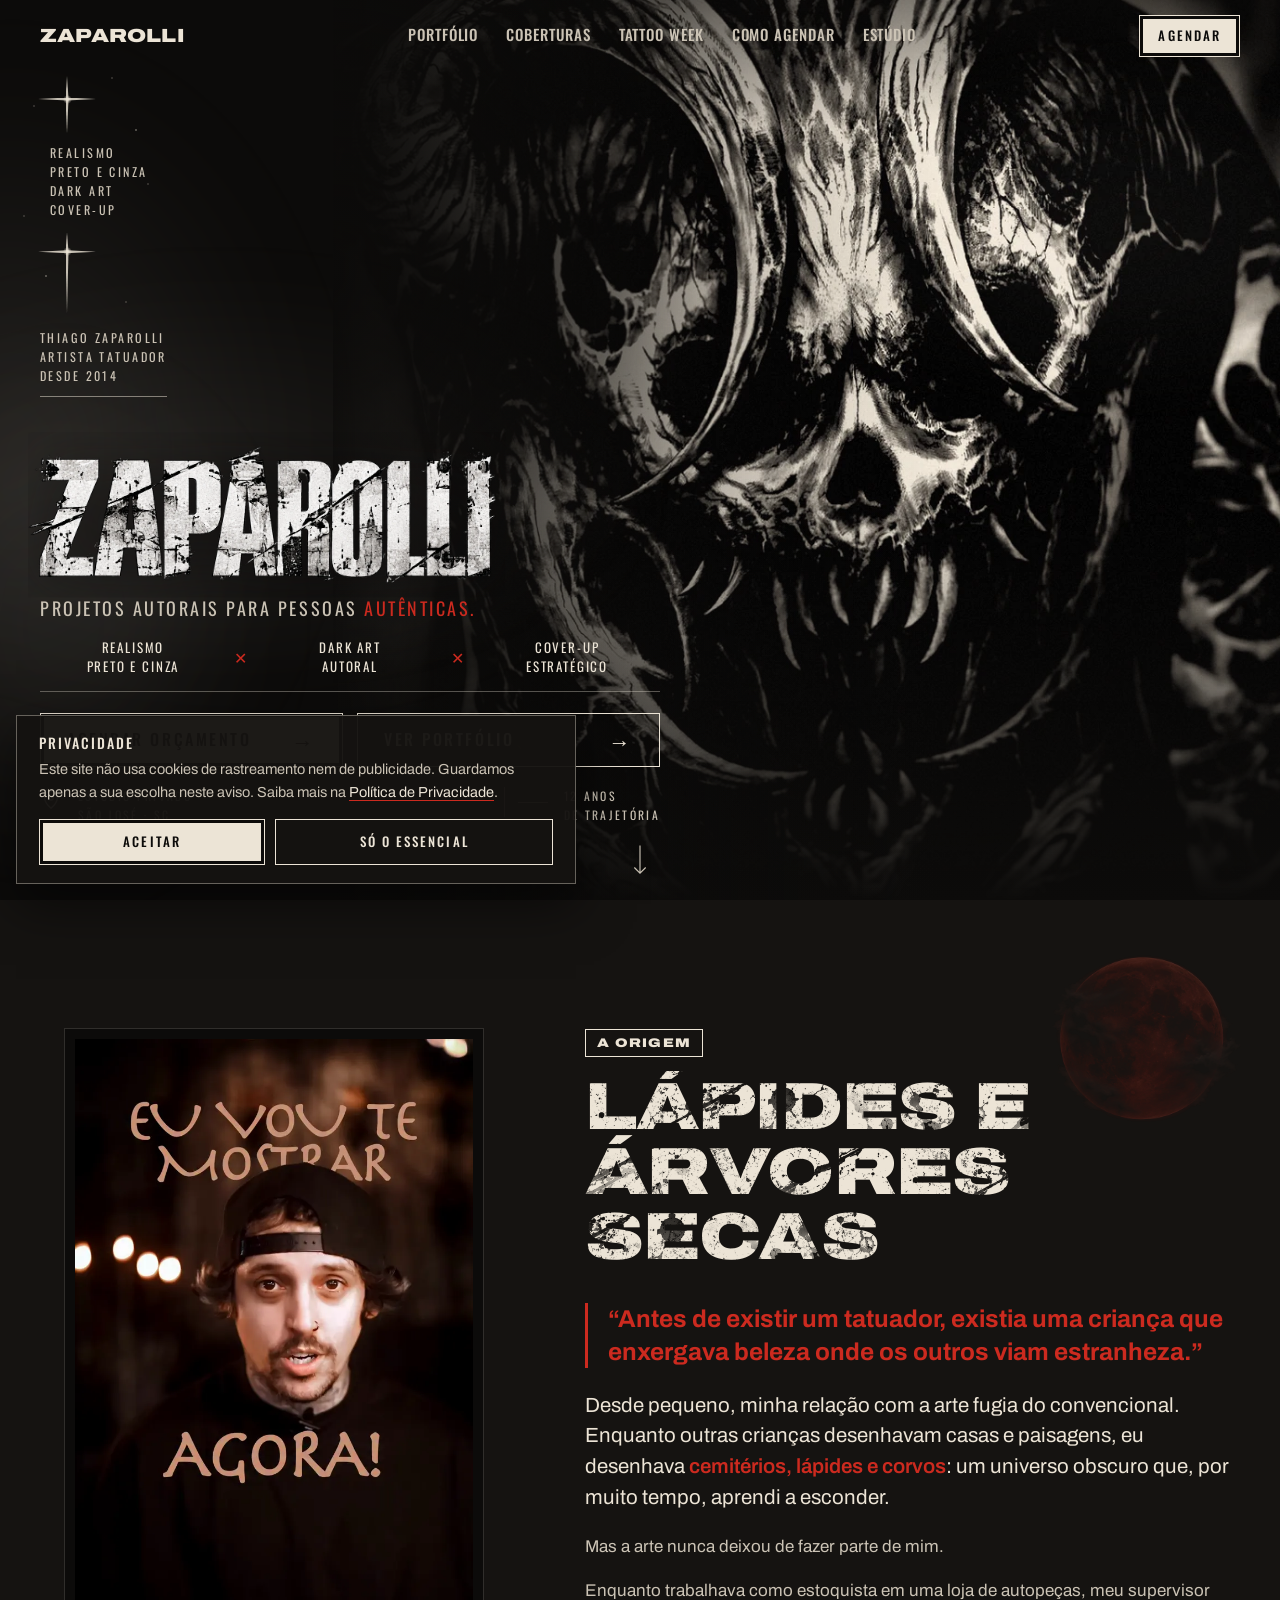
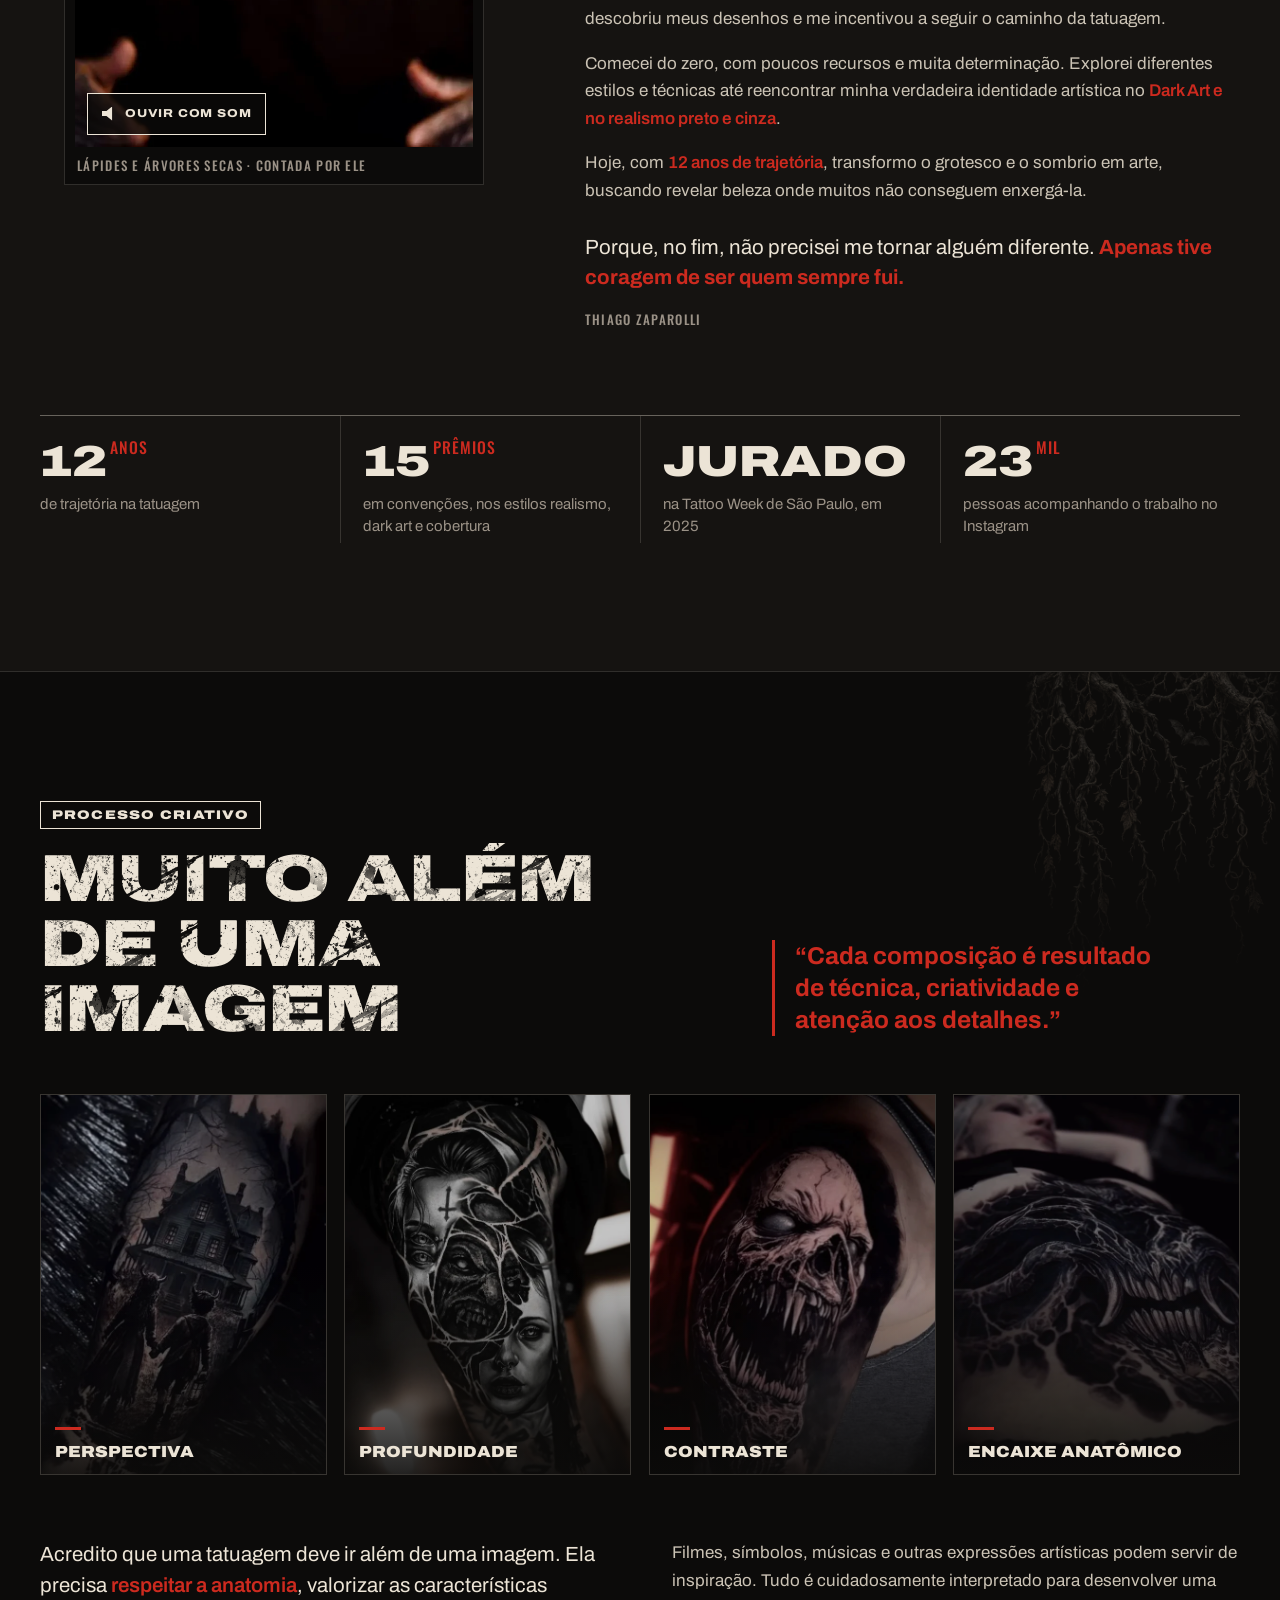
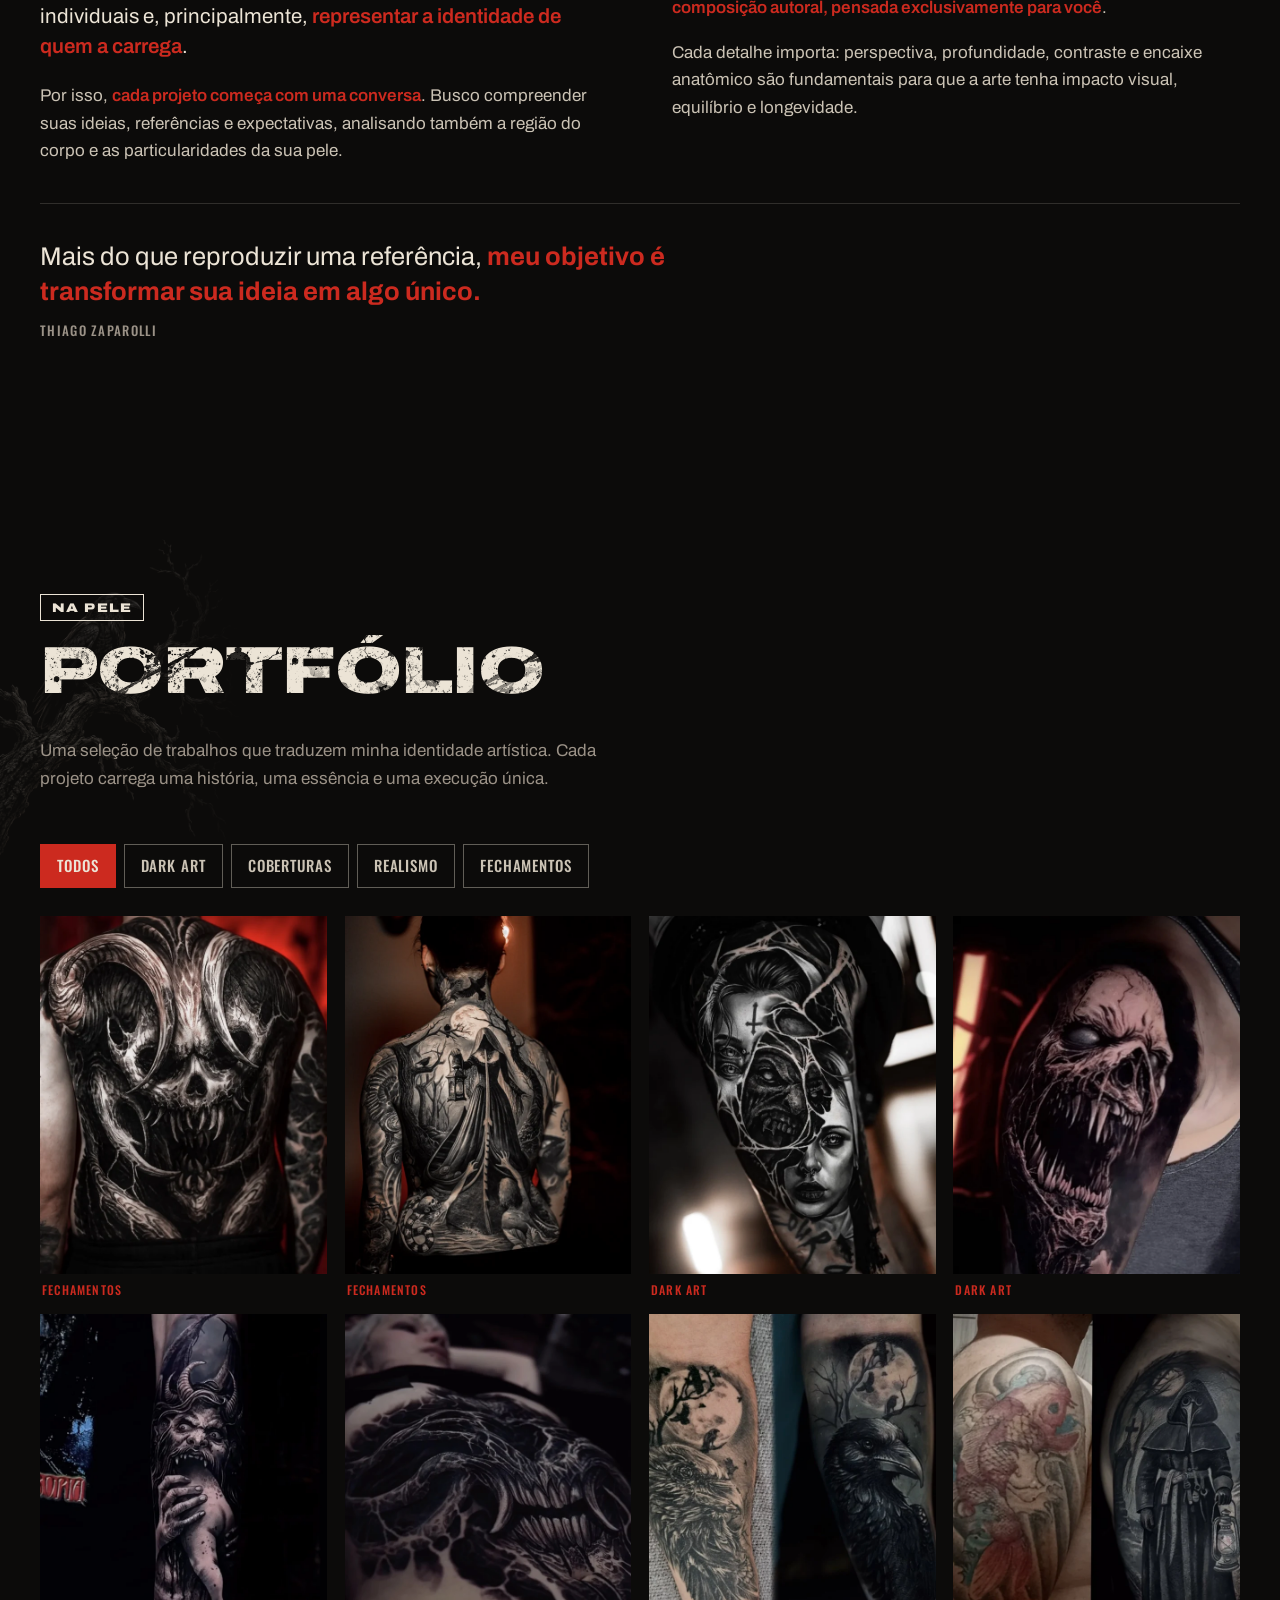
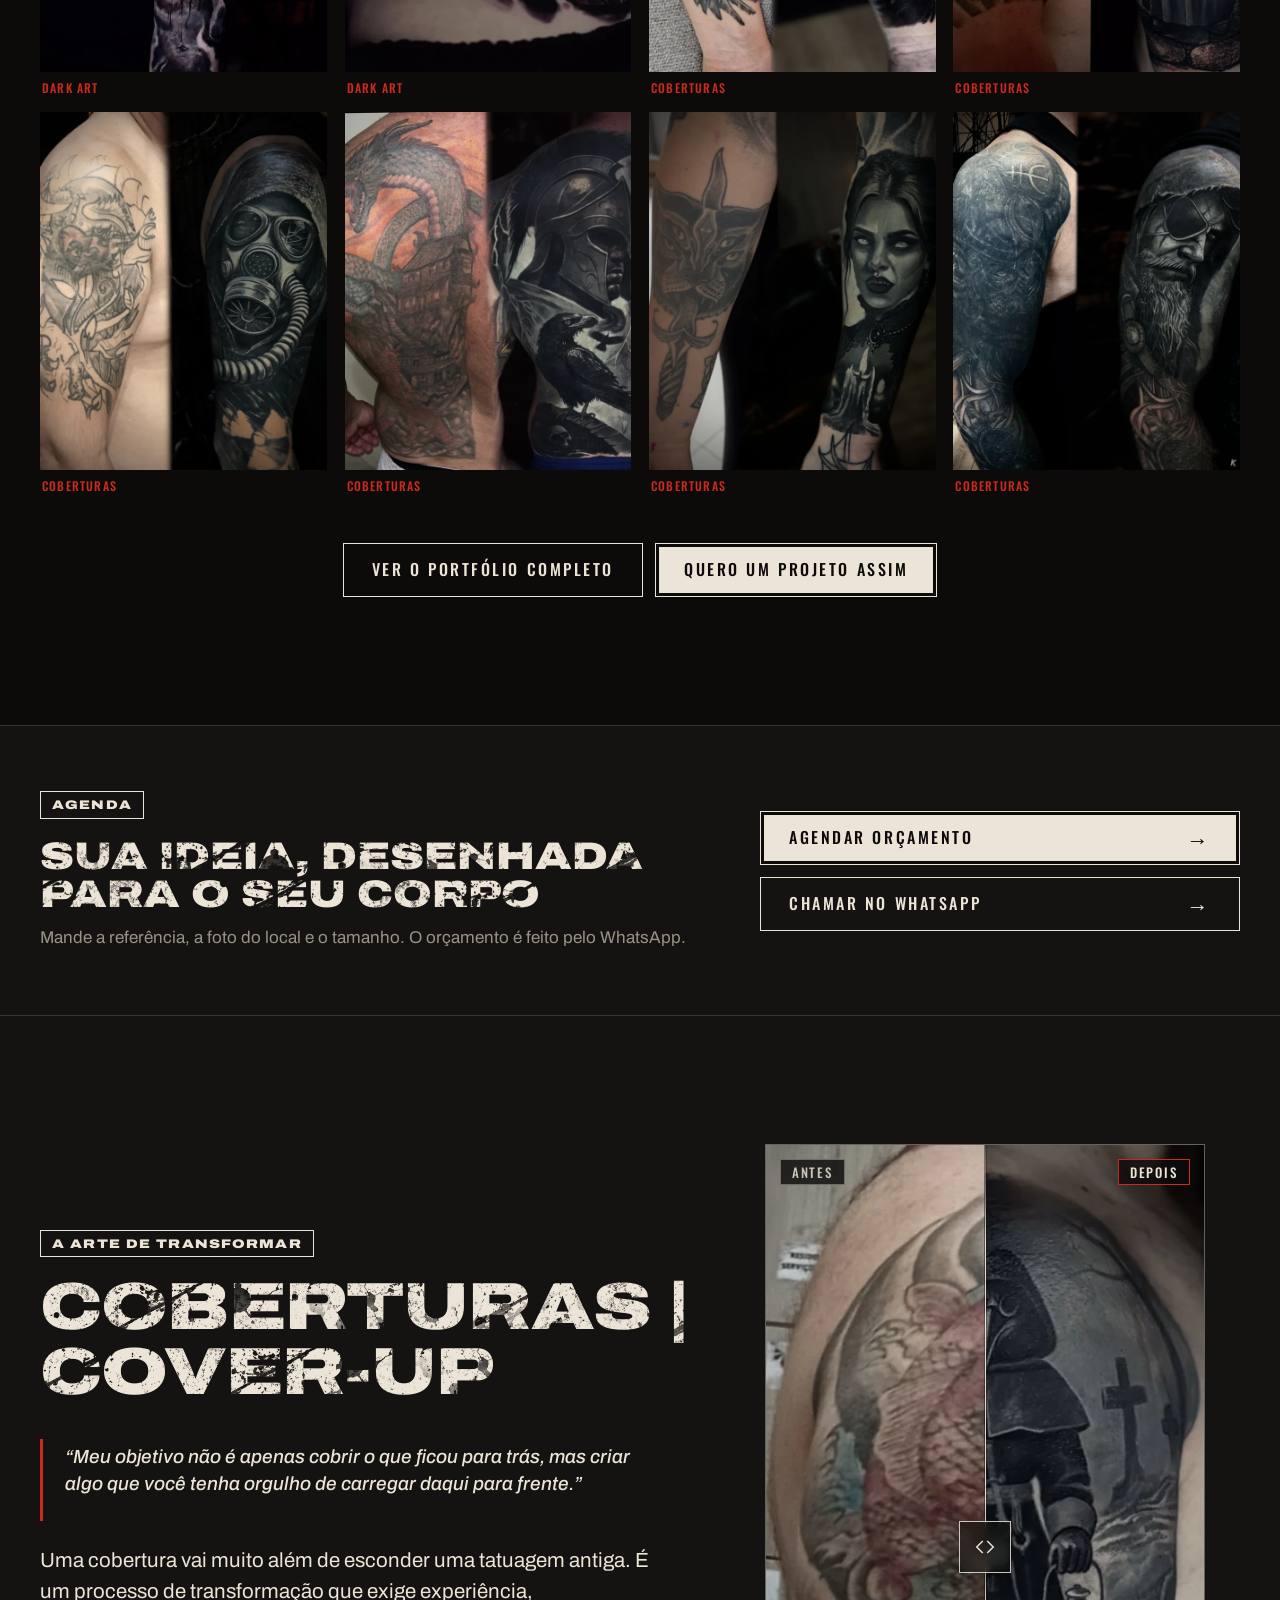
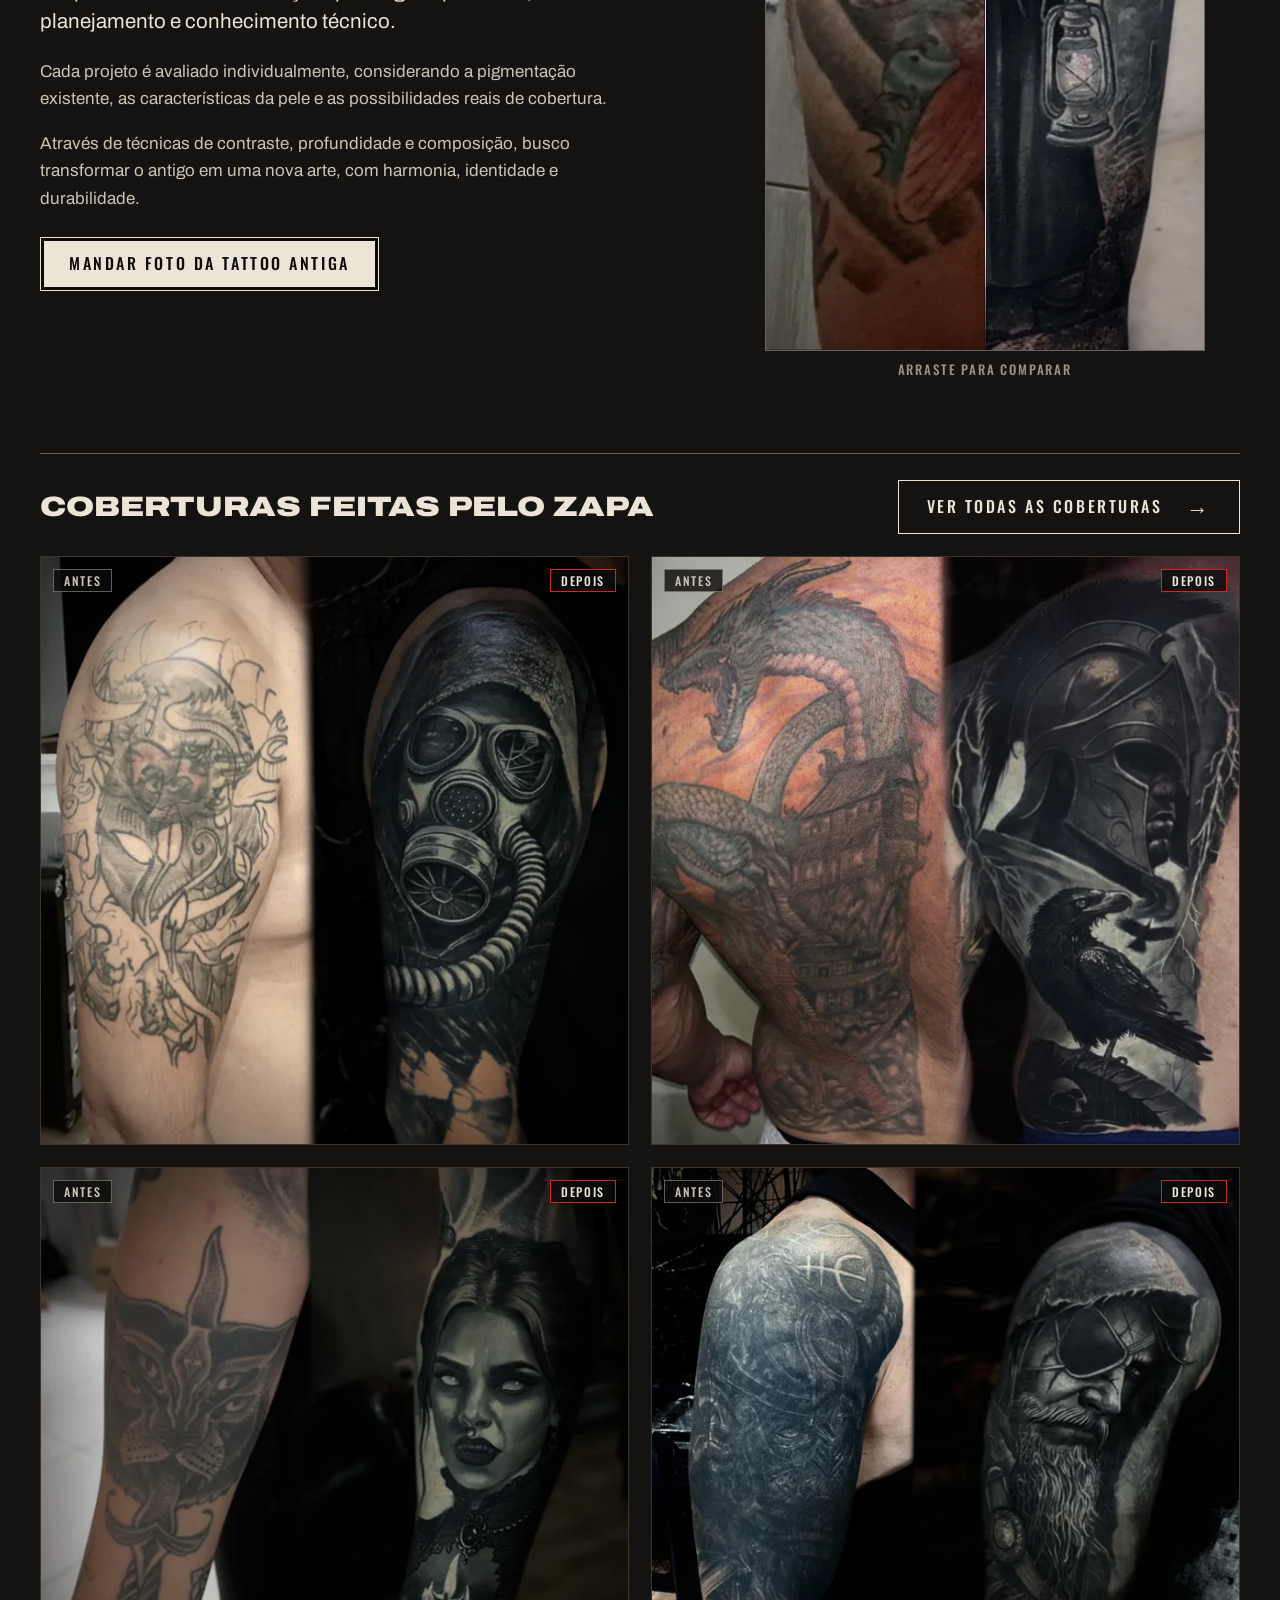
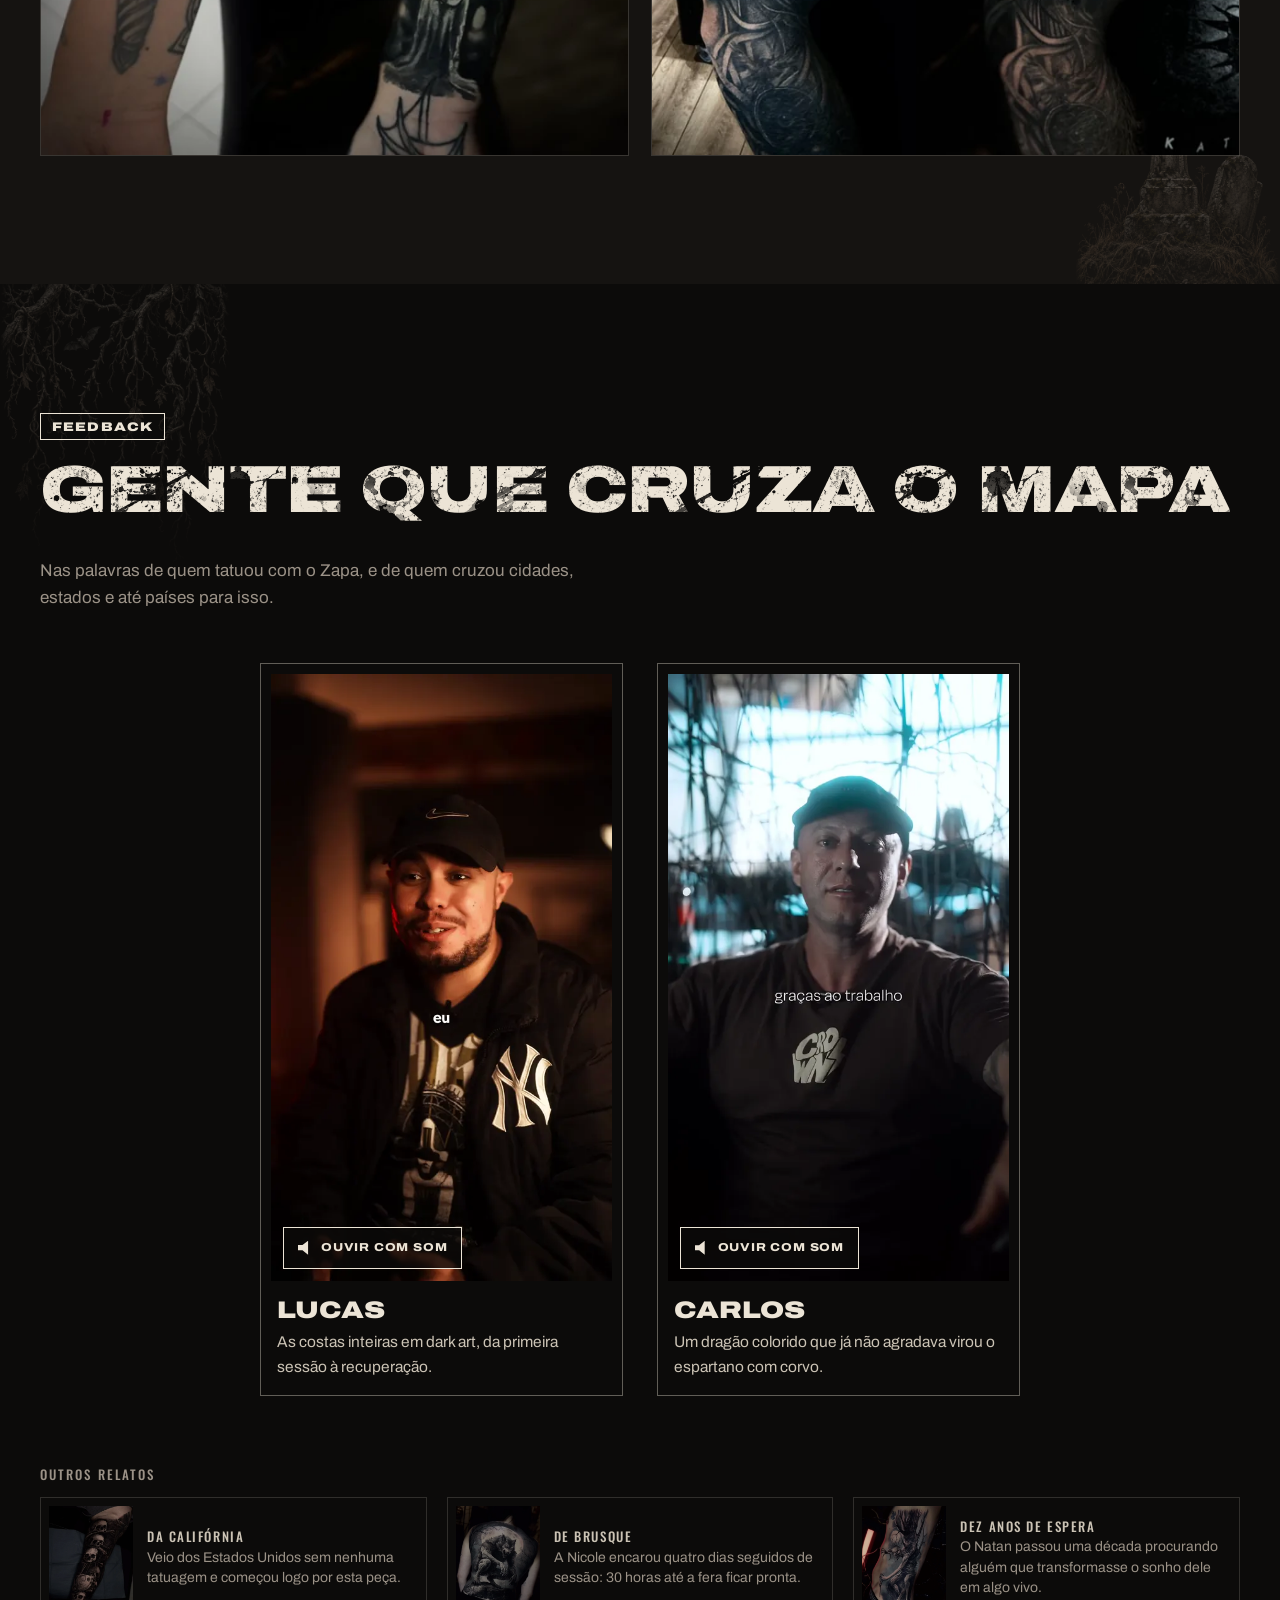
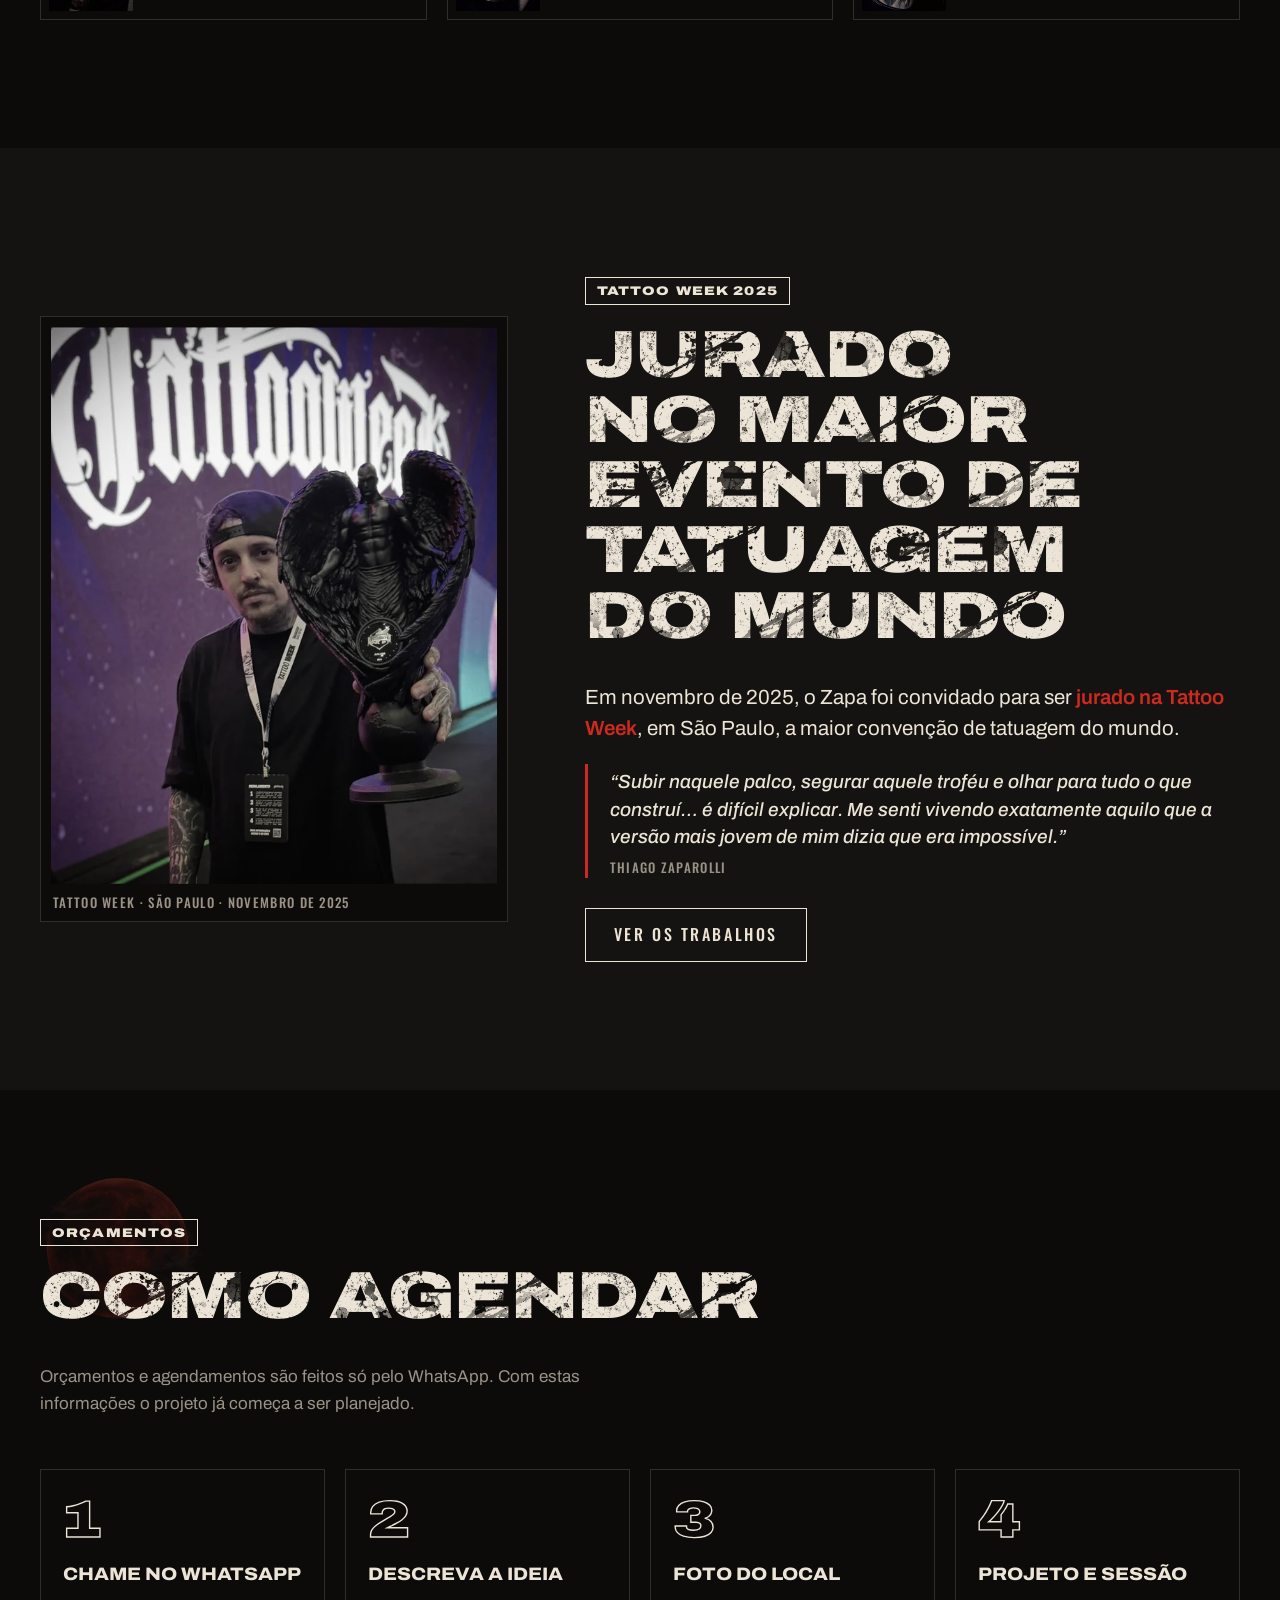
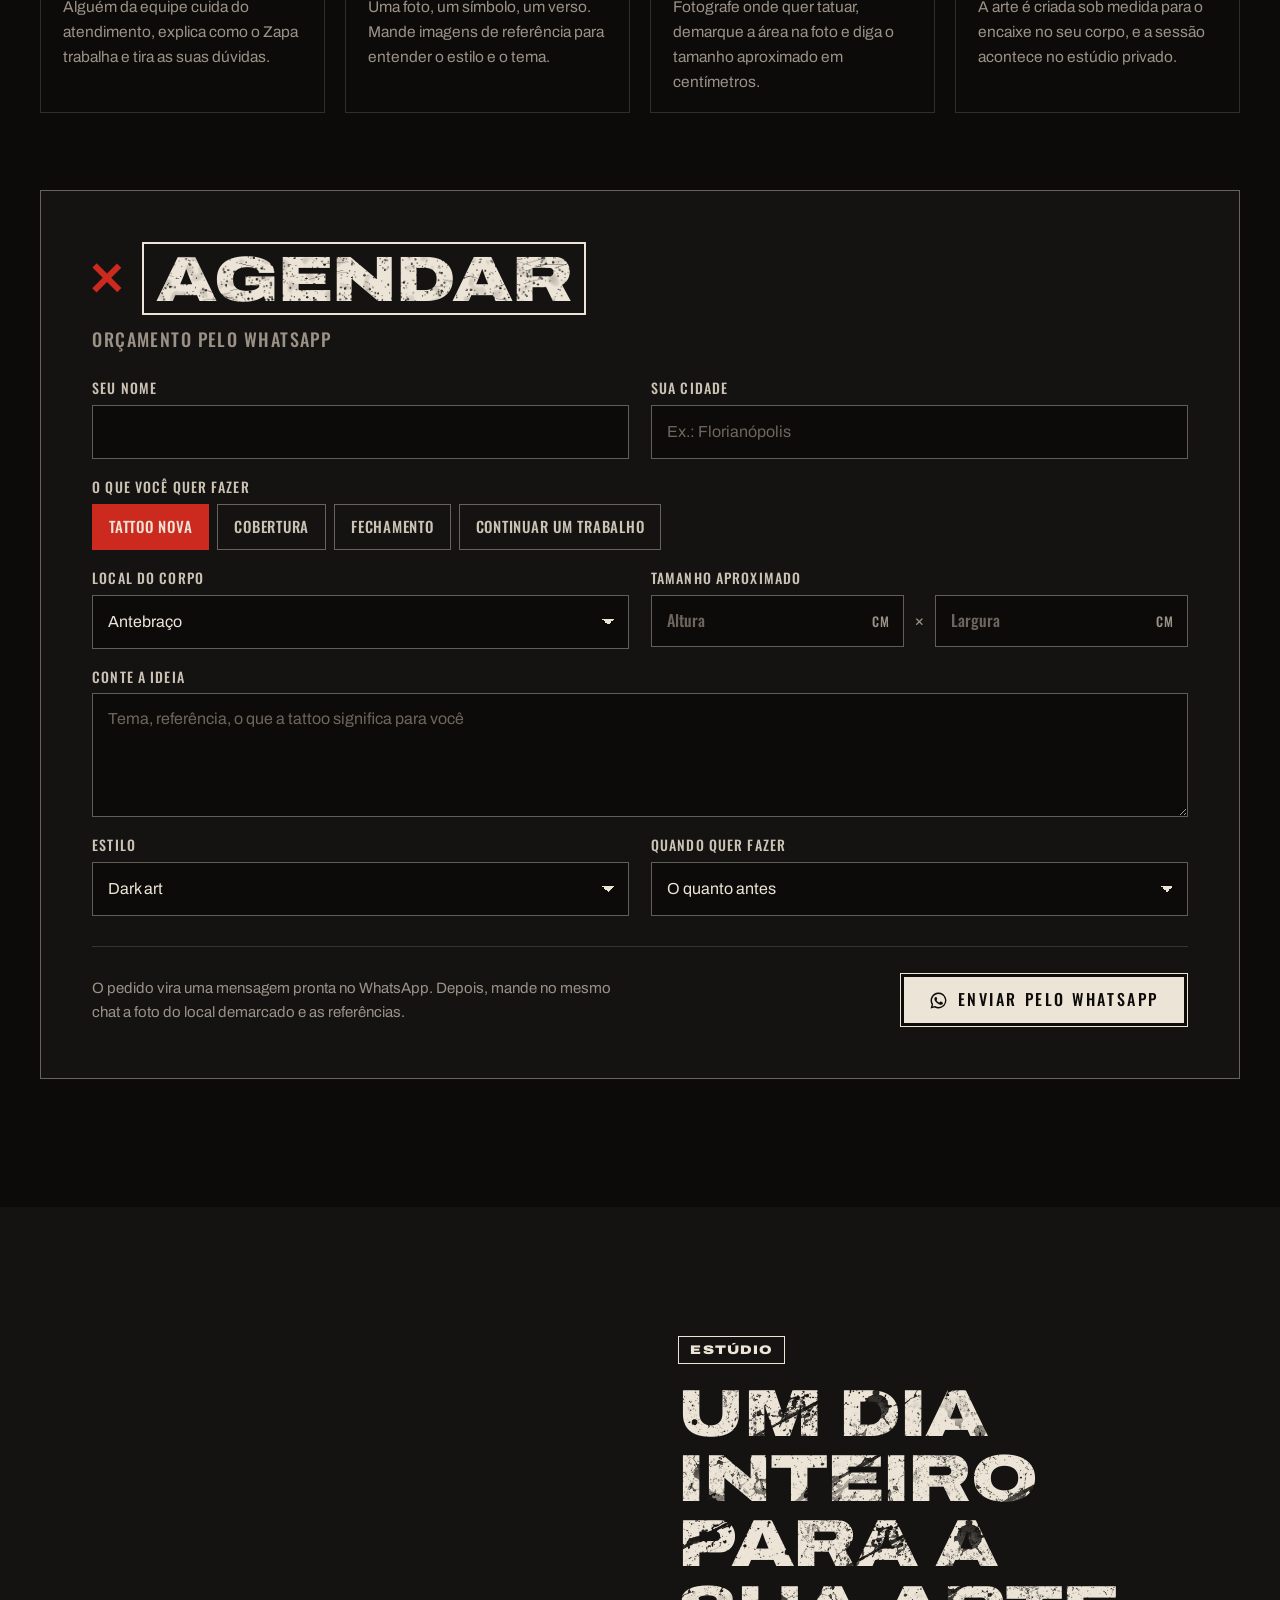
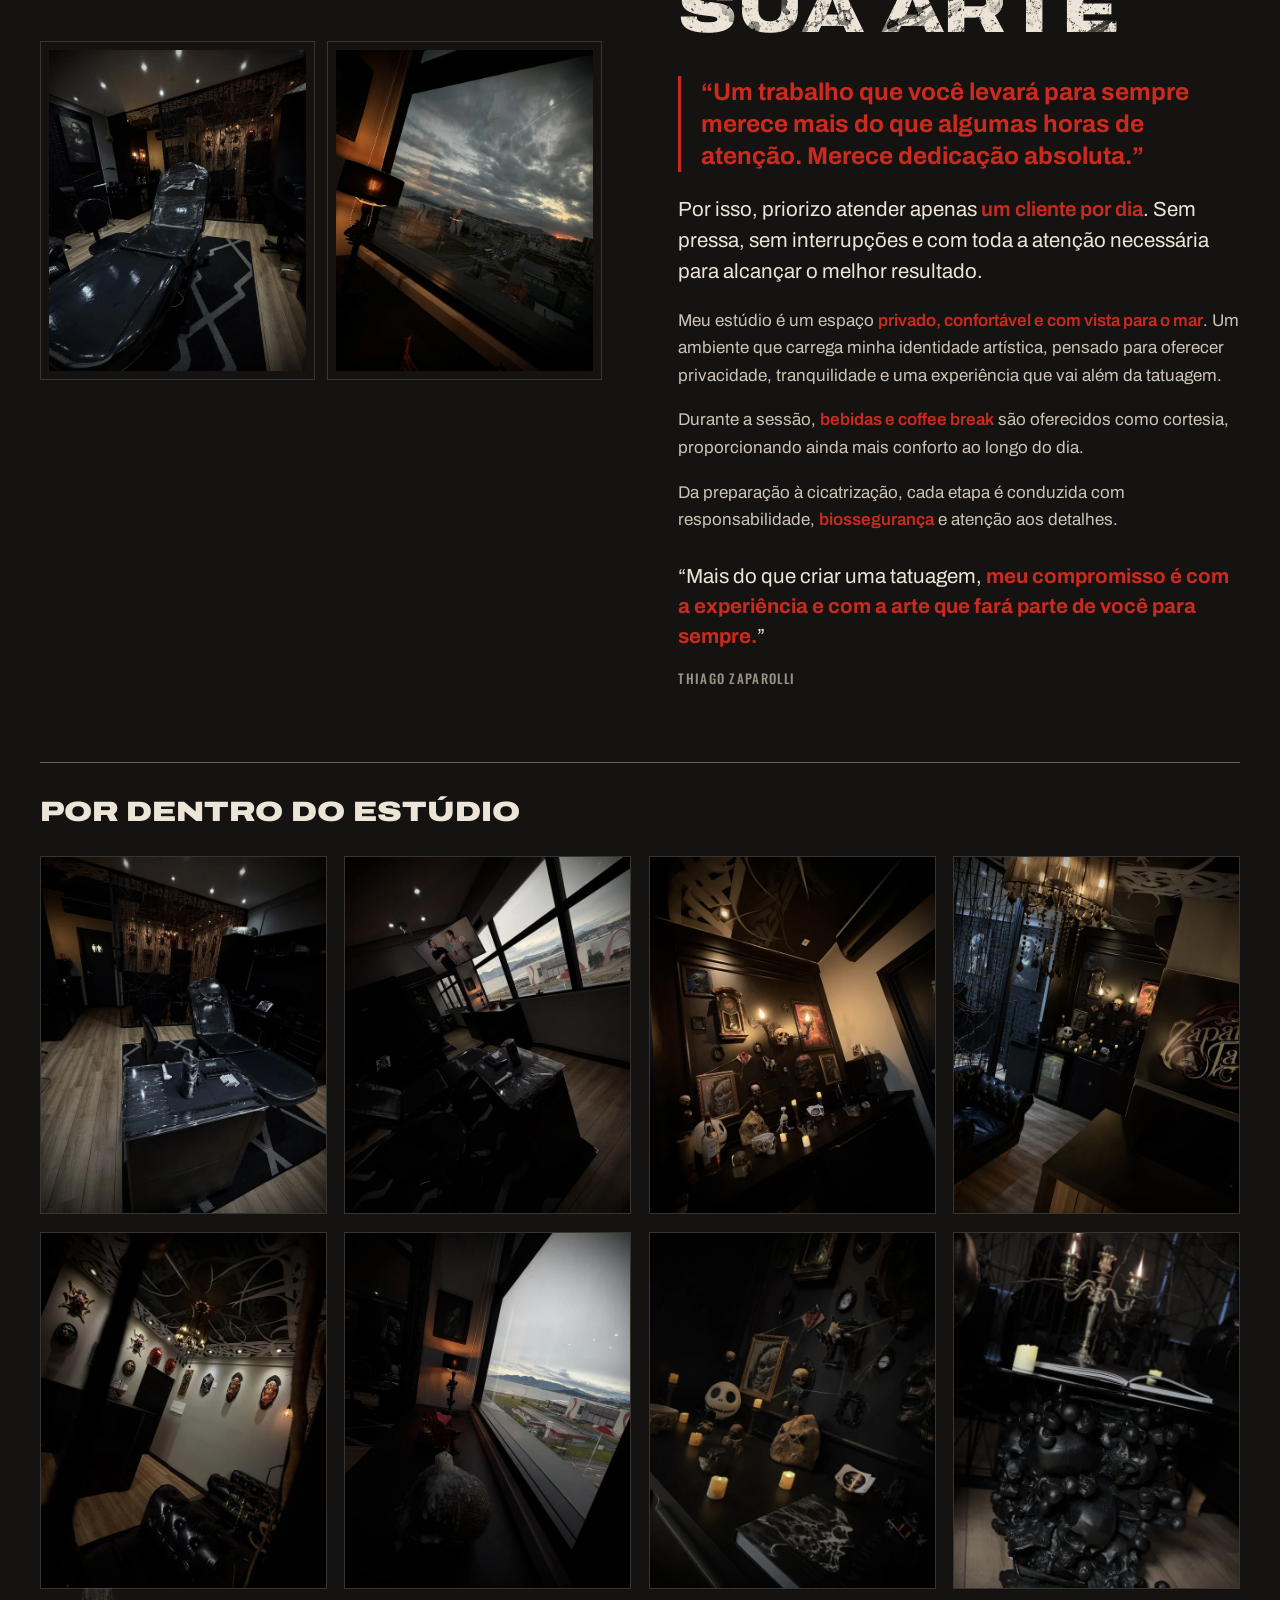
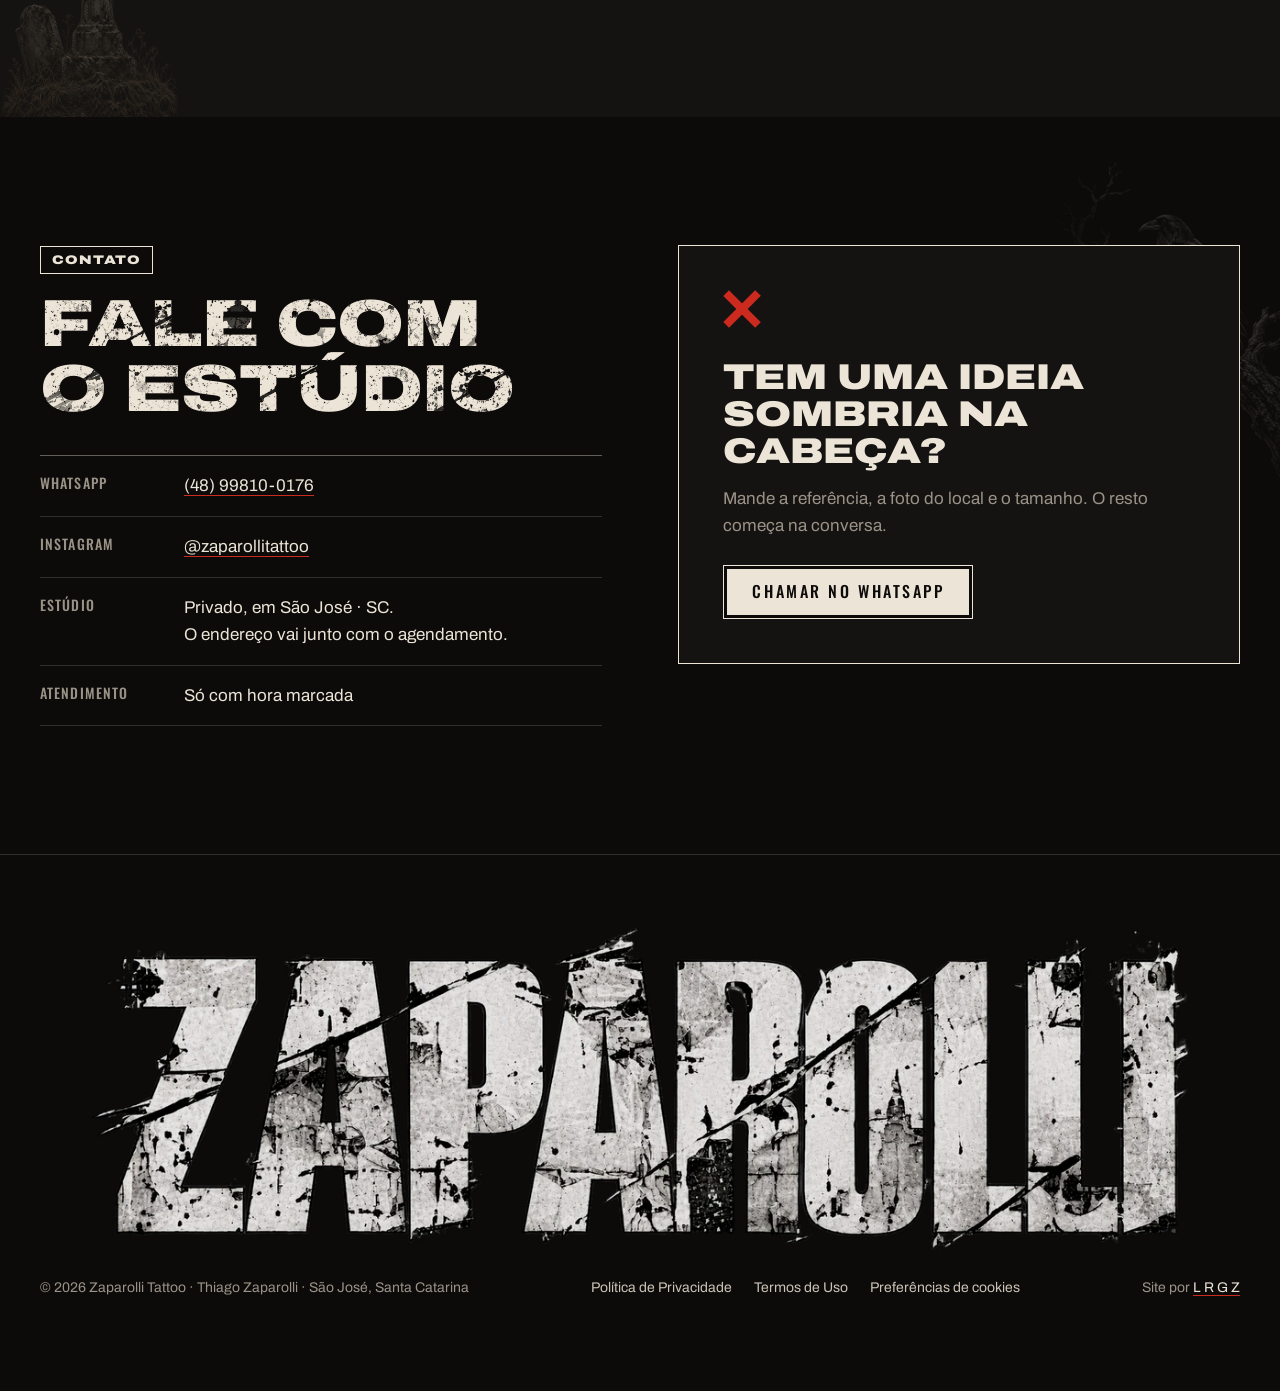
==== index.html @ 8b60780c "Pendências técnicas: 404 com base calculada (Pages e domínio próprio), descrições da home e das cobe" ====
<!doctype html>
<html lang="pt-BR">
<head>
<meta charset="utf-8">
<meta name="viewport" content="width=device-width, initial-scale=1, viewport-fit=cover">
<title>Zaparolli Tattoo · Dark art e coberturas · São José, SC</title>
<meta name="description" content="Thiago Zaparolli: dark art e realismo preto e cinza em São José, SC. Projetos autorais e coberturas em estúdio privado. Orçamento pelo WhatsApp.">
<meta name="robots" content="noindex">
<meta name="theme-color" content="#0c0b0a">
<meta property="og:type" content="website">
<meta property="og:locale" content="pt_BR">
<meta property="og:title" content="Zaparolli Tattoo · Dark art e coberturas">
<meta property="og:description" content="Jurado da Tattoo Week 2025. Dark art e realismo preto e cinza autorais, coberturas e fechamentos em estúdio privado em São José, SC. Agende pelo WhatsApp.">
<meta property="og:image" content="https://azeugral.github.io/zaparolli-tattoo/og.jpg?v=13">
<meta property="og:image:secure_url" content="https://azeugral.github.io/zaparolli-tattoo/og.jpg?v=13">
<meta property="og:image:type" content="image/jpeg">
<meta property="og:image:width" content="1200">
<meta property="og:image:height" content="630">
<meta property="og:image:alt" content="Zaparolli Tattoo: dark art, realismo preto e cinza e coberturas em São José, SC">
<meta property="og:site_name" content="Zaparolli Tattoo">
<meta property="og:url" content="https://azeugral.github.io/zaparolli-tattoo/">
<meta name="twitter:card" content="summary_large_image">
<meta name="twitter:image" content="https://azeugral.github.io/zaparolli-tattoo/og.jpg?v=13">
<link rel="icon" href="favicon.ico" sizes="any">
<link rel="icon" href="favicon-32.png" type="image/png">
<link rel="apple-touch-icon" href="apple-touch-icon.png">
<link rel="preload" href="assets/fontes/archivo-normal-latin.woff2" as="font" type="font/woff2" crossorigin>
<link rel="stylesheet" href="assets/css/fontes.css">
<link rel="stylesheet" href="assets/css/zaparolli.css">
<script type="application/ld+json">
{
 "@context": "https://schema.org",
 "@type": "TattooParlor",
 "name": "Zaparolli Tattoo",
 "alternateName": "Thiago Zaparolli",
 "description": "Tatuador de dark art e realismo preto e cinza, especialista em coberturas (cover-up), com estúdio privado em São José, SC. Jurado da Tattoo Week 2025.",
 "url": "https://azeugral.github.io/zaparolli-tattoo/",
 "image": "https://azeugral.github.io/zaparolli-tattoo/og.jpg",
 "logo": "https://azeugral.github.io/zaparolli-tattoo/assets/img/logo-zaparolli-1200.webp",
 "telephone": "+55 48 99810-0176",
 "priceRange": "$$",
 "address": {
  "@type": "PostalAddress",
  "addressLocality": "São José",
  "addressRegion": "SC",
  "addressCountry": "BR"
 },
 "areaServed": [
  "São José",
  "Florianópolis",
  "Grande Florianópolis",
  "Santa Catarina"
 ],
 "founder": {
  "@type": "Person",
  "name": "Thiago Zaparolli",
  "jobTitle": "Tatuador",
  "sameAs": [
   "https://www.instagram.com/zaparollitattoo/"
  ]
 },
 "knowsAbout": [
  "Dark art",
  "Realismo preto e cinza",
  "Cobertura de tatuagem",
  "Cover-up",
  "Fechamento"
 ],
 "sameAs": [
  "https://www.instagram.com/zaparollitattoo/"
 ]
}
</script>
</head>
<body>

<a class="pular" href="#portfolio">Pular para o portfólio</a>

<header class="topo" id="topo">
  <div class="wrap">
    <a class="marca" href="#inicio" aria-label="Zaparolli Tattoo, início">Zaparolli</a>
    <nav aria-label="Principal">
      <ul>
        <li><a href="#portfolio">Portfólio</a></li>
        <li><a href="#coberturas">Coberturas</a></li>
        <li><a href="#tattoo-week">Tattoo Week</a></li>
        <li><a href="#como-agendar">Como agendar</a></li>
        <li><a href="#estudio">Estúdio</a></li>
      </ul>
    </nav>
    <div class="acoes">
      <a class="btn claro pequeno" href="#agendar">Agendar</a>
      <button class="menu-btn" type="button" aria-expanded="false" aria-controls="gaveta"><span class="tracos" aria-hidden="true"></span><span class="txt">Menu</span></button>
    </div>
  </div>
</header>

<div class="gaveta" id="gaveta" aria-hidden="true" hidden>
  <div class="gaveta-topo">
    <span class="marca">Zaparolli</span>
    <button class="fechar" type="button">Fechar</button>
  </div>
  <ol>
    <li><a href="#historia">A origem</a></li>
    <li><a href="#processo">Processo criativo</a></li>
    <li><a href="#portfolio">Portfólio</a></li>
    <li><a href="coberturas.html">Coberturas</a></li>
    <li><a href="portfolio.html">Portfólio completo</a></li>
    <li><a href="#tattoo-week">Tattoo Week</a></li>
    <li><a href="#como-agendar">Como agendar</a></li>
    <li><a href="#estudio">Estúdio</a></li>
    <li><a href="#contato">Contato</a></li>
  </ol>
  <a class="btn claro cheio" href="#agendar">Agendar orçamento</a>
</div>

<main>

<!-- HERO -->
<section class="hero" id="inicio">
  <div class="hero-arte" aria-hidden="true">
    <picture>
      <source media="(max-width: 760px)" srcset="assets/img/hero-arte-m-720.webp 720w, assets/img/hero-arte-m-860.webp 860w" sizes="100vw">
      <img src="assets/img/hero-arte-1020.webp" srcset="assets/img/hero-arte-720.webp 720w, assets/img/hero-arte-1020.webp 1020w" sizes="70vw" alt="" width="1020" height="1406" fetchpriority="high" decoding="async">
    </picture>
  </div>
  <div class="hero-fumaca" aria-hidden="true"><i></i><i></i><i></i><i></i></div>

  <div class="hero-corpo wrap">
    <div class="hero-lado">
      <div class="bloco">
        <span class="cruz cruz-a" aria-hidden="true"><i></i></span>
        <ul class="hero-estilos" aria-label="Estilos">
          <li>Realismo</li><li>Preto e cinza</li><li>Dark art</li><li>Cover-up</li>
        </ul>
        <span class="cruz cruz-b" aria-hidden="true"><i></i></span>
      </div>
      <p class="assinatura">Thiago Zaparolli<br>Artista tatuador<br>Desde 2014</p>
    </div>

    <div class="hero-base">
      <h1 class="nome" id="nome"><img src="assets/img/logo-zaparolli-1200.webp" srcset="assets/img/logo-zaparolli-1200.webp 1200w, assets/img/logo-zaparolli.webp 2054w" sizes="(max-width: 760px) 92vw, 52vw" alt="Zaparolli" width="2054" height="605" fetchpriority="high"></h1>
      <p class="lema">Projetos autorais para pessoas <em class="verm">autênticas.</em></p>

      <ul class="etiquetas" aria-label="Especialidades">
        <li>Realismo<br>preto e cinza</li>
        <li class="x" aria-hidden="true">✕</li>
        <li>Dark art<br>autoral</li>
        <li class="x" aria-hidden="true">✕</li>
        <li>Cover-up<br>estratégico</li>
      </ul>

      <div class="hero-acoes">
        <a class="btn claro" href="#agendar">Agendar orçamento<span class="seta" aria-hidden="true">→</span></a>
        <a class="btn" href="#portfolio">Ver portfólio<span class="seta" aria-hidden="true">→</span></a>
      </div>

      <div class="hero-info">
        <p class="local"><svg viewBox="0 0 24 24" fill="none" stroke="currentColor" stroke-width="1.5" aria-hidden="true"><path d="M12 21s-7-6.2-7-11.5A7 7 0 0 1 19 9.5C19 14.8 12 21 12 21z"/><circle cx="12" cy="9.5" r="2.5"/></svg><span>Estúdio privado<br>São José · SC</span></p>
        <p class="anos"><span class="tracos" aria-hidden="true"></span><span>12 anos<br>de trajetória</span></p>
      </div>
      <a class="descer" href="#historia" aria-label="Ir para A origem"><svg viewBox="0 0 24 40" fill="none" stroke="currentColor" stroke-width="1.4" aria-hidden="true"><path d="M12 2v34M5 29l7 7 7-7"/></svg></a>
    </div>
  </div>
</section>

<!-- HISTÓRIA -->
<section class="secao pontos" id="historia">
  <img class="orn orn--lua-dir" src="assets/img/orn/lua.webp" width="520" height="453" alt="" aria-hidden="true" loading="lazy" decoding="async" draggable="false">
  <div class="wrap">
    <div class="historia">
      <figure class="foto-moldura video-historia surge">
        <div class="tela-video">
          <video id="video-historia" src="assets/video/historia.mp4" poster="assets/img/historia-poster.webp" muted loop playsinline webkit-playsinline preload="none" disablepictureinpicture aria-label="Thiago Zaparolli conta a própria história em vídeo, com legendas"></video>
          <button class="som" type="button" aria-pressed="false"><span class="ic" aria-hidden="true"></span><span class="txt">Ouvir com som</span></button>
        </div>
        <figcaption>Lápides e árvores secas · contada por ele</figcaption>
      </figure>
      <div class="texto surge">
        <p class="chapeu">A origem</p>
        <h2 class="titulo"><span class="desgaste">Lápides e árvores secas</span></h2>
        <p class="frase">“Antes de existir um tatuador, existia uma criança que enxergava beleza onde os outros viam estranheza.”</p>
        <p class="abre">Desde pequeno, minha relação com a arte fugia do convencional. Enquanto outras crianças desenhavam casas e paisagens, eu desenhava <em class="verm">cemitérios, lápides e corvos</em>: um universo obscuro que, por muito tempo, aprendi a esconder.</p>
        <p>Mas a arte nunca deixou de fazer parte de mim.</p>
        <p>Enquanto trabalhava como estoquista em uma loja de autopeças, meu supervisor descobriu meus desenhos e me incentivou a seguir o caminho da tatuagem.</p>
        <p>Comecei do zero, com poucos recursos e muita determinação. Explorei diferentes estilos e técnicas até reencontrar minha verdadeira identidade artística no <em class="verm">Dark Art e no realismo preto e cinza</em>.</p>
        <p>Hoje, com <em class="verm">12 anos de trajetória</em>, transformo o grotesco e o sombrio em arte, buscando revelar beleza onde muitos não conseguem enxergá-la.</p>
        <p class="fecho">Porque, no fim, não precisei me tornar alguém diferente. <em class="verm">Apenas tive coragem de ser quem sempre fui.</em></p>
        <p class="assina">Thiago Zaparolli</p>
      </div>
    </div>

    <dl class="numeros">
      <div class="surge"><dt>12<sup>anos</sup></dt><dd>de trajetória na tatuagem</dd></div>
      <div class="surge"><dt>15<sup>prêmios</sup></dt><dd>em convenções, nos estilos realismo, dark art e cobertura</dd></div>
      <div class="surge"><dt>Jurado</dt><dd>na Tattoo Week de São Paulo, em 2025</dd></div>
      <div class="surge"><dt>23<sup>mil</sup></dt><dd>pessoas acompanhando o trabalho no Instagram</dd></div>
    </dl>
  </div>
</section>

<!-- PROCESSO CRIATIVO -->
<section class="secao processo" id="processo">
  <img class="orn orn--topo-dir" src="assets/img/orn/galhos-pendurados.webp" width="560" height="736" alt="" aria-hidden="true" loading="lazy" decoding="async" draggable="false">
  <div class="wrap">
    <div class="processo-topo">
      <div class="surge">
        <p class="chapeu">Processo criativo</p>
        <h2 class="titulo"><span class="desgaste">Muito além de uma imagem</span></h2>
      </div>
      <p class="frase surge">“Cada composição é resultado de técnica, criatividade e atenção aos detalhes.”</p>
    </div>

    <ul class="pilares" aria-label="O que cada projeto precisa ter">
      <li class="surge"><img src="assets/obras/z019-640.webp" alt="" loading="lazy" width="640" height="800"><span>Perspectiva</span></li>
      <li class="surge"><img src="assets/obras/z011-640.webp" alt="" loading="lazy" width="640" height="800"><span>Profundidade</span></li>
      <li class="surge"><img src="assets/obras/z061-640.webp" alt="" loading="lazy" width="640" height="800"><span>Contraste</span></li>
      <li class="surge"><img src="assets/obras/z004-640.webp" alt="" loading="lazy" width="640" height="800"><span>Encaixe anatômico</span></li>
    </ul>

    <div class="processo-texto surge">
      <p class="abre">Acredito que uma tatuagem deve ir além de uma imagem. Ela precisa <em class="verm">respeitar a anatomia</em>, valorizar as características individuais e, principalmente, <em class="verm">representar a identidade de quem a carrega</em>.</p>
      <p>Por isso, <em class="verm">cada projeto começa com uma conversa</em>. Busco compreender suas ideias, referências e expectativas, analisando também a região do corpo e as particularidades da sua pele.</p>
      <p>Filmes, símbolos, músicas e outras expressões artísticas podem servir de inspiração. Tudo é cuidadosamente interpretado para desenvolver uma <em class="verm">composição autoral, pensada exclusivamente para você</em>.</p>
      <p>Cada detalhe importa: perspectiva, profundidade, contraste e encaixe anatômico são fundamentais para que a arte tenha impacto visual, equilíbrio e longevidade.</p>
    </div>
    <div class="processo-fecho surge">
      <p class="fecho">Mais do que reproduzir uma referência, <em class="verm">meu objetivo é transformar sua ideia em algo único.</em></p>
      <p class="assina">Thiago Zaparolli</p>
    </div>
  </div>
</section>

<!-- PORTFÓLIO -->
<section class="secao" id="portfolio">
  <img class="orn orn--galho-esq" src="assets/img/orn/galho-corvo.webp" width="560" height="727" alt="" aria-hidden="true" loading="lazy" decoding="async" draggable="false">
  <div class="wrap">
    <div class="cab">
      <p class="chapeu">Na pele</p>
      <h2 class="titulo"><span class="desgaste">Portfólio</span></h2>
      <p class="olho">Uma seleção de trabalhos que traduzem minha identidade artística. Cada projeto carrega uma história, uma essência e uma execução única.</p>
    </div>
    <div class="filtros" role="group" aria-label="Filtrar portfólio"></div>
    <div class="galeria" id="galeria" data-limite="12"></div>
    <div class="portfolio-pe">
      <a class="btn" href="portfolio.html">Ver o portfólio completo</a>
      <a class="btn claro" href="#agendar">Quero um projeto assim</a>
    </div>
  </div>
</section>

<!-- CHAMADA PARA AGENDAR -->
<section class="cta-faixa" aria-label="Agendar">
  <div class="wrap">
    <div class="cta-faixa__txt surge">
      <p class="chapeu">Agenda</p>
      <p class="cta-faixa__tit"><span class="desgaste">Sua ideia, desenhada para o seu corpo</span></p>
      <p>Mande a referência, a foto do local e o tamanho. O orçamento é feito pelo WhatsApp.</p>
    </div>
    <div class="cta-faixa__acoes surge">
      <a class="btn claro" href="#agendar">Agendar orçamento<span class="seta" aria-hidden="true">→</span></a>
      <a class="btn" href="https://wa.me/5548998100176?text=Ol%C3%A1%2C%20Zapa!%20Vim%20pelo%20site%20e%20quero%20um%20or%C3%A7amento." target="_blank" rel="noopener">Chamar no WhatsApp<span class="seta" aria-hidden="true">→</span></a>
    </div>
  </div>
</section>

<!-- COBERTURAS -->
<section class="secao pontos" id="coberturas">
  <img class="orn orn--cruz-dir" src="assets/img/orn/cruz-corvo.webp" width="520" height="773" alt="" aria-hidden="true" loading="lazy" decoding="async" draggable="false">
  <div class="wrap">
    <div class="cobertura">
      <div class="texto surge">
        <p class="chapeu">A arte de transformar</p>
        <h2 class="titulo"><span class="desgaste">Coberturas&nbsp;| Cover-up</span></h2>
        <blockquote class="citacao"><p>“Meu objetivo não é apenas cobrir o que ficou para trás, mas criar algo que você tenha orgulho de carregar daqui para frente.”</p></blockquote>
        <p class="abre">Uma cobertura vai muito além de esconder uma tatuagem antiga. É um processo de transformação que exige experiência, planejamento e conhecimento técnico.</p>
        <p>Cada projeto é avaliado individualmente, considerando a pigmentação existente, as características da pele e as possibilidades reais de cobertura.</p>
        <p>Através de técnicas de contraste, profundidade e composição, busco transformar o antigo em uma nova arte, com harmonia, identidade e durabilidade.</p>
        <a class="btn claro" href="https://wa.me/5548998100176?text=Ol%C3%A1%2C%20Zapa!%20Vim%20pelo%20site%20e%20tenho%20uma%20tattoo%20que%20quero%20cobrir.%20Vou%20mandar%20a%20foto." target="_blank" rel="noopener">Mandar foto da tattoo antiga</a>
      </div>
      <figure class="antes-depois surge" data-comparar style="--pos: 50%">
        <div class="antes-depois__palco">
          <img class="antes-depois__antes" src="assets/img/cobertura-antes-600.webp" srcset="assets/img/cobertura-antes-480.webp 480w, assets/img/cobertura-antes-600.webp 600w, assets/img/cobertura-antes-900.webp 900w" sizes="(max-width: 860px) 92vw, 440px" alt="Antes: carpa colorida antiga no ombro" width="600" height="1100" loading="lazy" decoding="async">
          <img class="antes-depois__depois" src="assets/img/cobertura-depois-600.webp" srcset="assets/img/cobertura-depois-480.webp 480w, assets/img/cobertura-depois-600.webp 600w, assets/img/cobertura-depois-900.webp 900w" sizes="(max-width: 860px) 92vw, 440px" alt="Depois: médico da peste num cemitério, em preto e cinza, cobrindo toda a carpa" width="600" height="1100" loading="lazy" decoding="async">
          <span class="antes-depois__rot antes-depois__rot--a" aria-hidden="true">Antes</span>
          <span class="antes-depois__rot antes-depois__rot--d" aria-hidden="true">Depois</span>
          <span class="antes-depois__linha" aria-hidden="true"><span class="antes-depois__alca"><svg viewBox="0 0 24 24" fill="none" stroke="currentColor" stroke-width="1.6" stroke-linecap="square"><path d="M9 6l-6 6 6 6M15 6l6 6-6 6"/></svg></span></span>
          <input class="antes-depois__controle" type="range" min="0" max="100" value="50" aria-label="Comparar antes e depois da cobertura">
        </div>
        <figcaption>Arraste para comparar</figcaption>
      </figure>
    </div>

    <div class="coberturas-feitas">
      <div class="coberturas-cab surge">
        <h3>Coberturas feitas pelo Zapa</h3>
        <a class="btn" href="coberturas.html">Ver todas as coberturas<span class="seta" aria-hidden="true">→</span></a>
      </div>
      <ul class="coberturas-grade">
        <li class="surge"><figure><img src="assets/img/cob/mascara-gas-640.webp" srcset="assets/img/cob/mascara-gas-640.webp 640w, assets/img/cob/mascara-gas-1080.webp 1080w" sizes="(max-width: 860px) 92vw, 600px" alt="Máscara de gás cobrindo um desenho antigo no ombro" loading="lazy" decoding="async" width="640" height="640"><span class="rot-a" aria-hidden="true">Antes</span><span class="rot-d" aria-hidden="true">Depois</span></figure></li>
        <li class="surge"><figure><img src="assets/img/cob/espartano-corvo-640.webp" srcset="assets/img/cob/espartano-corvo-640.webp 640w, assets/img/cob/espartano-corvo-1080.webp 1080w" sizes="(max-width: 860px) 92vw, 600px" alt="Espartano e corvo cobrindo um dragão colorido nas costas" loading="lazy" decoding="async" width="640" height="640"><span class="rot-a" aria-hidden="true">Antes</span><span class="rot-d" aria-hidden="true">Depois</span></figure></li>
        <li class="surge"><figure><img src="assets/img/cob/vampira-640.webp" srcset="assets/img/cob/vampira-640.webp 640w, assets/img/cob/vampira-1080.webp 1080w" sizes="(max-width: 860px) 92vw, 600px" alt="Vampira com vela cobrindo um gato no antebraço" loading="lazy" decoding="async" width="640" height="640"><span class="rot-a" aria-hidden="true">Antes</span><span class="rot-d" aria-hidden="true">Depois</span></figure></li>
        <li class="surge"><figure><img src="assets/img/cob/viking-640.webp" srcset="assets/img/cob/viking-640.webp 640w, assets/img/cob/viking-1080.webp 1080w" sizes="(max-width: 860px) 92vw, 600px" alt="Viking de tapa-olho cobrindo um braço fechado escuro" loading="lazy" decoding="async" width="640" height="640"><span class="rot-a" aria-hidden="true">Antes</span><span class="rot-d" aria-hidden="true">Depois</span></figure></li>
      </ul>
    </div>
  </div>
</section>

<!-- QUEM VIAJA -->
<section class="secao" id="feedback">
  <img class="orn orn--topo-esq" src="assets/img/orn/galhos-pendurados.webp" width="560" height="736" alt="" aria-hidden="true" loading="lazy" decoding="async" draggable="false">
  <div class="wrap">
    <div class="cab">
      <p class="chapeu">Feedback</p>
      <h2 class="titulo"><span class="desgaste">Gente que cruza o mapa</span></h2>
      <p class="olho">Nas palavras de quem tatuou com o Zapa, e de quem cruzou cidades, estados e até países para isso.</p>
    </div>
    <div class="reels">
      <figure class="reel surge">
        <div class="tela-video">
          <video class="video-som" src="assets/video/feedback-lucas.mp4" poster="assets/img/feedback-lucas-poster.webp" muted loop playsinline webkit-playsinline preload="none" disablepictureinpicture aria-label="O Lucas conta como foi fechar as costas com o Zapa, com legendas"></video>
          <button class="som" type="button" aria-pressed="false"><span class="ic" aria-hidden="true"></span><span class="txt">Ouvir com som</span></button>
        </div>
        <figcaption>
          <p class="de">Lucas</p>
          <p>As costas inteiras em dark art, da primeira sessão à recuperação.</p>
        </figcaption>
      </figure>
      <figure class="reel surge">
        <div class="tela-video">
          <video class="video-som" src="assets/video/feedback-carlos.mp4" poster="assets/img/feedback-carlos-poster.webp" muted loop playsinline webkit-playsinline preload="none" disablepictureinpicture aria-label="O Carlos conta a cobertura do dragão colorido que virou um espartano com corvo, com legendas"></video>
          <button class="som" type="button" aria-pressed="false"><span class="ic" aria-hidden="true"></span><span class="txt">Ouvir com som</span></button>
        </div>
        <figcaption>
          <p class="de">Carlos</p>
          <p>Um dragão colorido que já não agradava virou o espartano com corvo.</p>
        </figcaption>
      </figure>
    </div>
    <p class="relatos-chapeu">Outros relatos</p>
    <div class="relatos">
      <article class="relato surge">
        <img src="assets/obras/z100-640.webp" alt="Fechamento de braço com caveiras, a primeira tattoo do cliente" loading="lazy" width="640" height="800">
        <p class="de">Da Califórnia</p>
        <p>Veio dos Estados Unidos sem nenhuma tatuagem e começou logo por esta peça.</p>
      </article>
      <article class="relato surge">
        <img src="assets/obras/z028-640.webp" alt="Costas com uma fera em realismo dark" loading="lazy" width="640" height="800">
        <p class="de">De Brusque</p>
        <p>A Nicole encarou quatro dias seguidos de sessão: 30 horas até a fera ficar pronta.</p>
      </article>
      <article class="relato surge">
        <img src="assets/obras/z059-640.webp" alt="Criatura em dark art na costela, feita para o Natan" loading="lazy" width="640" height="800">
        <p class="de">Dez anos de espera</p>
        <p>O Natan passou uma década procurando alguém que transformasse o sonho dele em algo vivo.</p>
      </article>
    </div>
  </div>
</section>

<!-- TATTOO WEEK -->
<section class="secao pontos" id="tattoo-week">
  <div class="wrap">
    <div class="tattoo-week">
      <figure class="foto-moldura surge">
        <img src="assets/img/tattoo-week-640.webp" srcset="assets/img/tattoo-week-640.webp 640w, assets/img/tattoo-week-1080.webp 1080w" sizes="(max-width: 860px) 92vw, 480px" alt="Thiago Zaparolli com o troféu da Tattoo Week, onde foi jurado" loading="lazy" width="640" height="800">
        <figcaption>Tattoo Week · São Paulo · novembro de 2025</figcaption>
      </figure>
      <div class="texto surge">
        <p class="chapeu">Tattoo Week 2025</p>
        <h2 class="titulo"><span class="desgaste">Jurado no maior evento de tatuagem do mundo</span></h2>
        <p class="abre">Em novembro de 2025, o Zapa foi convidado para ser <em class="verm">jurado na Tattoo Week</em>, em São Paulo, a maior convenção de tatuagem do mundo.</p>
        <blockquote class="citacao">“Subir naquele palco, segurar aquele troféu e olhar para tudo o que construí… é difícil explicar. Me senti vivendo exatamente aquilo que a versão mais jovem de mim dizia que era impossível.”<cite>Thiago Zaparolli</cite></blockquote>
        <a class="btn" href="#portfolio">Ver os trabalhos</a>
      </div>
    </div>
  </div>
</section>

<!-- COMO AGENDAR -->
<section class="secao" id="como-agendar">
  <img class="orn orn--lua-esq" src="assets/img/orn/lua.webp" width="520" height="453" alt="" aria-hidden="true" loading="lazy" decoding="async" draggable="false">
  <div class="wrap">
    <div class="cab">
      <p class="chapeu">Orçamentos</p>
      <h2 class="titulo"><span class="desgaste">Como agendar</span></h2>
      <p class="olho">Orçamentos e agendamentos são feitos só pelo WhatsApp. Com estas informações o projeto já começa a ser planejado.</p>
    </div>
    <ol class="passos">
      <li class="surge"><span class="n">1</span><h3>Chame no WhatsApp</h3><p>Alguém da equipe cuida do atendimento, explica como o Zapa trabalha e tira as suas dúvidas.</p></li>
      <li class="surge"><span class="n">2</span><h3>Descreva a ideia</h3><p>Uma foto, um símbolo, um verso. Mande imagens de referência para entender o estilo e o tema.</p></li>
      <li class="surge"><span class="n">3</span><h3>Foto do local</h3><p>Fotografe onde quer tatuar, demarque a área na foto e diga o tamanho aproximado em centímetros.</p></li>
      <li class="surge"><span class="n">4</span><h3>Projeto e sessão</h3><p>A arte é criada sob medida para o encaixe no seu corpo, e a sessão acontece no estúdio privado.</p></li>
    </ol>

    <form class="ficha surge" id="agendar" novalidate>
      <div class="ficha-cab">
        <span class="xis pequeno" aria-hidden="true"></span>
        <h2 class="caixa"><span class="desgaste">Agendar</span></h2>
        <p>Orçamento pelo WhatsApp</p>
      </div>
      <div class="campos">
        <div class="campo"><label for="f-nome">Seu nome</label><input id="f-nome" name="nome" autocomplete="given-name" required></div>
        <div class="campo"><label for="f-cidade">Sua cidade</label><input id="f-cidade" name="cidade" autocomplete="address-level2" placeholder="Ex.: Florianópolis"></div>
        <fieldset class="campo largo"><legend>O que você quer fazer</legend>
          <div class="marcar">
            <label><input type="radio" name="tipo" value="Tattoo nova" checked><span>Tattoo nova</span></label>
            <label><input type="radio" name="tipo" value="Cobertura de tattoo antiga"><span>Cobertura</span></label>
            <label><input type="radio" name="tipo" value="Fechamento"><span>Fechamento</span></label>
            <label><input type="radio" name="tipo" value="Continuar um trabalho"><span>Continuar um trabalho</span></label>
          </div>
        </fieldset>
        <div class="campo"><label for="f-local">Local do corpo</label>
          <select id="f-local" name="local">
            <option>Antebraço</option><option>Braço</option><option>Braço inteiro</option><option>Perna</option><option>Panturrilha</option><option>Costas</option><option>Peito</option><option>Costela</option><option>Mão</option><option>Pescoço</option><option>Outro lugar</option>
          </select>
        </div>
        <div class="campo duplo">
          <span class="rotulo-campo" id="r-tam">Tamanho aproximado</span>
          <div class="medidas" role="group" aria-labelledby="r-tam">
            <label><input name="altura" inputmode="numeric" placeholder="Altura" aria-label="Altura em centímetros"><span>cm</span></label>
            <span class="por" aria-hidden="true">×</span>
            <label><input name="largura" inputmode="numeric" placeholder="Largura" aria-label="Largura em centímetros"><span>cm</span></label>
          </div>
        </div>
        <div class="campo largo"><label for="f-ideia">Conte a ideia</label><textarea id="f-ideia" name="ideia" rows="4" placeholder="Tema, referência, o que a tattoo significa para você" required></textarea></div>
        <div class="campo"><label for="f-estilo">Estilo</label>
          <select id="f-estilo" name="estilo">
            <option>Dark art</option><option>Realismo preto e cinza</option><option>Ainda não sei</option>
          </select>
        </div>
        <div class="campo"><label for="f-quando">Quando quer fazer</label>
          <select id="f-quando" name="quando">
            <option>O quanto antes</option><option>Nos próximos 3 meses</option><option>Ainda este ano</option><option>Sem pressa</option>
          </select>
        </div>
      </div>
      <div class="ficha-pe">
        <p>O pedido vira uma mensagem pronta no WhatsApp. Depois, mande no mesmo chat a foto do local demarcado e as referências.</p>
        <button class="btn claro" type="submit"><svg viewBox="0 0 24 24" fill="currentColor" aria-hidden="true"><path d="M12 2a10 10 0 0 0-8.6 15.1L2 22l5-1.3A10 10 0 1 0 12 2zm0 18.2a8.2 8.2 0 0 1-4.2-1.2l-.3-.2-3 .8.8-2.9-.2-.3A8.2 8.2 0 1 1 12 20.2zm4.5-6.1c-.2-.1-1.5-.7-1.7-.8s-.4-.1-.6.1-.7.8-.8 1-.3.2-.5.1a6.7 6.7 0 0 1-3.3-2.9c-.3-.4.3-.4.7-1.4.1-.2 0-.3 0-.4l-.8-1.8c-.2-.5-.4-.4-.6-.4h-.5a1 1 0 0 0-.7.3 3 3 0 0 0-.9 2.2 5.2 5.2 0 0 0 1.1 2.7 11.8 11.8 0 0 0 4.5 4c1.7.7 2.3.8 3.2.7a2.7 2.7 0 0 0 1.8-1.3 2.2 2.2 0 0 0 .2-1.3c-.1-.1-.3-.2-.5-.3z"/></svg>Enviar pelo WhatsApp</button>
      </div>
    </form>
  </div>
</section>

<!-- ESTÚDIO -->
<section class="secao pontos" id="estudio">
  <img class="orn orn--cruz-esq" src="assets/img/orn/cruz-corvo.webp" width="520" height="773" alt="" aria-hidden="true" loading="lazy" decoding="async" draggable="false">
  <div class="wrap">
    <div class="estudio">
      <div class="fotos">
        <figure class="surge"><img src="assets/img/estudio/est-6290-640.webp" srcset="assets/img/estudio/est-6290-640.webp 640w, assets/img/estudio/est-6290-1080.webp 1080w" sizes="(max-width: 860px) 46vw, 300px" alt="Maca preta do estúdio sobre o tapete, com as paredes decoradas ao fundo" loading="lazy" decoding="async" width="640" height="800"></figure>
        <figure class="surge"><img src="assets/img/estudio/est-6300-640.webp" srcset="assets/img/estudio/est-6300-640.webp 640w, assets/img/estudio/est-6300-1080.webp 1080w" sizes="(max-width: 860px) 46vw, 300px" alt="Janela do estúdio com a vista da cidade e do mar ao entardecer" loading="lazy" decoding="async" width="640" height="800"></figure>
      </div>
      <div class="texto surge">
        <p class="chapeu">Estúdio</p>
        <h2 class="titulo"><span class="desgaste">Um dia inteiro para a sua arte</span></h2>
        <p class="frase">“Um trabalho que você levará para sempre merece mais do que algumas horas de atenção. Merece dedicação absoluta.”</p>
        <p class="abre">Por isso, priorizo atender apenas <em class="verm">um cliente por dia</em>. Sem pressa, sem interrupções e com toda a atenção necessária para alcançar o melhor resultado.</p>
        <p>Meu estúdio é um espaço <em class="verm">privado, confortável e com vista para o mar</em>. Um ambiente que carrega minha identidade artística, pensado para oferecer privacidade, tranquilidade e uma experiência que vai além da tatuagem.</p>
        <p>Durante a sessão, <em class="verm">bebidas e coffee break</em> são oferecidos como cortesia, proporcionando ainda mais conforto ao longo do dia.</p>
        <p>Da preparação à cicatrização, cada etapa é conduzida com responsabilidade, <em class="verm">biossegurança</em> e atenção aos detalhes.</p>
        <p class="fecho">“Mais do que criar uma tatuagem, <em class="verm">meu compromisso é com a experiência e com a arte que fará parte de você para sempre.</em>”</p>
        <p class="assina">Thiago Zaparolli</p>
      </div>
    </div>

    <div class="estudio-galeria">
      <h3 class="surge">Por dentro do estúdio</h3>
      <ul>
        <li class="surge"><figure><img src="assets/img/estudio/est-6287-640.webp" srcset="assets/img/estudio/est-6287-640.webp 640w, assets/img/estudio/est-6287-1080.webp 1080w" sizes="(max-width: 860px) 46vw, 300px" alt="Bancada de trabalho e maca à luz baixa" loading="lazy" decoding="async" width="640" height="800"></figure></li>
        <li class="surge"><figure><img src="assets/img/estudio/est-6286-640.webp" srcset="assets/img/estudio/est-6286-640.webp 640w, assets/img/estudio/est-6286-1080.webp 1080w" sizes="(max-width: 860px) 46vw, 300px" alt="Estação de tatuagem ao lado das janelas com vista" loading="lazy" decoding="async" width="640" height="800"></figure></li>
        <li class="surge"><figure><img src="assets/img/estudio/est-6291-640.webp" srcset="assets/img/estudio/est-6291-640.webp 640w, assets/img/estudio/est-6291-1080.webp 1080w" sizes="(max-width: 860px) 46vw, 300px" alt="Parede com quadros, caveiras e velas" loading="lazy" decoding="async" width="640" height="800"></figure></li>
        <li class="surge"><figure><img src="assets/img/estudio/est-6295-640.webp" srcset="assets/img/estudio/est-6295-640.webp 640w, assets/img/estudio/est-6295-1080.webp 1080w" sizes="(max-width: 860px) 46vw, 300px" alt="Recepção com o logo Zaparolli Tattoo e o sofá de couro" loading="lazy" decoding="async" width="640" height="800"></figure></li>
        <li class="surge"><figure><img src="assets/img/estudio/est-6297-640.webp" srcset="assets/img/estudio/est-6297-640.webp 640w, assets/img/estudio/est-6297-1080.webp 1080w" sizes="(max-width: 860px) 46vw, 300px" alt="Sala de espera com máscaras na parede e lustre" loading="lazy" decoding="async" width="640" height="800"></figure></li>
        <li class="surge"><figure><img src="assets/img/estudio/est-6288-640.webp" srcset="assets/img/estudio/est-6288-640.webp 640w, assets/img/estudio/est-6288-1080.webp 1080w" sizes="(max-width: 860px) 46vw, 300px" alt="Canto da janela com vaso e luminária" loading="lazy" decoding="async" width="640" height="800"></figure></li>
        <li class="surge"><figure><img src="assets/img/estudio/est-6299-640.webp" srcset="assets/img/estudio/est-6299-640.webp 640w, assets/img/estudio/est-6299-1080.webp 1080w" sizes="(max-width: 860px) 46vw, 300px" alt="Estante com caveiras, velas e o Jack Skellington" loading="lazy" decoding="async" width="640" height="800"></figure></li>
        <li class="surge"><figure><img src="assets/img/estudio/est-6302-640.webp" srcset="assets/img/estudio/est-6302-640.webp 640w, assets/img/estudio/est-6302-1080.webp 1080w" sizes="(max-width: 860px) 46vw, 300px" alt="Mesa de caveiras com candelabro e livro aberto" loading="lazy" decoding="async" width="640" height="800"></figure></li>
      </ul>
    </div>
  </div>
</section>

<!-- CONTATO -->
<section class="secao" id="contato">
  <img class="orn orn--galho-dir" src="assets/img/orn/galho-corvo.webp" width="560" height="727" alt="" aria-hidden="true" loading="lazy" decoding="async" draggable="false">
  <div class="wrap">
    <div class="contato">
      <div class="surge">
        <p class="chapeu">Contato</p>
        <h2 class="titulo"><span class="desgaste">Fale com o estúdio</span></h2>
        <dl>
          <div><dt>WhatsApp</dt><dd><a href="https://wa.me/5548998100176" target="_blank" rel="noopener">(48) 99810-0176</a></dd></div>
          <div><dt>Instagram</dt><dd><a href="https://www.instagram.com/zaparollitattoo/" target="_blank" rel="noopener">@zaparollitattoo</a></dd></div>
          <div><dt>Estúdio</dt><dd>Privado, em São José · SC.<br>O endereço vai junto com o agendamento.</dd></div>
          <div><dt>Atendimento</dt><dd>Só com hora marcada</dd></div>
        </dl>
      </div>
      <div class="chamada surge">
        <span class="xis" aria-hidden="true"></span>
        <p class="grande">Tem uma ideia sombria na cabeça?</p>
        <p>Mande a referência, a foto do local e o tamanho. O resto começa na conversa.</p>
        <a class="btn claro" href="https://wa.me/5548998100176?text=Ol%C3%A1%2C%20Zapa!%20Vim%20pelo%20site%20e%20quero%20um%20or%C3%A7amento." target="_blank" rel="noopener">Chamar no WhatsApp</a>
      </div>
    </div>
  </div>
</section>

</main>

<footer class="rodape">
  <p class="gigante" aria-hidden="true"><img src="assets/img/logo-zaparolli-1200.webp" srcset="assets/img/logo-zaparolli-1200.webp 1200w, assets/img/logo-zaparolli.webp 2054w" sizes="(max-width: 760px) 92vw, 1100px" alt="" width="2054" height="605" loading="lazy"></p>
  <div class="wrap">
    <p>© <span id="ano">2026</span> Zaparolli Tattoo · Thiago Zaparolli · São José, Santa Catarina</p>
    <nav class="rodape-legal" aria-label="Informações legais"><a href="privacidade.html">Política de Privacidade</a><a href="termos.html">Termos de Uso</a><a href="#" data-preferencias>Preferências de cookies</a></nav>
    <p>Site por <a href="https://lrgz.com.br">L R G Z</a></p>
  </div>
</footer>

<a class="zap" href="https://wa.me/5548998100176?text=Ol%C3%A1%2C%20Zapa!%20Vim%20pelo%20site%20e%20quero%20um%20or%C3%A7amento." target="_blank" rel="noopener" aria-label="Orçamento pelo WhatsApp"><svg viewBox="0 0 24 24" fill="currentColor" aria-hidden="true"><path d="M12 2a10 10 0 0 0-8.6 15.1L2 22l5-1.3A10 10 0 1 0 12 2zm0 18.2a8.2 8.2 0 0 1-4.2-1.2l-.3-.2-3 .8.8-2.9-.2-.3A8.2 8.2 0 1 1 12 20.2zm4.5-6.1c-.2-.1-1.5-.7-1.7-.8s-.4-.1-.6.1-.7.8-.8 1-.3.2-.5.1a6.7 6.7 0 0 1-3.3-2.9c-.3-.4.3-.4.7-1.4.1-.2 0-.3 0-.4l-.8-1.8c-.2-.5-.4-.4-.6-.4h-.5a1 1 0 0 0-.7.3 3 3 0 0 0-.9 2.2 5.2 5.2 0 0 0 1.1 2.7 11.8 11.8 0 0 0 4.5 4c1.7.7 2.3.8 3.2.7a2.7 2.7 0 0 0 1.8-1.3 2.2 2.2 0 0 0 .2-1.3c-.1-.1-.3-.2-.5-.3z"/></svg><span>Orçamento</span></a>

<div class="luz" id="luz" role="dialog" aria-modal="true" aria-label="Foto em tela cheia" aria-hidden="true" hidden>
  <div class="luz-topo"><span class="luz-marca">Zaparolli</span><button type="button" class="fechar-luz">Fechar</button></div>
  <div class="luz-palco">
    <button type="button" class="nav ant" aria-label="Foto anterior"><svg viewBox="0 0 16 16" fill="none" stroke="currentColor" stroke-width="1.6"><path d="M10 3L5 8l5 5"/></svg></button>
    <img id="luz-img" alt="">
    <button type="button" class="nav prox" aria-label="Próxima foto"><svg viewBox="0 0 16 16" fill="none" stroke="currentColor" stroke-width="1.6"><path d="M6 3l5 5-5 5"/></svg></button>
  </div>
  <div class="luz-pe"><p id="luz-leg"></p><a class="btn claro pequeno" id="luz-zap" href="#agendar">Quero algo assim</a></div>
</div>

<script src="assets/js/obras.js"></script>
<script src="assets/js/zaparolli.js"></script>
</body>
</html>
---- assets/css/fontes.css ----
/* fontes hospedadas no próprio site (sem Google Fonts: nenhum dado do visitante vai a terceiros). Archivo e Oswald, OFL. */
/* latin-ext */
@font-face {
  font-family: 'Archivo';
  font-style: italic;
  font-weight: 100 900;
  font-stretch: 62% 125%;
  font-display: swap;
  src: url(../fontes/archivo-italic-latin-ext.woff2) format('woff2');
  unicode-range: U+0100-02BA, U+02BD-02C5, U+02C7-02CC, U+02CE-02D7, U+02DD-02FF, U+0304, U+0308, U+0329, U+1D00-1DBF, U+1E00-1E9F, U+1EF2-1EFF, U+2020, U+20A0-20AB, U+20AD-20C4, U+2113, U+2C60-2C7F, U+A720-A7FF;
}
/* latin */
@font-face {
  font-family: 'Archivo';
  font-style: italic;
  font-weight: 100 900;
  font-stretch: 62% 125%;
  font-display: swap;
  src: url(../fontes/archivo-italic-latin.woff2) format('woff2');
  unicode-range: U+0000-00FF, U+0131, U+0152-0153, U+02BB-02BC, U+02C6, U+02DA, U+02DC, U+0304, U+0308, U+0329, U+2000-206F, U+20AC, U+2122, U+2191, U+2193, U+2212, U+2215, U+FEFF, U+FFFD;
}
/* latin-ext */
@font-face {
  font-family: 'Archivo';
  font-style: normal;
  font-weight: 100 900;
  font-stretch: 62% 125%;
  font-display: swap;
  src: url(../fontes/archivo-normal-latin-ext.woff2) format('woff2');
  unicode-range: U+0100-02BA, U+02BD-02C5, U+02C7-02CC, U+02CE-02D7, U+02DD-02FF, U+0304, U+0308, U+0329, U+1D00-1DBF, U+1E00-1E9F, U+1EF2-1EFF, U+2020, U+20A0-20AB, U+20AD-20C4, U+2113, U+2C60-2C7F, U+A720-A7FF;
}
/* latin */
@font-face {
  font-family: 'Archivo';
  font-style: normal;
  font-weight: 100 900;
  font-stretch: 62% 125%;
  font-display: swap;
  src: url(../fontes/archivo-normal-latin.woff2) format('woff2');
  unicode-range: U+0000-00FF, U+0131, U+0152-0153, U+02BB-02BC, U+02C6, U+02DA, U+02DC, U+0304, U+0308, U+0329, U+2000-206F, U+20AC, U+2122, U+2191, U+2193, U+2212, U+2215, U+FEFF, U+FFFD;
}
/* latin-ext */
@font-face {
  font-family: 'Oswald';
  font-style: normal;
  font-weight: 300 600;
  font-display: swap;
  src: url(../fontes/oswald-normal-latin-ext.woff2) format('woff2');
  unicode-range: U+0100-02BA, U+02BD-02C5, U+02C7-02CC, U+02CE-02D7, U+02DD-02FF, U+0304, U+0308, U+0329, U+1D00-1DBF, U+1E00-1E9F, U+1EF2-1EFF, U+2020, U+20A0-20AB, U+20AD-20C4, U+2113, U+2C60-2C7F, U+A720-A7FF;
}
/* latin */
@font-face {
  font-family: 'Oswald';
  font-style: normal;
  font-weight: 300 600;
  font-display: swap;
  src: url(../fontes/oswald-normal-latin.woff2) format('woff2');
  unicode-range: U+0000-00FF, U+0131, U+0152-0153, U+02BB-02BC, U+02C6, U+02DA, U+02DC, U+0304, U+0308, U+0329, U+2000-206F, U+20AC, U+2122, U+2191, U+2193, U+2212, U+2215, U+FEFF, U+FFFD;
}
---- assets/css/zaparolli.css ----
/* Zaparolli Tattoo · dark art, preto e cinza
   Paleta da referência do cliente (23/10): preto, cinza quente, creme e vermelho.
   Identidade tirada do Instagram dele: meio-tom dos posts fixados, letra larga e
   pesada (Archivo expandida), rótulos condensados com "BR" (Oswald),
   X e caixas de contorno. */

:root {
  --carvao: #0c0b0a;
  --fuligem: #151311;
  --sepia: #24201c;
  --osso: #ece4d6;
  --osso-2: #cbc3b5;
  --cinza: #9b9287;
  --cinza-2: #6e665d;
  --linha: rgba(236, 228, 214, .16);
  --linha-forte: rgba(236, 228, 214, .38);
  --sangue: #cc2a1f;
  --ease: cubic-bezier(.16, .84, .32, 1);
  --gutter: clamp(16px, 4vw, 40px);
  --larga: 'Archivo', 'Arial Black', sans-serif;
  --cond: 'Oswald', 'Arial Narrow', sans-serif;
  --nome: 'Anton', 'Oswald', 'Arial Narrow', sans-serif;
}

*, *::before, *::after { box-sizing: border-box; }
[hidden] { display: none !important; }
html { -webkit-text-size-adjust: 100%; scroll-behavior: smooth; scroll-padding-top: 76px; }
body {
  margin: 0;
  background: var(--carvao);
  color: var(--osso-2);
  font: 400 17px/1.62 var(--larga);
  font-stretch: 100%;
  -webkit-font-smoothing: antialiased;
  overflow-x: clip;
}
img, video, canvas { display: block; max-width: 100%; }
img { height: auto; -webkit-user-drag: none; -webkit-touch-callout: none; }
a { color: inherit; }
button, input, select, textarea { font: inherit; color: inherit; }
p { margin: 0 0 1em; }
::selection { background: var(--sangue); color: var(--osso); }

.wrap { width: 100%; max-width: 1280px; margin: 0 auto; padding: 0 var(--gutter); position: relative; z-index: 1; }

.pular { position: absolute; left: 12px; top: -60px; z-index: 100; background: var(--osso); color: var(--carvao); padding: 10px 14px; font-weight: 700; }
.pular:focus { top: 12px; }

:focus-visible { outline: 2px solid var(--sangue); outline-offset: 3px; }

/* ---------- peças da identidade ---------- */

/* desgaste dos títulos principais (falhas e riscos), pedido de volta em 24/10 */
.desgaste {
  -webkit-mask-image: url(../img/desgaste.png);
  mask-image: url(../img/desgaste.png);
  -webkit-mask-size: 520px auto;
  mask-size: 520px auto;
  -webkit-mask-repeat: repeat;
  mask-repeat: repeat;
}

.titulo {
  margin: 0 0 .5em;
  font-family: var(--larga);
  font-stretch: 125%;
  font-weight: 900;
  font-size: clamp(30px, 5.2vw, 70px);
  line-height: .98;
  letter-spacing: -.012em;
  text-transform: uppercase;
  color: var(--osso);
  text-wrap: balance;
}
.titulo .desgaste { display: inline; -webkit-mask-image: url(../img/titulo-desgaste.webp); mask-image: url(../img/titulo-desgaste.webp); -webkit-mask-size: 760px auto; mask-size: 760px auto; -webkit-mask-repeat: repeat; mask-repeat: repeat; }
.titulo sup.contagem {
  font: 500 clamp(15px, 1.6vw, 20px)/1 var(--cond);
  letter-spacing: .04em;
  color: var(--sangue);
  vertical-align: top;
  margin-left: .3em;
  position: relative;
  top: .3em;
}

.chapeu {
  display: inline-block;
  margin: 0 0 18px;
  padding: 7px 11px 6px;
  border: 1.5px solid var(--osso);
  font-family: var(--larga);
  font-stretch: 125%;
  font-weight: 900;
  font-size: 12.5px;
  line-height: 1;
  letter-spacing: .09em;
  text-transform: uppercase;
  color: var(--osso);
}
.verm { font-style: normal; font-weight: 600; color: var(--sangue); }

.olho { max-width: 560px; color: var(--cinza); font-size: 17px; }
.abre { font-size: clamp(18px, 1.6vw, 21px); line-height: 1.5; color: var(--osso); }

.xis { --t: 56px; position: relative; display: inline-block; width: var(--t); height: var(--t); flex: none; }
.xis::before, .xis::after {
  content: ''; position: absolute; left: 50%; top: 50%;
  width: 118%; height: 21%;
  background: var(--osso);
  transform: translate(-50%, -50%) rotate(45deg);
}
.xis::after { transform: translate(-50%, -50%) rotate(-45deg); }
.xis.pequeno { --t: 30px; }

.caixa {
  position: relative;
  display: inline-block;
  margin: 0;
  padding: .1em .22em .04em;
  font-family: var(--larga);
  font-stretch: 125%;
  font-weight: 900;
  line-height: 1;
  text-transform: uppercase;
  color: var(--osso);
  letter-spacing: -.01em;
}
.caixa::before {
  content: ''; position: absolute; inset: 0;
  border: 2px solid var(--osso);
  pointer-events: none;
}

/* botões retos; o preenchimento corre da esquerda */
.btn {
  position: relative;
  isolation: isolate;
  display: inline-flex; align-items: center; justify-content: center; gap: 10px;
  min-height: 54px;
  padding: 0 28px;
  border: 1.5px solid var(--osso);
  background: transparent;
  color: var(--osso);
  font-family: var(--cond);
  font-weight: 500;
  font-size: 16px;
  letter-spacing: .16em;
  text-transform: uppercase;
  text-decoration: none;
  cursor: pointer;
  overflow: hidden;
  transition: color .35s var(--ease), border-color .35s var(--ease), transform .3s var(--ease);
  -webkit-tap-highlight-color: transparent;
}
.btn::before {
  content: ''; position: absolute; inset: 0; z-index: -1;
  background: var(--osso);
  transform: scaleX(0); transform-origin: right;
  transition: transform .45s var(--ease);
}
.btn svg { width: 19px; height: 19px; flex: none; }
.btn:hover { color: var(--carvao); }
.btn:hover::before { transform: scaleX(1); transform-origin: left; }
.btn:active { transform: translateY(1px) scale(.985); }
.btn.claro { background: var(--osso); border-color: var(--osso); color: var(--carvao); box-shadow: inset 0 0 0 3px var(--carvao); }
.btn.claro::before { background: var(--sangue); }
.btn.claro:hover { color: var(--osso); border-color: var(--sangue); }
.btn.pequeno { min-height: 42px; padding: 0 18px; font-size: 13px; }
.btn.cheio { width: 100%; }

/* ---------- topo ---------- */

.topo {
  position: fixed; inset: 0 0 auto; z-index: 40;
  padding-top: env(safe-area-inset-top);
  transition: background-color .4s var(--ease), border-color .4s var(--ease), transform .45s var(--ease);
  border-bottom: 1px solid transparent;
}
.topo .wrap { display: flex; align-items: center; justify-content: space-between; gap: 24px; height: 72px; }
.topo.solido { background: rgba(12, 11, 10, .94); border-bottom-color: var(--linha); }
.topo.escondido { transform: translateY(-100%); }
.marca {
  font-family: var(--larga); font-stretch: 125%; font-weight: 900;
  font-size: 19px; letter-spacing: .01em; text-transform: uppercase;
  color: var(--osso); text-decoration: none;
}
.topo nav ul { display: flex; gap: clamp(16px, 2.2vw, 30px); list-style: none; margin: 0; padding: 0; }
.topo nav a {
  position: relative;
  font: 500 15px/1 var(--cond); letter-spacing: .06em; text-transform: uppercase;
  color: var(--osso-2); text-decoration: none; padding: 8px 0;
  transition: color .3s var(--ease);
}
.topo nav a::after {
  content: ''; position: absolute; left: 0; right: 0; bottom: 2px; height: 1.5px;
  background: var(--sangue); transform: scaleX(0); transform-origin: right;
  transition: transform .4s var(--ease);
}
.topo nav a:hover, .topo nav a[aria-current] { color: var(--osso); }
.topo nav a:hover::after, .topo nav a[aria-current]::after { transform: scaleX(1); transform-origin: left; }
.acoes { display: flex; align-items: center; gap: 10px; }
.menu-btn {
  display: none; align-items: center; gap: 10px;
  height: 42px; padding: 0 14px;
  background: transparent; border: 1.5px solid var(--linha-forte); cursor: pointer;
  font: 500 14px/1 var(--cond); letter-spacing: .08em; text-transform: uppercase;
}
.menu-btn .tracos { width: 18px; height: 10px; border-top: 2px solid var(--osso); border-bottom: 2px solid var(--osso); }

.gaveta {
  position: fixed; inset: 0; z-index: 60;
  display: flex; flex-direction: column;
  padding: calc(env(safe-area-inset-top) + 14px) var(--gutter) calc(env(safe-area-inset-bottom) + 24px);
  background: var(--carvao);
  opacity: 0; visibility: hidden;
  transition: opacity .4s var(--ease), visibility 0s linear .4s;
  overflow-y: auto; overscroll-behavior: contain;
}
.gaveta.aberta { opacity: 1; visibility: visible; transition: opacity .4s var(--ease); }
.gaveta-topo { display: flex; justify-content: space-between; align-items: center; height: 58px; }
.gaveta .fechar { background: none; border: 1.5px solid var(--linha-forte); height: 42px; padding: 0 16px; font: 500 14px/1 var(--cond); letter-spacing: .08em; text-transform: uppercase; cursor: pointer; }
.gaveta ol { list-style: none; margin: auto 0; padding: 28px 0; }
.gaveta li { border-bottom: 1px solid var(--linha); overflow: hidden; }
.gaveta li a {
  display: block; padding: 14px 0;
  font-family: var(--larga); font-stretch: 125%; font-weight: 900;
  font-size: clamp(24px, 7.4vw, 40px); line-height: 1.05; text-transform: uppercase;
  color: var(--osso); text-decoration: none;
  transform: translateY(100%); transition: transform .6s var(--ease);
}
.gaveta.aberta li a { transform: none; }
.gaveta.aberta li:nth-child(2) a { transition-delay: .04s; }
.gaveta.aberta li:nth-child(3) a { transition-delay: .08s; }
.gaveta.aberta li:nth-child(4) a { transition-delay: .12s; }
.gaveta.aberta li:nth-child(5) a { transition-delay: .16s; }
.gaveta.aberta li:nth-child(6) a { transition-delay: .2s; }
.gaveta.aberta li:nth-child(7) a { transition-delay: .24s; }

/* ---------- hero (v7, fiel ao mockup do cliente) ---------- */

.hero {
  position: relative;
  min-height: 100vh; min-height: 100svh;
  display: flex; align-items: stretch;
  padding: calc(88px + env(safe-area-inset-top)) 0 clamp(26px, 4vh, 44px);
  overflow: hidden;
  background: var(--carvao);
}
/* a arte fica parada ao fundo; só entra com um fade */
.hero-arte { position: absolute; top: 0; bottom: 0; right: 0; width: min(74vw, 1120px); opacity: 0; transition: opacity 2.2s var(--ease); }
.hero.entrou .hero-arte { opacity: 1; }
.hero-arte img {
  width: 100%; height: 100%; object-fit: cover; object-position: 50% 38%;
  -webkit-mask-image: radial-gradient(120% 95% at 62% 42%, #000 46%, rgba(0, 0, 0, .55) 66%, transparent 86%);
  mask-image: radial-gradient(120% 95% at 62% 42%, #000 46%, rgba(0, 0, 0, .55) 66%, transparent 86%);
}
.hero-arte::after {
  content: ''; position: absolute; inset: 0; pointer-events: none;
  background:
    linear-gradient(90deg, var(--carvao) 0%, rgba(12, 11, 10, .72) 16%, rgba(12, 11, 10, .15) 46%, rgba(12, 11, 10, 0) 64%),
    linear-gradient(0deg, var(--carvao) 0%, rgba(12, 11, 10, .55) 20%, rgba(12, 11, 10, 0) 44%),
    linear-gradient(180deg, rgba(12, 11, 10, .5) 0%, rgba(12, 11, 10, 0) 14%);
}
.hero-arte::before { content: ''; position: absolute; inset: 0; z-index: 1; pointer-events: none; background: radial-gradient(42% 46% at 0% 30%, rgba(12, 11, 10, .9), rgba(12, 11, 10, .45) 55%, rgba(12, 11, 10, 0) 100%); }
/* fumaça muito sutil: duas manchas claras que passam devagar */
.hero-fumaca { position: absolute; inset: 0; z-index: 0; pointer-events: none; overflow: hidden; }
.hero-fumaca i {
  position: absolute; display: block; border-radius: 50%; filter: blur(40px); will-change: transform;
  background: radial-gradient(closest-side, rgba(236, 228, 214, .07), rgba(236, 228, 214, 0));
}
.hero-fumaca i:nth-child(1) { width: 70vmax; height: 34vmax; left: -18vmax; top: 30%; animation: fumo-a 46s ease-in-out infinite alternate; }
.hero-fumaca i:nth-child(3) {
  width: 46vmax; height: 62vmax; left: -22vmax; top: 6%; filter: blur(60px);
  background: radial-gradient(closest-side, rgba(236, 228, 214, .11), rgba(236, 228, 214, .04) 60%, rgba(236, 228, 214, 0));
  animation: fumo-c 38s ease-in-out infinite alternate;
}
.hero-fumaca i:nth-child(4) {
  width: 34vmax; height: 44vmax; left: -12vmax; top: 38%; filter: blur(50px);
  background: radial-gradient(closest-side, rgba(236, 228, 214, .06), rgba(236, 228, 214, 0));
  animation: fumo-d 52s ease-in-out infinite alternate;
}
@keyframes fumo-c { from { transform: translate3d(-3vw, 4vh, 0) rotate(-8deg) scale(1); opacity: .7; } to { transform: translate3d(6vw, -6vh, 0) rotate(6deg) scale(1.12); opacity: 1; } }
@keyframes fumo-d { from { transform: translate3d(2vw, 0, 0) rotate(4deg); opacity: .9; } to { transform: translate3d(-4vw, -8vh, 0) rotate(-6deg); opacity: .5; } }
.hero-fumaca i:nth-child(2) { width: 56vmax; height: 30vmax; right: -16vmax; top: 4%; opacity: .8; animation: fumo-b 58s ease-in-out infinite alternate; }
@keyframes fumo-a { from { transform: translate3d(-4vw, 2vh, 0) rotate(-6deg); } to { transform: translate3d(10vw, -4vh, 0) rotate(4deg); } }
@keyframes fumo-b { from { transform: translate3d(4vw, 0, 0) rotate(8deg); } to { transform: translate3d(-8vw, 5vh, 0) rotate(-3deg); } }

.hero-corpo { position: relative; z-index: 1; display: flex; flex-direction: column; justify-content: space-between; gap: 28px; }
.hero-lado { display: flex; flex-direction: column; gap: clamp(14px, 3vh, 50px); }
.hero-lado .bloco { position: relative; padding: 4px 0 0 2px; }
.cruz { position: relative; display: block; pointer-events: none; }
.cruz::before, .cruz::after { content: ''; position: absolute; background: rgba(236, 228, 214, .82); }
/* cruz estilizada: hastes afinando nas pontas (losangos bem finos), vertical mais longa e braço mais alto */
.cruz::before { left: calc(50% - 1.5px); top: 0; bottom: 0; width: 3px; clip-path: polygon(50% 0, 100% var(--y), 50% 100%, 0 var(--y)); }
.cruz::after { top: calc(var(--y) - 1.5px); left: 0; right: 0; height: 3px; clip-path: polygon(0 50%, 50% 0, 100% 50%, 50% 100%); }
.cruz i { position: absolute; left: 50%; top: var(--y); width: 9px; height: 9px; margin: -4.5px 0 0 -4.5px; border-radius: 50%; background: radial-gradient(closest-side, rgba(236, 228, 214, .9), rgba(236, 228, 214, 0)); }
.cruz-a { width: 58px; height: 74px; margin-left: -4px; --y: 40%; }
.cruz-b { width: 58px; height: clamp(96px, 15vh, 150px); margin: 18px 0 0 -4px; --y: 24%; }
/* poeira fina em volta das cruzes */
.hero-lado .bloco::before {
  content: ''; position: absolute; left: -24px; top: -10px; width: 150px; height: 100%; pointer-events: none; opacity: .55;
  background:
    radial-gradient(1px 1px at 18px 40px, #ece4d6, transparent), radial-gradient(1px 1px at 96px 12px, #ece4d6, transparent),
    radial-gradient(1.5px 1.5px at 120px 64px, #ece4d6, transparent), radial-gradient(1px 1px at 8px 150px, #ece4d6, transparent),
    radial-gradient(1px 1px at 132px 118px, #ece4d6, transparent), radial-gradient(1.5px 1.5px at 30px 210px, #ece4d6, transparent),
    radial-gradient(1px 1px at 110px 236px, #ece4d6, transparent), radial-gradient(1px 1px at 14px 268px, #ece4d6, transparent),
    radial-gradient(1.5px 1.5px at 92px 300px, #ece4d6, transparent), radial-gradient(1px 1px at 46px 330px, #ece4d6, transparent);
}
.hero-estilos { list-style: none; margin: 18px 0 0 8px; padding: 0; }
.hero-estilos li, .assinatura { font: 400 13px/1.55 var(--cond); letter-spacing: .2em; text-transform: uppercase; color: var(--osso-2); }
.assinatura { margin: 0; padding-bottom: 10px; width: max-content; border-bottom: 1px solid rgba(236, 228, 214, .5); }

.hero-base { display: flex; flex-direction: column; align-items: flex-start; }
.nome { margin: 0 0 10px -1%; line-height: 0; width: min(100%, 44vw, 700px, 56vh); }
.nome img { display: block; width: 100%; height: auto; filter: drop-shadow(0 6px 30px rgba(12, 11, 10, .65)); }
.lema { margin: 8px 0 0; font: 400 clamp(17px, 1.7vw, 22px)/1.35 var(--cond); letter-spacing: .14em; text-transform: uppercase; color: var(--osso-2); }
.lema .verm { font-weight: 400; }
.etiquetas {
  list-style: none; margin: 26px 0 0; padding: 0 0 18px; display: flex; align-items: center; gap: 0;
  border-bottom: 1px solid rgba(236, 228, 214, .35); width: min(100%, 620px);
}
.etiquetas li { flex: 1 1 0; text-align: center; font: 400 14px/1.45 var(--cond); letter-spacing: .14em; text-transform: uppercase; color: var(--osso); }
.etiquetas li.x { flex: none; padding: 0 8px; font-size: 16px; color: var(--sangue); }
.hero-acoes { display: grid; grid-template-columns: repeat(2, minmax(0, 1fr)); gap: 14px; margin-top: 30px; width: min(100%, 620px); }
.hero-acoes .btn { justify-content: space-between; min-height: 62px; padding: 0 26px; }
.btn .seta { margin-left: 14px; font-family: var(--cond); font-size: 22px; line-height: 1; transition: transform .35s var(--ease); }
.btn:hover .seta { transform: translateX(5px); }
.hero-info { display: flex; justify-content: space-between; align-items: flex-start; gap: 20px; margin-top: 30px; width: min(100%, 620px); }
.hero-info p { margin: 0; display: flex; align-items: flex-start; gap: 16px; font: 400 12.5px/1.6 var(--cond); letter-spacing: .2em; text-transform: uppercase; color: var(--osso-2); }
.hero-info svg { width: 22px; height: 22px; flex: none; color: var(--osso); margin-top: 2px; }
.hero-info .local span { padding-bottom: 8px; border-bottom: 1px solid rgba(236, 228, 214, .5); }
.hero-info .anos .tracos { position: relative; width: 44px; height: 30px; flex: none; }
.hero-info .anos .tracos::before { content: ''; position: absolute; left: 0; top: 0; bottom: 0; width: 1px; background: rgba(236, 228, 214, .6); }
.hero-info .anos .tracos::after { content: ''; position: absolute; left: 14px; right: 0; top: 50%; height: 1px; background: rgba(236, 228, 214, .6); }
.descer { align-self: center; margin-top: 22px; color: var(--osso-2); width: 24px; height: 40px; display: block; }
.descer svg { width: 24px; height: 40px; }

/* entrada do hero */
.hero .hero-lado, .hero .lema, .hero .etiquetas, .hero .hero-acoes .btn, .hero .hero-info, .hero .descer {
  opacity: 0; transform: translateY(16px);
  transition: opacity 1s var(--ease), transform 1s var(--ease);
}
.hero .nome img { clip-path: inset(-10% 100% -10% 0); transition: clip-path 1.3s var(--ease) .35s; }
.hero.entrou .hero-lado, .hero.entrou .lema, .hero.entrou .etiquetas, .hero.entrou .hero-acoes .btn, .hero.entrou .hero-info, .hero.entrou .descer { opacity: 1; transform: none; }
.hero.entrou .nome img { clip-path: inset(-10% -2% -10% 0); }
.hero.entrou .hero-lado { transition-delay: .2s; }
.hero.entrou .lema { transition-delay: .9s; }
.hero.entrou .etiquetas { transition-delay: 1.05s; }
.hero.entrou .hero-acoes .btn { transition-property: opacity, transform, color, border-color; transition-duration: 1s, 1s, .35s, .35s; }
.hero.entrou .hero-acoes .btn:nth-child(1) { transition-delay: 1.2s, 1.2s, 0s, 0s; }
.hero.entrou .hero-acoes .btn:nth-child(2) { transition-delay: 1.28s, 1.28s, 0s, 0s; }
.hero.entrou .hero-info { transition-delay: 1.4s; }
.hero.entrou .descer { transition-delay: 1.6s; }
.xis::before, .xis::after { background: var(--sangue); }

/* ---------- faixa ---------- */

.faixa { border-block: 1px solid var(--linha); overflow: hidden; background: var(--carvao); }
.faixa-trilho { display: flex; align-items: center; width: max-content; animation: faixa 46s linear infinite; padding: 18px 0; }
.faixa span {
  font-family: var(--larga); font-stretch: 125%; font-weight: 900;
  font-size: clamp(20px, 2.6vw, 32px); text-transform: uppercase; white-space: nowrap;
  color: var(--osso); padding: 0 .7em;
}
.faixa span:nth-of-type(even) { color: transparent; -webkit-text-stroke: 1.2px var(--osso-2); }
.faixa i { position: relative; width: 18px; height: 18px; flex: none; }
.faixa i::before, .faixa i::after { content: ''; position: absolute; left: 50%; top: 50%; width: 120%; height: 22%; background: var(--sangue); transform: translate(-50%, -50%) rotate(45deg); }
.faixa i::after { transform: translate(-50%, -50%) rotate(-45deg); }
@keyframes faixa { to { transform: translateX(-50%); } }

/* ---------- seções ---------- */

.secao { position: relative; padding: clamp(76px, 10vw, 140px) 0; }
.pontos { background: var(--fuligem); }

.cab { margin-bottom: clamp(32px, 4vw, 52px); }

.surge { opacity: 0; transform: translate3d(0, 34px, 0); transition: opacity 1.1s var(--ease), transform 1.3s var(--ease); }
.surge.visto { opacity: 1; transform: none; }
.surge img { transition: transform 1.6s var(--ease); }

/* história */
.historia { display: grid; grid-template-columns: minmax(0, 5fr) minmax(0, 7fr); gap: clamp(32px, 6vw, 96px); align-items: start; }
.video-historia { position: sticky; top: 96px; max-width: 420px; justify-self: center; width: 100%; }
.tela-video { position: relative; aspect-ratio: 9 / 16; background: var(--carvao) url(../img/historia-poster.webp) center / cover; overflow: hidden; }
.tela-video video { width: 100%; height: 100%; object-fit: cover; }
.som {
  position: absolute; left: 12px; bottom: 12px;
  display: inline-flex; align-items: center; gap: 9px;
  min-height: 42px; padding: 0 14px;
  background: rgba(12, 11, 10, .78); border: 1.5px solid var(--osso); color: var(--osso); cursor: pointer;
  font-family: var(--larga); font-stretch: 115%; font-weight: 800; font-size: 11.5px; letter-spacing: .07em; text-transform: uppercase;
  transition: background-color .3s var(--ease), color .3s var(--ease), border-color .3s var(--ease), transform .3s var(--ease);
}
.som:hover { background: var(--osso); color: var(--carvao); }
.som:active { transform: scale(.97); }
.som[aria-pressed="true"] { background: var(--sangue); border-color: var(--sangue); color: var(--osso); }
.som .ic { position: relative; width: 14px; height: 14px; flex: none; }
.som .ic::before { content: ''; position: absolute; inset: 0; background: currentColor; clip-path: polygon(0 32%, 32% 32%, 72% 0, 72% 100%, 32% 68%, 0 68%); }
.som .ic::after { content: ''; position: absolute; right: -4px; top: 3px; width: 5px; height: 8px; border: 2px solid currentColor; border-left: 0; border-radius: 0 8px 8px 0; opacity: 0; transition: opacity .3s var(--ease); }
.som[aria-pressed="true"] .ic::after { opacity: 1; }
.foto-moldura { margin: 0; padding: 10px; border: 1px solid var(--linha); background: var(--carvao); }
.foto-moldura img { width: 100%; aspect-ratio: 4 / 5; object-fit: cover; }
.foto-moldura figcaption { font: 500 13px/1 var(--cond); letter-spacing: .1em; text-transform: uppercase; color: var(--cinza); padding: 12px 2px 2px; }
.historia .texto p:not(.chapeu):not(.abre):not(.frase):not(.fecho):not(.assina) { color: var(--osso-2); }
.frase { margin: 4px 0 22px; padding-left: 20px; border-left: 3px solid var(--sangue); font-weight: 700; font-size: clamp(20px, 1.9vw, 25px); line-height: 1.32; color: var(--sangue); text-wrap: balance; }
.fecho { margin-top: 1.4em; font-size: clamp(18px, 1.6vw, 21px); line-height: 1.45; color: var(--osso); }
.fecho .verm { font-weight: 700; }
.assina { margin: 14px 0 0; font: 500 13px/1 var(--cond); letter-spacing: .1em; text-transform: uppercase; color: var(--cinza); }
.citacao { margin: 28px 0 0; padding: 4px 0 4px 22px; border-left: 3px solid var(--sangue); font-style: italic; font-weight: 500; font-size: 19px; line-height: 1.45; color: var(--osso); }
.citacao cite { display: block; margin-top: 10px; font: normal 500 13px/1 var(--cond); letter-spacing: .1em; text-transform: uppercase; color: var(--cinza); }

.numeros { display: grid; grid-template-columns: repeat(4, minmax(0, 1fr)); gap: 0; margin: clamp(56px, 7vw, 96px) 0 0; border-top: 1px solid var(--linha-forte); }
.numeros > div { padding: 24px 22px 6px 0; }
.numeros > div + div { padding-left: 22px; border-left: 1px solid var(--linha); }
.numeros dt { font-family: var(--larga); font-stretch: 125%; font-weight: 900; font-size: clamp(30px, 3.4vw, 46px); line-height: 1; color: var(--osso); text-transform: uppercase; }
.numeros dt sup { font: 500 .36em/1 var(--cond); letter-spacing: .06em; color: var(--sangue); vertical-align: top; margin-left: .2em; }
.numeros dd { margin: 10px 0 0; color: var(--cinza); font-size: 15px; line-height: 1.45; }

/* processo criativo */
.processo { border-top: 1px solid var(--linha); }
.processo-topo { display: grid; grid-template-columns: minmax(0, 7fr) minmax(0, 5fr); gap: 24px clamp(32px, 6vw, 88px); align-items: end; margin-bottom: clamp(32px, 4vw, 52px); }
.processo-topo .titulo { margin-bottom: 0; }
.processo-topo .frase { margin: 0 0 6px; }
.pilares { list-style: none; margin: 0 0 clamp(36px, 5vw, 64px); padding: 0; display: grid; grid-template-columns: repeat(4, minmax(0, 1fr)); gap: clamp(10px, 1.4vw, 18px); }
.pilares li { position: relative; overflow: hidden; border: 1px solid var(--linha); background: var(--fuligem); }
.pilares img { width: 100%; aspect-ratio: 3 / 4; object-fit: cover; filter: brightness(.8); transition: transform 1.2s var(--ease), filter .8s var(--ease); }
.pilares li::after {
  content: ''; position: absolute; inset: 0; pointer-events: none;
  background: linear-gradient(180deg, rgba(12, 11, 10, 0) 45%, rgba(12, 11, 10, .88));
}
.pilares li::before { content: ''; position: absolute; left: 14px; bottom: 44px; z-index: 1; width: 26px; height: 3px; background: var(--sangue); transition: width .5s var(--ease); }
.pilares span {
  position: absolute; left: 14px; right: 14px; bottom: 14px; z-index: 1;
  font-family: var(--larga); font-stretch: 112%; font-weight: 900; font-size: clamp(13px, 1.25vw, 18px); line-height: 1.08; text-transform: uppercase; color: var(--osso);
}
.pilares li:hover img { transform: scale(1.045); filter: brightness(.95); }
.pilares li:hover::before { width: 52px; }
.processo-texto { columns: 2; column-gap: clamp(32px, 5vw, 72px); color: var(--osso-2); }
.processo-texto p { break-inside: avoid; }
.processo-texto .abre { color: var(--osso); }
.processo-fecho { margin-top: clamp(24px, 3vw, 40px); padding-top: clamp(24px, 3vw, 36px); border-top: 1px solid var(--linha); }
.processo-fecho .fecho { margin: 0; max-width: 760px; font-size: clamp(20px, 2vw, 26px); line-height: 1.35; }

/* portfólio */
.filtros { display: flex; gap: 8px; margin: 0 0 26px; overflow-x: auto; overflow-y: hidden; scrollbar-width: none; padding-bottom: 2px; }
.filtros::-webkit-scrollbar { display: none; }
.filtros button {
  flex: none; display: inline-flex; align-items: center; gap: 6px;
  min-height: 44px; padding: 0 16px;
  background: transparent; border: 1.5px solid var(--linha-forte); cursor: pointer;
  font: 500 15px/1 var(--cond); letter-spacing: .06em; text-transform: uppercase; color: var(--osso-2);
  transition: background-color .35s var(--ease), color .35s var(--ease), border-color .35s var(--ease);
}
.filtros button sup { font-size: 11px; top: -.35em; color: var(--cinza); transition: color .35s var(--ease); }
.filtros button:hover { border-color: var(--osso); color: var(--osso); }
.filtros button[aria-pressed="true"] { background: var(--sangue); border-color: var(--sangue); color: var(--osso); }
.filtros button[aria-pressed="true"] sup { color: var(--osso); }

.galeria { display: grid; grid-template-columns: repeat(4, minmax(0, 1fr)); gap: clamp(10px, 1.4vw, 18px); }
.obra {
  display: block; padding: 0; margin: 0; text-align: left;
  background: none; border: 0; cursor: zoom-in;
  opacity: 0; transform: translateY(22px);
  transition: opacity .8s var(--ease), transform .8s var(--ease);
}
.obra.visto { opacity: 1; transform: none; }
.obra.oculta { display: none; }
.obra .moldura { position: relative; display: block; overflow: hidden; aspect-ratio: 4 / 5; background: var(--fuligem); }
.obra img { width: 100%; height: 100%; object-fit: cover; transition: transform 1.2s var(--ease), opacity .8s var(--ease); }
.obra img:not(.carregou) { opacity: 0; }

.obra .moldura::before {
  content: ''; position: absolute; inset: 10px; z-index: 1;
  border: 1.5px solid var(--osso);
  opacity: 0; transform: scale(1.04);
  transition: opacity .5s var(--ease), transform .6s var(--ease);
}
.obra:hover img, .obra:focus-visible img { transform: scale(1.045); }
.obra:hover .moldura::before, .obra:focus-visible .moldura::before { opacity: 1; transform: none; }
.obra .leg { display: block; padding: 11px 2px 0; }
.obra .leg small { display: block; font: 500 12px/1 var(--cond); letter-spacing: .1em; text-transform: uppercase; color: var(--sangue); margin-bottom: 5px; }
.obra .leg span { display: block; font-size: 14.5px; line-height: 1.35; color: var(--osso-2); }
.portfolio-pe { display: flex; flex-wrap: wrap; justify-content: center; gap: 12px; margin-top: clamp(36px, 4vw, 52px); }

/* coberturas */
.cobertura { display: grid; grid-template-columns: minmax(0, 6fr) minmax(0, 5fr); gap: clamp(32px, 6vw, 88px); align-items: center; }
.etapas { list-style: none; counter-reset: e; margin: 26px 0 26px; padding: 0; border-top: 1px solid var(--linha); }
.etapas li { counter-increment: e; display: grid; grid-template-columns: 44px 1fr; column-gap: 12px; padding: 15px 0; border-bottom: 1px solid var(--linha); }
.etapas li::before { content: counter(e, decimal-leading-zero); grid-row: span 2; font: 500 15px/1.5 var(--cond); color: var(--sangue); letter-spacing: .06em; }
.etapas b { font: 500 16px/1.4 var(--cond); letter-spacing: .06em; text-transform: uppercase; color: var(--osso); }
.etapas span { color: var(--cinza); font-size: 15.5px; }
.cobertura .citacao { margin: 6px 0 24px; }
.cobertura .btn { margin-top: 8px; }
/* antes e depois no esquema da WRM: duas fotos sobrepostas, o controle (range) move a divisa */
.antes-depois { position: relative; margin: 0 auto; width: 100%; max-width: 440px; justify-self: center; }
.antes-depois__palco { position: relative; overflow: hidden; aspect-ratio: 600 / 1100; border: 1px solid var(--linha-forte); background: var(--fuligem); }
.antes-depois img { position: absolute; inset: 0; display: block; width: 100%; height: 100%; object-fit: cover; pointer-events: none; user-select: none; -webkit-user-drag: none; }
.antes-depois__antes { z-index: 1; clip-path: inset(0 calc(100% - var(--pos)) 0 0); }
.antes-depois__antes { transition: clip-path .5s var(--ease); }
.antes-depois.arrastando .antes-depois__antes, .antes-depois.arrastando .antes-depois__linha { transition: none; }
.antes-depois__linha {
  position: absolute; top: 0; bottom: 0; left: var(--pos); z-index: 2; width: 1px; pointer-events: none;
  background: linear-gradient(180deg, rgba(236, 228, 214, 0), rgba(236, 228, 214, .95) 12%, rgba(236, 228, 214, .95) 88%, rgba(236, 228, 214, 0));
  box-shadow: 0 0 0 1px rgba(12, 11, 10, .25), 0 0 22px rgba(12, 11, 10, .7);
  transition: left .5s var(--ease);
}
/* alça: losango-quadrado vermelho com as duas setas em SVG, centrado de verdade na linha */
.antes-depois__alca {
  position: absolute; top: 50%; left: 50%; width: 52px; height: 52px; transform: translate(-50%, -50%);
  display: grid; place-items: center; color: var(--osso);
  background: rgba(12, 11, 10, .55); border: 1px solid rgba(236, 228, 214, .85);
  -webkit-backdrop-filter: blur(6px); backdrop-filter: blur(6px);
  box-shadow: 0 10px 30px rgba(0, 0, 0, .45), inset 0 0 0 3px rgba(204, 42, 31, .0);
  transition: transform .4s var(--ease), background-color .3s var(--ease), border-color .3s var(--ease);
  pointer-events: auto; cursor: ew-resize; touch-action: none;
}
.antes-depois__alca svg { width: 22px; height: 22px; display: block; }
.antes-depois:hover .antes-depois__alca, .antes-depois.arrastando .antes-depois__alca { background: var(--sangue); border-color: var(--sangue); transform: translate(-50%, -50%) scale(1.06); }
.antes-depois__rot {
  position: absolute; top: 14px; z-index: 3; padding: 6px 11px 5px; pointer-events: none;
  background: rgba(12, 11, 10, .8); border: 1px solid var(--linha-forte);
  font: 500 13px/1 var(--cond); letter-spacing: .14em; text-transform: uppercase; color: var(--osso-2);
}
.antes-depois__rot--a { left: 14px; }
.antes-depois__rot--d { right: 14px; color: var(--osso); border-color: var(--sangue); }
.antes-depois__controle { position: absolute; left: 0; bottom: 0; z-index: 0; width: 100%; height: 1px; margin: 0; opacity: 0; pointer-events: none; }
.antes-depois__palco { cursor: ew-resize; touch-action: pan-y; }
.antes-depois__rot { transition: opacity .4s var(--ease); }
.antes-depois:has(.antes-depois__controle:focus-visible) .antes-depois__palco { outline: 2px solid var(--sangue); outline-offset: 4px; }
.antes-depois figcaption { margin-top: 12px; text-align: center; font: 500 13px/1 var(--cond); letter-spacing: .14em; text-transform: uppercase; color: var(--cinza); }

.coberturas-feitas { margin-top: clamp(48px, 6vw, 80px); }
.coberturas-cab { display: flex; flex-wrap: wrap; align-items: center; justify-content: space-between; gap: 14px 24px; margin-bottom: 22px; padding-top: 26px; border-top: 1px solid var(--linha-forte); }
.coberturas-cab h3 { margin: 0; font-family: var(--larga); font-stretch: 125%; font-weight: 900; font-size: clamp(20px, 2.2vw, 28px); text-transform: uppercase; color: var(--osso); }
.coberturas-grade { list-style: none; margin: 0; padding: 0; display: grid; grid-template-columns: repeat(2, minmax(0, 1fr)); gap: clamp(12px, 1.8vw, 22px); }
.coberturas-grade figure { position: relative; margin: 0; border: 1px solid var(--linha); }
.coberturas-grade img { display: block; width: 100%; aspect-ratio: 1; object-fit: cover; }
.coberturas-grade .rot-a, .coberturas-grade .rot-d {
  position: absolute; top: 12px; z-index: 1; padding: 5px 10px 4px; pointer-events: none;
  background: rgba(12, 11, 10, .8); border: 1px solid var(--linha-forte);
  font: 500 12px/1 var(--cond); letter-spacing: .14em; text-transform: uppercase; color: var(--osso-2);
}
.coberturas-grade .rot-a { left: 12px; }
.coberturas-grade .rot-d { right: 12px; color: var(--osso); border-color: var(--sangue); }

/* feedback: reels em destaque, relatos escritos em segundo plano */
.reels { display: grid; grid-template-columns: repeat(2, minmax(0, 1fr)); gap: clamp(16px, 2.6vw, 36px); max-width: 760px; margin: 0 auto; }
.reel { margin: 0; padding: 10px; border: 1px solid var(--linha-forte); background: var(--carvao); }
.reel .tela-video { background-image: none; }
.reel figcaption { padding: 16px 6px 6px; }
.reel .de { margin: 0 0 6px; font-family: var(--larga); font-stretch: 125%; font-weight: 900; font-size: clamp(20px, 2vw, 24px); text-transform: uppercase; color: var(--osso); line-height: 1.1; }
.reel figcaption p:not(.de) { margin: 0; color: var(--osso-2); font-size: 15.5px; }
.relatos-chapeu { margin: clamp(48px, 6vw, 72px) 0 16px; font: 500 13px/1 var(--cond); letter-spacing: .16em; text-transform: uppercase; color: var(--cinza); }
.relatos { display: grid; grid-template-columns: repeat(3, minmax(0, 1fr)); gap: clamp(12px, 1.6vw, 20px); }
.relato { display: grid; grid-template-columns: 84px minmax(0, 1fr); gap: 0 14px; align-items: center; padding: 8px; border: 1px solid var(--linha); }
.relato img { grid-row: span 2; width: 100%; aspect-ratio: 4 / 5; object-fit: cover; opacity: .85; }
.relato .de { align-self: end; margin: 0 0 4px; font: 500 13px/1.1 var(--cond); letter-spacing: .12em; text-transform: uppercase; color: var(--osso-2); }
.relato p:not(.de) { align-self: start; margin: 0; color: var(--cinza); font-size: 14px; line-height: 1.45; }

/* tattoo week */
.tattoo-week { display: grid; grid-template-columns: minmax(0, 5fr) minmax(0, 7fr); gap: clamp(32px, 6vw, 96px); align-items: center; }
.tattoo-week .foto-moldura { max-width: 480px; }
.tattoo-week .citacao { margin: 6px 0 24px; }
.tattoo-week .btn { margin-top: 6px; }

/* estúdio */
.estudio { display: grid; grid-template-columns: minmax(0, 6fr) minmax(0, 6fr); gap: clamp(32px, 6vw, 88px); align-items: center; }
.estudio .fotos { display: grid; grid-template-columns: 1fr 1fr; gap: 12px; }
.estudio figure { margin: 0; border: 1px solid var(--linha); padding: 8px; }
.estudio figure img { width: 100%; aspect-ratio: 4 / 5; object-fit: cover; }
.lista-x { list-style: none; margin: 22px 0 24px; padding: 0; }
.lista-x li { position: relative; padding: 12px 0 12px 30px; border-bottom: 1px solid var(--linha); color: var(--osso-2); }
.lista-x li::before, .lista-x li::after { content: ''; position: absolute; left: 3px; top: 1.32em; width: 13px; height: 2.6px; background: var(--sangue); transform: rotate(45deg); }
.lista-x li::after { transform: rotate(-45deg); }

/* como agendar */
.passos { list-style: none; margin: 0; padding: 0; display: grid; grid-template-columns: repeat(4, minmax(0, 1fr)); gap: clamp(12px, 1.6vw, 20px); }
.passos li { border: 1px solid var(--linha); padding: 24px 22px 18px; background: var(--carvao); transition: border-color .4s var(--ease), transform .5s var(--ease); }
.passos li:hover { border-color: var(--linha-forte); transform: translateY(-3px); }
.passos .n { display: block; font-family: var(--larga); font-stretch: 125%; font-weight: 900; font-size: 52px; line-height: 1; color: transparent; -webkit-text-stroke: 1.4px var(--osso); margin-bottom: 18px; }
.passos h3 { margin: 0 0 8px; font-family: var(--larga); font-stretch: 112%; font-weight: 800; font-size: 18px; text-transform: uppercase; color: var(--osso); line-height: 1.2; }
.passos p { margin: 0; color: var(--cinza); font-size: 15.5px; }

.ficha { margin-top: clamp(48px, 6vw, 80px); border: 1px solid var(--linha-forte); background: var(--fuligem); padding: clamp(22px, 4vw, 52px); scroll-margin-top: 88px; }
.ficha-cab { display: flex; flex-wrap: wrap; align-items: center; gap: 14px 20px; margin-bottom: 30px; }
.ficha-cab .caixa { font-size: clamp(32px, 6vw, 64px); }
.ficha-cab p { margin: 0; font: 500 18px/1.2 var(--cond); letter-spacing: .08em; text-transform: uppercase; color: var(--cinza); flex-basis: 100%; }
.campos { display: grid; grid-template-columns: repeat(2, minmax(0, 1fr)); gap: 20px 22px; }
.campo { display: flex; flex-direction: column; gap: 8px; margin: 0; padding: 0; border: 0; min-width: 0; }
.campo.largo { grid-column: 1 / -1; }
.campo label, .campo legend, .rotulo-campo { font: 500 14px/1.2 var(--cond); letter-spacing: .08em; text-transform: uppercase; color: var(--osso-2); padding: 0; }
.campo legend { margin-bottom: 8px; }
.campo input, .campo select, .campo textarea {
  width: 100%; min-height: 52px; padding: 13px 15px;
  background: var(--carvao); border: 1.5px solid var(--linha-forte); border-radius: 0;
  font-size: 16px; color: var(--osso);
  transition: border-color .3s var(--ease), background-color .3s var(--ease);
  -webkit-appearance: none; appearance: none;
}
.campo textarea { resize: vertical; min-height: 120px; line-height: 1.5; }
.campo select {
  background-image: linear-gradient(45deg, transparent 50%, var(--osso) 50%), linear-gradient(135deg, var(--osso) 50%, transparent 50%);
  background-position: calc(100% - 20px) 50%, calc(100% - 14px) 50%;
  background-size: 6px 6px; background-repeat: no-repeat; padding-right: 40px;
}
.campo select option { background: var(--fuligem); color: var(--osso); }
.campo input::placeholder, .campo textarea::placeholder { color: var(--cinza-2); }
.campo input:focus, .campo select:focus, .campo textarea:focus { outline: none; border-color: var(--osso); background-color: #100e0c; }
.campo.erro input, .campo.erro textarea { border-color: var(--sangue); }
.marcar { display: flex; flex-wrap: wrap; gap: 8px; }
.marcar label { position: relative; cursor: pointer; }
.marcar input { position: absolute; opacity: 0; width: 1px; height: 1px; }
.marcar span {
  display: inline-flex; align-items: center; min-height: 46px; padding: 0 16px;
  border: 1.5px solid var(--linha-forte);
  font: 500 15px/1 var(--cond); letter-spacing: .05em; text-transform: uppercase; color: var(--osso-2);
  transition: background-color .3s var(--ease), color .3s var(--ease), border-color .3s var(--ease);
}
.marcar input:checked + span { background: var(--sangue); color: var(--osso); border-color: var(--sangue); }
.marcar input:focus-visible + span { outline: 2px solid var(--sangue); outline-offset: 2px; }
.medidas { display: flex; align-items: center; gap: 10px; }
.medidas label { position: relative; flex: 1; }
.medidas label span { position: absolute; right: 14px; top: 50%; transform: translateY(-50%); font: 500 13px/1 var(--cond); color: var(--cinza); pointer-events: none; }
.medidas input { padding-right: 40px; }
.medidas .por { color: var(--cinza); }
.ficha-pe { display: flex; flex-wrap: wrap; align-items: center; justify-content: space-between; gap: 18px 28px; margin-top: 30px; padding-top: 26px; border-top: 1px solid var(--linha); }
.ficha-pe p { margin: 0; max-width: 520px; color: var(--cinza); font-size: 15px; }
.ficha.enviada .ficha-cab .xis { animation: gira .7s var(--ease); }
@keyframes gira { 50% { transform: rotate(90deg) scale(.8); } }

/* contato */
.contato { display: grid; grid-template-columns: minmax(0, 1fr) minmax(0, 1fr); gap: clamp(32px, 6vw, 88px); align-items: start; }
.contato dl { margin: 0; border-top: 1px solid var(--linha-forte); }
.contato dl > div { display: grid; grid-template-columns: 130px minmax(0, 1fr); gap: 14px; padding: 16px 0; border-bottom: 1px solid var(--linha); }
.contato dt { font: 500 14px/1.6 var(--cond); letter-spacing: .08em; text-transform: uppercase; color: var(--cinza); }
.contato dd { margin: 0; color: var(--osso); }
.contato dd a { text-decoration-color: var(--sangue); text-underline-offset: 4px; }
.chamada { position: relative; border: 1.5px solid var(--osso); padding: clamp(26px, 4vw, 44px); background: var(--fuligem); }
.chamada .xis { --t: 38px; margin-bottom: 22px; }
.chamada .grande { font-family: var(--larga); font-stretch: 125%; font-weight: 900; font-size: clamp(24px, 2.8vw, 36px); line-height: 1.04; text-transform: uppercase; color: var(--osso); margin-bottom: 14px; }
.chamada p:not(.grande) { color: var(--cinza); }
.chamada .btn { margin-top: 8px; }

/* rodapé */
.rodape { border-top: 1px solid var(--linha); padding: 0 0 calc(92px + env(safe-area-inset-bottom)); overflow: hidden; }
.rodape .gigante { margin: 0 auto; padding: clamp(36px, 6vw, 72px) var(--gutter) 0; max-width: 1180px; line-height: 0; }
.rodape .gigante img { display: block; width: 100%; height: auto; opacity: .92; }
.rodape .wrap { display: flex; flex-wrap: wrap; justify-content: space-between; gap: 8px 24px; padding-top: 26px; font-size: 14px; color: var(--cinza); }
.rodape p { margin: 0; }
.rodape a { color: var(--osso); text-decoration-color: var(--sangue); text-underline-offset: 3px; }

/* whatsapp flutuante */
.zap {
  position: fixed; z-index: 30;
  right: calc(16px + env(safe-area-inset-right)); bottom: calc(16px + env(safe-area-inset-bottom));
  display: inline-flex; align-items: center; gap: 9px;
  height: 52px; padding: 0 18px;
  background: var(--sangue); color: var(--osso); text-decoration: none;
  font-family: var(--larga); font-stretch: 115%; font-weight: 800; font-size: 13px; letter-spacing: .06em; text-transform: uppercase;
  border: 1.5px solid var(--carvao); box-shadow: 0 0 0 1.5px var(--sangue);
  opacity: 0; transform: translateY(20px); pointer-events: none;
  transition: opacity .45s var(--ease), transform .45s var(--ease), background-color .3s var(--ease), color .3s var(--ease);
}
.zap svg { width: 21px; height: 21px; }
.zap.visivel { opacity: 1; transform: none; pointer-events: auto; }
.zap:hover { background: var(--osso); color: var(--carvao); box-shadow: 0 0 0 1.5px var(--osso); }

/* tela cheia */
.luz {
  position: fixed; inset: 0; z-index: 80;
  display: grid; grid-template-rows: auto minmax(0, 1fr) auto;
  background: rgba(8, 7, 6, .97);
  padding: calc(env(safe-area-inset-top) + 10px) 0 calc(env(safe-area-inset-bottom) + 14px);
  opacity: 0; transition: opacity .35s var(--ease);
}
.luz.aberta { opacity: 1; }
.luz-topo { display: flex; justify-content: space-between; align-items: center; padding: 0 var(--gutter); height: 56px; font: 500 14px/1 var(--cond); letter-spacing: .1em; color: var(--cinza); }
.luz-marca { font-family: var(--larga); font-stretch: 125%; font-weight: 900; font-size: 16px; letter-spacing: .01em; text-transform: uppercase; color: var(--osso); }
.fechar-luz { background: none; border: 1.5px solid var(--linha-forte); height: 42px; padding: 0 16px; cursor: pointer; font: 500 14px/1 var(--cond); letter-spacing: .08em; text-transform: uppercase; color: var(--osso); }
.luz-palco { position: relative; display: flex; align-items: center; justify-content: center; min-height: 0; padding: 8px var(--gutter); }
.luz-palco img { max-height: 100%; max-width: min(100%, 860px); width: auto; object-fit: contain; transition: opacity .3s var(--ease); }
.luz .nav { position: absolute; top: 50%; transform: translateY(-50%); width: 52px; height: 52px; display: grid; place-items: center; background: rgba(12, 11, 10, .7); border: 1.5px solid var(--linha-forte); cursor: pointer; color: var(--osso); }
.luz .nav svg { width: 18px; height: 18px; }
.luz .ant { left: var(--gutter); }
.luz .prox { right: var(--gutter); }
.luz-pe { display: flex; flex-wrap: wrap; align-items: center; justify-content: center; gap: 10px 20px; padding: 10px var(--gutter) 0; text-align: center; }
.luz-pe p { margin: 0; color: var(--osso); }
.luz-pe p small { display: block; font: 500 12px/1 var(--cond); letter-spacing: .1em; text-transform: uppercase; color: var(--sangue); margin-bottom: 4px; }

/* página do portfólio */
.pagina-topo { padding: calc(130px + env(safe-area-inset-top)) 0 0; }
.pagina-topo .titulo { font-size: clamp(36px, 7vw, 92px); }

/* ---------- responsivo ---------- */

@media (max-width: 1100px) {
  .topo nav { display: none; }
  .menu-btn { display: inline-flex; }
  .galeria { grid-template-columns: repeat(3, minmax(0, 1fr)); }
  .passos { grid-template-columns: repeat(2, minmax(0, 1fr)); }
}

@media (max-width: 860px) {
  .historia, .cobertura, .tattoo-week, .estudio, .contato, .processo-topo { grid-template-columns: minmax(0, 1fr); }
  .pilares { grid-template-columns: repeat(2, minmax(0, 1fr)); }
  .coberturas-grade { grid-template-columns: repeat(2, minmax(0, 1fr)); gap: 10px; }
  .coberturas-grade .rot-a, .coberturas-grade .rot-d { top: 6px; padding: 3px 6px 2px; font-size: 9.5px; letter-spacing: .1em; }
  .coberturas-grade .rot-a { left: 6px; }
  .coberturas-grade .rot-d { right: 6px; }
  .processo-texto { columns: 1; }
  .tattoo-week .foto-moldura { max-width: 440px; }
  .historia .foto-moldura { max-width: 440px; }
  .video-historia { position: static; max-width: min(100%, 380px); }
  .estudio .fotos { order: 2; }
  .numeros { grid-template-columns: repeat(2, minmax(0, 1fr)); }
  .numeros > div:nth-child(3) { padding-left: 0; border-left: 0; }
  .numeros > div:nth-child(n+3) { border-top: 1px solid var(--linha); }
  .relatos { grid-template-columns: minmax(0, 1fr); max-width: 560px; }
}

@media (max-width: 640px) {
  body { font-size: 16px; }
  .reels { grid-template-columns: none; grid-auto-flow: column; grid-auto-columns: 80%; gap: 12px; overflow-x: auto; scroll-snap-type: x mandatory; overscroll-behavior-x: contain; scrollbar-width: none; margin: 0 calc(-1 * var(--gutter)); padding: 0 var(--gutter); scroll-padding: 0 var(--gutter); }
  .reels::-webkit-scrollbar { display: none; }
  .reel { scroll-snap-align: start; }
  .relato { grid-template-columns: 72px minmax(0, 1fr); }
  .topo .wrap { height: 62px; }
  .topo .btn.pequeno { display: none; }
  .hero { padding-top: calc(80px + env(safe-area-inset-top)); }
  .hero-arte { width: 100%; height: 76%; bottom: auto; }
  .hero-arte img { object-position: 50% 0; -webkit-mask-image: none; mask-image: none; }
  .hero-arte::before { background: radial-gradient(70% 42% at 0% 26%, rgba(12, 11, 10, .92), rgba(12, 11, 10, .55) 50%, rgba(12, 11, 10, 0) 100%); }
  .hero-arte::after { background: linear-gradient(0deg, var(--carvao) 0%, rgba(12, 11, 10, .8) 16%, rgba(12, 11, 10, .15) 40%, rgba(12, 11, 10, 0) 55%), linear-gradient(180deg, rgba(12, 11, 10, .6) 0%, rgba(12, 11, 10, 0) 13%); }
  .nome { width: 100%; }
  .hero-corpo { gap: 18px; }
  .hero-lado { gap: 22px; }
  .hero-estilos { margin-top: 14px; }
  .cruz-a { width: 50px; height: 66px; }
  .cruz-b { width: 50px; height: 100px; margin-top: 14px; }
  .hero-estilos li, .assinatura { font-size: 11.5px; letter-spacing: .18em; text-shadow: 0 1px 10px rgba(12, 11, 10, .9); }
  .nome { margin-top: auto; }
  .lema { font-size: 15px; letter-spacing: .1em; }
  .etiquetas { width: 100%; margin-top: 22px; }
  .etiquetas li { font-size: 12px; letter-spacing: .1em; }
  .etiquetas li.x { padding: 0 4px; font-size: 14px; }
  .hero-acoes { grid-template-columns: minmax(0, 1fr); width: 100%; margin-top: 24px; }
  .hero-acoes .btn { min-height: 58px; font-size: 15px; }
  .hero-info { width: 100%; margin-top: 24px; }
  .hero-info p { font-size: 11px; letter-spacing: .16em; gap: 12px; }
  .hero-info .anos .tracos { width: 34px; }
  .galeria { grid-template-columns: repeat(2, minmax(0, 1fr)); }
  .obra .leg span { font-size: 13.5px; }
  .passos { grid-template-columns: minmax(0, 1fr); }
  .passos li { display: grid; grid-template-columns: 54px minmax(0, 1fr); column-gap: 6px; padding: 20px 18px; }
  .passos .n { grid-row: span 2; font-size: 40px; margin: 0; }
  .campos { grid-template-columns: minmax(0, 1fr); }
  .ficha-pe .btn { width: 100%; }
  .portfolio-pe .btn { flex: 1 1 100%; }
  .contato dl > div { grid-template-columns: minmax(0, 1fr); gap: 4px; }
  .zap { height: 50px; padding: 0 14px; }
  .luz .nav { top: auto; bottom: -2px; transform: none; width: 46px; height: 46px; }
  .luz-palco { padding-bottom: 56px; }
}

@media (max-width: 360px) {
  .marcar span { padding: 0 12px; font-size: 14px; }
  .zap span { display: none; }
}

@media (orientation: landscape) and (max-height: 520px) {
  .hero { min-height: 640px; }
  .hero-lado { display: none; }
}

@media (prefers-reduced-motion: reduce) {
  html { scroll-behavior: auto; }
  *, *::before, *::after { animation-duration: .01ms !important; animation-iteration-count: 1 !important; transition-duration: .01ms !important; transition-delay: 0s !important; }
  .surge, .obra { opacity: 1; transform: none; filter: none; }
}

/* topo cabe sempre numa tela: no desktop tudo que é vertical escala pela altura (23/10) */
@media (min-width: 861px) {
  .hero { height: 100vh; height: 100svh; min-height: 640px; padding-top: calc(76px + env(safe-area-inset-top)); padding-bottom: 2.6vh; }
  .hero-corpo { gap: 1.6vh; }
  .hero-lado { gap: 1.8vh; }
  .hero-lado .bloco { padding-top: 0; }
  .cruz-a { height: 6.4vh; }
  .cruz-b { height: 9vh; margin-top: 1.4vh; }
  .hero-estilos { margin-top: 1.2vh; }
  .hero-estilos li, .assinatura { font-size: clamp(11px, 1.35vh, 13.5px); }
  .nome { width: min(44vw, 700px, 52vh); margin-bottom: .8vh; }
  .lema { font-size: clamp(15px, 2vh, 22px); margin-top: .6vh; }
  .etiquetas { margin-top: 2vh; padding-bottom: 1.6vh; }
  .etiquetas li { font-size: clamp(12px, 1.45vh, 14px); }
  .hero-acoes { margin-top: 2.4vh; }
  .hero-acoes .btn { min-height: clamp(46px, 6vh, 62px); }
  .hero-info { margin-top: 2.2vh; }
  .hero-info p { font-size: clamp(11px, 1.3vh, 12.5px); }
  .descer { margin-top: 1.2vh; height: 3.6vh; }
  .descer svg { height: 100%; }
}
@media (max-width: 860px) {
  .hero { height: 100vh; height: 100svh; min-height: 600px; padding-top: calc(70px + env(safe-area-inset-top)); padding-bottom: 2vh; }
  .hero-corpo { gap: 1.2vh; }
  .hero-lado { gap: 1.2vh; }
  .hero-lado .bloco { padding-top: 0; }
  .cruz-a { height: 5.6vh; width: 46px; }
  .cruz-b { height: 7.4vh; width: 46px; margin-top: 1vh; }
  .hero-estilos { margin-top: .8vh; }
  .hero-estilos li, .assinatura { font-size: clamp(10.5px, 1.45vh, 12px); line-height: 1.5; }
  .nome { margin-top: auto; margin-bottom: .6vh; }
  .lema { font-size: clamp(13px, 1.85vh, 16px); margin-top: .4vh; }
  .etiquetas { margin-top: 1.6vh; padding-bottom: 1.4vh; }
  .etiquetas li { font-size: clamp(10.5px, 1.45vh, 12.5px); }
  .hero-acoes { margin-top: 1.8vh; gap: 1.2vh; }
  .hero-acoes .btn { min-height: clamp(44px, 6.4vh, 58px); }
  .hero-info { margin-top: 1.8vh; }
  .hero-info p { font-size: clamp(10px, 1.35vh, 11.5px); }
  .descer { margin-top: .6vh; height: 3vh; }
  .descer svg { height: 100%; }
}

/* toda imagem do site abre em tela cheia (24/10): lupa, leve zoom e zoom de entrada na tela cheia */
.amplia { cursor: zoom-in; overflow: hidden; }
.amplia img { transition: transform 1.1s var(--ease), filter .6s var(--ease); }
.amplia:hover img, .amplia:focus-visible img { transform: scale(1.045); }
.amplia:active img { transform: scale(1.02); transition-duration: .25s; }
.luz-palco img { transform: scale(.94); transition: opacity .35s var(--ease), transform .55s var(--ease); }
.luz.aberta .luz-palco img { transform: none; }
.luz.unica .nav { display: none; }
.luz.sem-zap #luz-zap { display: none; }

/* galeria do estúdio (fotos do cliente, 24/10) */
.estudio-galeria { margin-top: clamp(48px, 6vw, 80px); padding-top: 26px; border-top: 1px solid var(--linha-forte); }
.estudio-galeria h3 { margin: 0 0 22px; font-family: var(--larga); font-stretch: 125%; font-weight: 900; font-size: clamp(20px, 2.2vw, 28px); text-transform: uppercase; color: var(--osso); }
.estudio-galeria ul { list-style: none; margin: 0; padding: 0; display: grid; grid-template-columns: repeat(4, minmax(0, 1fr)); gap: clamp(10px, 1.4vw, 18px); }
.estudio-galeria figure { margin: 0; border: 1px solid var(--linha); }
.estudio-galeria img { display: block; width: 100%; aspect-ratio: 4 / 5; object-fit: cover; }
@media (max-width: 860px) { .estudio-galeria ul { grid-template-columns: repeat(2, minmax(0, 1fr)); gap: 10px; } }

/* celulares baixos (Safari com barras, Androids menores, navegador dentro de apps): o topo
   nunca corta; primeiro compacta, depois recolhe a seta e os detalhes da coluna lateral.
   Em altura mínima absurda ele cresce em vez de cortar. (24/10) */
@media (max-width: 860px) {
  .hero { height: auto; min-height: 100vh; min-height: 100svh; }
}
@media (max-width: 860px) and (max-height: 740px) {
  .hero { padding-top: calc(64px + env(safe-area-inset-top)); padding-bottom: 1.6vh; }
  .descer { display: none; }
  .cruz-a { height: 4.6vh; }
  .cruz-b { height: 5.4vh; margin-top: .6vh; }
  .hero-acoes .btn { min-height: clamp(42px, 6.2vh, 52px); }
}
@media (max-width: 860px) and (max-height: 660px) {
  .cruz-b, .hero-estilos { display: none; }
  .hero-lado { gap: .8vh; }
  .etiquetas { margin-top: 1.2vh; padding-bottom: 1vh; }
  .hero-acoes { margin-top: 1.4vh; gap: 1vh; }
  .hero-info { margin-top: 1.4vh; }
}
@media (max-width: 860px) and (max-height: 580px) {
  .hero-lado { display: none; }
}
@media (min-width: 861px) and (max-height: 700px) {
  .hero { height: auto; min-height: 100vh; }
  .descer { display: none; }
  .cruz-b { display: none; }
}
.hero-base { margin-top: auto; }

/* portfólio simétrico (24/10): fotos alinhadas pelo topo (o botão centralizava o conteúdo),
   legenda sempre com a mesma altura (2 linhas) e a última linha centralizada quando sobra peça */
.galeria { --cols: 4; --gap: clamp(10px, 1.4vw, 18px); display: flex; flex-wrap: wrap; justify-content: center; gap: var(--gap); }
.obra { display: flex; flex-direction: column; justify-content: flex-start; align-items: stretch; align-self: flex-start; width: calc((100% - (var(--cols) - 1) * var(--gap)) / var(--cols)); }
.obra .moldura { flex: none; width: 100%; }
.obra .leg { width: 100%; }
.obra .leg { padding-top: 10px; }
.obra .leg small { margin-bottom: 0; }
@media (max-width: 1100px) { .galeria { --cols: 3; } }
@media (max-width: 640px) { .galeria { --cols: 2; --gap: 10px; } }

/* rodapé: links legais */
.rodape-legal { display: flex; flex-wrap: wrap; gap: 6px 22px; }
.rodape-legal a { color: var(--osso-2); text-decoration: none; transition: color .3s var(--ease); }
.rodape-legal a:hover { color: var(--osso); text-decoration: underline; text-decoration-color: var(--sangue); text-underline-offset: 3px; }

/* páginas legais */
.legal .titulo { font-size: clamp(32px, 6vw, 72px); }
.legal-corpo { max-width: 760px; color: var(--osso-2); font-size: 16.5px; line-height: 1.7; }
.legal-corpo .vigencia { font: 500 13px/1 var(--cond); letter-spacing: .12em; text-transform: uppercase; color: var(--cinza); margin: 6px 0 28px; }
.legal-corpo h2 { margin: 42px 0 12px; padding-top: 22px; border-top: 1px solid var(--linha); font-family: var(--larga); font-stretch: 112%; font-weight: 800; font-size: clamp(17px, 1.8vw, 21px); text-transform: uppercase; color: var(--osso); }
.legal-corpo ul { margin: 0 0 1em; padding-left: 0; list-style: none; }
.legal-corpo li { position: relative; padding: 6px 0 6px 24px; }
.legal-corpo li::before, .legal-corpo li::after { content: ''; position: absolute; left: 2px; top: 1.05em; width: 11px; height: 2px; background: var(--sangue); transform: rotate(45deg); }
.legal-corpo li::after { transform: rotate(-45deg); }
.legal-corpo strong { color: var(--osso); font-weight: 600; }
.legal-corpo a { color: var(--osso); text-decoration-color: var(--sangue); text-underline-offset: 3px; }

/* aviso de cookies (LGPD): fica no rodapé da tela, não bloqueia o site */
.cookies {
  position: fixed; z-index: 70; left: 16px; right: 16px; bottom: calc(16px + env(safe-area-inset-bottom));
  max-width: 560px; margin: 0 auto 0 0; padding: 20px 22px 18px;
  background: rgba(21, 19, 17, .97); border: 1px solid var(--linha-forte); box-shadow: 0 20px 50px rgba(0, 0, 0, .55);
  opacity: 0; transform: translateY(16px); transition: opacity .45s var(--ease), transform .45s var(--ease);
}
.cookies.aberto { opacity: 1; transform: none; }
.cookies h2 { margin: 0 0 8px; font: 500 14px/1 var(--cond); letter-spacing: .14em; text-transform: uppercase; color: var(--osso); }
.cookies p { margin: 0 0 16px; font-size: 14.5px; line-height: 1.55; color: var(--osso-2); }
.cookies p a { color: var(--osso); text-decoration-color: var(--sangue); text-underline-offset: 3px; }
.cookies-acoes { display: flex; flex-wrap: wrap; gap: 10px; }
.cookies-acoes .btn { min-height: 46px; padding: 0 18px; font-size: 13px; flex: 1 1 auto; }
@media (max-width: 640px) { .cookies { left: 10px; right: 10px; padding: 16px 16px 14px; } .cookies-acoes .btn { flex: 1 1 100%; } }
body.com-cookies .zap { opacity: 0; pointer-events: none; }

/* faixa de autoridade (24/10): Tattoo Week e números logo abaixo do topo */
.autoridade { border-bottom: 1px solid var(--linha); background: var(--carvao); }
.autoridade .wrap { display: flex; flex-wrap: wrap; align-items: center; justify-content: space-between; gap: 18px 40px; padding-top: 26px; padding-bottom: 26px; }
.selo-tw { display: flex; align-items: center; gap: 16px; text-decoration: none; color: var(--osso); }
.selo-tw__ic { display: grid; place-items: center; width: 46px; height: 46px; flex: none; border: 1.5px solid var(--sangue); color: var(--sangue); font-size: 18px; transition: background-color .35s var(--ease), color .35s var(--ease); }
.selo-tw:hover .selo-tw__ic { background: var(--sangue); color: var(--osso); }
.selo-tw b { display: block; font-family: var(--larga); font-stretch: 115%; font-weight: 800; font-size: clamp(14px, 1.4vw, 17px); text-transform: uppercase; letter-spacing: .02em; }
.selo-tw span:last-child { font: 400 13px/1.4 var(--cond); letter-spacing: .12em; text-transform: uppercase; color: var(--cinza); }
.autoridade-num { list-style: none; margin: 0; padding: 0; display: flex; gap: 0; }
.autoridade-num li { padding: 0 clamp(16px, 2.4vw, 32px); border-left: 1px solid var(--linha); font: 400 12.5px/1.3 var(--cond); letter-spacing: .12em; text-transform: uppercase; color: var(--cinza); }
.autoridade-num li:first-child { border-left: 0; padding-left: 0; }
.autoridade-num b { display: block; font-family: var(--larga); font-stretch: 125%; font-weight: 900; font-size: clamp(22px, 2.4vw, 30px); line-height: 1.05; color: var(--osso); letter-spacing: 0; }
@media (max-width: 860px) {
  .autoridade .wrap { flex-direction: column; align-items: stretch; }
  .autoridade-num { justify-content: space-between; }
  .autoridade-num li { padding: 0 10px; flex: 1; text-align: center; font-size: 11px; }
  .autoridade-num li:first-child { padding-left: 0; }
}

/* faixa de agendamento depois do portfólio */
.cta-faixa { border-block: 1px solid var(--linha); background: var(--fuligem); }
.cta-faixa .wrap { display: grid; grid-template-columns: minmax(0, 1.4fr) minmax(0, 1fr); gap: 24px 48px; align-items: center; padding-top: clamp(40px, 5vw, 64px); padding-bottom: clamp(40px, 5vw, 64px); }
.cta-faixa__tit { margin: 0 0 10px; font-family: var(--larga); font-stretch: 125%; font-weight: 900; font-size: clamp(24px, 3vw, 40px); line-height: 1; text-transform: uppercase; color: var(--osso); }
.cta-faixa__tit .desgaste { -webkit-mask-image: url(../img/titulo-desgaste.webp); mask-image: url(../img/titulo-desgaste.webp); -webkit-mask-size: 900px auto; mask-size: 900px auto; }
.cta-faixa__txt p:last-child { margin: 0; color: var(--cinza); }
.cta-faixa__acoes { display: flex; flex-direction: column; gap: 12px; }
.cta-faixa__acoes .btn { justify-content: space-between; }
@media (max-width: 860px) { .cta-faixa .wrap { grid-template-columns: minmax(0, 1fr); } }

/* página de coberturas */
.coberturas-pagina { grid-template-columns: repeat(2, minmax(0, 1fr)) !important; gap: clamp(16px, 2.4vw, 30px) !important; }
.coberturas-pagina .cob-leg { margin: 12px 2px 0; font-size: 15px; color: var(--cinza); }
.coberturas-pagina .cob-leg b { color: var(--osso); font-weight: 600; }
@media (max-width: 640px) { .coberturas-pagina { grid-template-columns: minmax(0, 1fr) !important; } }
.cob-etapas .passos { margin-top: 10px; }
.pagina-topo .cobertura .titulo { font-size: clamp(30px, 4.4vw, 62px); }

/* ornamentos das seções (25/10): uma ilustração por seção, nas bordas, atrás do conteúdo.
   Totalmente estáticos: sem animação, sem fade e sem reagir a toque ou cursor. */
.secao { overflow: clip; }
.orn { position: absolute; z-index: 0; height: auto; opacity: var(--o, .5); pointer-events: none; user-select: none; -webkit-user-select: none; -webkit-user-drag: none; -webkit-touch-callout: none; transition: none; animation: none; }
.orn--galho-esq { left: 0; top: 4%; width: clamp(200px, 19vw, 380px); --o: .55; -webkit-mask-image: linear-gradient(90deg, #000 55%, transparent); mask-image: linear-gradient(90deg, #000 55%, transparent); }
.orn--galho-dir { right: 0; top: 6%; width: clamp(200px, 19vw, 360px); transform: scaleX(-1); --o: .45; -webkit-mask-image: linear-gradient(90deg, #000 55%, transparent); mask-image: linear-gradient(90deg, #000 55%, transparent); }
.orn--lua-dir { right: 3vw; top: 4%; width: clamp(150px, 15vw, 280px); --o: .38; }
.orn--lua-esq { left: 3vw; top: 5%; width: clamp(140px, 13vw, 240px); --o: .3; }
.orn--topo-dir { right: 0; top: 0; width: clamp(200px, 20vw, 380px); --o: .42; -webkit-mask-image: linear-gradient(180deg, #000 45%, transparent); mask-image: linear-gradient(180deg, #000 45%, transparent); }
.orn--topo-esq { left: 0; top: 0; width: clamp(200px, 18vw, 340px); transform: scaleX(-1); --o: .36; -webkit-mask-image: linear-gradient(180deg, #000 45%, transparent); mask-image: linear-gradient(180deg, #000 45%, transparent); }
.orn--cruz-dir { right: 0; bottom: 0; width: clamp(180px, 16vw, 320px); --o: .42; -webkit-mask-image: linear-gradient(0deg, #000 70%, transparent); mask-image: linear-gradient(0deg, #000 70%, transparent); }
.orn--cruz-esq { left: 0; bottom: 0; width: clamp(170px, 14vw, 280px); transform: scaleX(-1); --o: .34; -webkit-mask-image: linear-gradient(0deg, #000 70%, transparent); mask-image: linear-gradient(0deg, #000 70%, transparent); }
@media (max-width: 1280px) { .orn { --o: .26 !important; } }
@media (max-width: 860px) {
  .orn { width: 38vw !important; --o: .2 !important; }
  .orn--lua-dir, .orn--lua-esq { width: 30vw !important; }
  #feedback .orn, #como-agendar .orn, #estudio .orn { display: none; }
}

/* estúdio com o texto do Zapa (26/10) */
.estudio .texto p:not(.chapeu):not(.abre):not(.frase):not(.fecho):not(.assina) { color: var(--osso-2); }
.estudio .texto .frase { margin-top: 4px; }
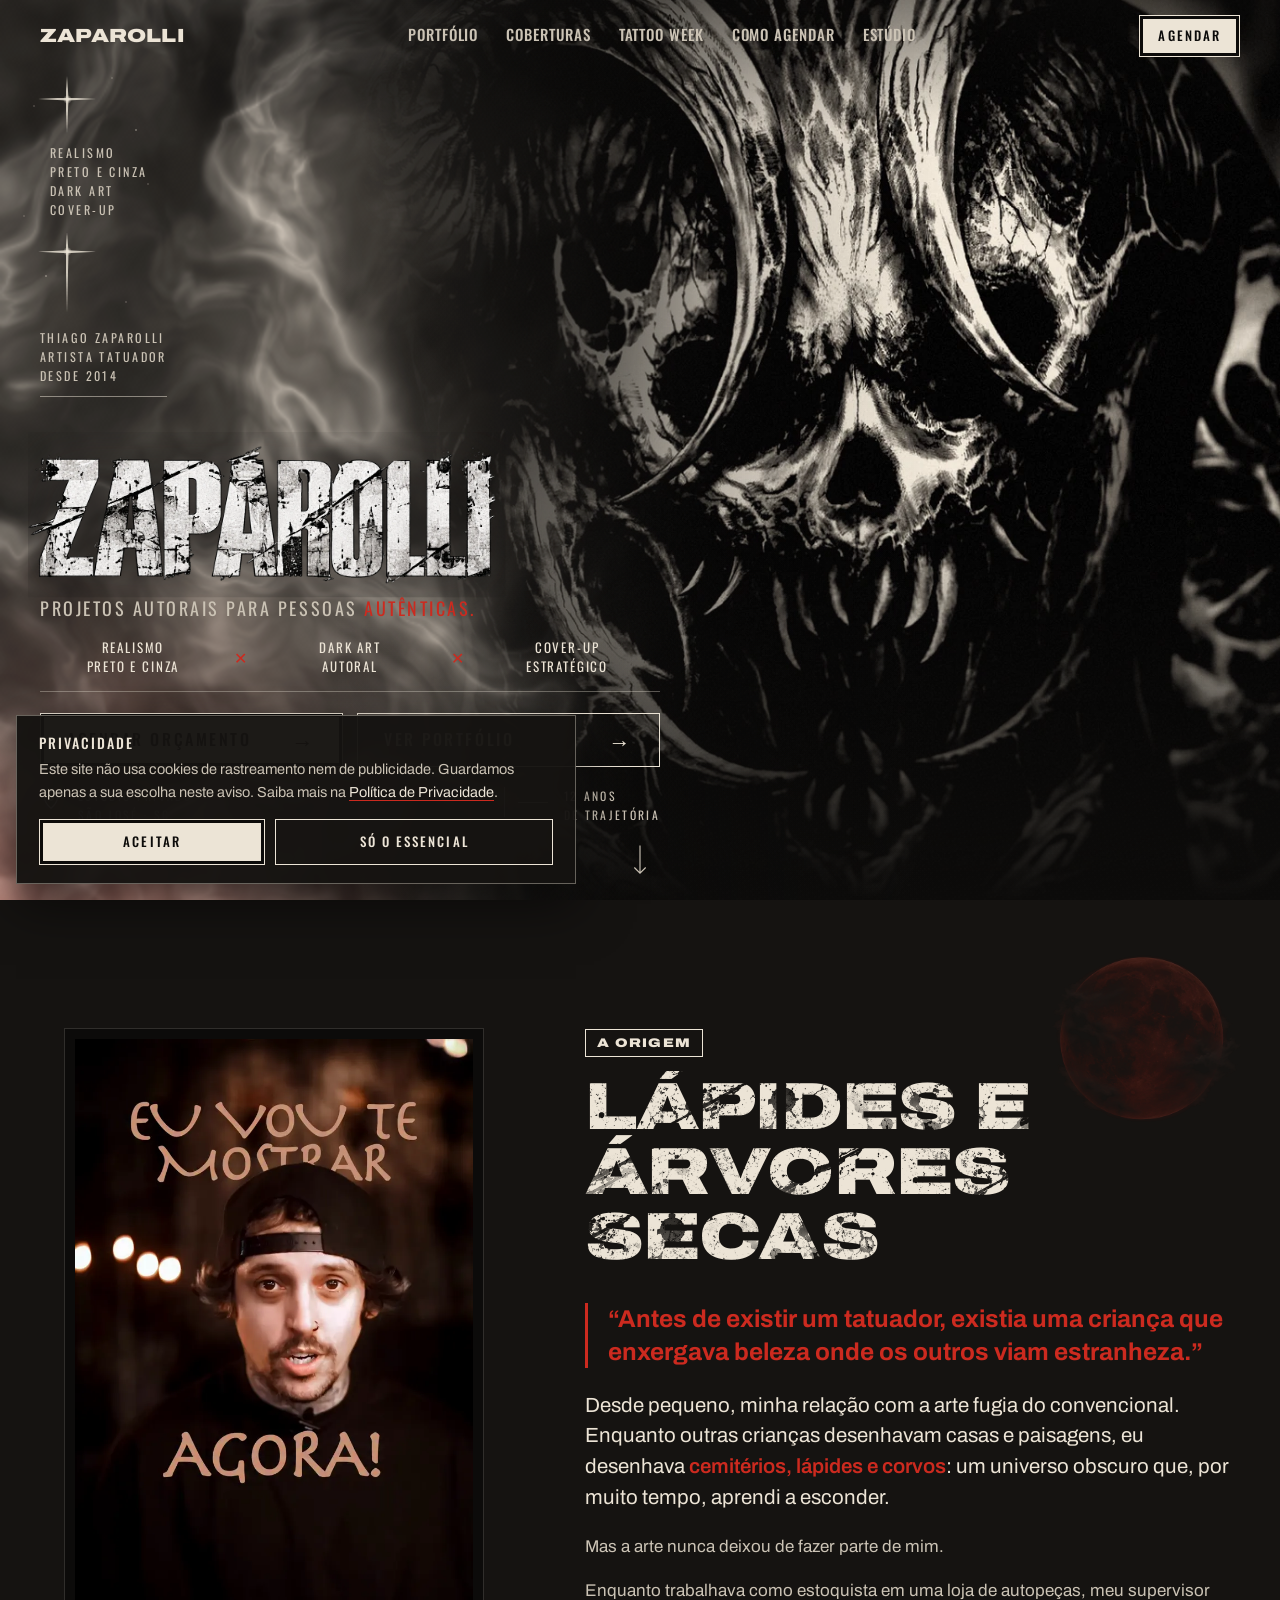
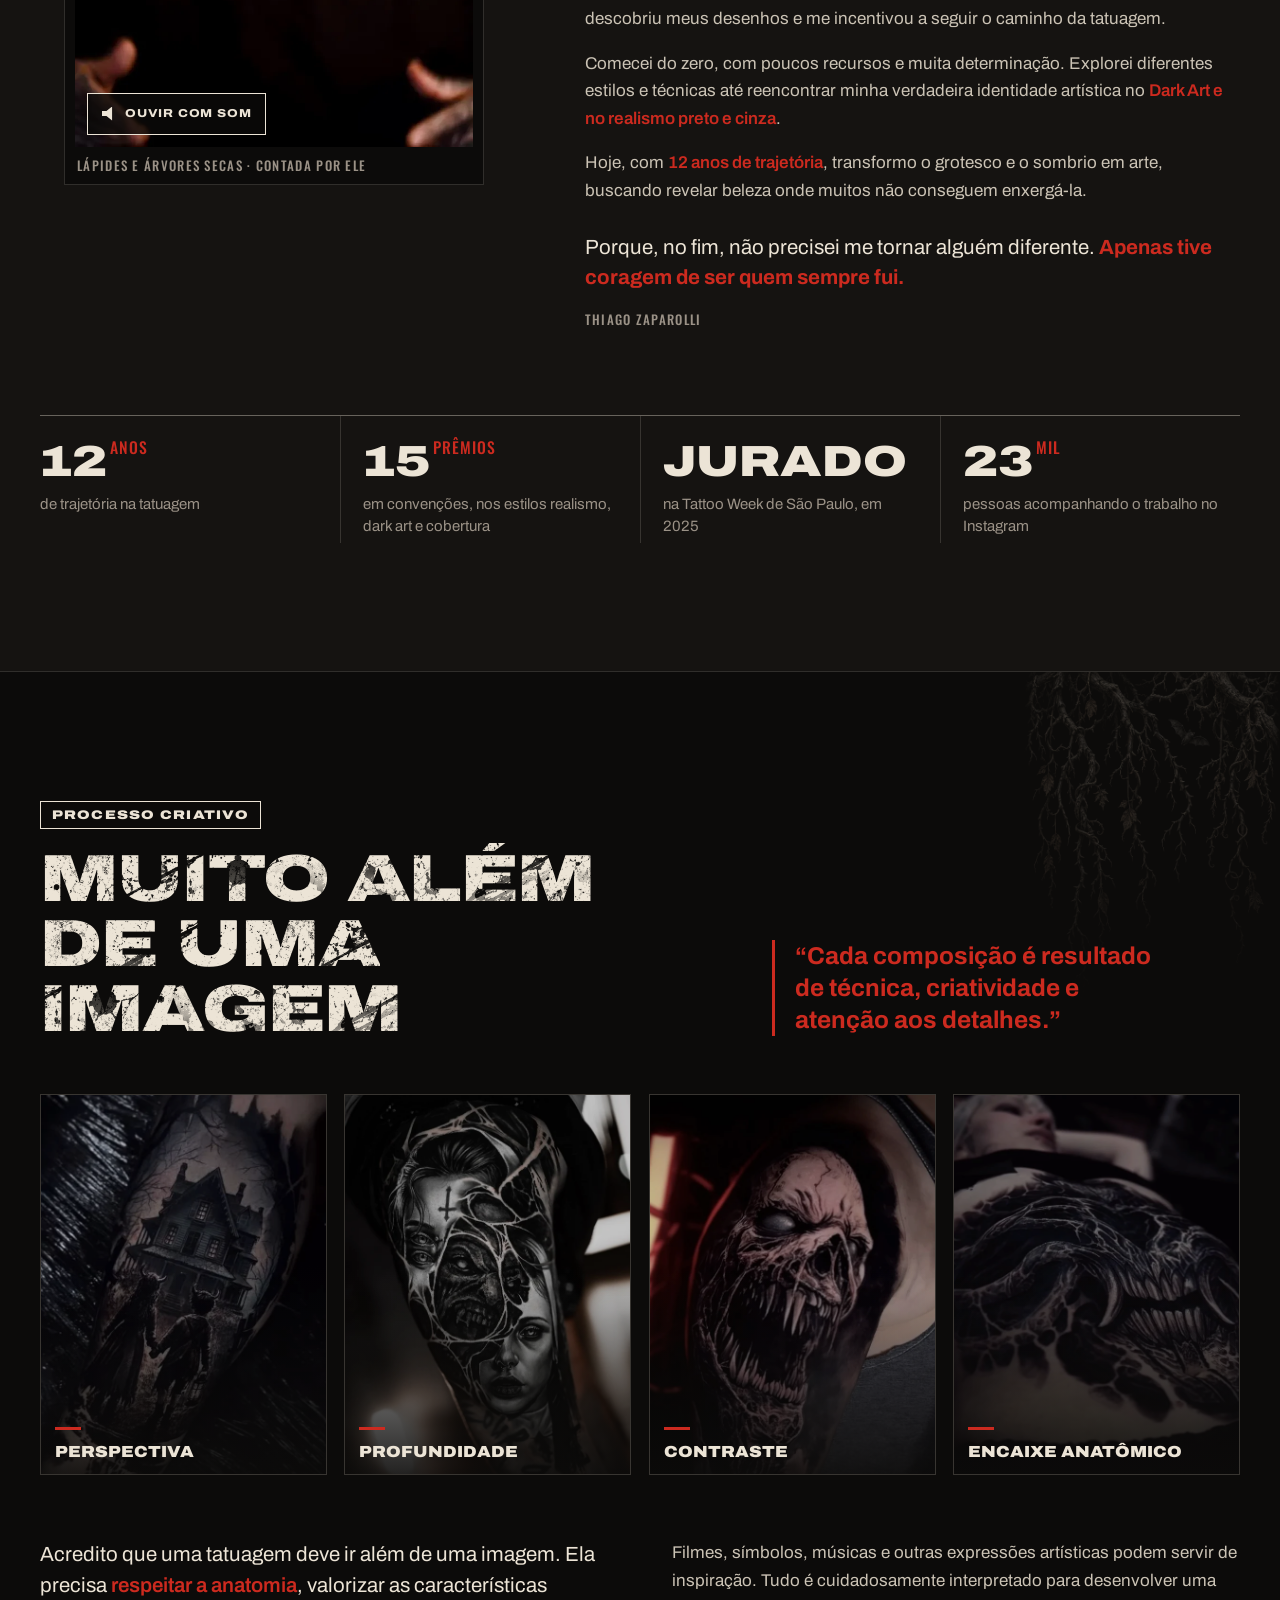
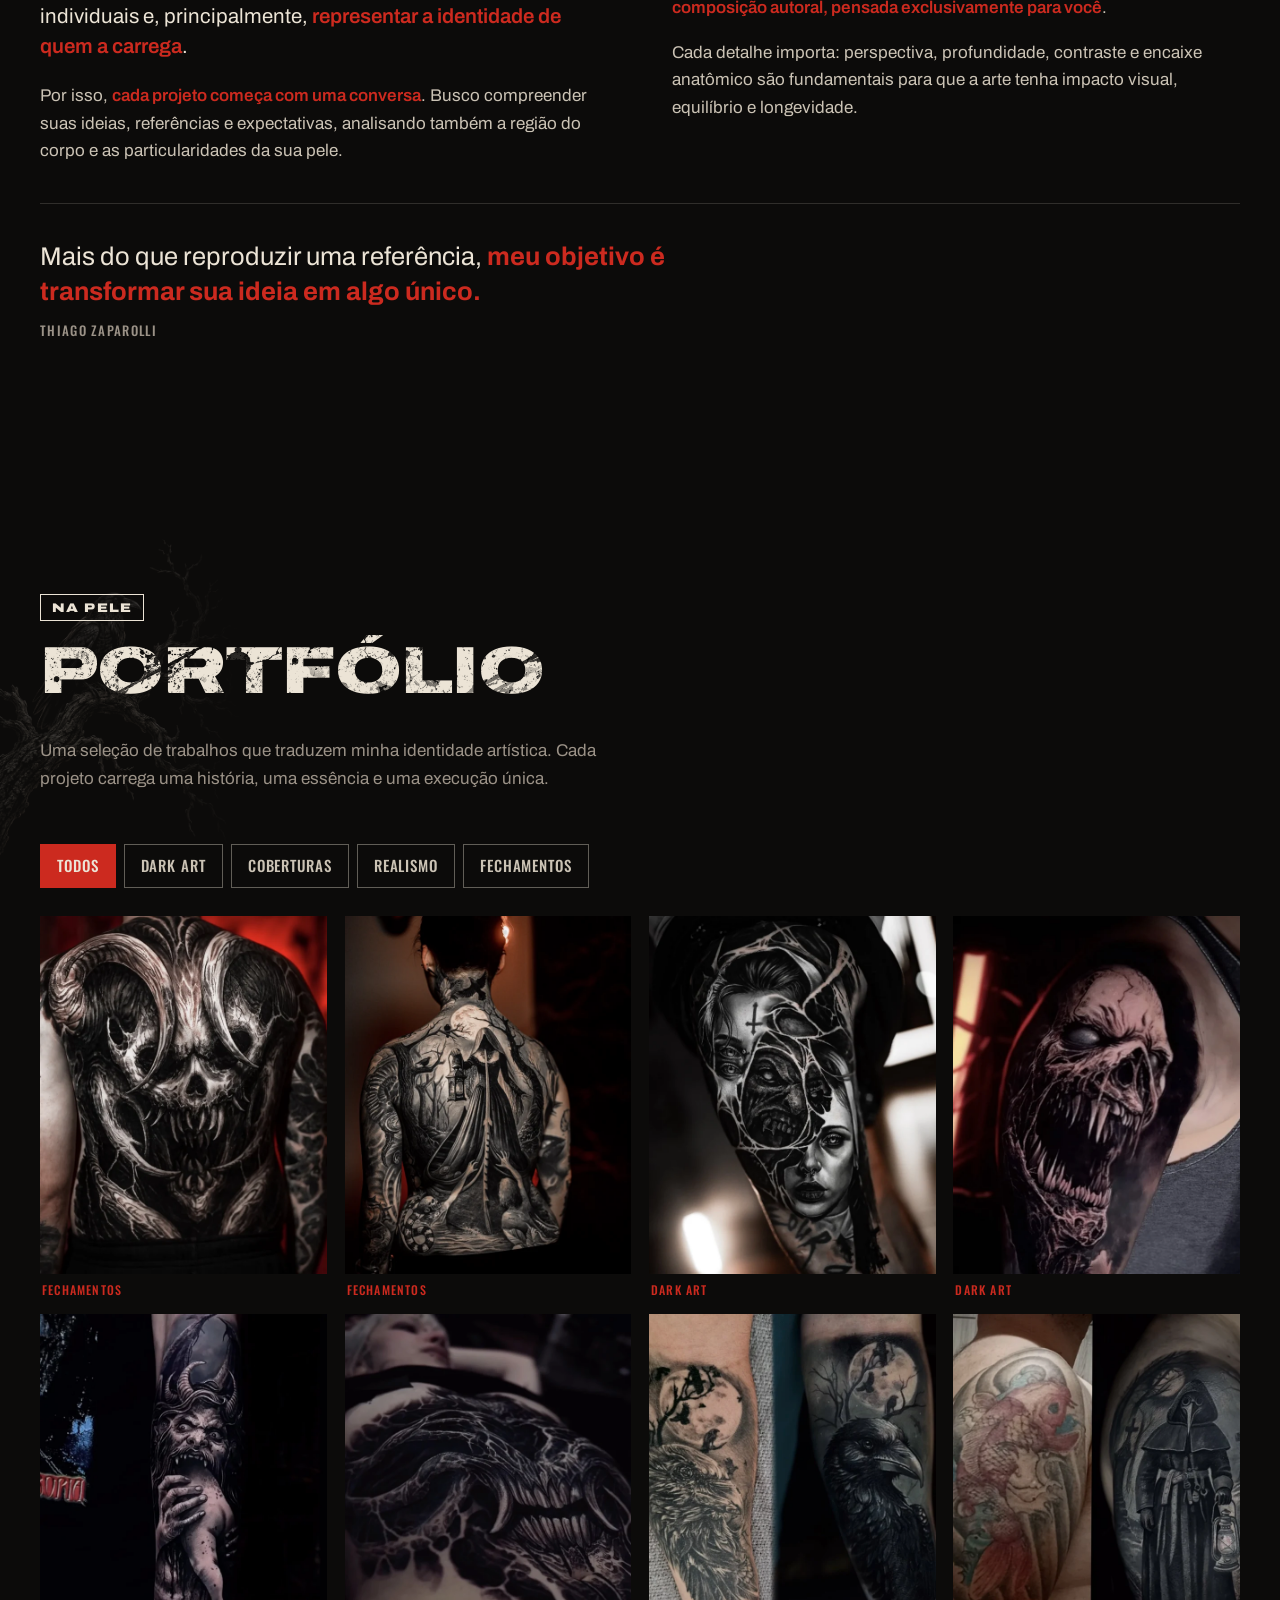
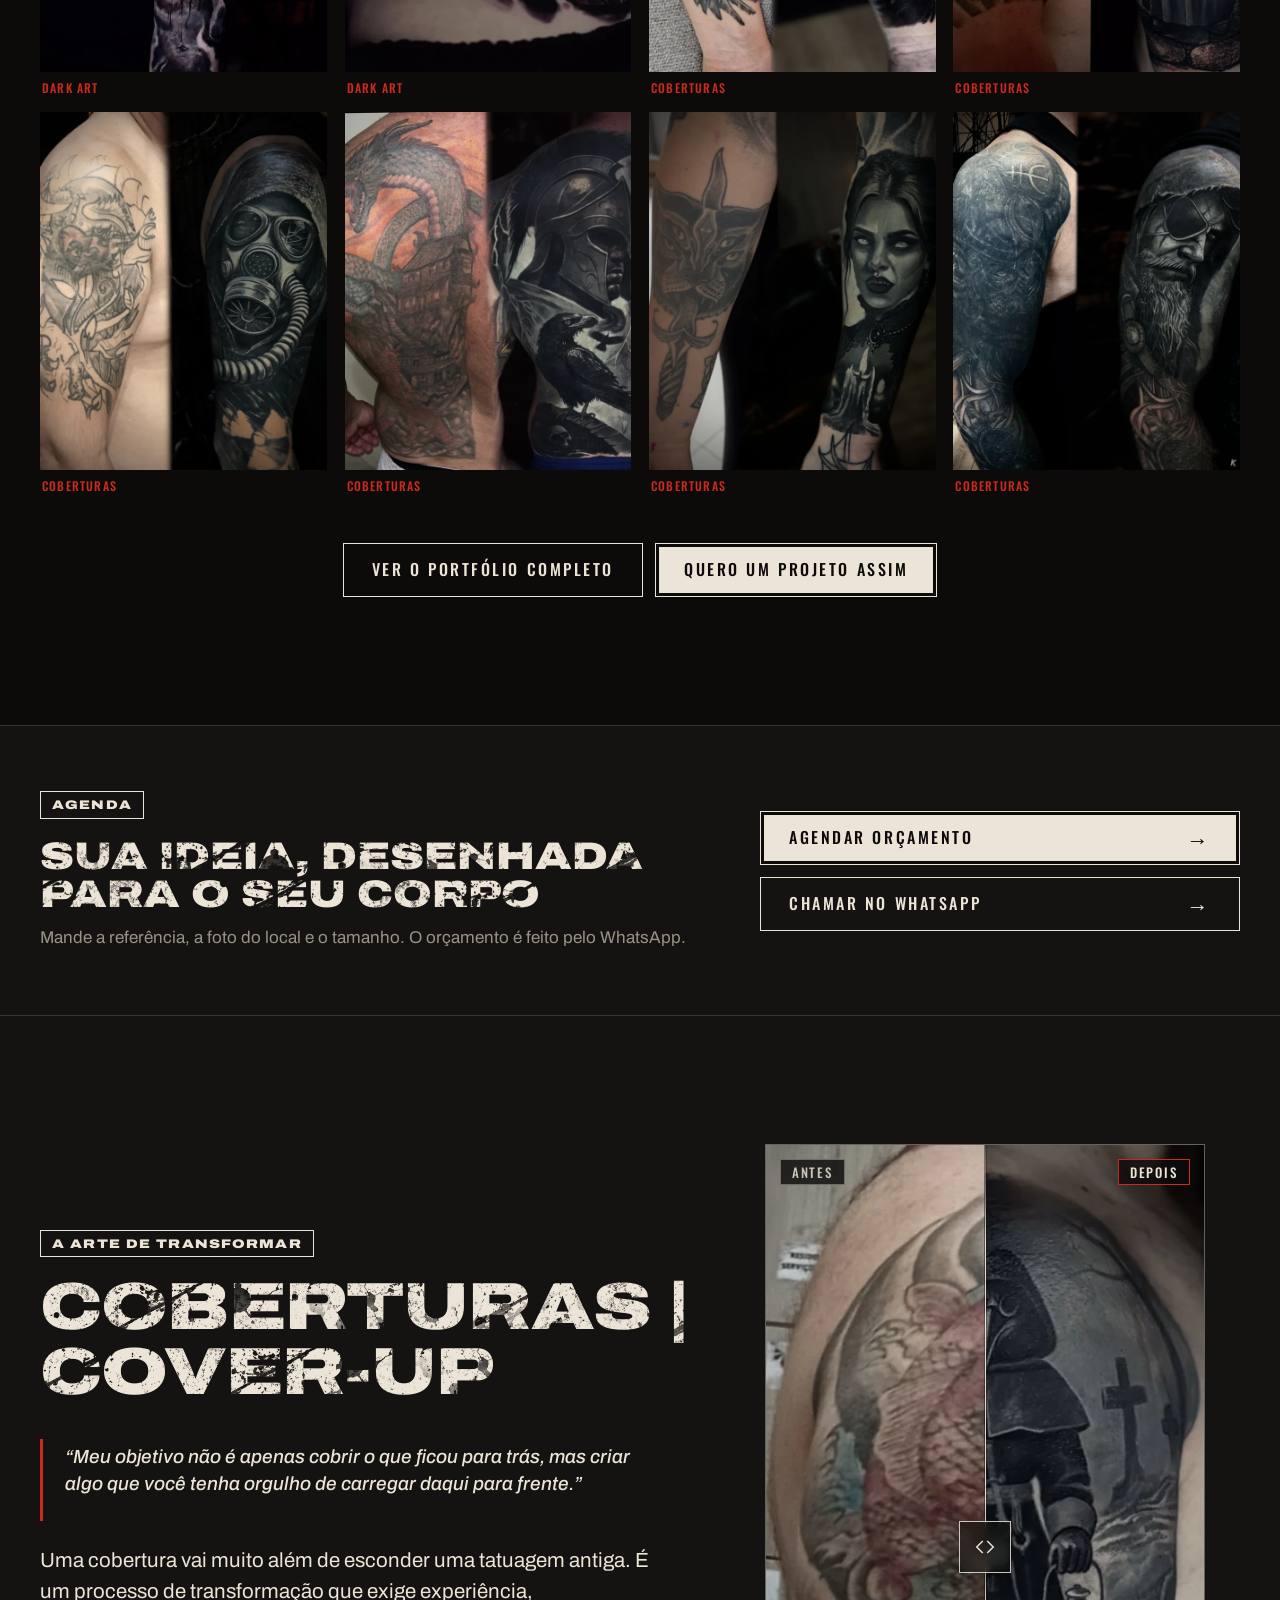
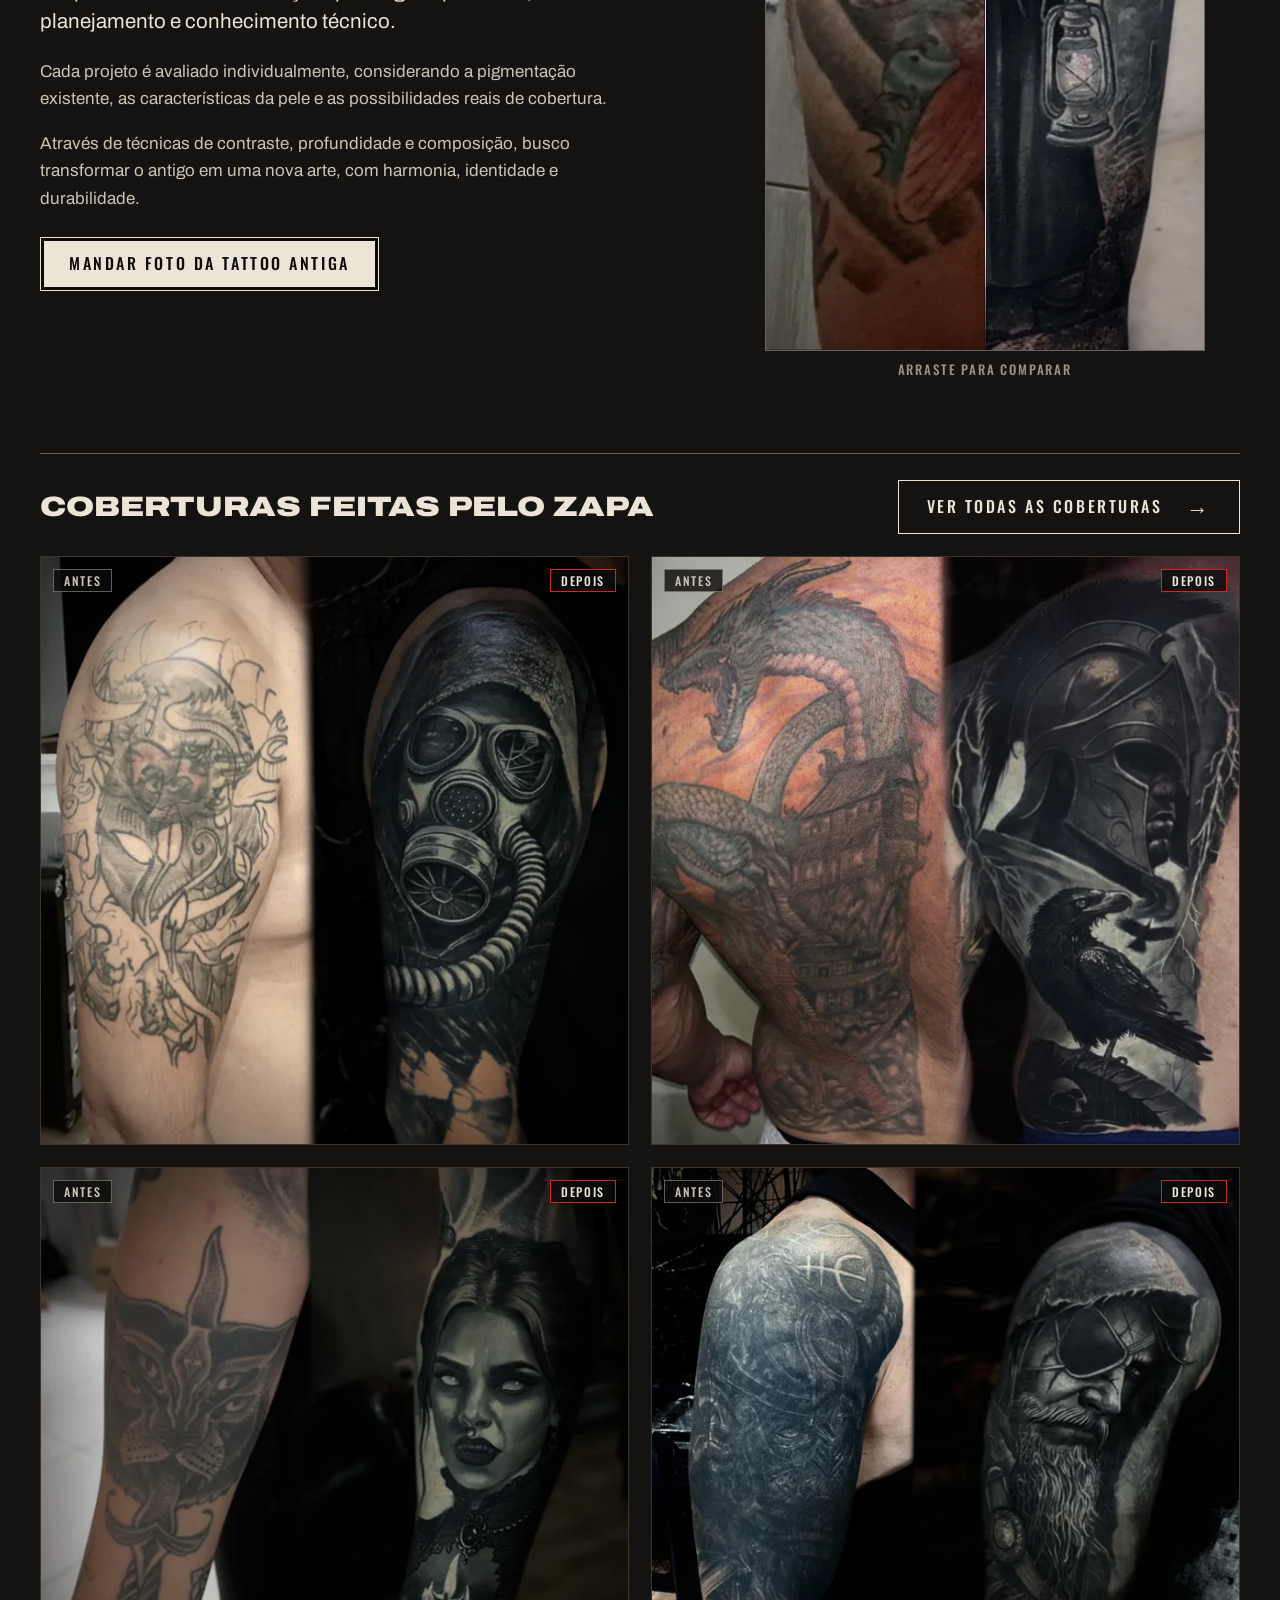
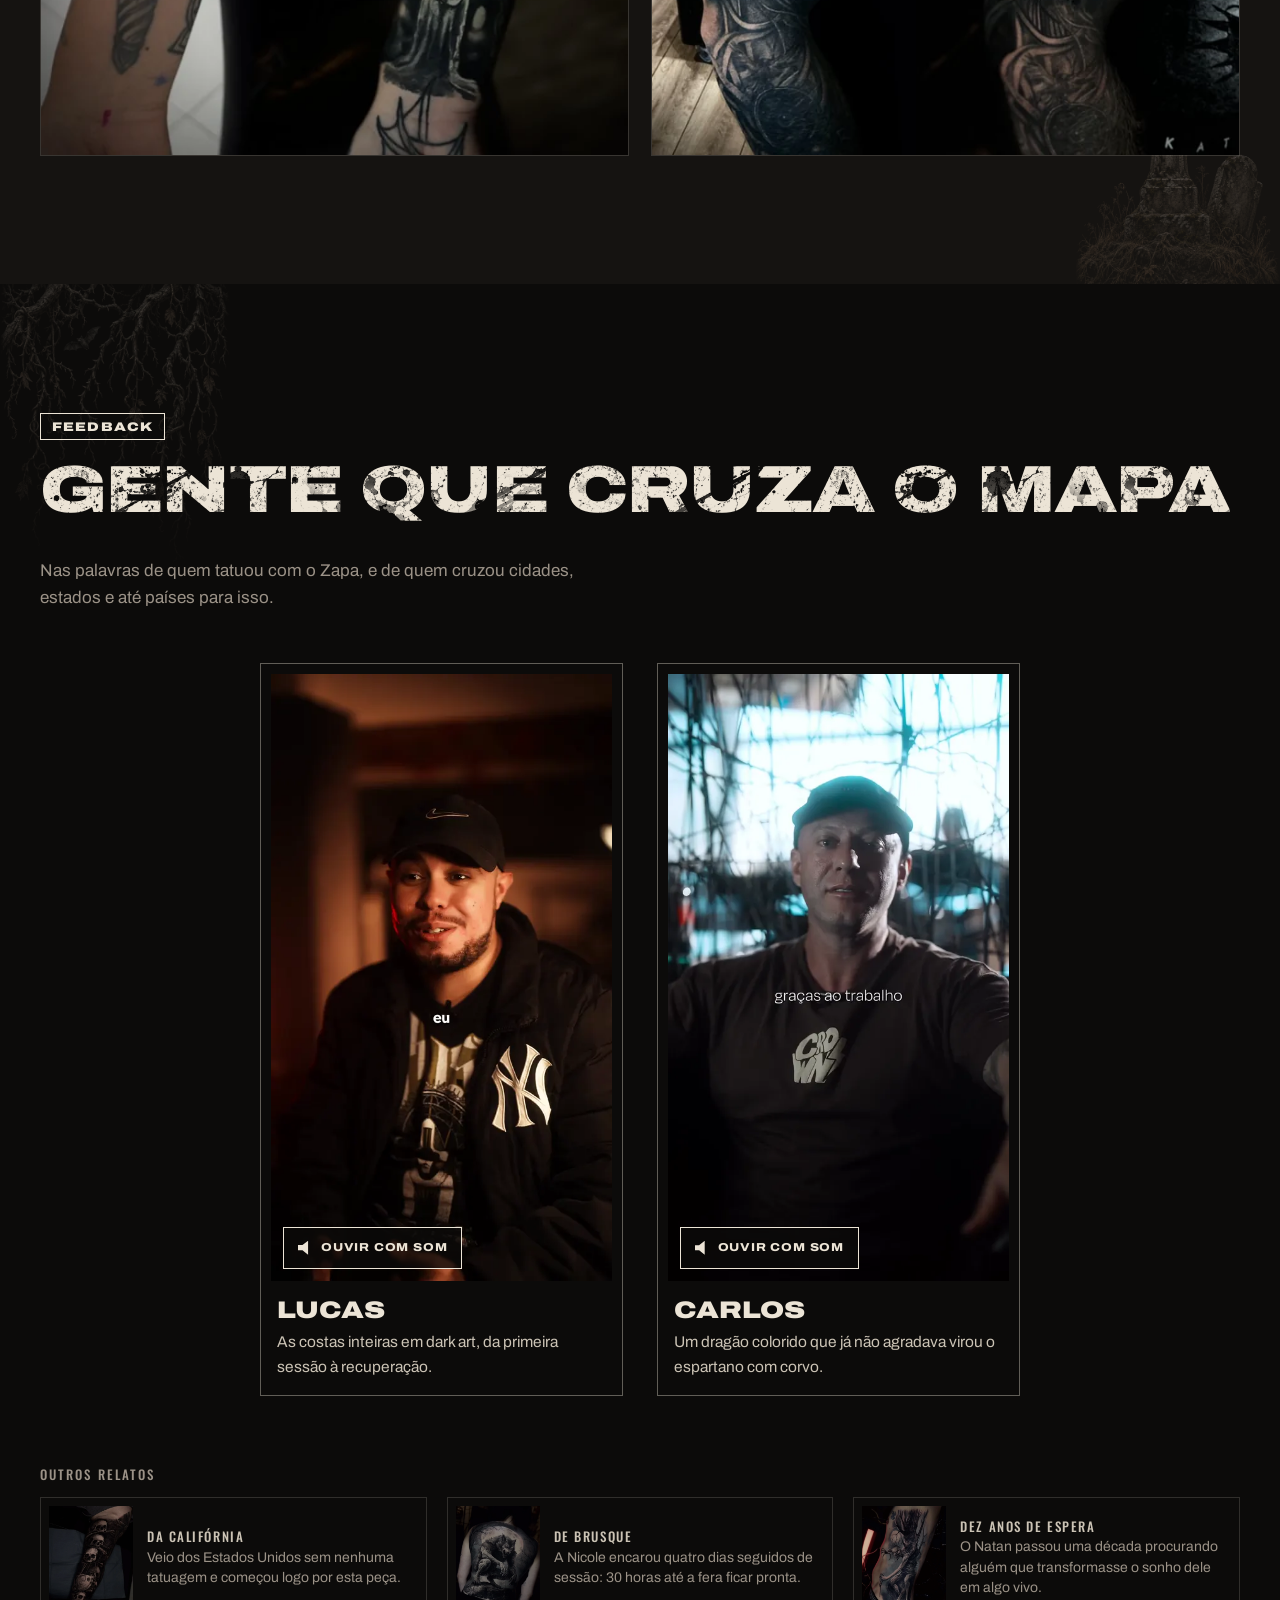
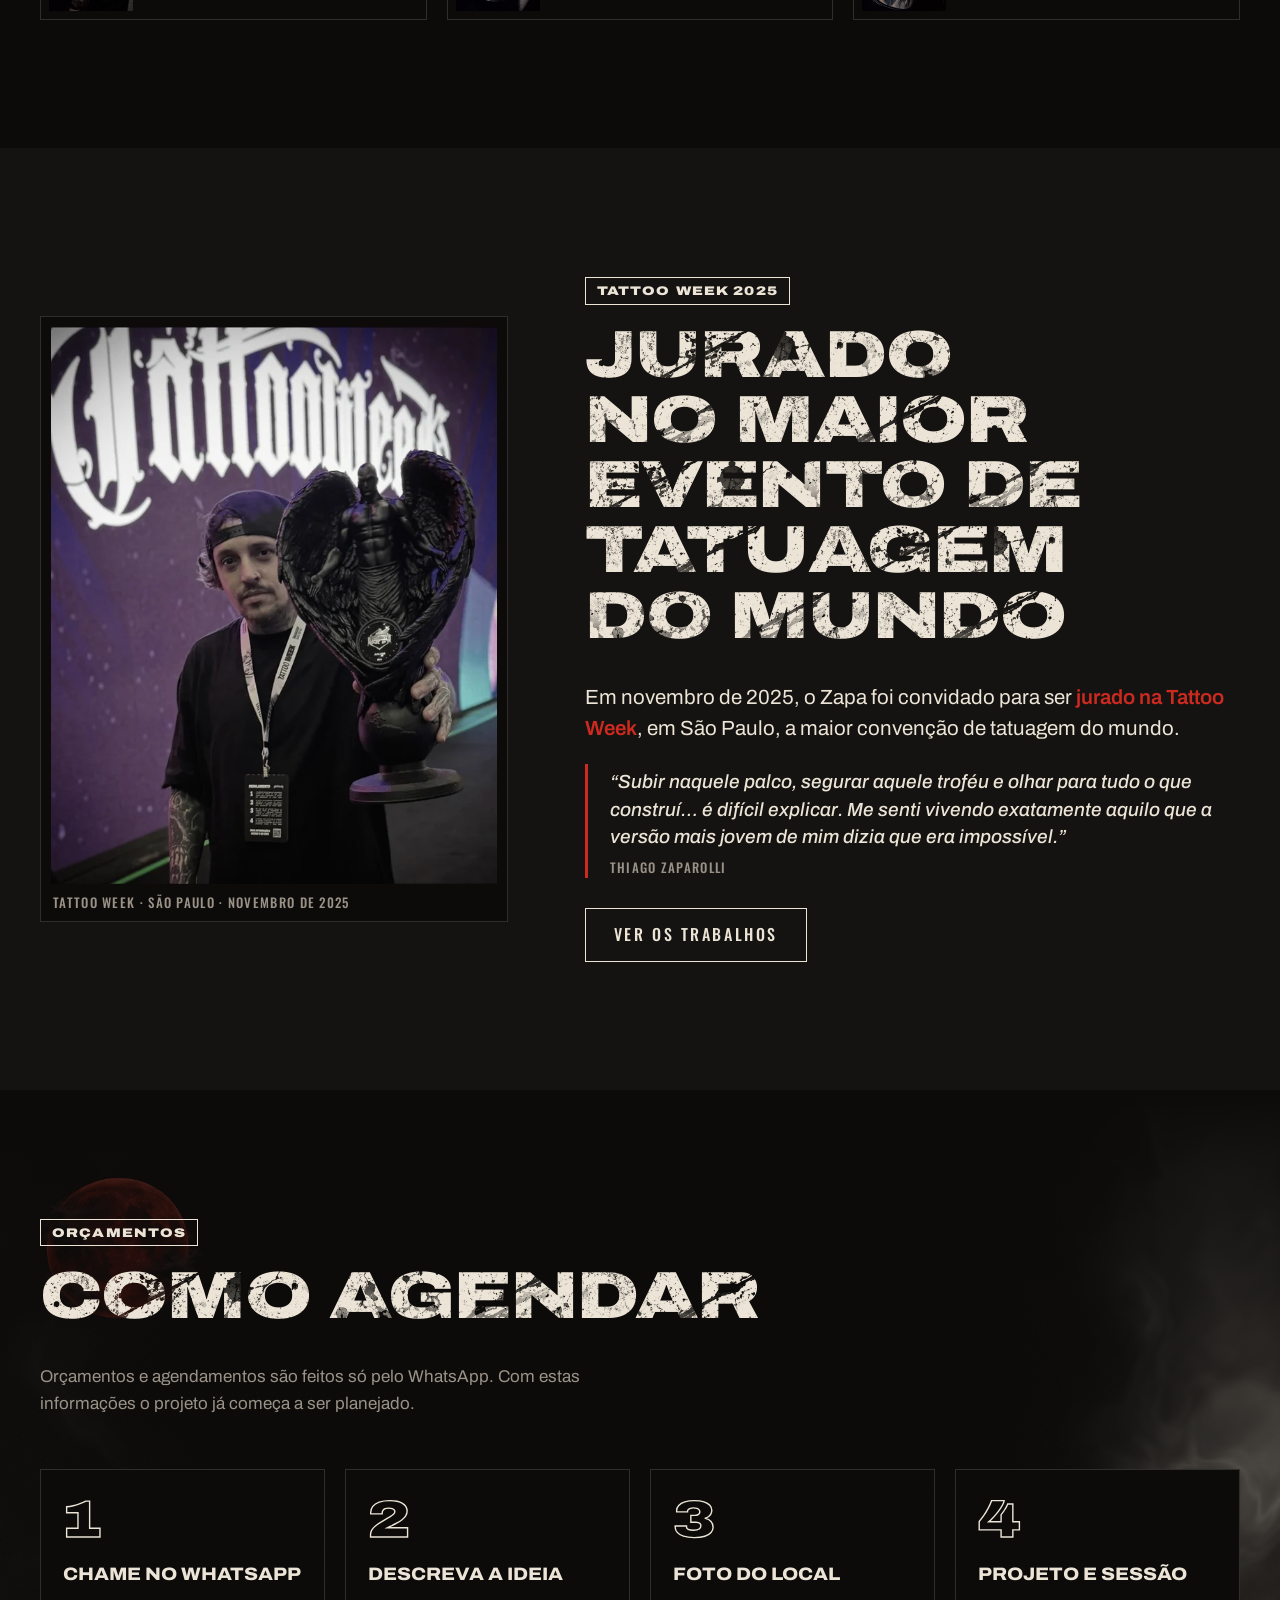
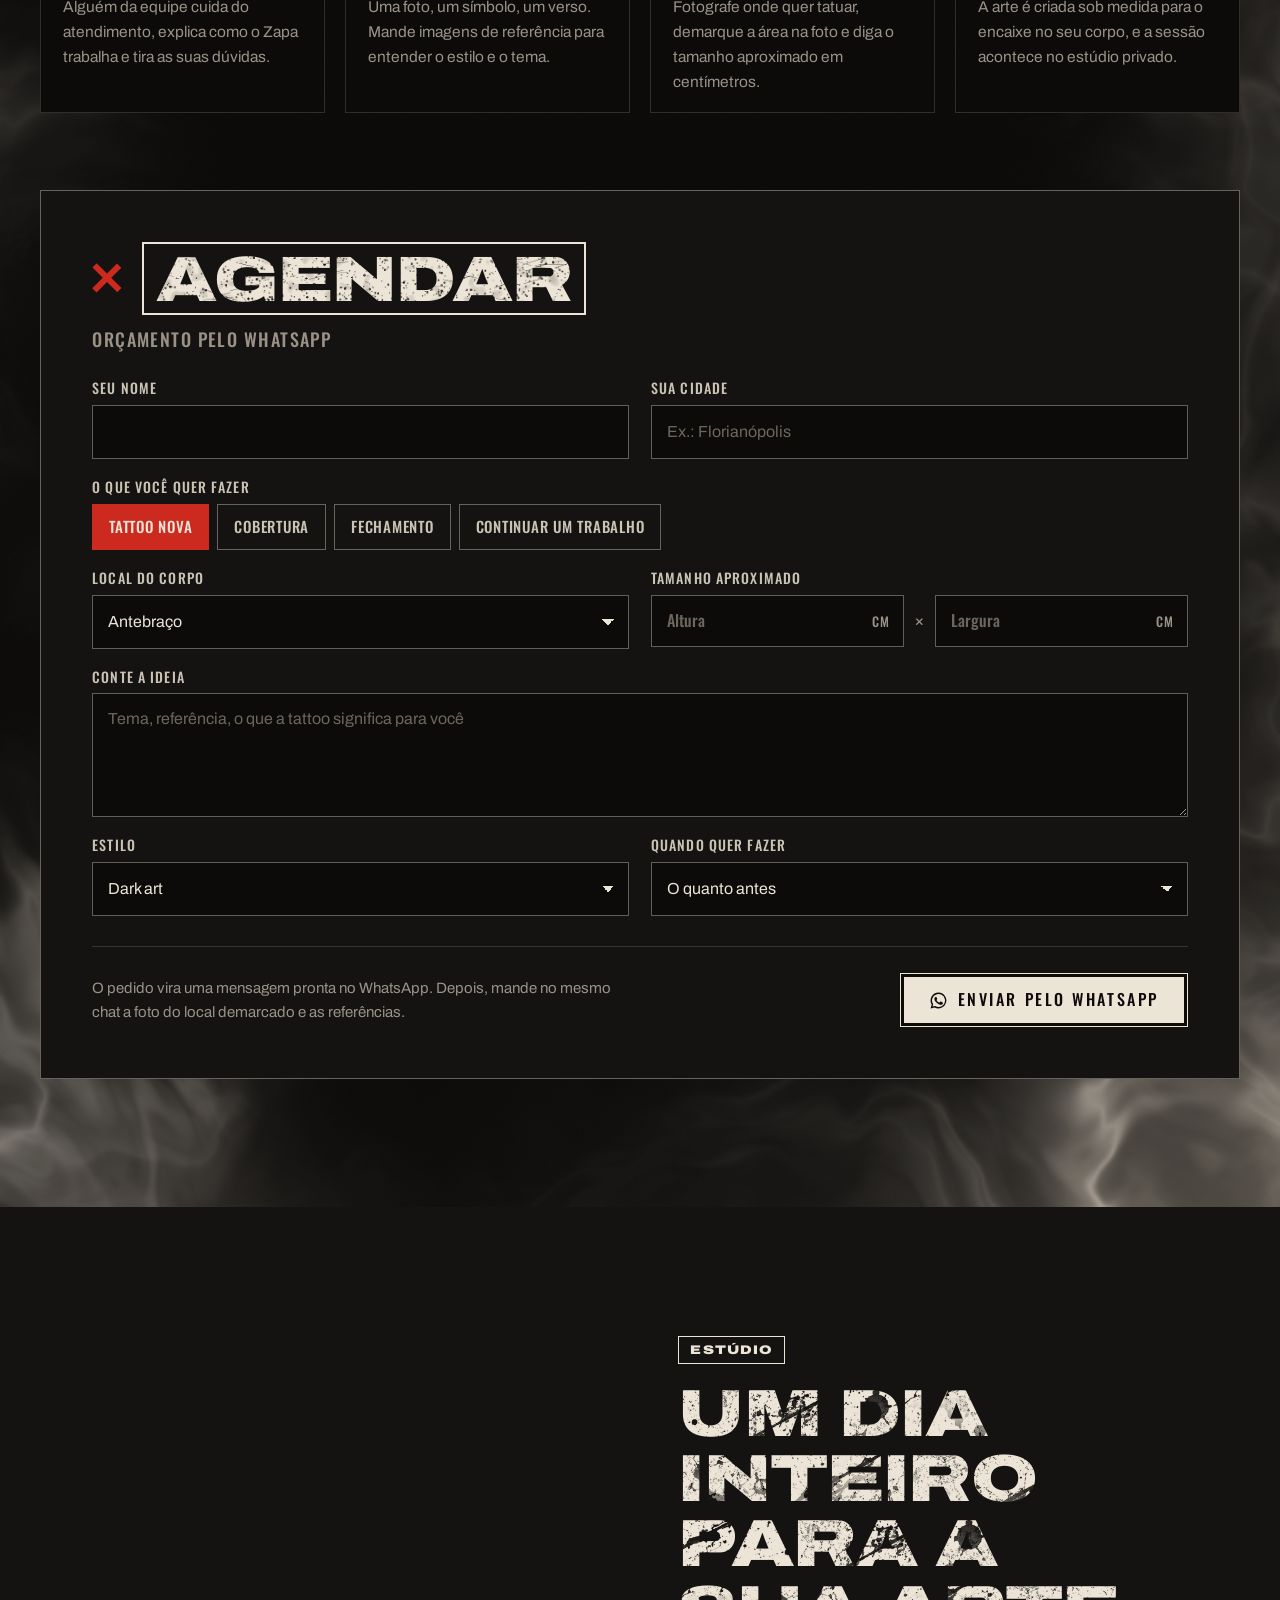
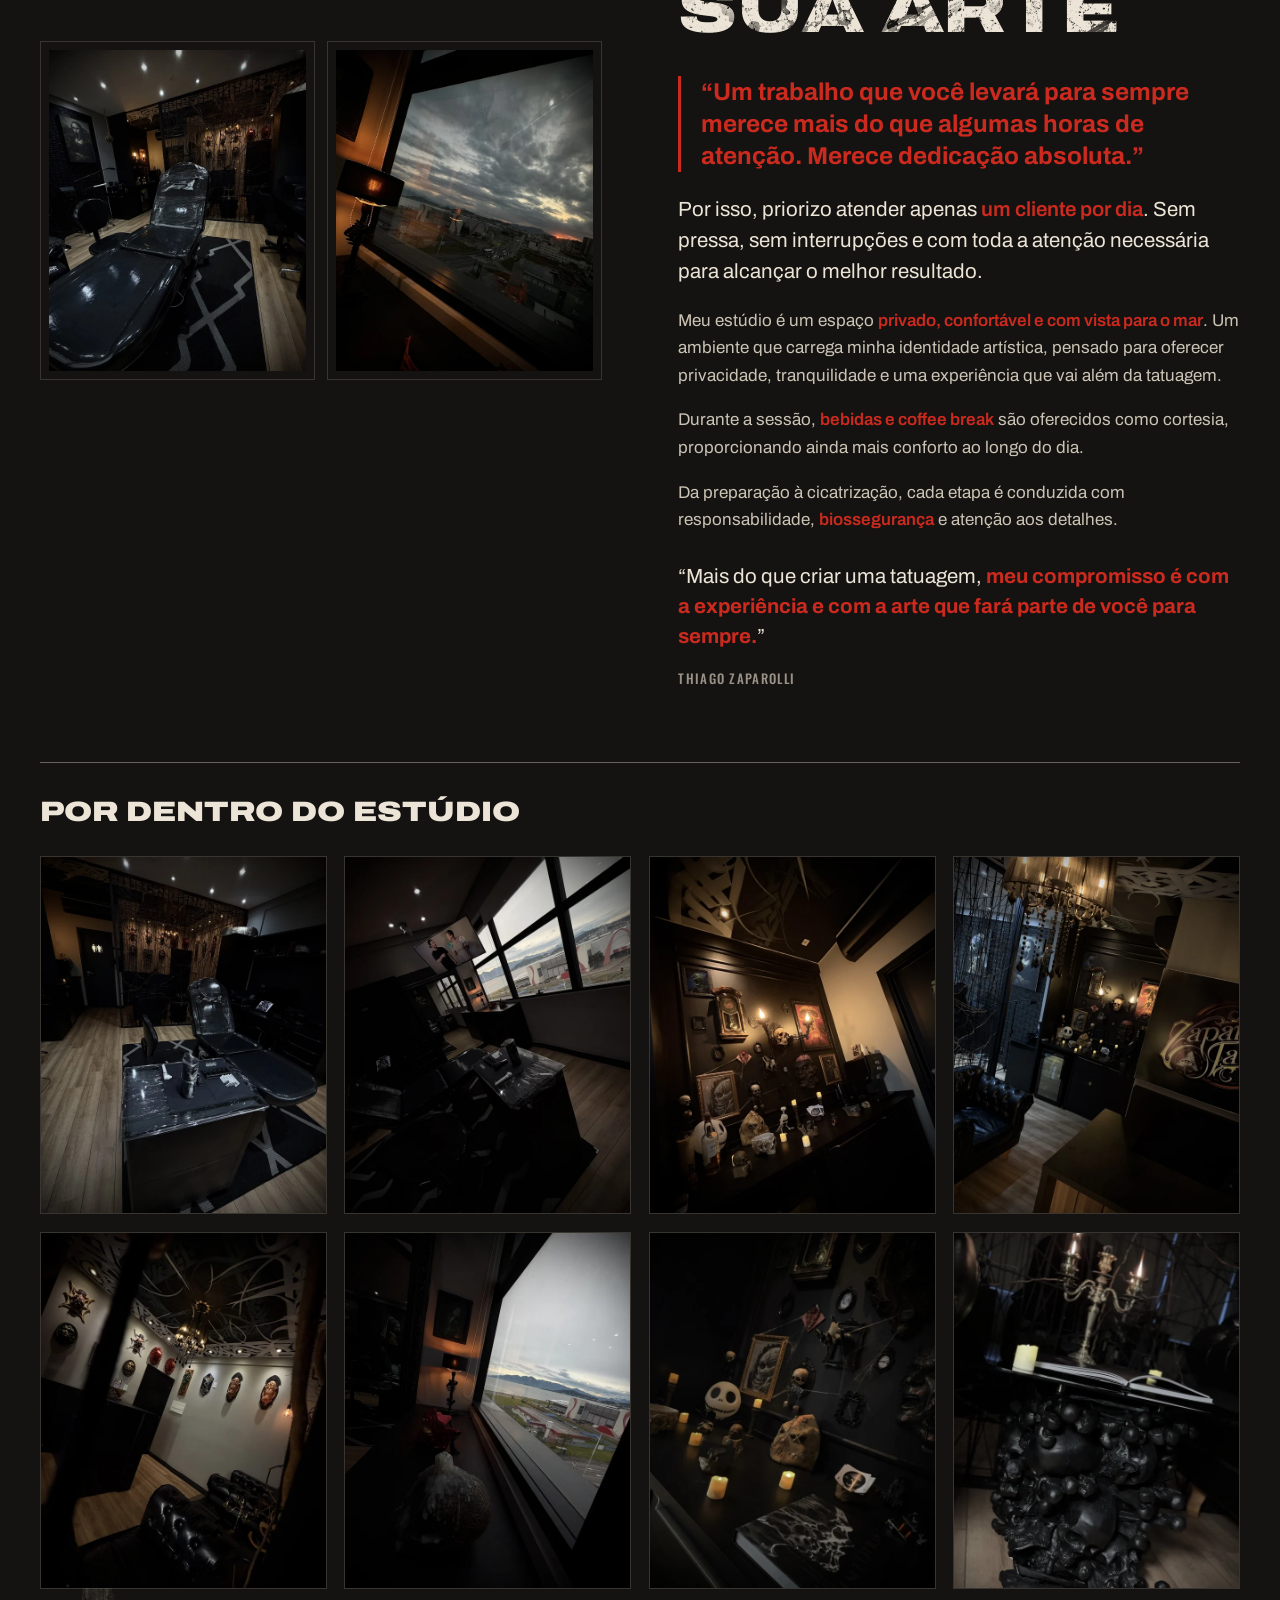
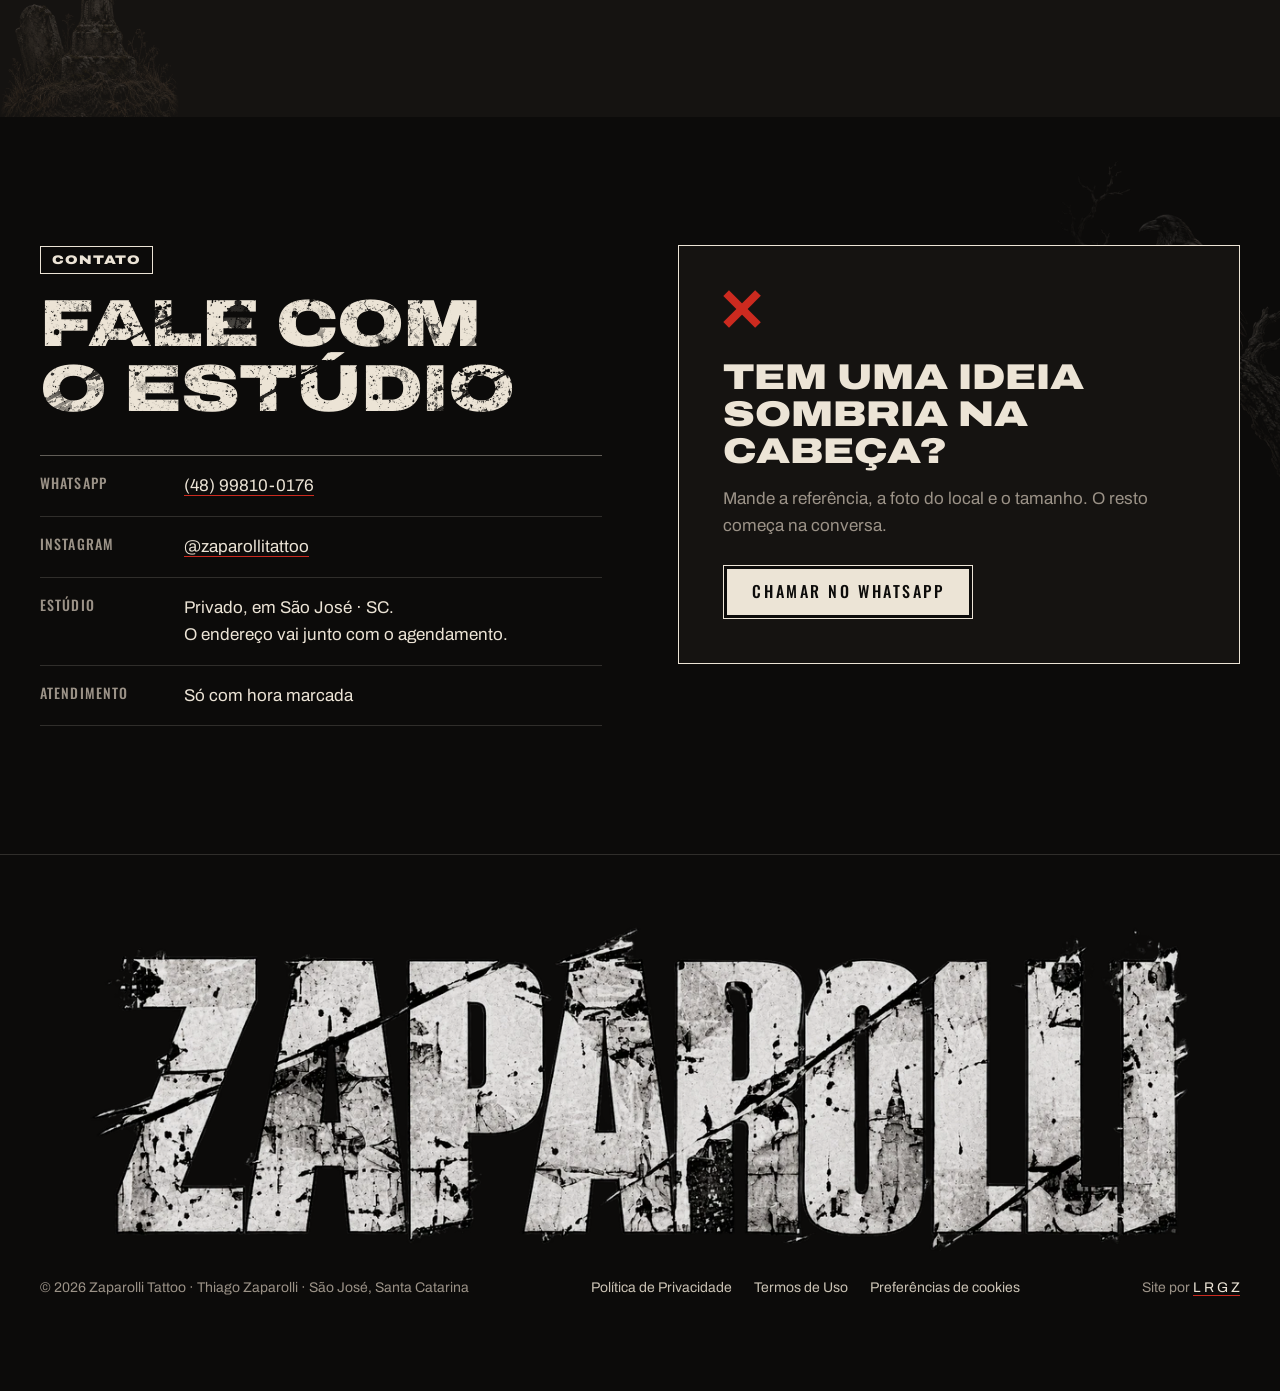
==== commit 02cae44e: "Fumaça realista e escura em shader: subindo pelo lado esquerdo do topo (véus cinza, fios cor de osso" ====
--- a/index.html
+++ b/index.html
@@ -124,7 +124,7 @@
       <img src="assets/img/hero-arte-1020.webp" srcset="assets/img/hero-arte-720.webp 720w, assets/img/hero-arte-1020.webp 1020w" sizes="70vw" alt="" width="1020" height="1406" fetchpriority="high" decoding="async">
     </picture>
   </div>
-  <div class="hero-fumaca" aria-hidden="true"><i></i><i></i><i></i><i></i></div>
+  <div class="fumaca hero-fumaca" data-fumaca="0" data-forca="1.6" data-ciclo="24" data-v-pe="assets/video/fumaca-hero-pe.mp4" data-v-deitado="assets/video/fumaca-hero-deitado.mp4" aria-hidden="true"><canvas></canvas><video muted loop playsinline webkit-playsinline preload="none" disablepictureinpicture></video></div>
 
   <div class="hero-corpo wrap">
     <div class="hero-lado">
@@ -379,6 +379,7 @@
 
 <!-- COMO AGENDAR -->
 <section class="secao" id="como-agendar">
+  <div class="fumaca fumaca--calma" data-fumaca="1" data-forca=".9" data-ciclo="40" data-v-pe="assets/video/fumaca-calma-pe.mp4" data-v-deitado="assets/video/fumaca-calma-deitado.mp4" aria-hidden="true"><canvas></canvas><video muted loop playsinline webkit-playsinline preload="none" disablepictureinpicture></video></div>
   <img class="orn orn--lua-esq" src="assets/img/orn/lua.webp" width="520" height="453" alt="" aria-hidden="true" loading="lazy" decoding="async" draggable="false">
   <div class="wrap">
     <div class="cab">
@@ -530,6 +531,7 @@
 </div>
 
 <script src="assets/js/obras.js"></script>
+<script src="assets/js/fumaca.js"></script>
 <script src="assets/js/zaparolli.js"></script>
 </body>
 </html>
--- a/assets/css/zaparolli.css
+++ b/assets/css/zaparolli.css
@@ -247,7 +247,7 @@
   background: var(--carvao);
 }
 /* a arte fica parada ao fundo; só entra com um fade */
-.hero-arte { position: absolute; top: 0; bottom: 0; right: 0; width: min(74vw, 1120px); opacity: 0; transition: opacity 2.2s var(--ease); }
+.hero-arte { position: absolute; z-index: 0; top: 0; bottom: 0; right: 0; width: min(74vw, 1120px); opacity: 0; transition: opacity 2.2s var(--ease); }
 .hero.entrou .hero-arte { opacity: 1; }
 .hero-arte img {
   width: 100%; height: 100%; object-fit: cover; object-position: 50% 38%;
@@ -262,28 +262,14 @@
     linear-gradient(180deg, rgba(12, 11, 10, .5) 0%, rgba(12, 11, 10, 0) 14%);
 }
 .hero-arte::before { content: ''; position: absolute; inset: 0; z-index: 1; pointer-events: none; background: radial-gradient(42% 46% at 0% 30%, rgba(12, 11, 10, .9), rgba(12, 11, 10, .45) 55%, rgba(12, 11, 10, 0) 100%); }
-/* fumaça muito sutil: duas manchas claras que passam devagar */
-.hero-fumaca { position: absolute; inset: 0; z-index: 0; pointer-events: none; overflow: hidden; }
-.hero-fumaca i {
-  position: absolute; display: block; border-radius: 50%; filter: blur(40px); will-change: transform;
-  background: radial-gradient(closest-side, rgba(236, 228, 214, .07), rgba(236, 228, 214, 0));
-}
-.hero-fumaca i:nth-child(1) { width: 70vmax; height: 34vmax; left: -18vmax; top: 30%; animation: fumo-a 46s ease-in-out infinite alternate; }
-.hero-fumaca i:nth-child(3) {
-  width: 46vmax; height: 62vmax; left: -22vmax; top: 6%; filter: blur(60px);
-  background: radial-gradient(closest-side, rgba(236, 228, 214, .11), rgba(236, 228, 214, .04) 60%, rgba(236, 228, 214, 0));
-  animation: fumo-c 38s ease-in-out infinite alternate;
-}
-.hero-fumaca i:nth-child(4) {
-  width: 34vmax; height: 44vmax; left: -12vmax; top: 38%; filter: blur(50px);
-  background: radial-gradient(closest-side, rgba(236, 228, 214, .06), rgba(236, 228, 214, 0));
-  animation: fumo-d 52s ease-in-out infinite alternate;
-}
-@keyframes fumo-c { from { transform: translate3d(-3vw, 4vh, 0) rotate(-8deg) scale(1); opacity: .7; } to { transform: translate3d(6vw, -6vh, 0) rotate(6deg) scale(1.12); opacity: 1; } }
-@keyframes fumo-d { from { transform: translate3d(2vw, 0, 0) rotate(4deg); opacity: .9; } to { transform: translate3d(-4vw, -8vh, 0) rotate(-6deg); opacity: .5; } }
-.hero-fumaca i:nth-child(2) { width: 56vmax; height: 30vmax; right: -16vmax; top: 4%; opacity: .8; animation: fumo-b 58s ease-in-out infinite alternate; }
-@keyframes fumo-a { from { transform: translate3d(-4vw, 2vh, 0) rotate(-6deg); } to { transform: translate3d(10vw, -4vh, 0) rotate(4deg); } }
-@keyframes fumo-b { from { transform: translate3d(4vw, 0, 0) rotate(8deg); } to { transform: translate3d(-8vw, 5vh, 0) rotate(-3deg); } }
+/* fumaça do shader (assets/js/fumaca.js): desenhada sobre preto e somada com screen, então só clareia */
+.fumaca { position: absolute; inset: 0; z-index: 0; pointer-events: none; overflow: hidden; mix-blend-mode: screen; }
+.fumaca canvas, .fumaca video { position: absolute; inset: 0; width: 100%; height: 100%; object-fit: cover; opacity: 0; transition: opacity 2.4s var(--ease); }
+.fumaca .on { opacity: 1; }
+/* a versão calma nasce sem borda: some no topo da caixa */
+.fumaca--calma { -webkit-mask-image: linear-gradient(180deg, transparent, #000 22%); mask-image: linear-gradient(180deg, transparent, #000 22%); }
+/* celular e tablet: no "Como agendar" a fumaça fica só na última tela da seção, atrás da ficha */
+@media (max-width: 860px) { .fumaca--calma { top: auto; height: 100vh; height: 100svh; -webkit-mask-image: linear-gradient(180deg, transparent, #000 38%); mask-image: linear-gradient(180deg, transparent, #000 38%); } }
 
 .hero-corpo { position: relative; z-index: 1; display: flex; flex-direction: column; justify-content: space-between; gap: 28px; }
 .hero-lado { display: flex; flex-direction: column; gap: clamp(14px, 3vh, 50px); }
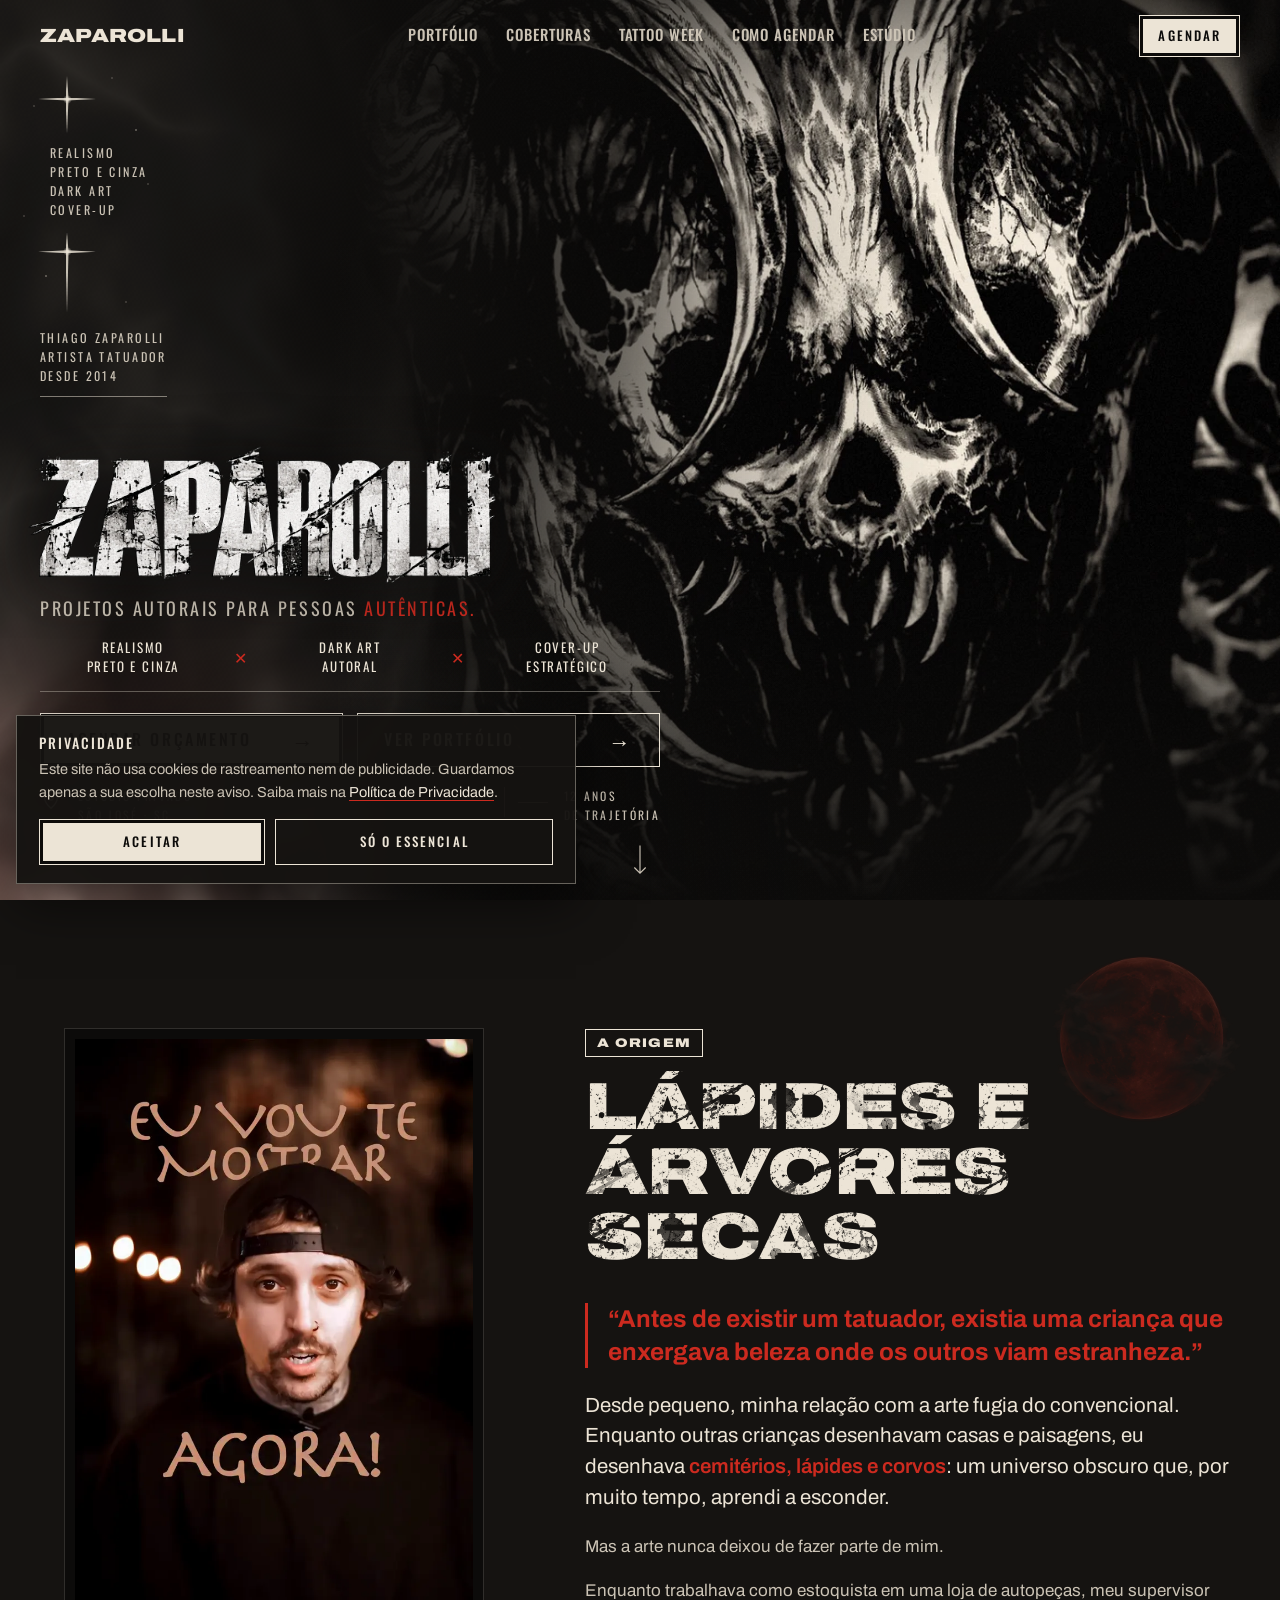
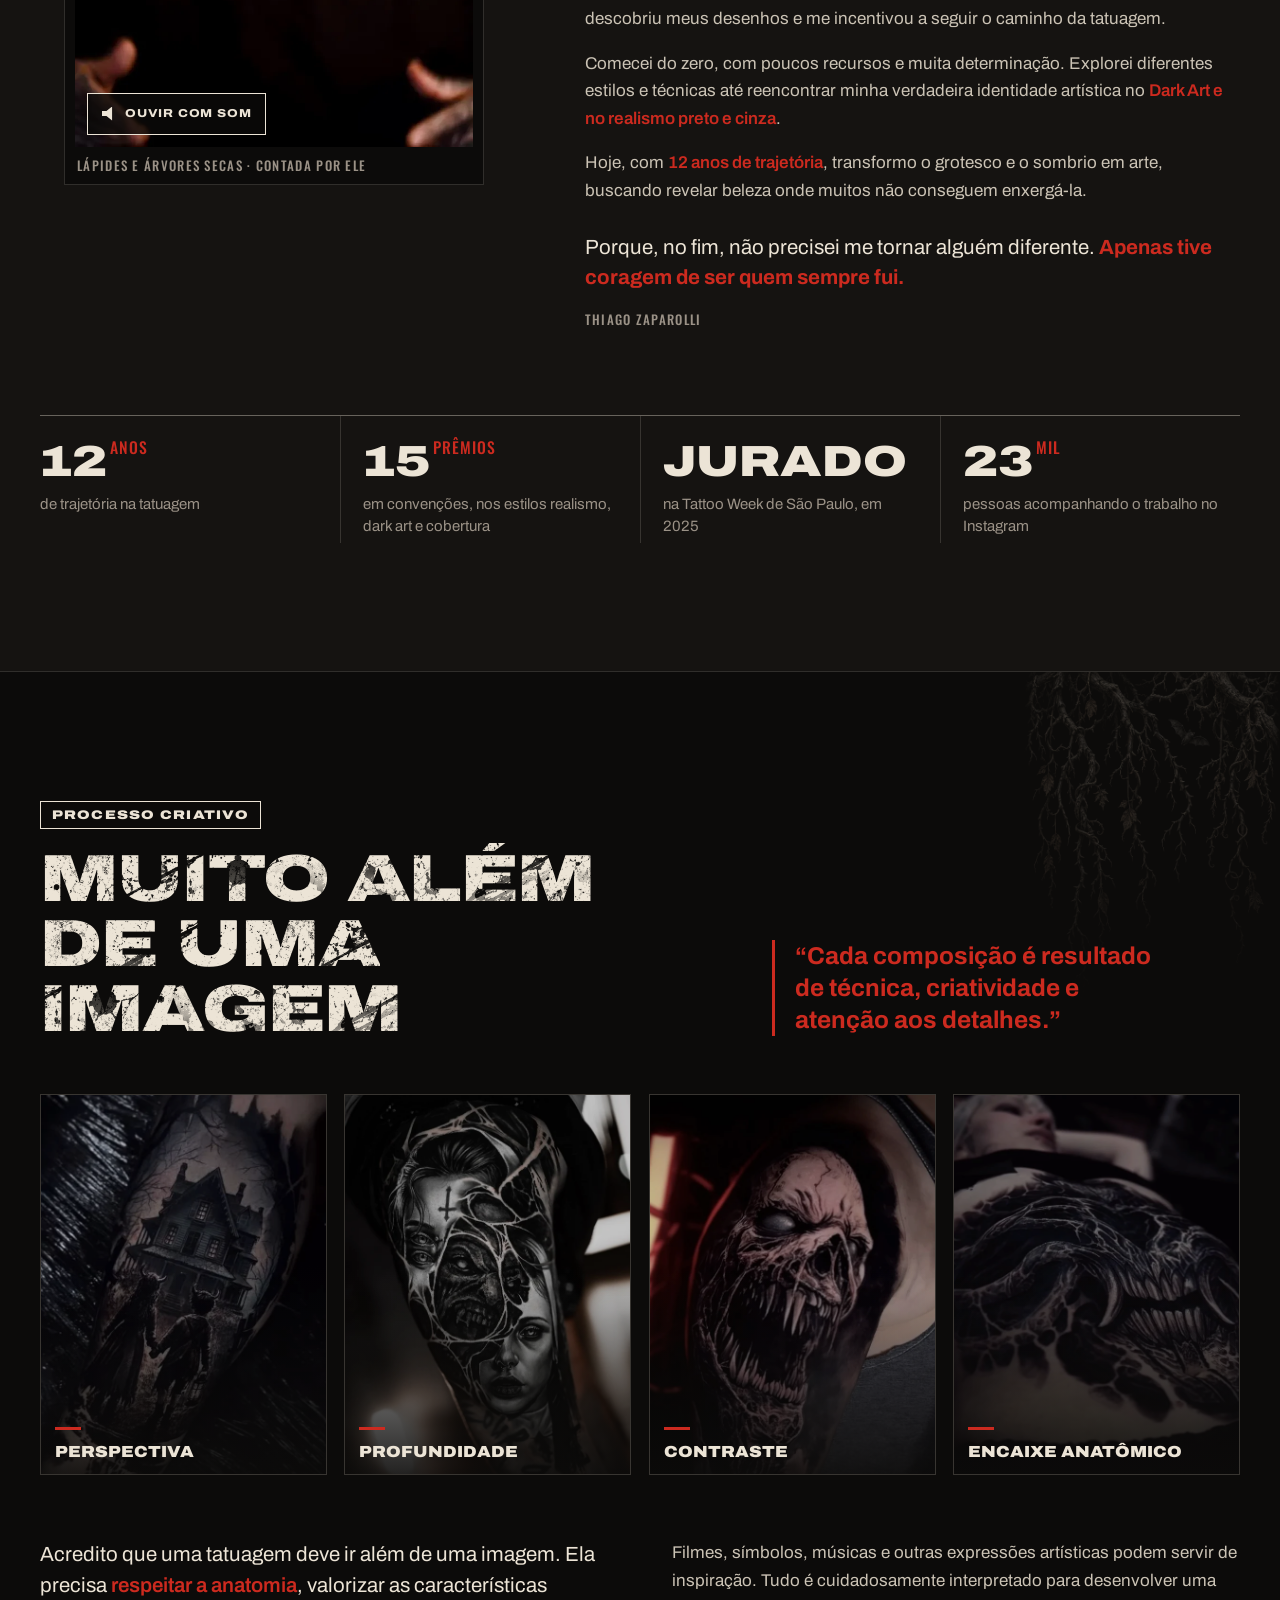
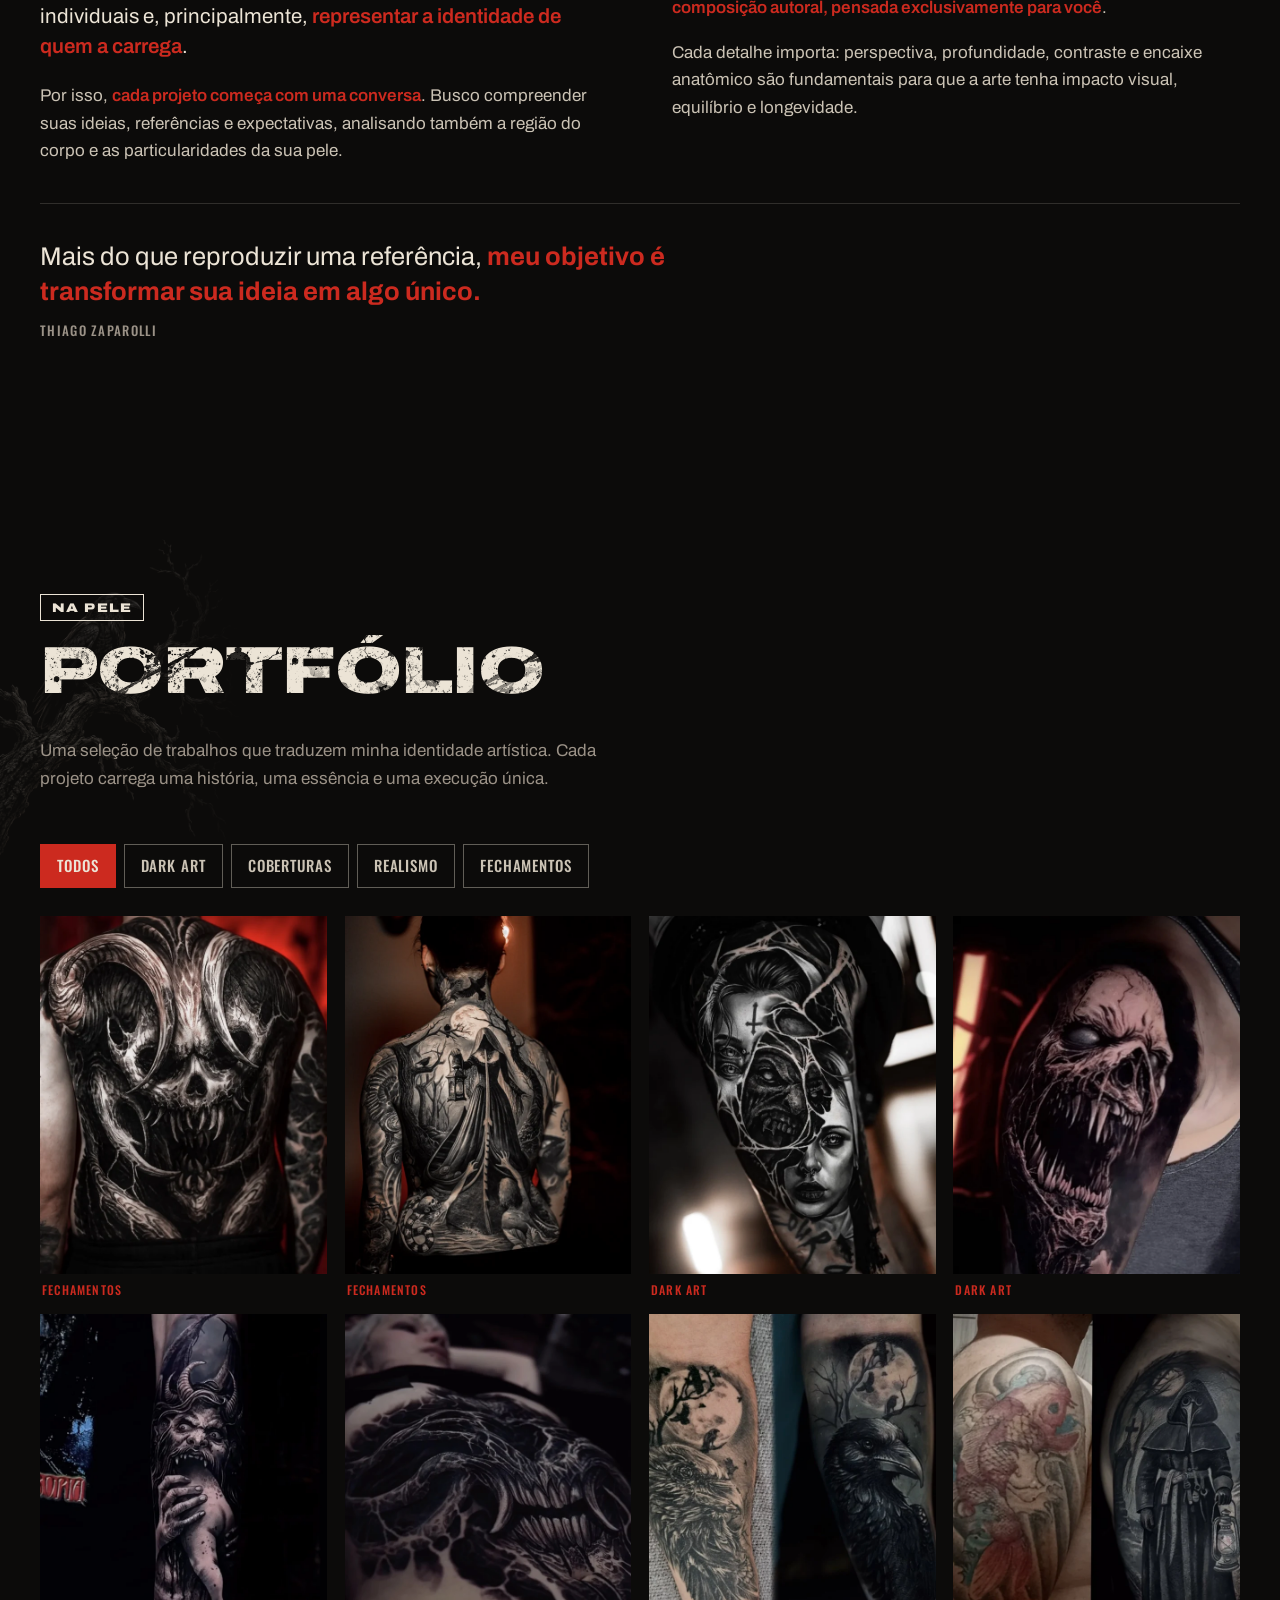
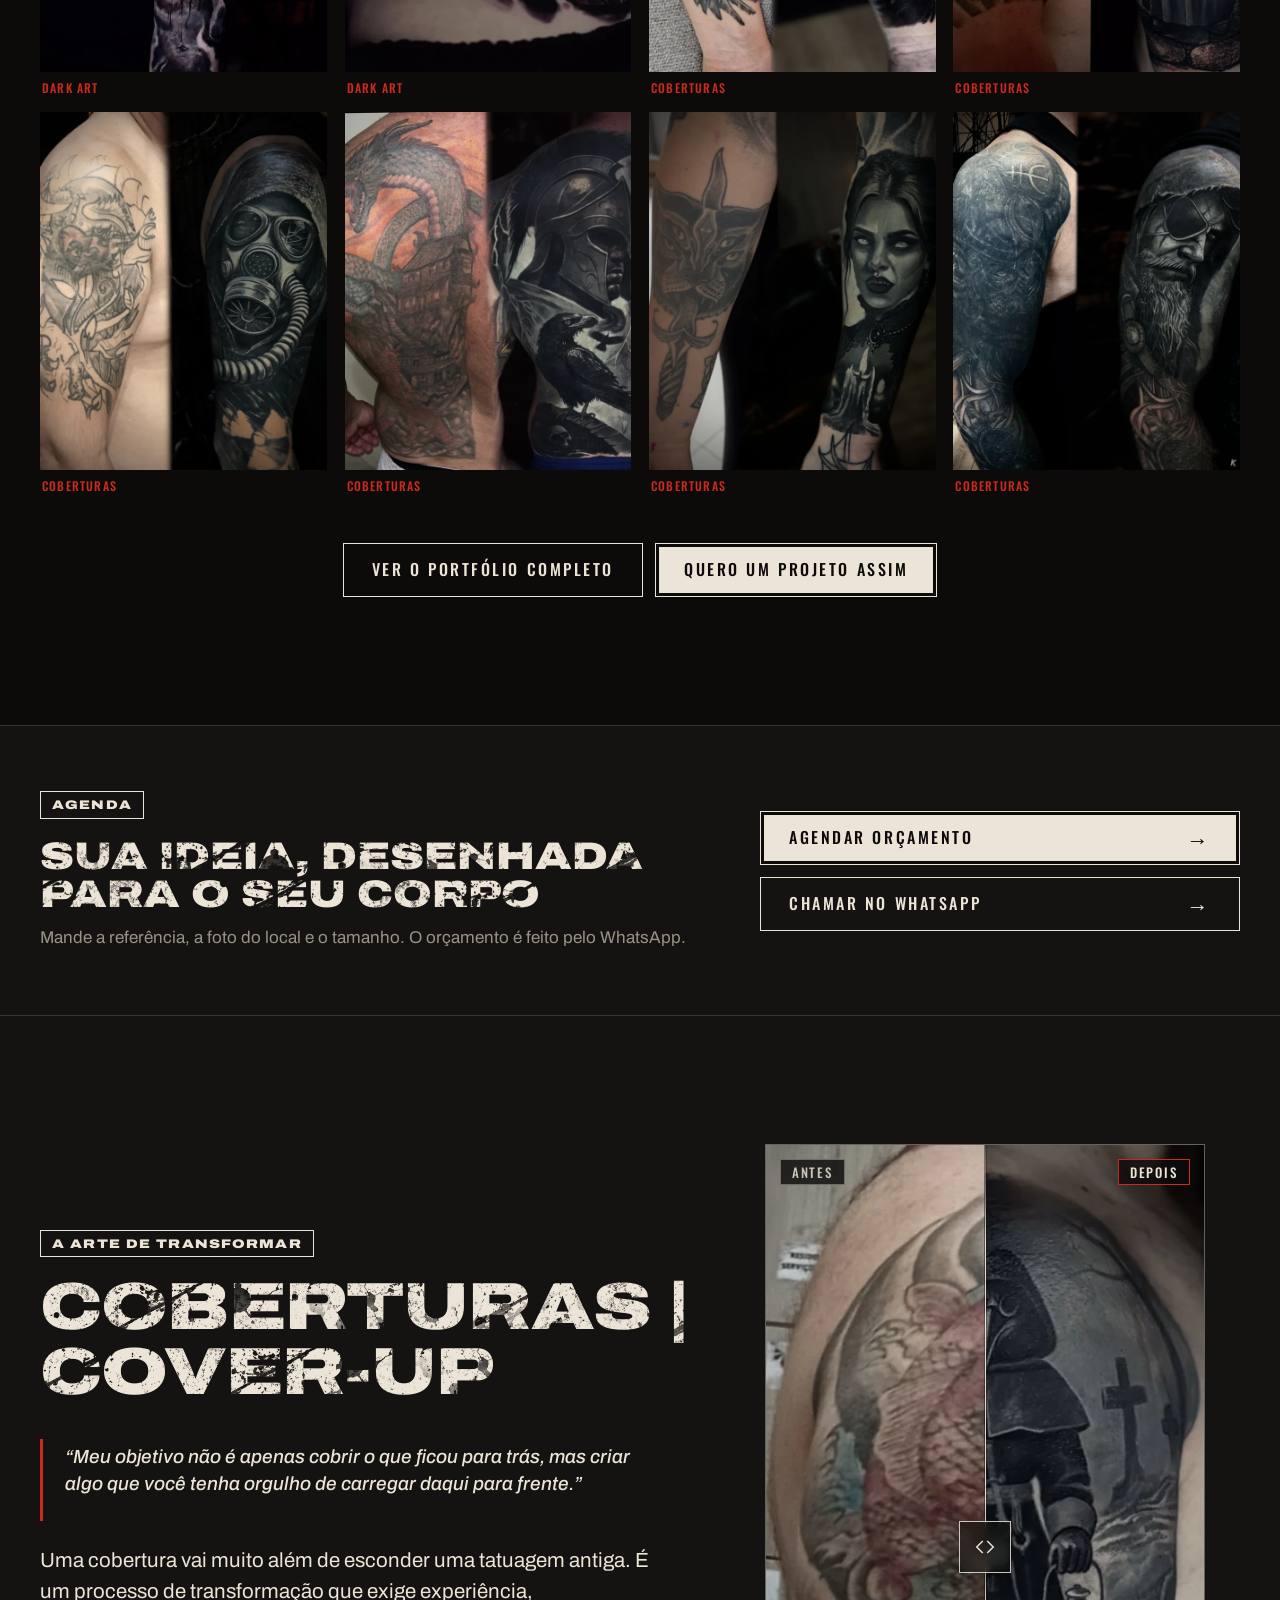
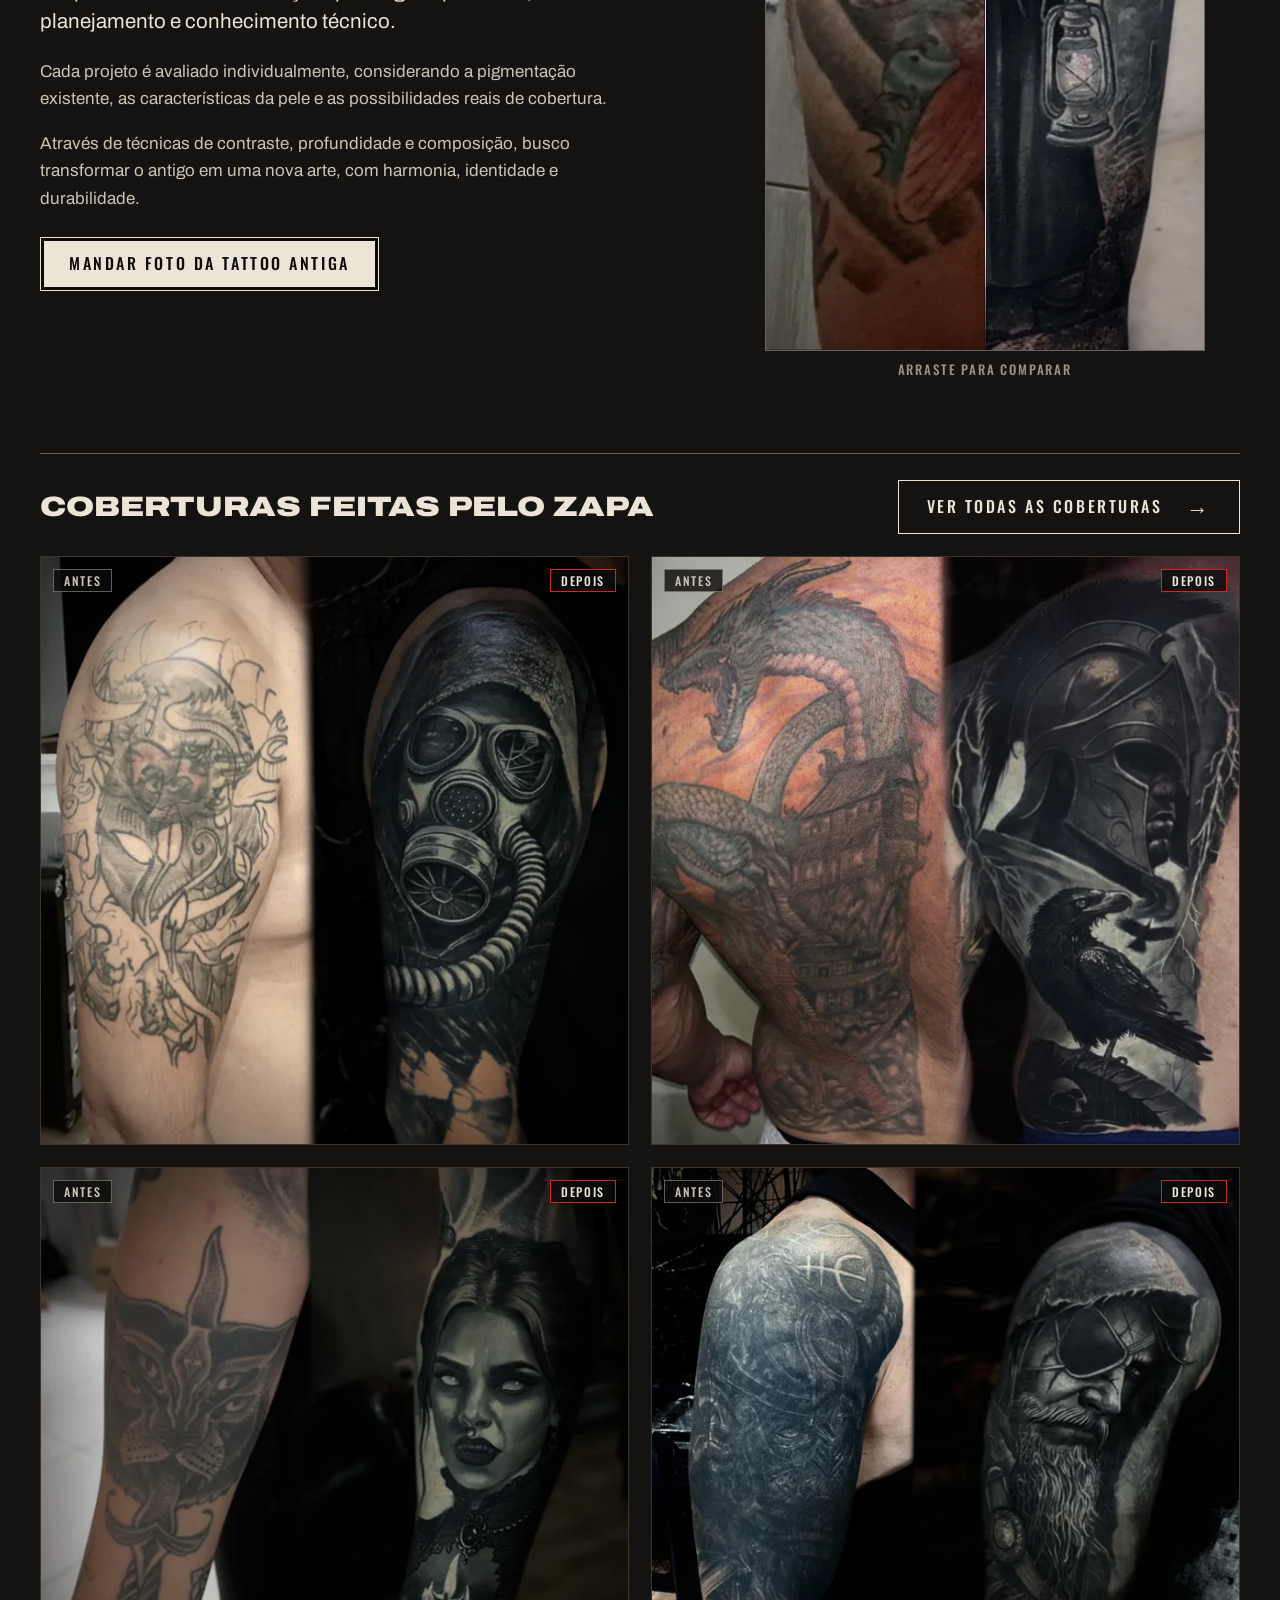
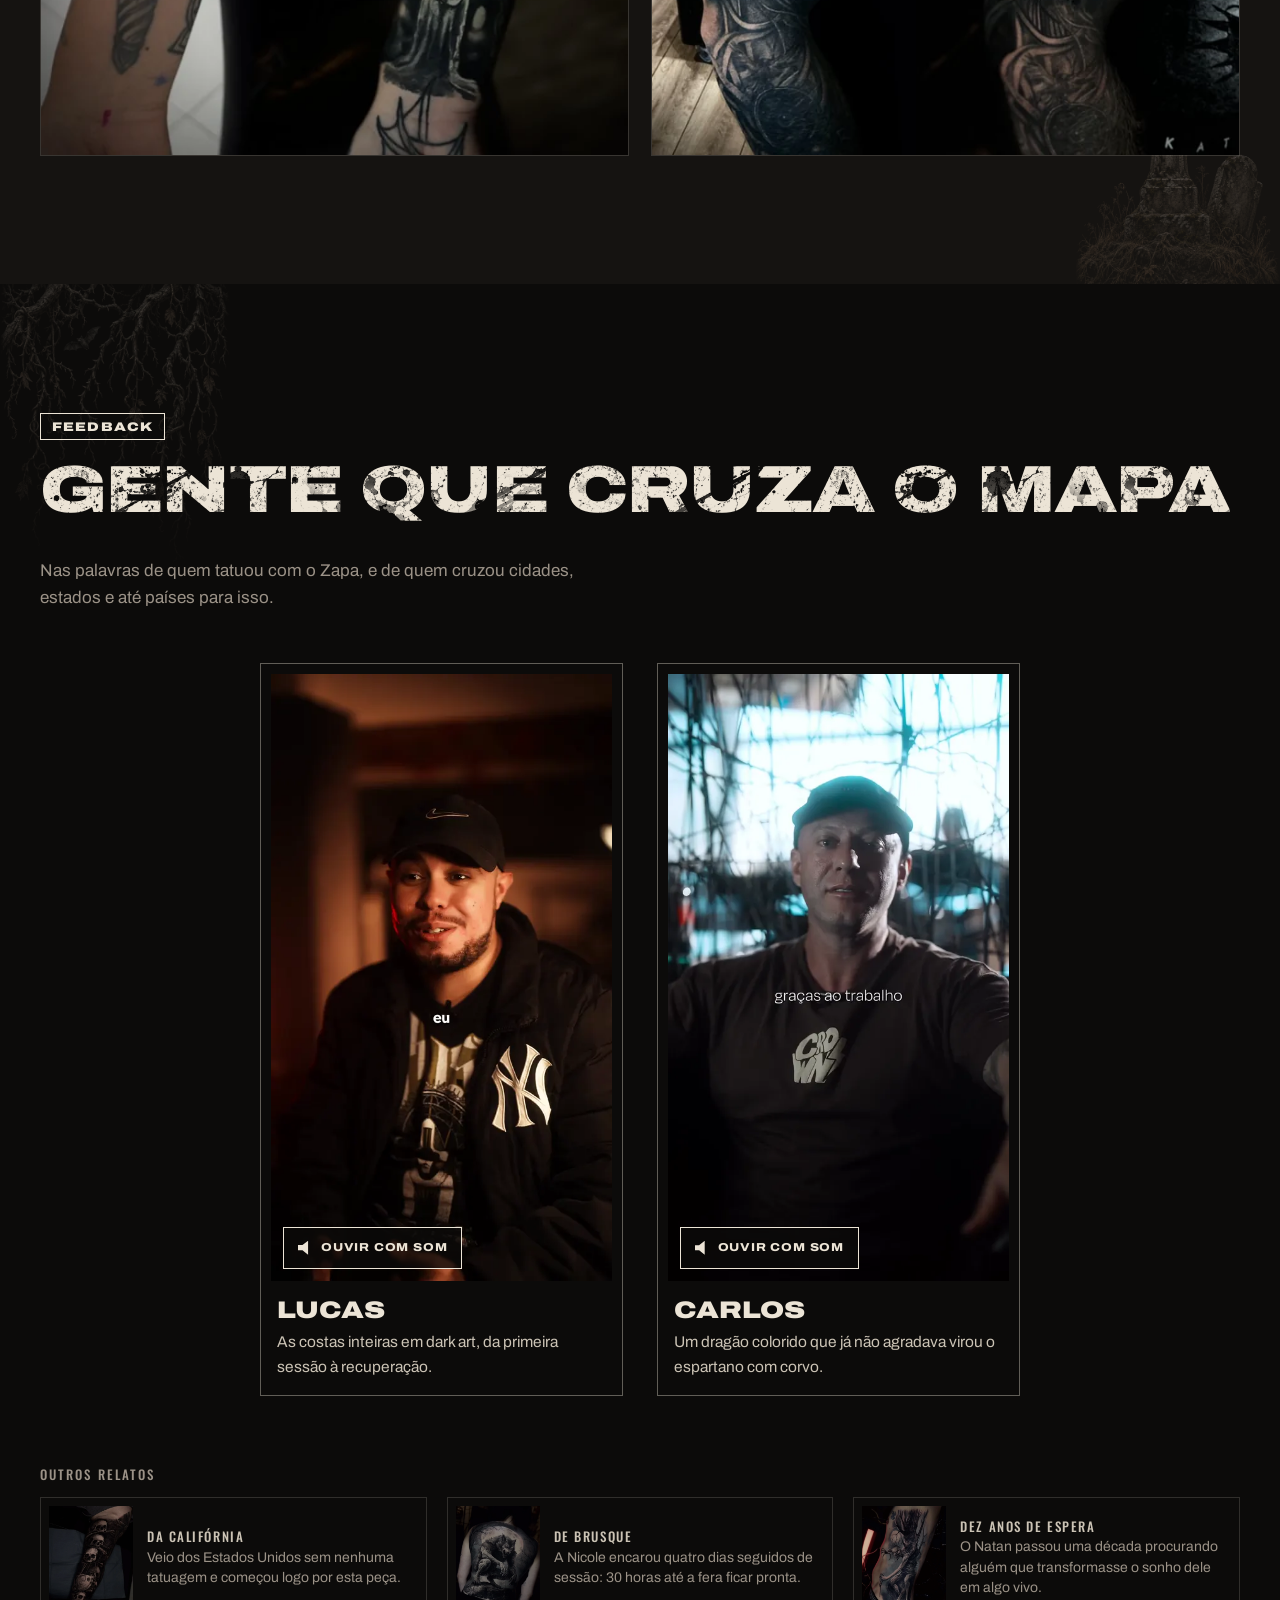
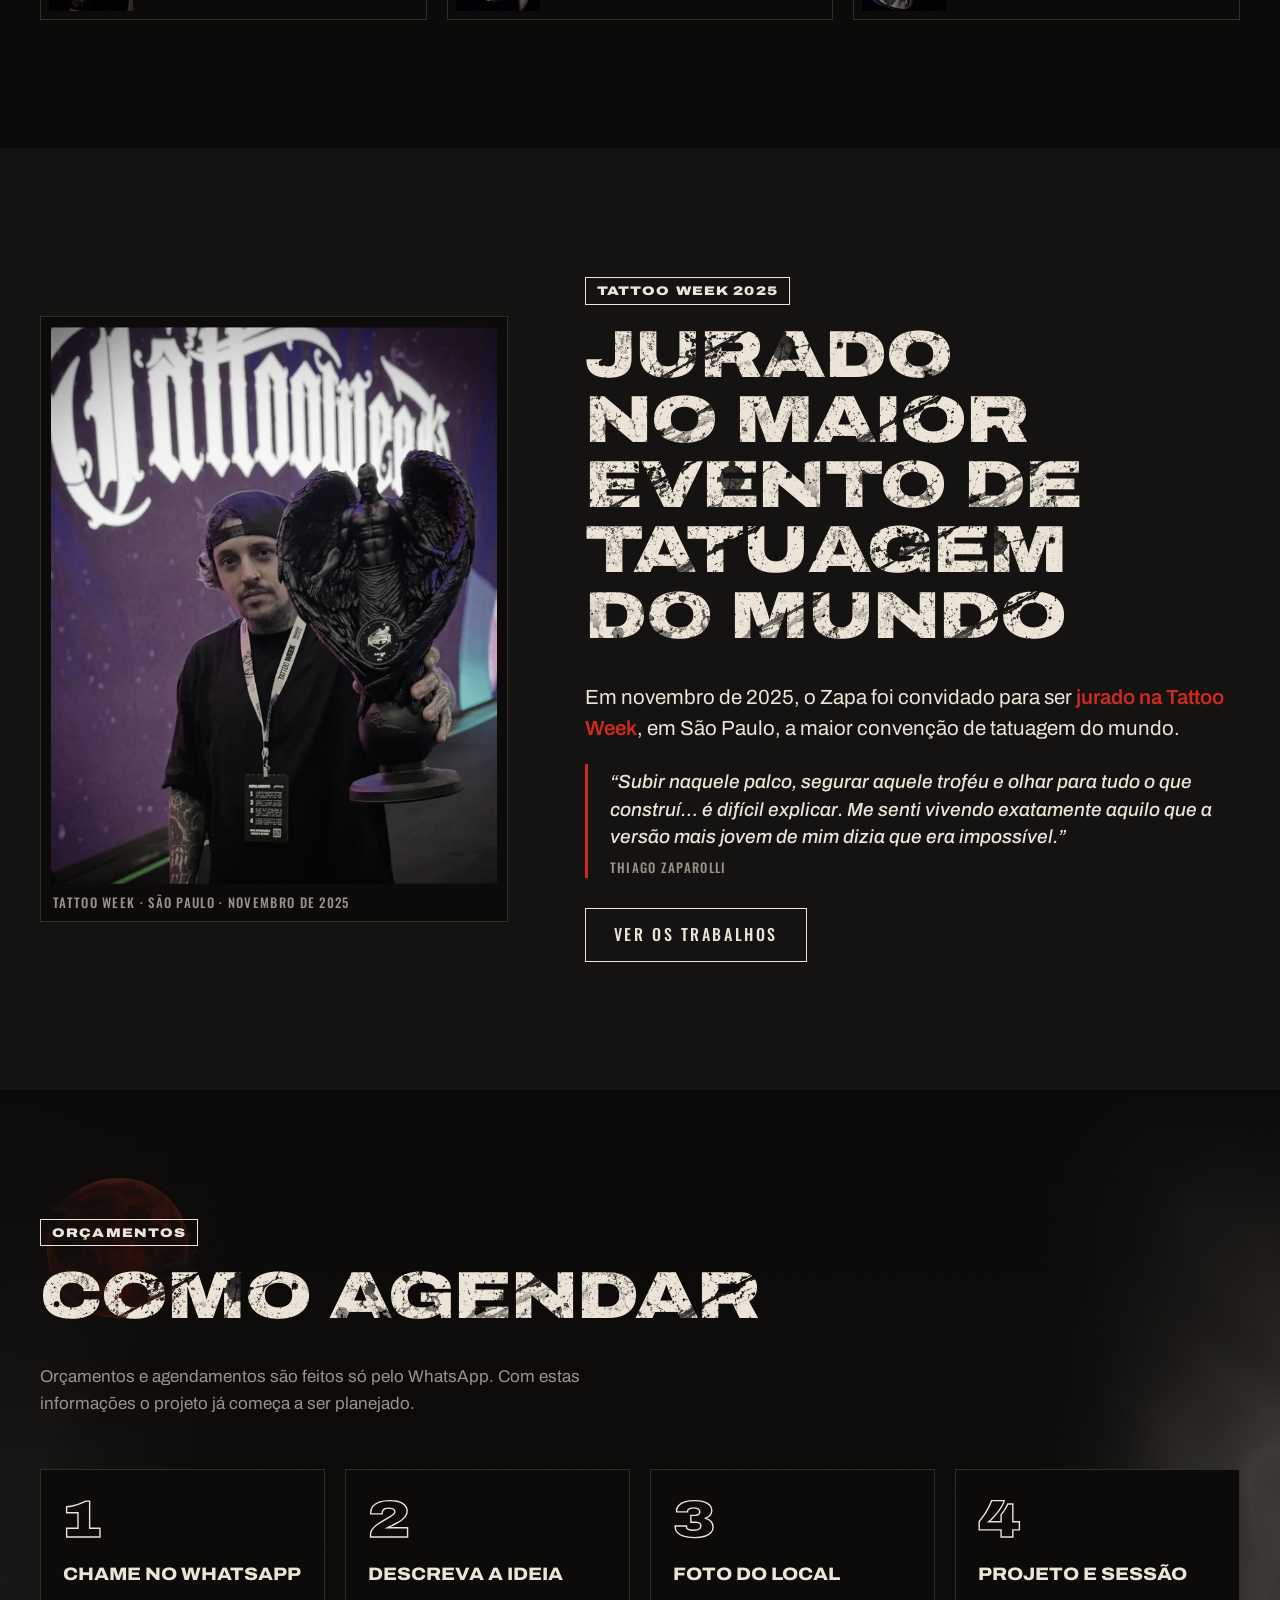
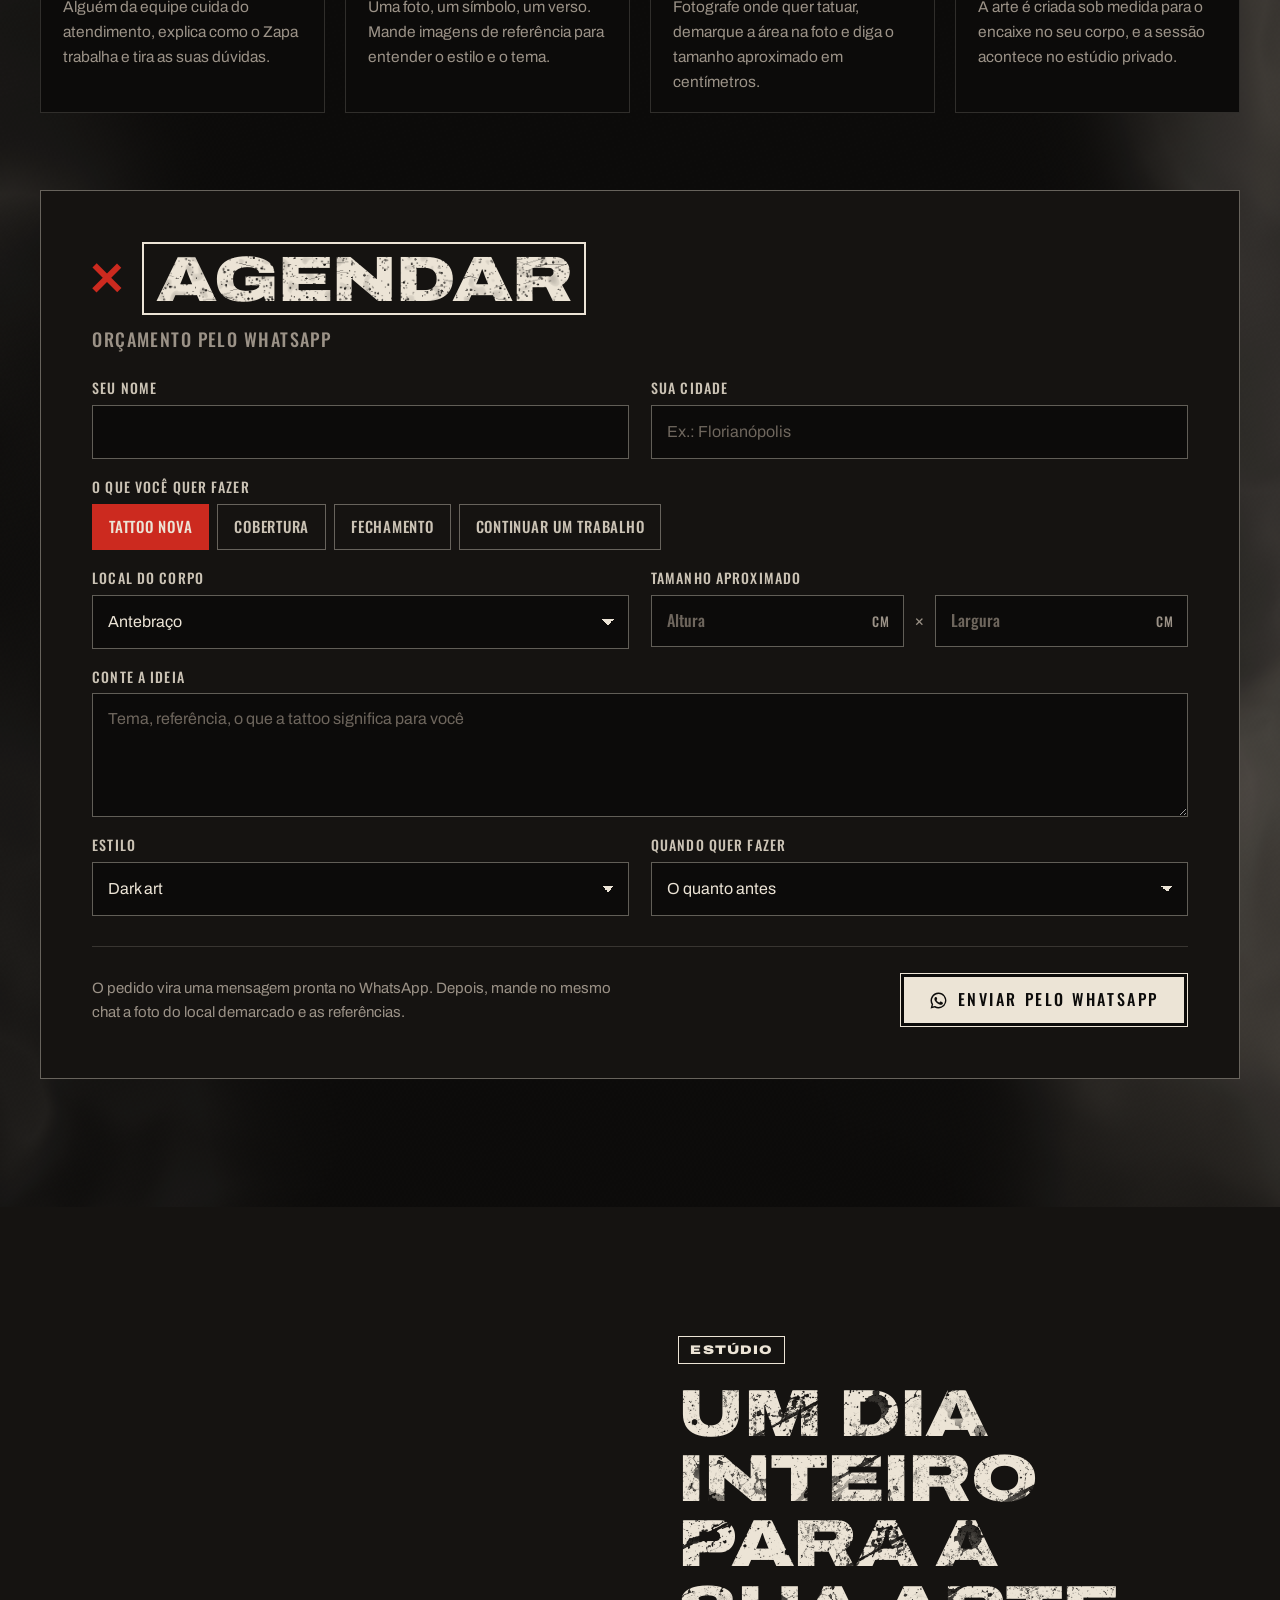
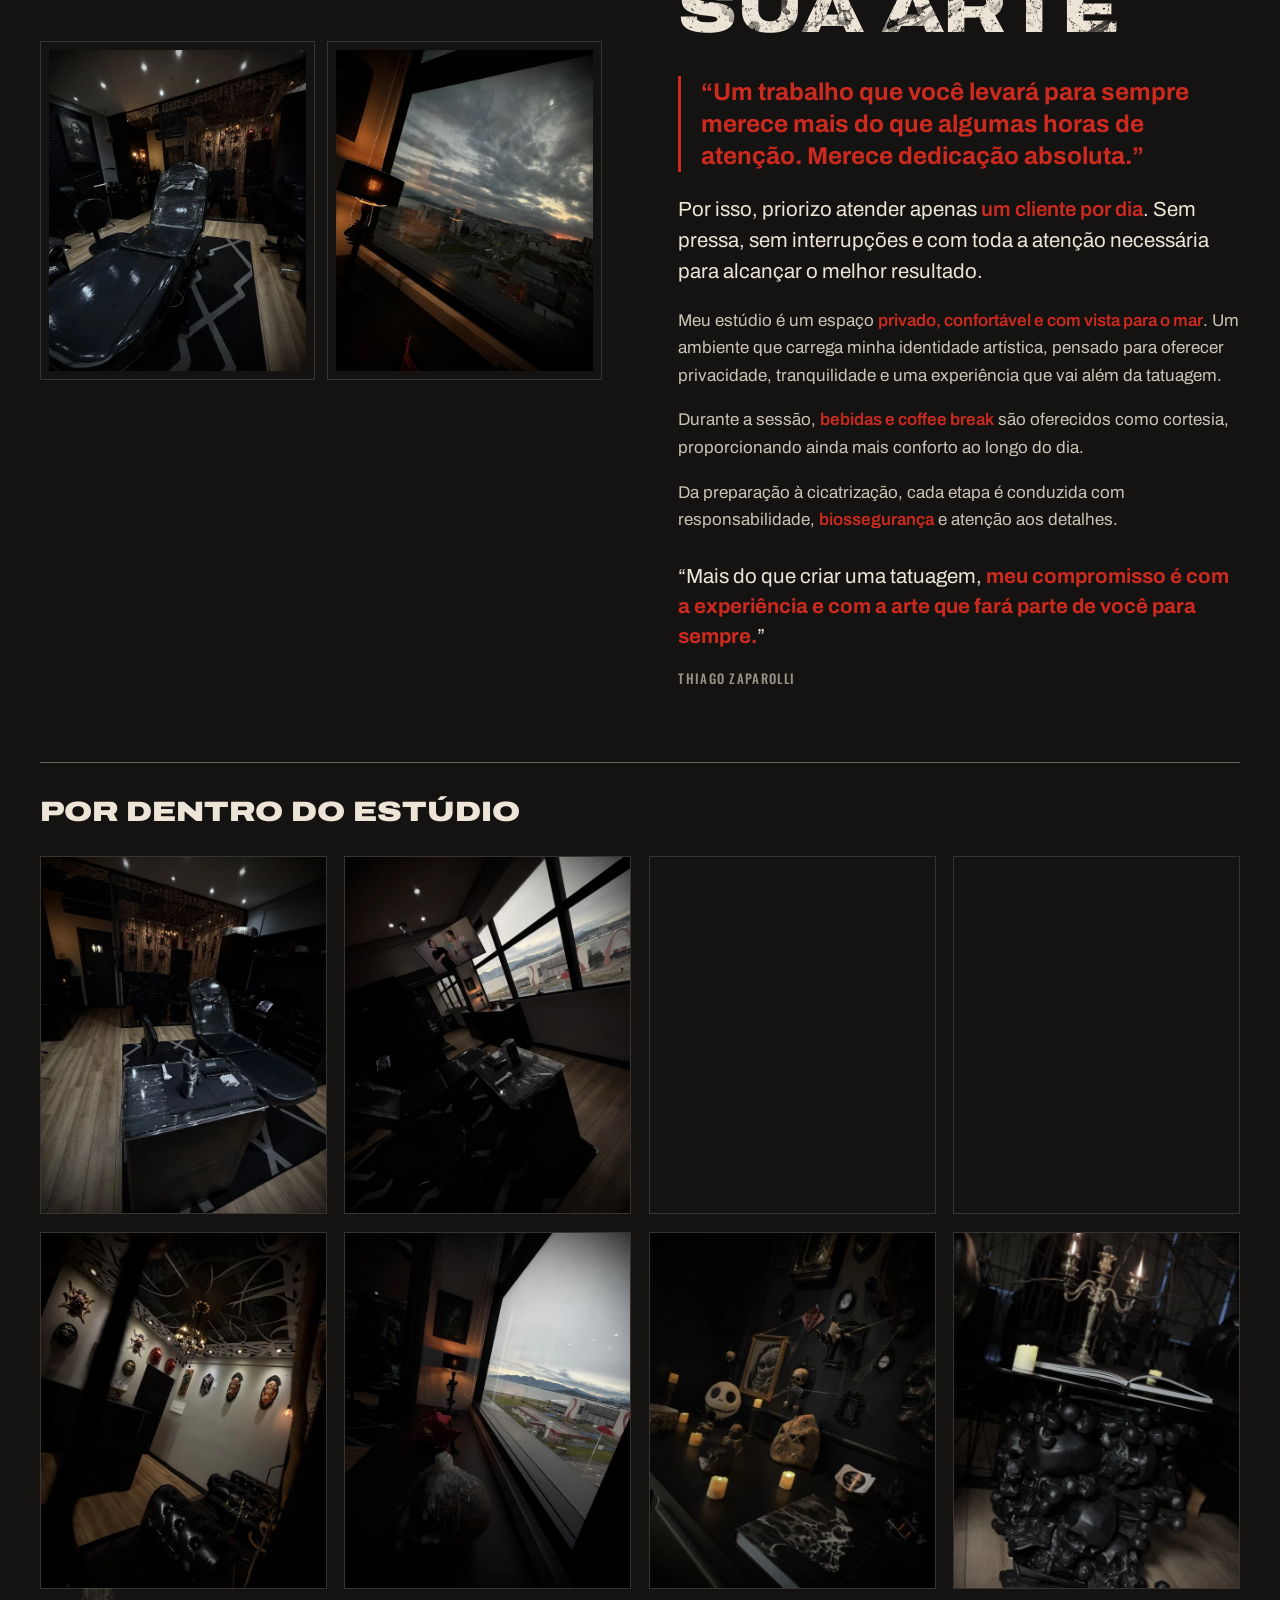
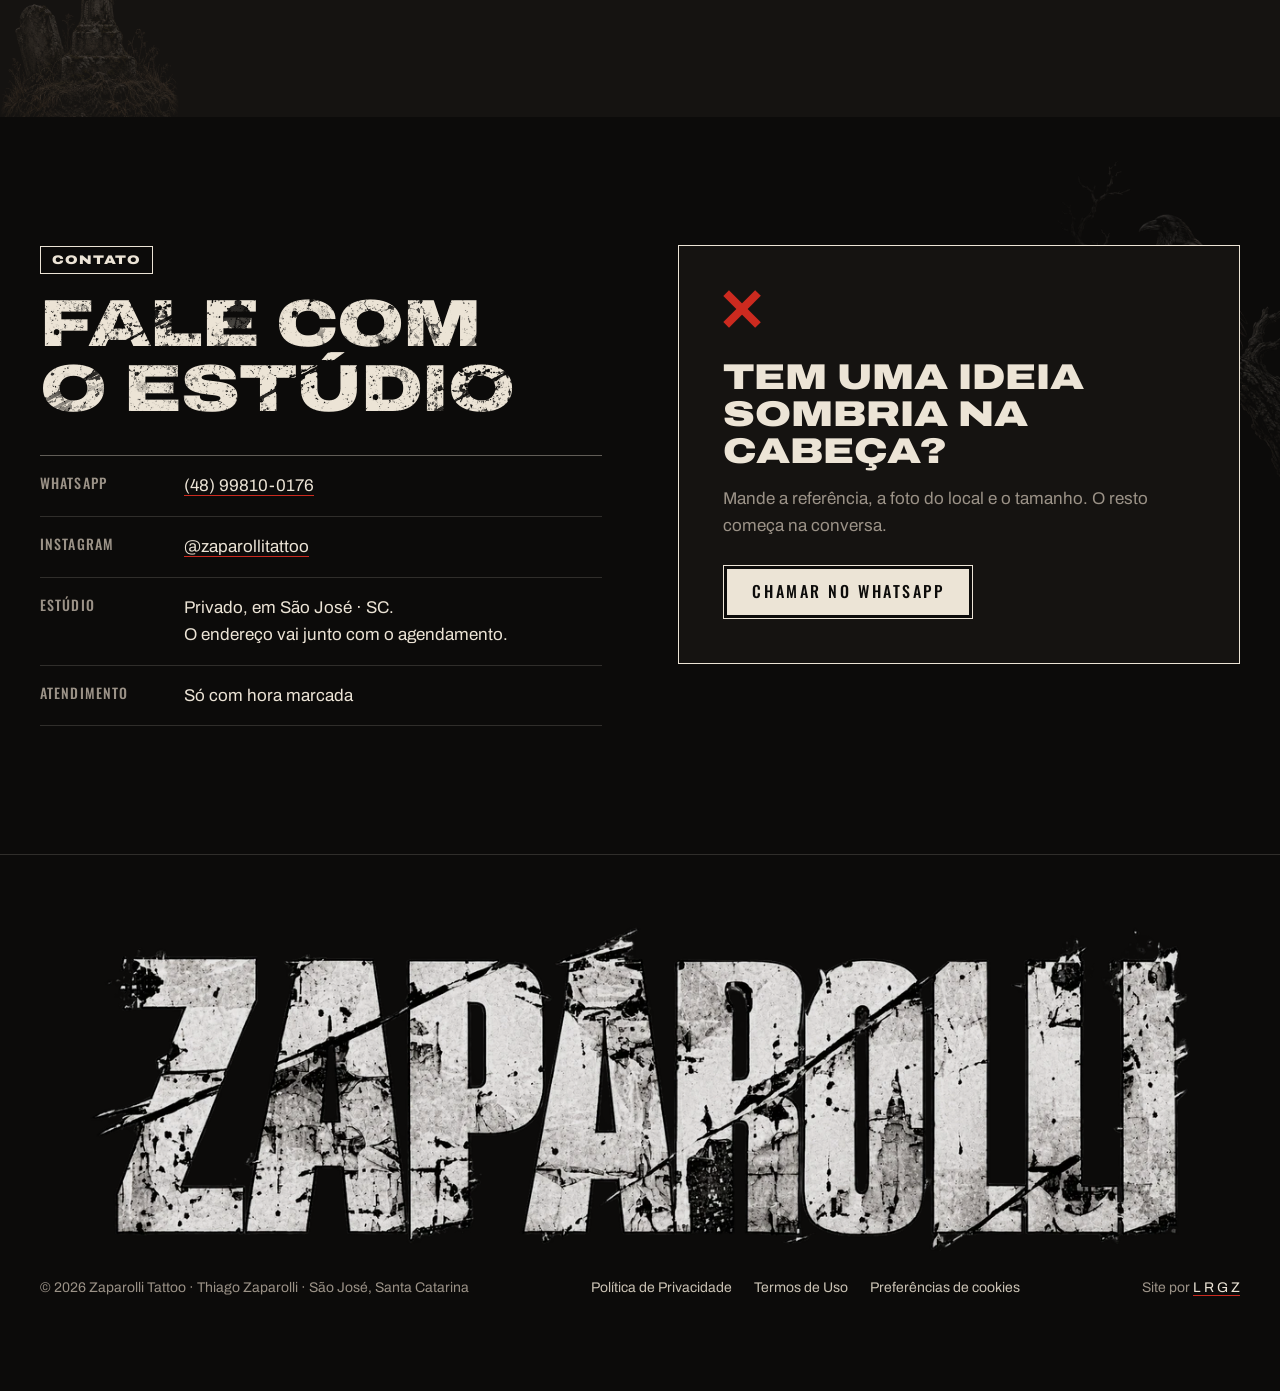
==== commit b2e8feb8: "Fumaça de volta ao modelo de ruído, agora suave e lenta (ciclos de 40 s e 64 s, pouca torção, fios a" ====
--- a/index.html
+++ b/index.html
@@ -124,7 +124,7 @@
       <img src="assets/img/hero-arte-1020.webp" srcset="assets/img/hero-arte-720.webp 720w, assets/img/hero-arte-1020.webp 1020w" sizes="70vw" alt="" width="1020" height="1406" fetchpriority="high" decoding="async">
     </picture>
   </div>
-  <div class="fumaca hero-fumaca" data-fumaca="0" data-forca="1.6" data-ciclo="24" data-v-pe="assets/video/fumaca-hero-pe.mp4" data-v-deitado="assets/video/fumaca-hero-deitado.mp4" aria-hidden="true"><canvas></canvas><video muted loop playsinline webkit-playsinline preload="none" disablepictureinpicture></video></div>
+  <div class="fumaca hero-fumaca" data-fumaca="0" data-forca="1.6" data-ciclo="40" data-v-pe="assets/video/fumaca-hero-pe.mp4" data-v-deitado="assets/video/fumaca-hero-deitado.mp4" aria-hidden="true"><canvas></canvas><video muted loop playsinline webkit-playsinline preload="none" disablepictureinpicture></video></div>
 
   <div class="hero-corpo wrap">
     <div class="hero-lado">
@@ -379,7 +379,7 @@
 
 <!-- COMO AGENDAR -->
 <section class="secao" id="como-agendar">
-  <div class="fumaca fumaca--calma" data-fumaca="1" data-forca=".9" data-ciclo="40" data-v-pe="assets/video/fumaca-calma-pe.mp4" data-v-deitado="assets/video/fumaca-calma-deitado.mp4" aria-hidden="true"><canvas></canvas><video muted loop playsinline webkit-playsinline preload="none" disablepictureinpicture></video></div>
+  <div class="fumaca fumaca--calma" data-fumaca="1" data-forca=".8" data-ciclo="64" data-v-pe="assets/video/fumaca-calma-pe.mp4" data-v-deitado="assets/video/fumaca-calma-deitado.mp4" aria-hidden="true"><canvas></canvas><video muted loop playsinline webkit-playsinline preload="none" disablepictureinpicture></video></div>
   <img class="orn orn--lua-esq" src="assets/img/orn/lua.webp" width="520" height="453" alt="" aria-hidden="true" loading="lazy" decoding="async" draggable="false">
   <div class="wrap">
     <div class="cab">
--- a/assets/css/zaparolli.css
+++ b/assets/css/zaparolli.css
@@ -73,15 +73,6 @@
   text-wrap: balance;
 }
 .titulo .desgaste { display: inline; -webkit-mask-image: url(../img/titulo-desgaste.webp); mask-image: url(../img/titulo-desgaste.webp); -webkit-mask-size: 760px auto; mask-size: 760px auto; -webkit-mask-repeat: repeat; mask-repeat: repeat; }
-.titulo sup.contagem {
-  font: 500 clamp(15px, 1.6vw, 20px)/1 var(--cond);
-  letter-spacing: .04em;
-  color: var(--sangue);
-  vertical-align: top;
-  margin-left: .3em;
-  position: relative;
-  top: .3em;
-}
 
 .chapeu {
   display: inline-block;
@@ -326,9 +317,9 @@
   opacity: 0; transform: translateY(16px);
   transition: opacity 1s var(--ease), transform 1s var(--ease);
 }
-.hero .nome img { clip-path: inset(-10% 100% -10% 0); transition: clip-path 1.3s var(--ease) .35s; }
+.hero .nome img { clip-path: inset(-40% 100% -40% -10%); transition: clip-path 1.3s var(--ease) .35s; }
 .hero.entrou .hero-lado, .hero.entrou .lema, .hero.entrou .etiquetas, .hero.entrou .hero-acoes .btn, .hero.entrou .hero-info, .hero.entrou .descer { opacity: 1; transform: none; }
-.hero.entrou .nome img { clip-path: inset(-10% -2% -10% 0); }
+.hero.entrou .nome img { clip-path: inset(-40% -20% -40% -10%); }
 .hero.entrou .hero-lado { transition-delay: .2s; }
 .hero.entrou .lema { transition-delay: .9s; }
 .hero.entrou .etiquetas { transition-delay: 1.05s; }
@@ -338,21 +329,6 @@
 .hero.entrou .hero-info { transition-delay: 1.4s; }
 .hero.entrou .descer { transition-delay: 1.6s; }
 .xis::before, .xis::after { background: var(--sangue); }
-
-/* ---------- faixa ---------- */
-
-.faixa { border-block: 1px solid var(--linha); overflow: hidden; background: var(--carvao); }
-.faixa-trilho { display: flex; align-items: center; width: max-content; animation: faixa 46s linear infinite; padding: 18px 0; }
-.faixa span {
-  font-family: var(--larga); font-stretch: 125%; font-weight: 900;
-  font-size: clamp(20px, 2.6vw, 32px); text-transform: uppercase; white-space: nowrap;
-  color: var(--osso); padding: 0 .7em;
-}
-.faixa span:nth-of-type(even) { color: transparent; -webkit-text-stroke: 1.2px var(--osso-2); }
-.faixa i { position: relative; width: 18px; height: 18px; flex: none; }
-.faixa i::before, .faixa i::after { content: ''; position: absolute; left: 50%; top: 50%; width: 120%; height: 22%; background: var(--sangue); transform: translate(-50%, -50%) rotate(45deg); }
-.faixa i::after { transform: translate(-50%, -50%) rotate(-45deg); }
-@keyframes faixa { to { transform: translateX(-50%); } }
 
 /* ---------- seções ---------- */
 
@@ -471,11 +447,7 @@
 
 /* coberturas */
 .cobertura { display: grid; grid-template-columns: minmax(0, 6fr) minmax(0, 5fr); gap: clamp(32px, 6vw, 88px); align-items: center; }
-.etapas { list-style: none; counter-reset: e; margin: 26px 0 26px; padding: 0; border-top: 1px solid var(--linha); }
-.etapas li { counter-increment: e; display: grid; grid-template-columns: 44px 1fr; column-gap: 12px; padding: 15px 0; border-bottom: 1px solid var(--linha); }
-.etapas li::before { content: counter(e, decimal-leading-zero); grid-row: span 2; font: 500 15px/1.5 var(--cond); color: var(--sangue); letter-spacing: .06em; }
-.etapas b { font: 500 16px/1.4 var(--cond); letter-spacing: .06em; text-transform: uppercase; color: var(--osso); }
-.etapas span { color: var(--cinza); font-size: 15.5px; }
+
 .cobertura .citacao { margin: 6px 0 24px; }
 .cobertura .btn { margin-top: 8px; }
 /* antes e depois no esquema da WRM: duas fotos sobrepostas, o controle (range) move a divisa */
@@ -555,10 +527,6 @@
 .estudio .fotos { display: grid; grid-template-columns: 1fr 1fr; gap: 12px; }
 .estudio figure { margin: 0; border: 1px solid var(--linha); padding: 8px; }
 .estudio figure img { width: 100%; aspect-ratio: 4 / 5; object-fit: cover; }
-.lista-x { list-style: none; margin: 22px 0 24px; padding: 0; }
-.lista-x li { position: relative; padding: 12px 0 12px 30px; border-bottom: 1px solid var(--linha); color: var(--osso-2); }
-.lista-x li::before, .lista-x li::after { content: ''; position: absolute; left: 3px; top: 1.32em; width: 13px; height: 2.6px; background: var(--sangue); transform: rotate(45deg); }
-.lista-x li::after { transform: rotate(-45deg); }
 
 /* como agendar */
 .passos { list-style: none; margin: 0; padding: 0; display: grid; grid-template-columns: repeat(4, minmax(0, 1fr)); gap: clamp(12px, 1.6vw, 20px); }
@@ -899,25 +867,6 @@
 @media (max-width: 640px) { .cookies { left: 10px; right: 10px; padding: 16px 16px 14px; } .cookies-acoes .btn { flex: 1 1 100%; } }
 body.com-cookies .zap { opacity: 0; pointer-events: none; }
 
-/* faixa de autoridade (24/10): Tattoo Week e números logo abaixo do topo */
-.autoridade { border-bottom: 1px solid var(--linha); background: var(--carvao); }
-.autoridade .wrap { display: flex; flex-wrap: wrap; align-items: center; justify-content: space-between; gap: 18px 40px; padding-top: 26px; padding-bottom: 26px; }
-.selo-tw { display: flex; align-items: center; gap: 16px; text-decoration: none; color: var(--osso); }
-.selo-tw__ic { display: grid; place-items: center; width: 46px; height: 46px; flex: none; border: 1.5px solid var(--sangue); color: var(--sangue); font-size: 18px; transition: background-color .35s var(--ease), color .35s var(--ease); }
-.selo-tw:hover .selo-tw__ic { background: var(--sangue); color: var(--osso); }
-.selo-tw b { display: block; font-family: var(--larga); font-stretch: 115%; font-weight: 800; font-size: clamp(14px, 1.4vw, 17px); text-transform: uppercase; letter-spacing: .02em; }
-.selo-tw span:last-child { font: 400 13px/1.4 var(--cond); letter-spacing: .12em; text-transform: uppercase; color: var(--cinza); }
-.autoridade-num { list-style: none; margin: 0; padding: 0; display: flex; gap: 0; }
-.autoridade-num li { padding: 0 clamp(16px, 2.4vw, 32px); border-left: 1px solid var(--linha); font: 400 12.5px/1.3 var(--cond); letter-spacing: .12em; text-transform: uppercase; color: var(--cinza); }
-.autoridade-num li:first-child { border-left: 0; padding-left: 0; }
-.autoridade-num b { display: block; font-family: var(--larga); font-stretch: 125%; font-weight: 900; font-size: clamp(22px, 2.4vw, 30px); line-height: 1.05; color: var(--osso); letter-spacing: 0; }
-@media (max-width: 860px) {
-  .autoridade .wrap { flex-direction: column; align-items: stretch; }
-  .autoridade-num { justify-content: space-between; }
-  .autoridade-num li { padding: 0 10px; flex: 1; text-align: center; font-size: 11px; }
-  .autoridade-num li:first-child { padding-left: 0; }
-}
-
 /* faixa de agendamento depois do portfólio */
 .cta-faixa { border-block: 1px solid var(--linha); background: var(--fuligem); }
 .cta-faixa .wrap { display: grid; grid-template-columns: minmax(0, 1.4fr) minmax(0, 1fr); gap: 24px 48px; align-items: center; padding-top: clamp(40px, 5vw, 64px); padding-bottom: clamp(40px, 5vw, 64px); }
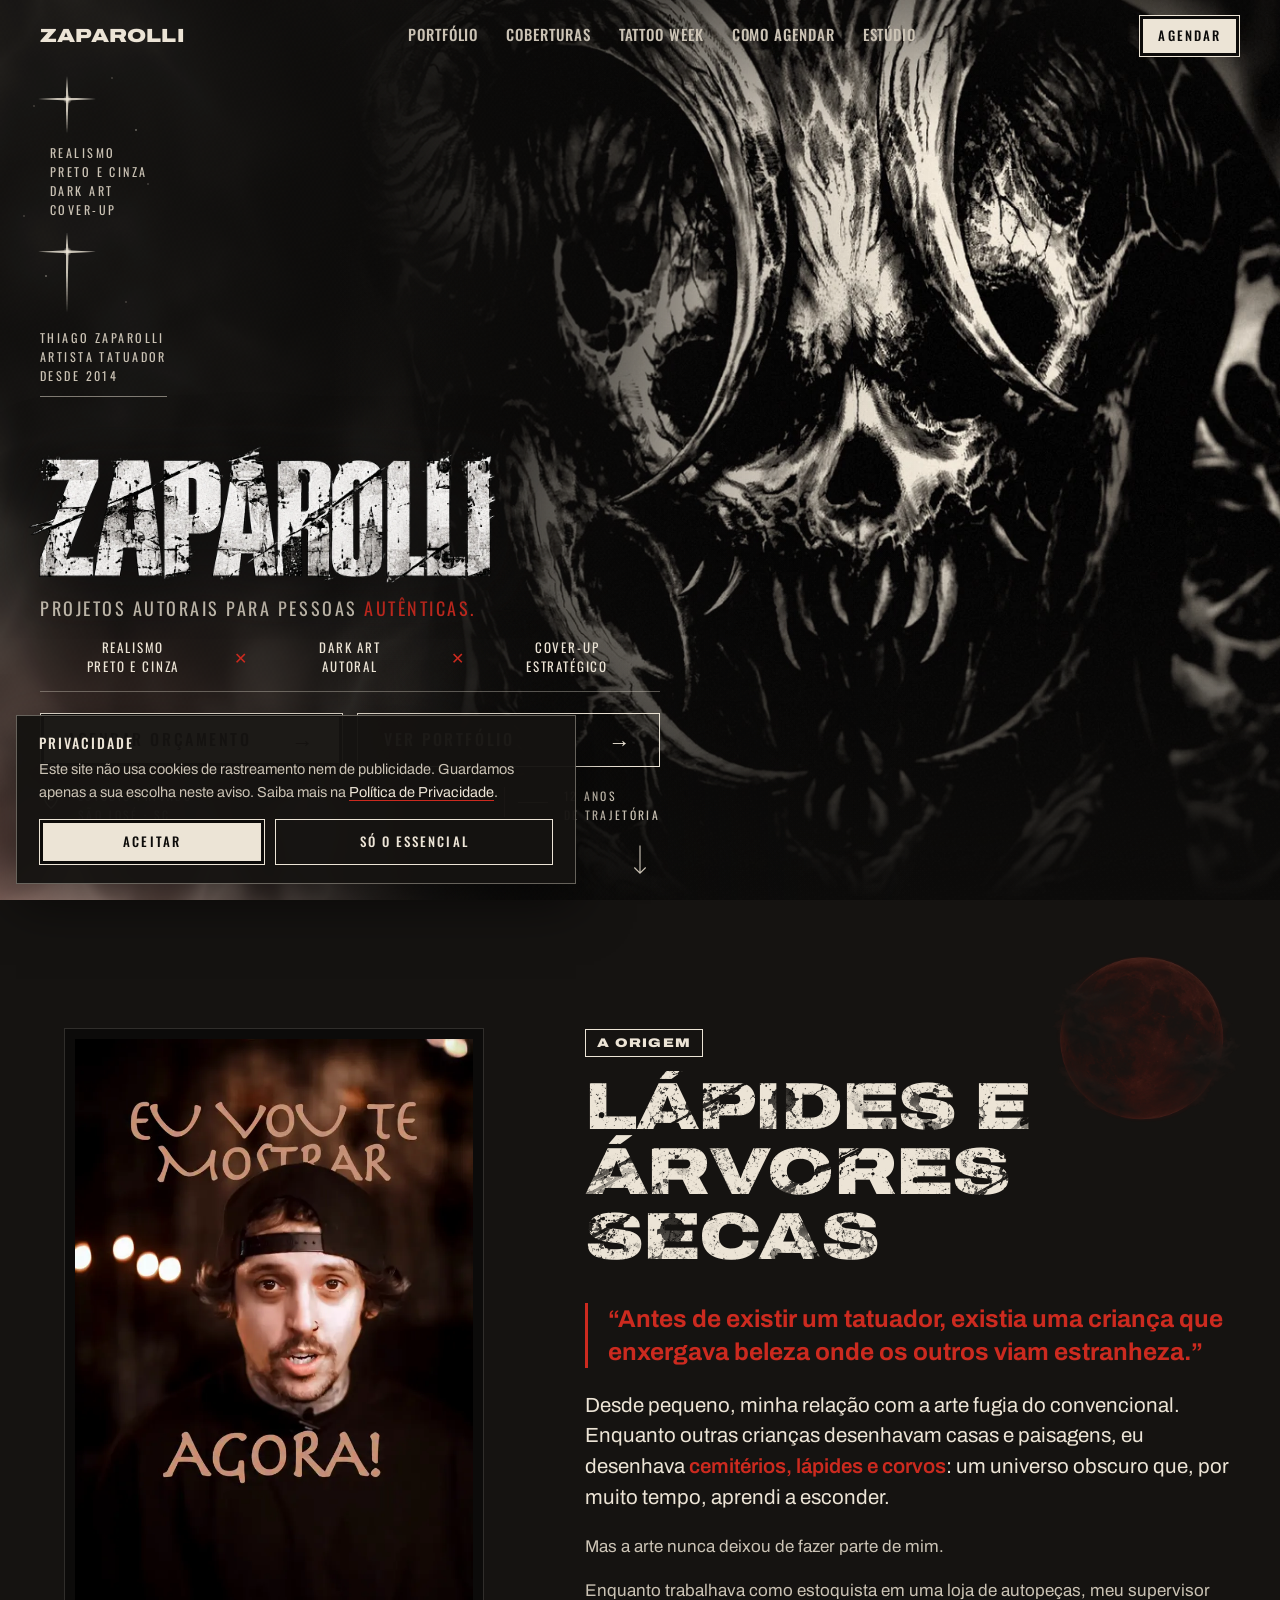
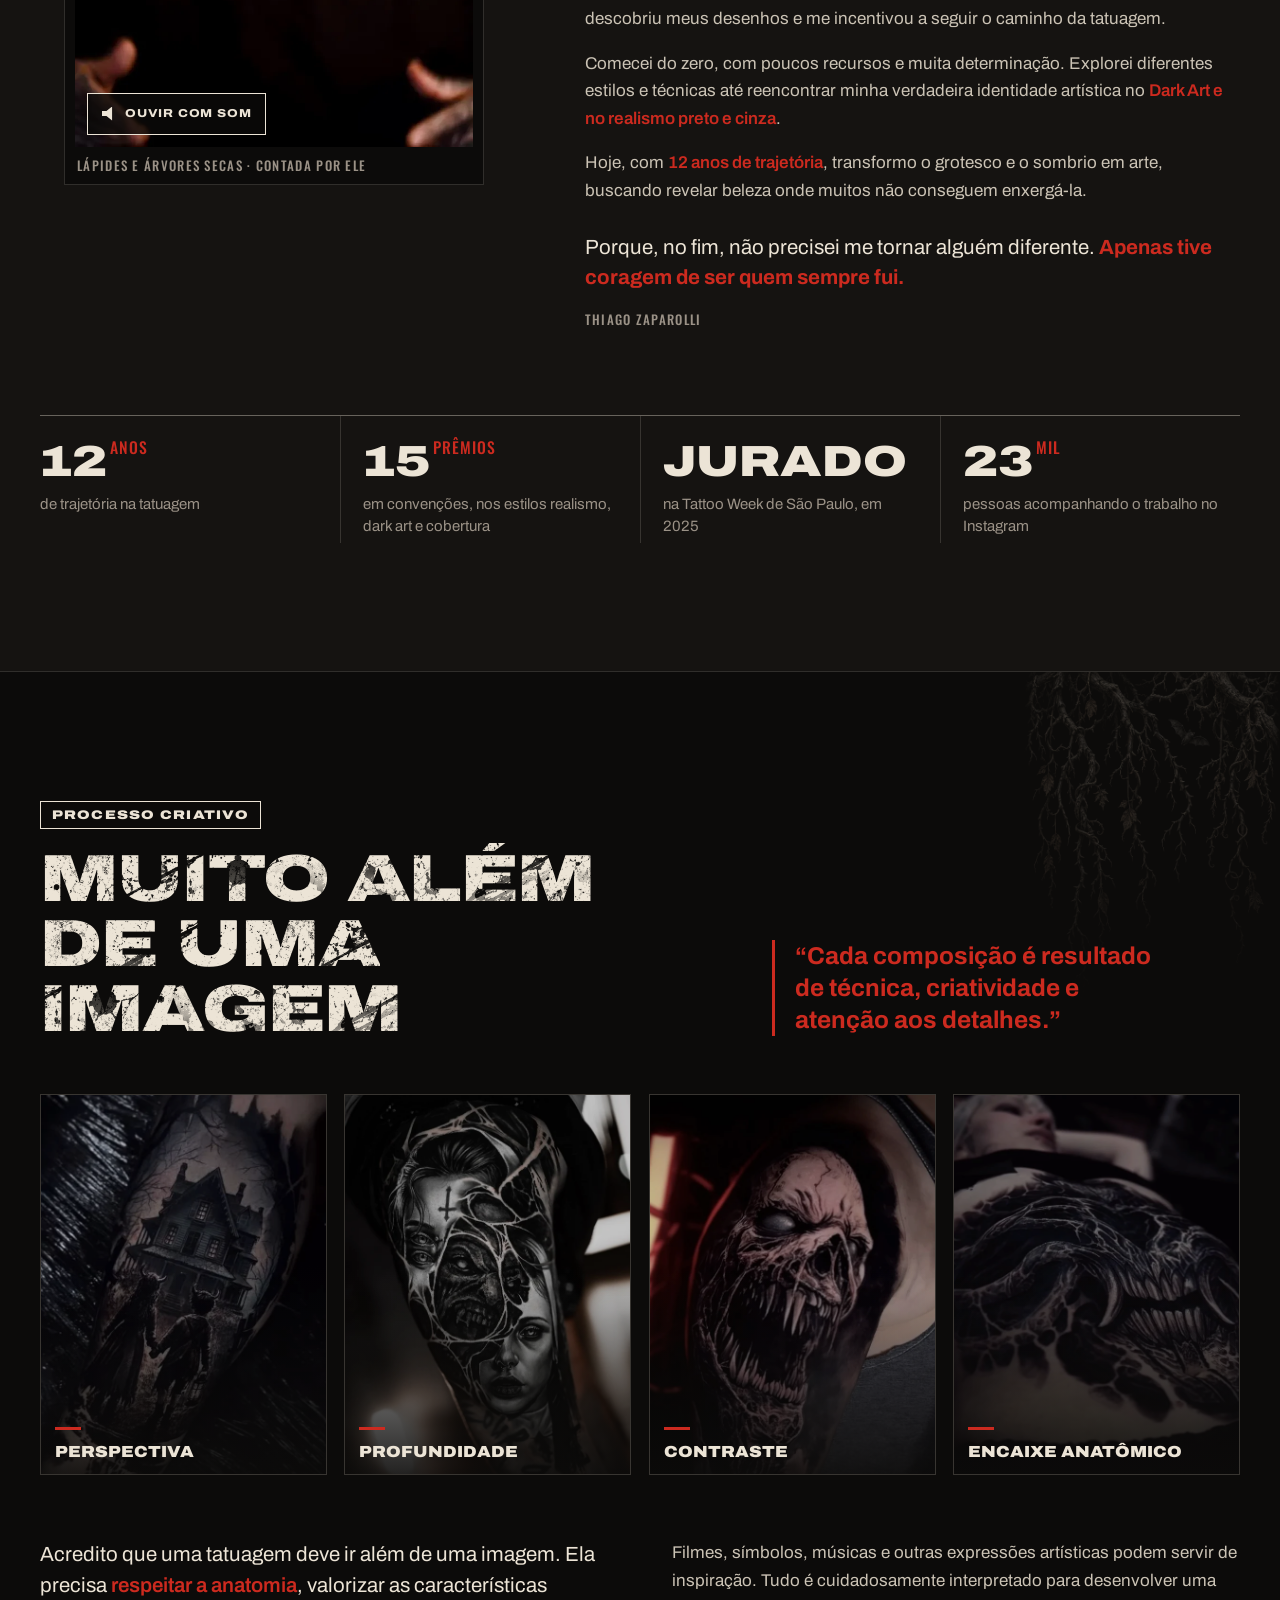
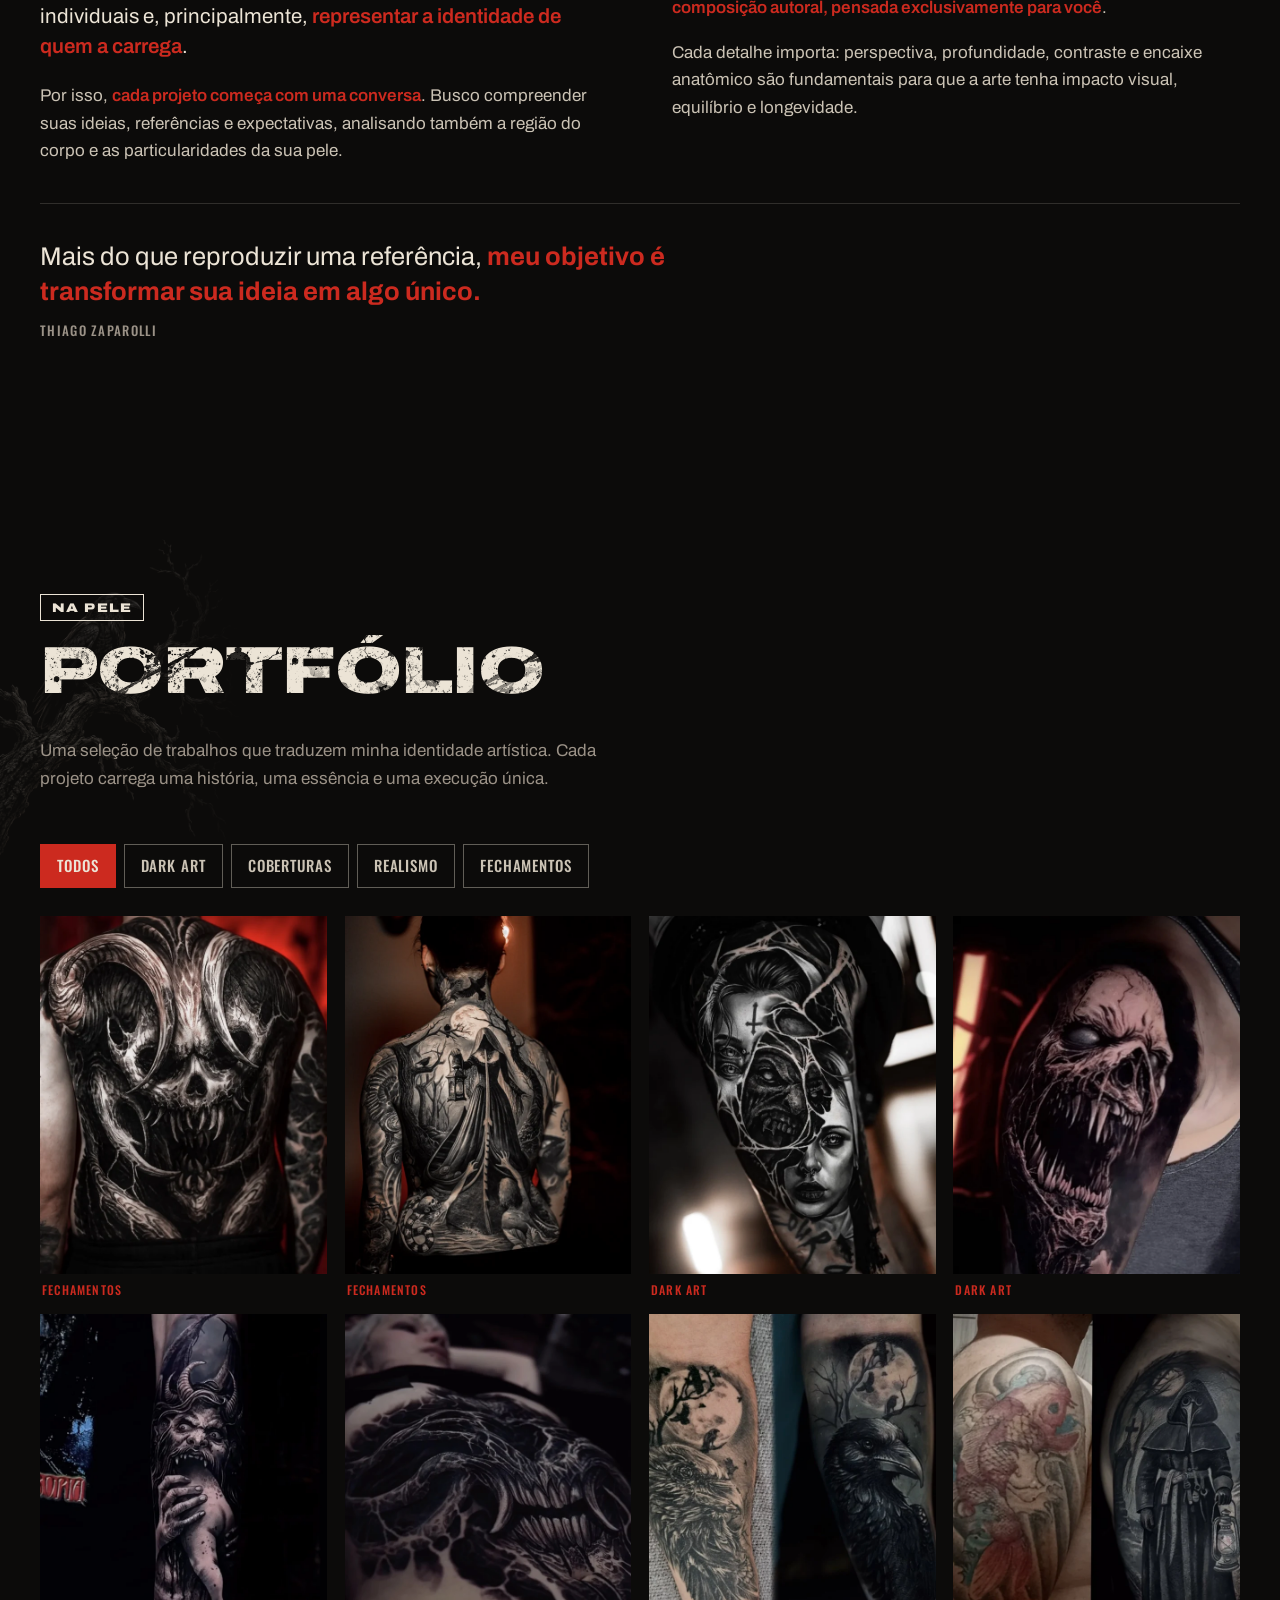
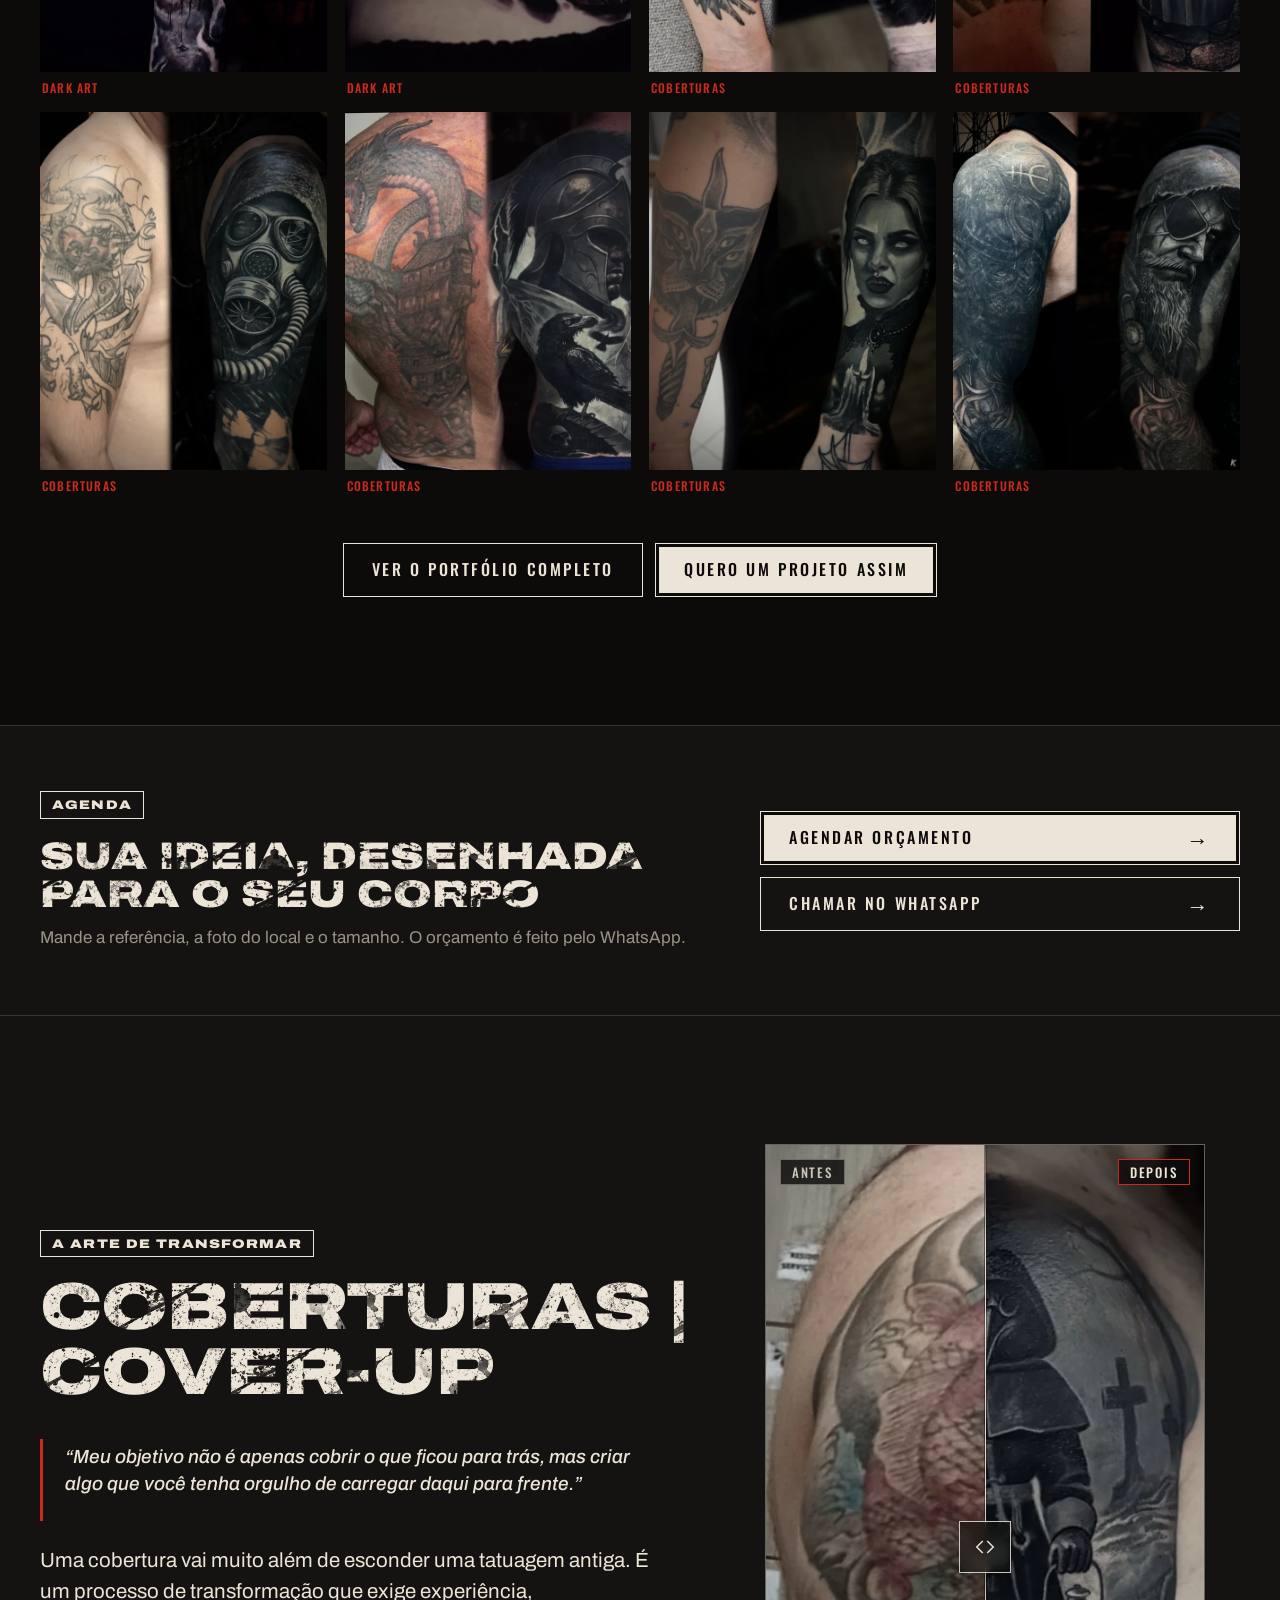
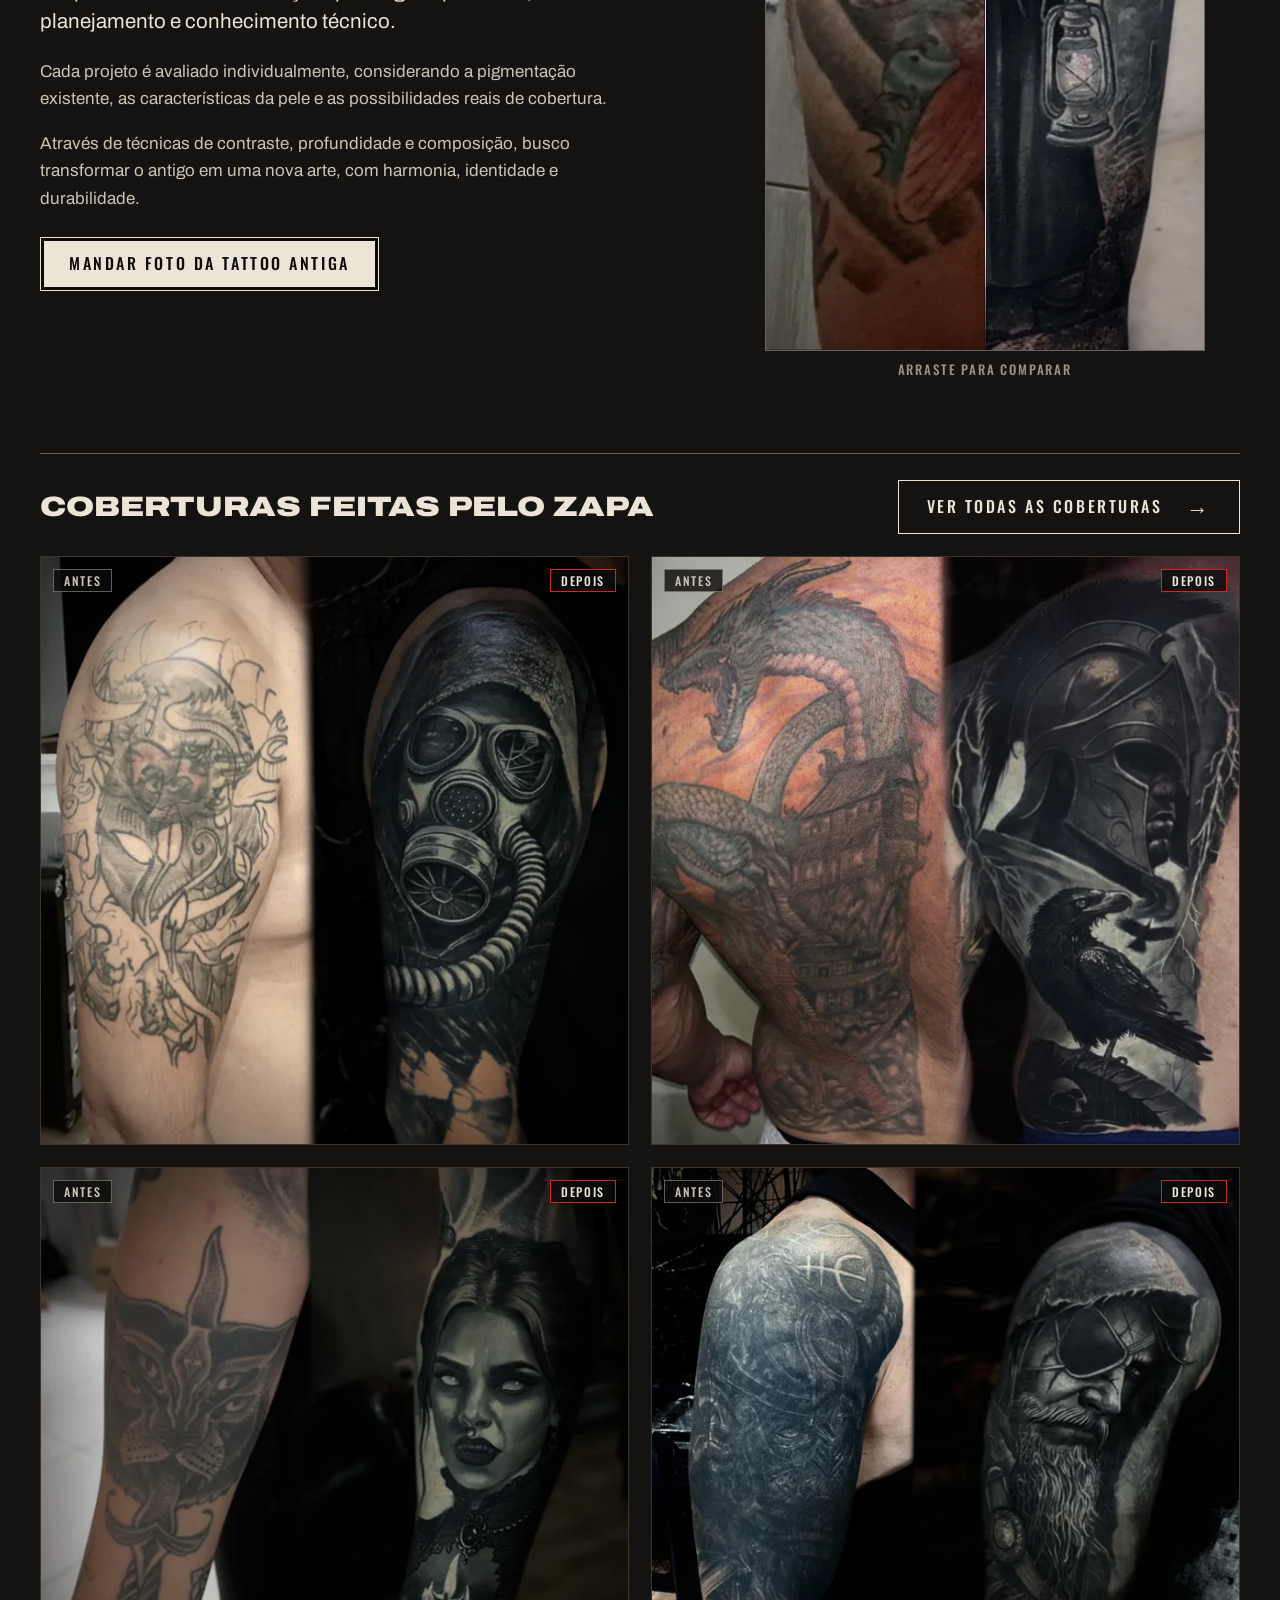
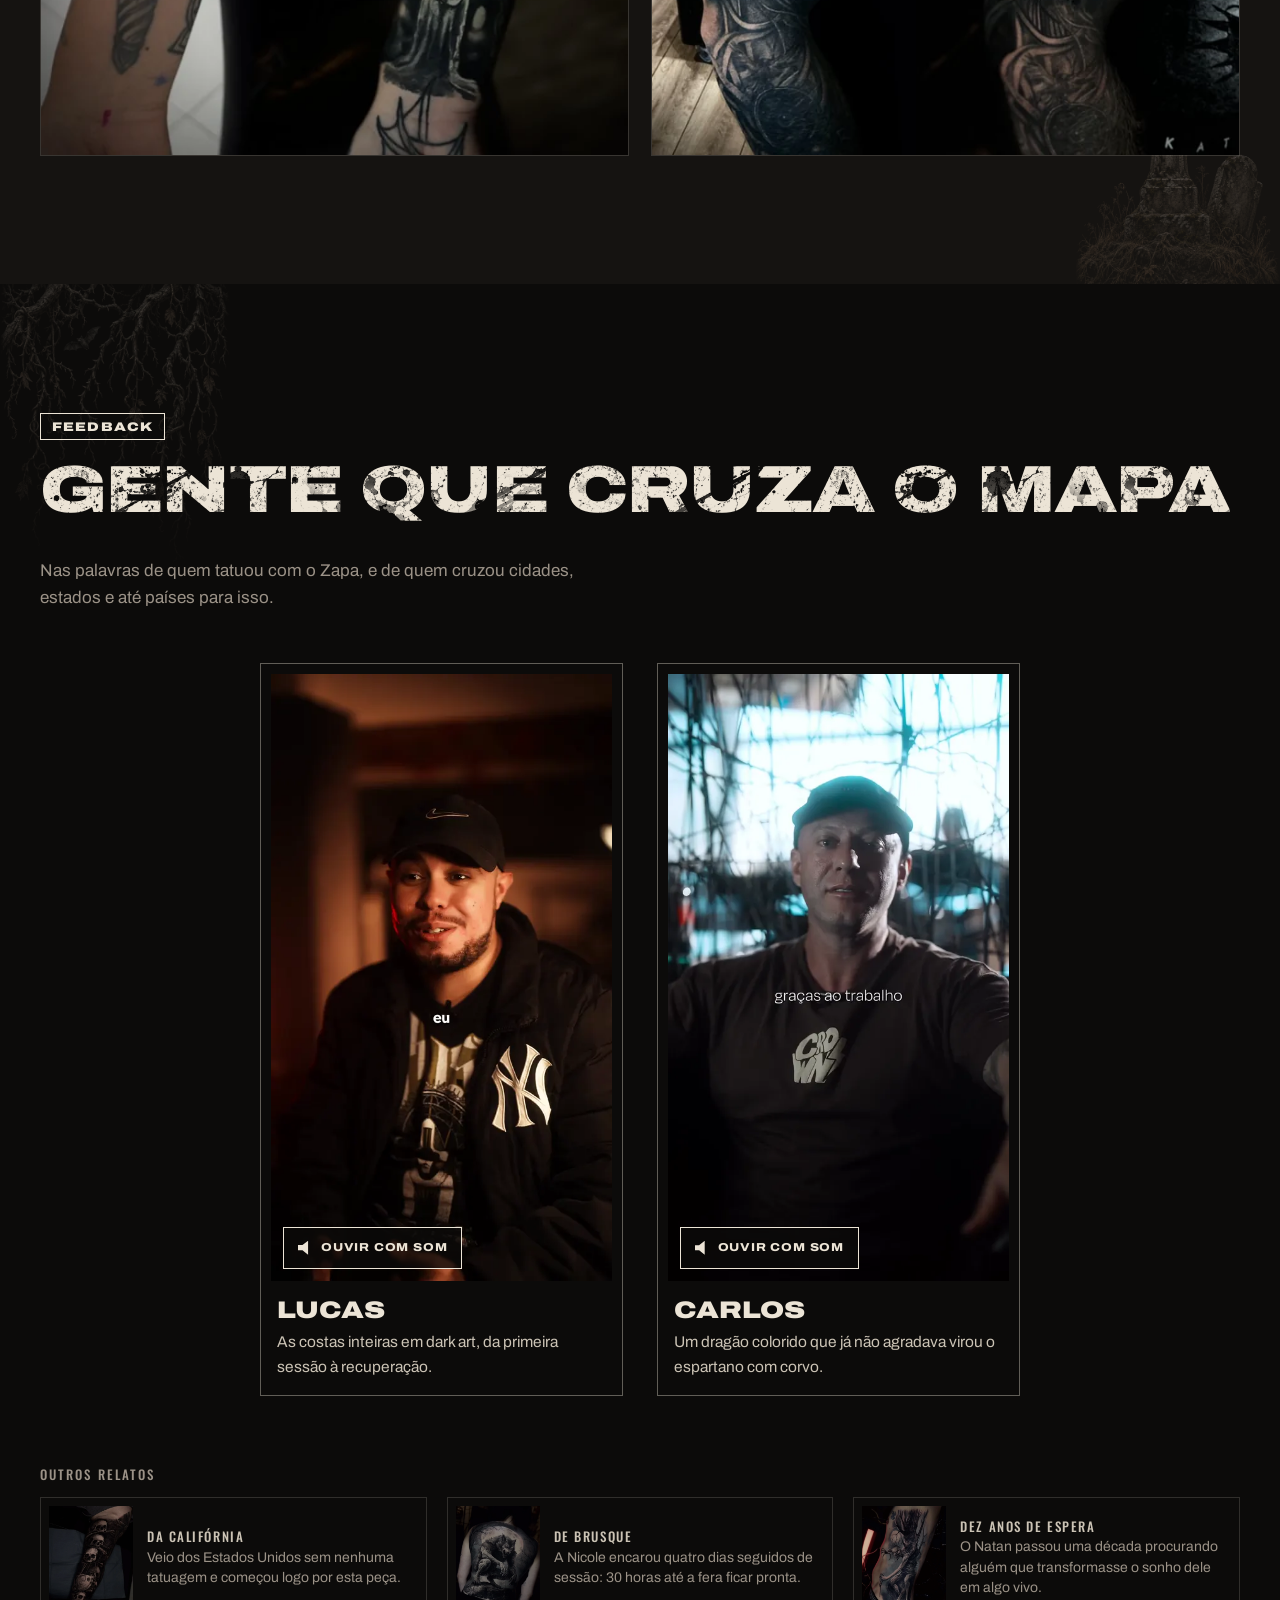
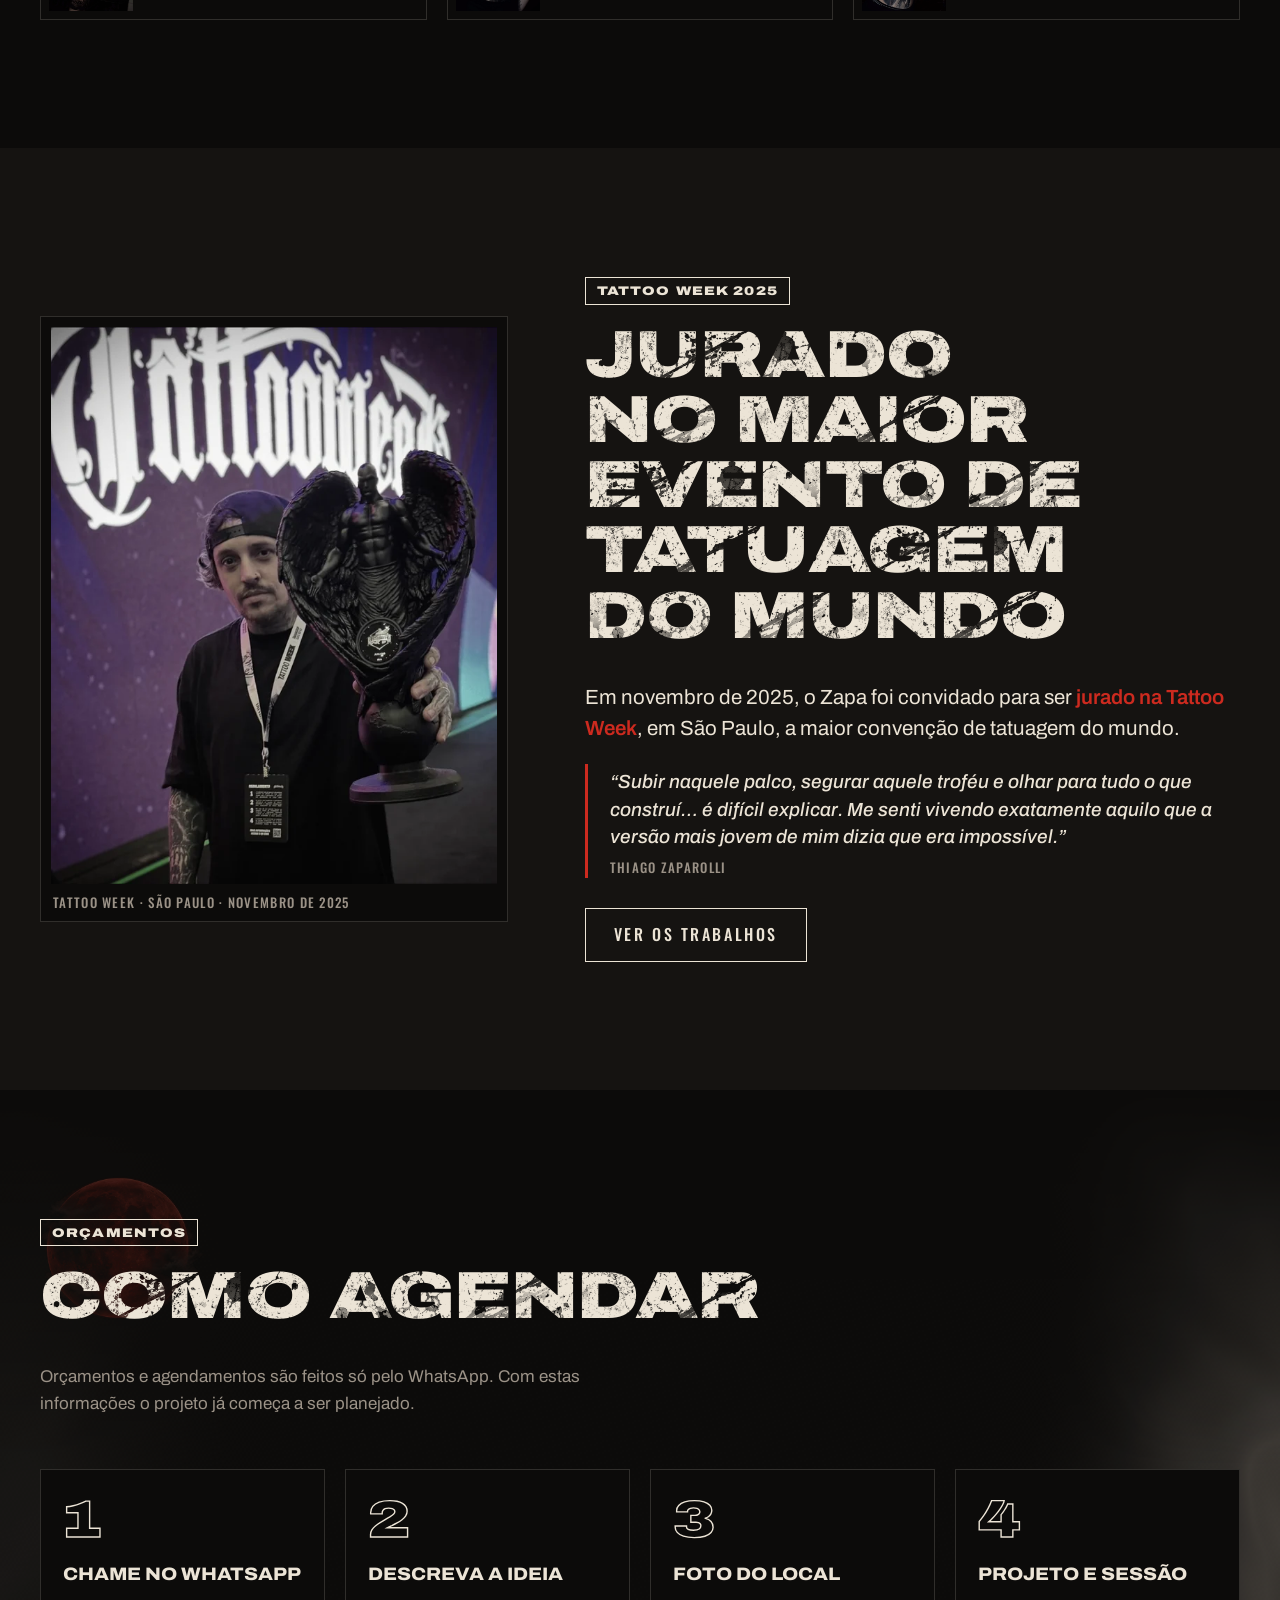
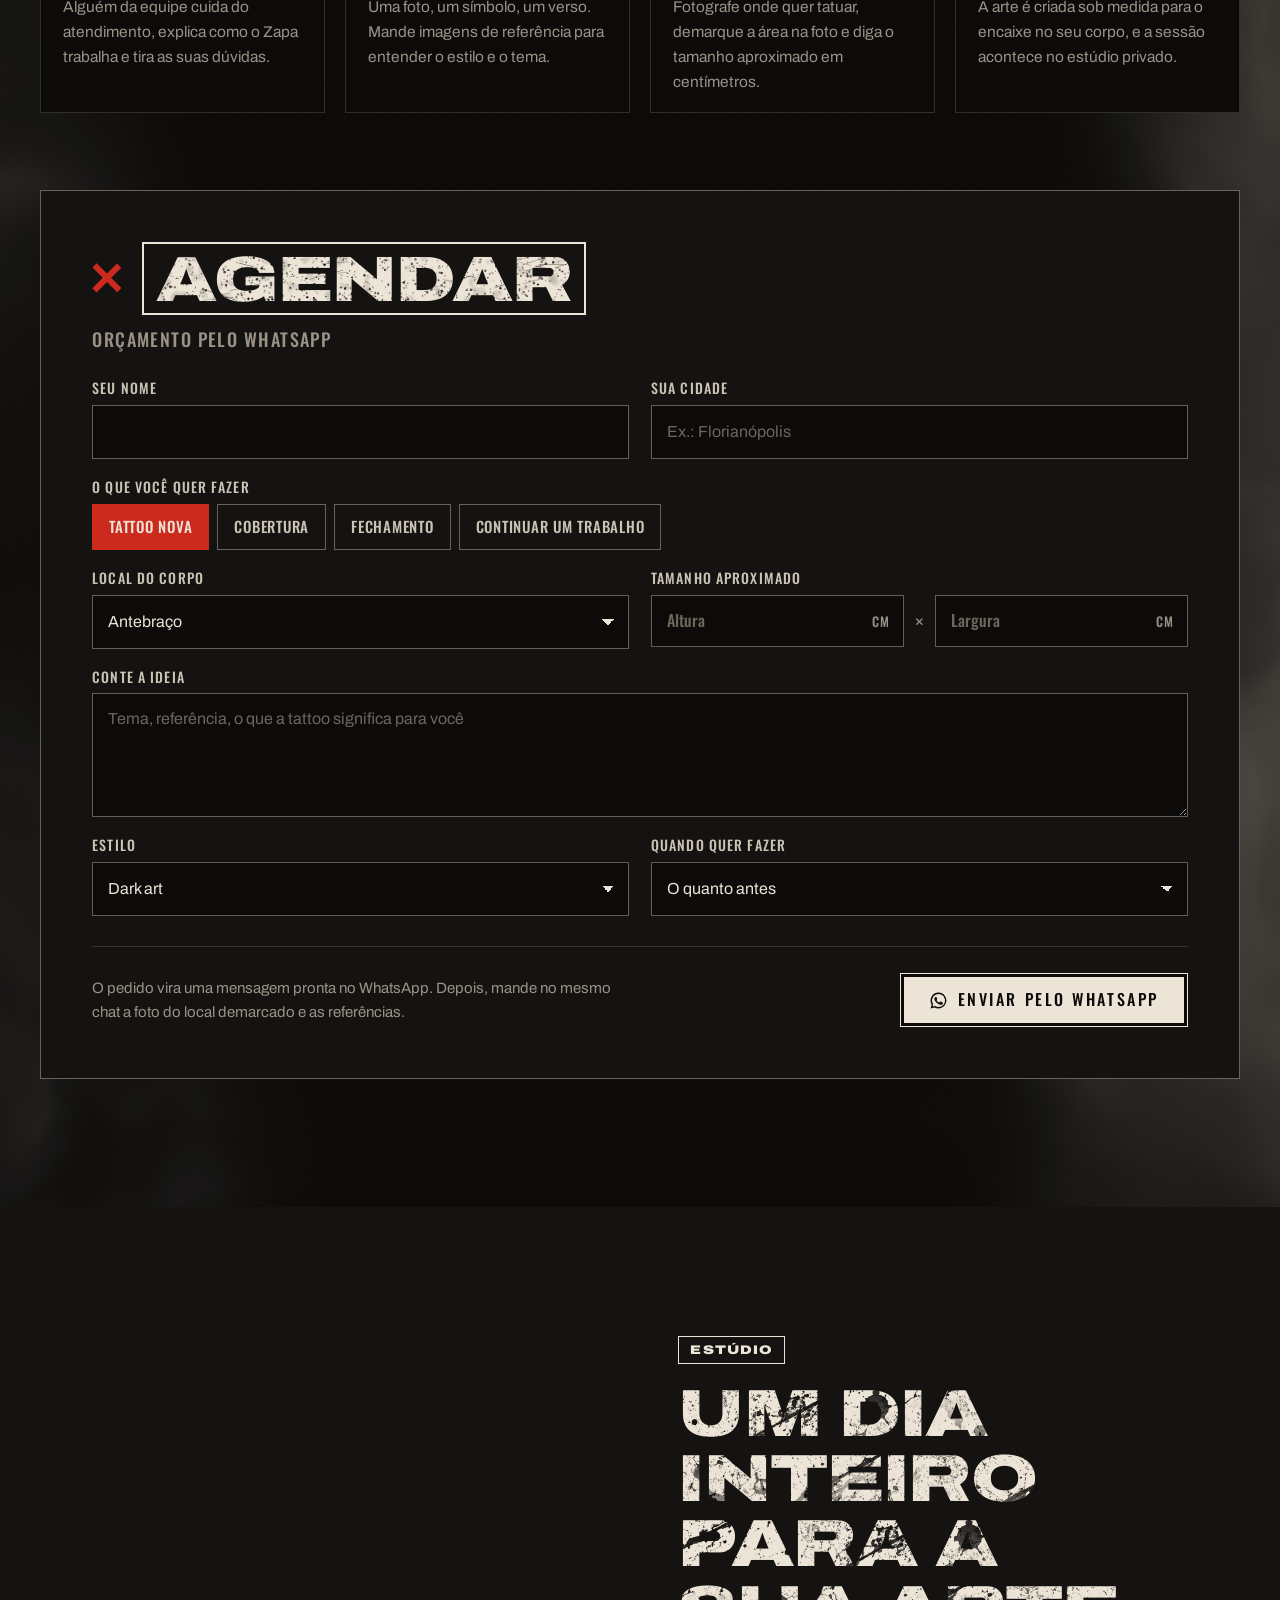
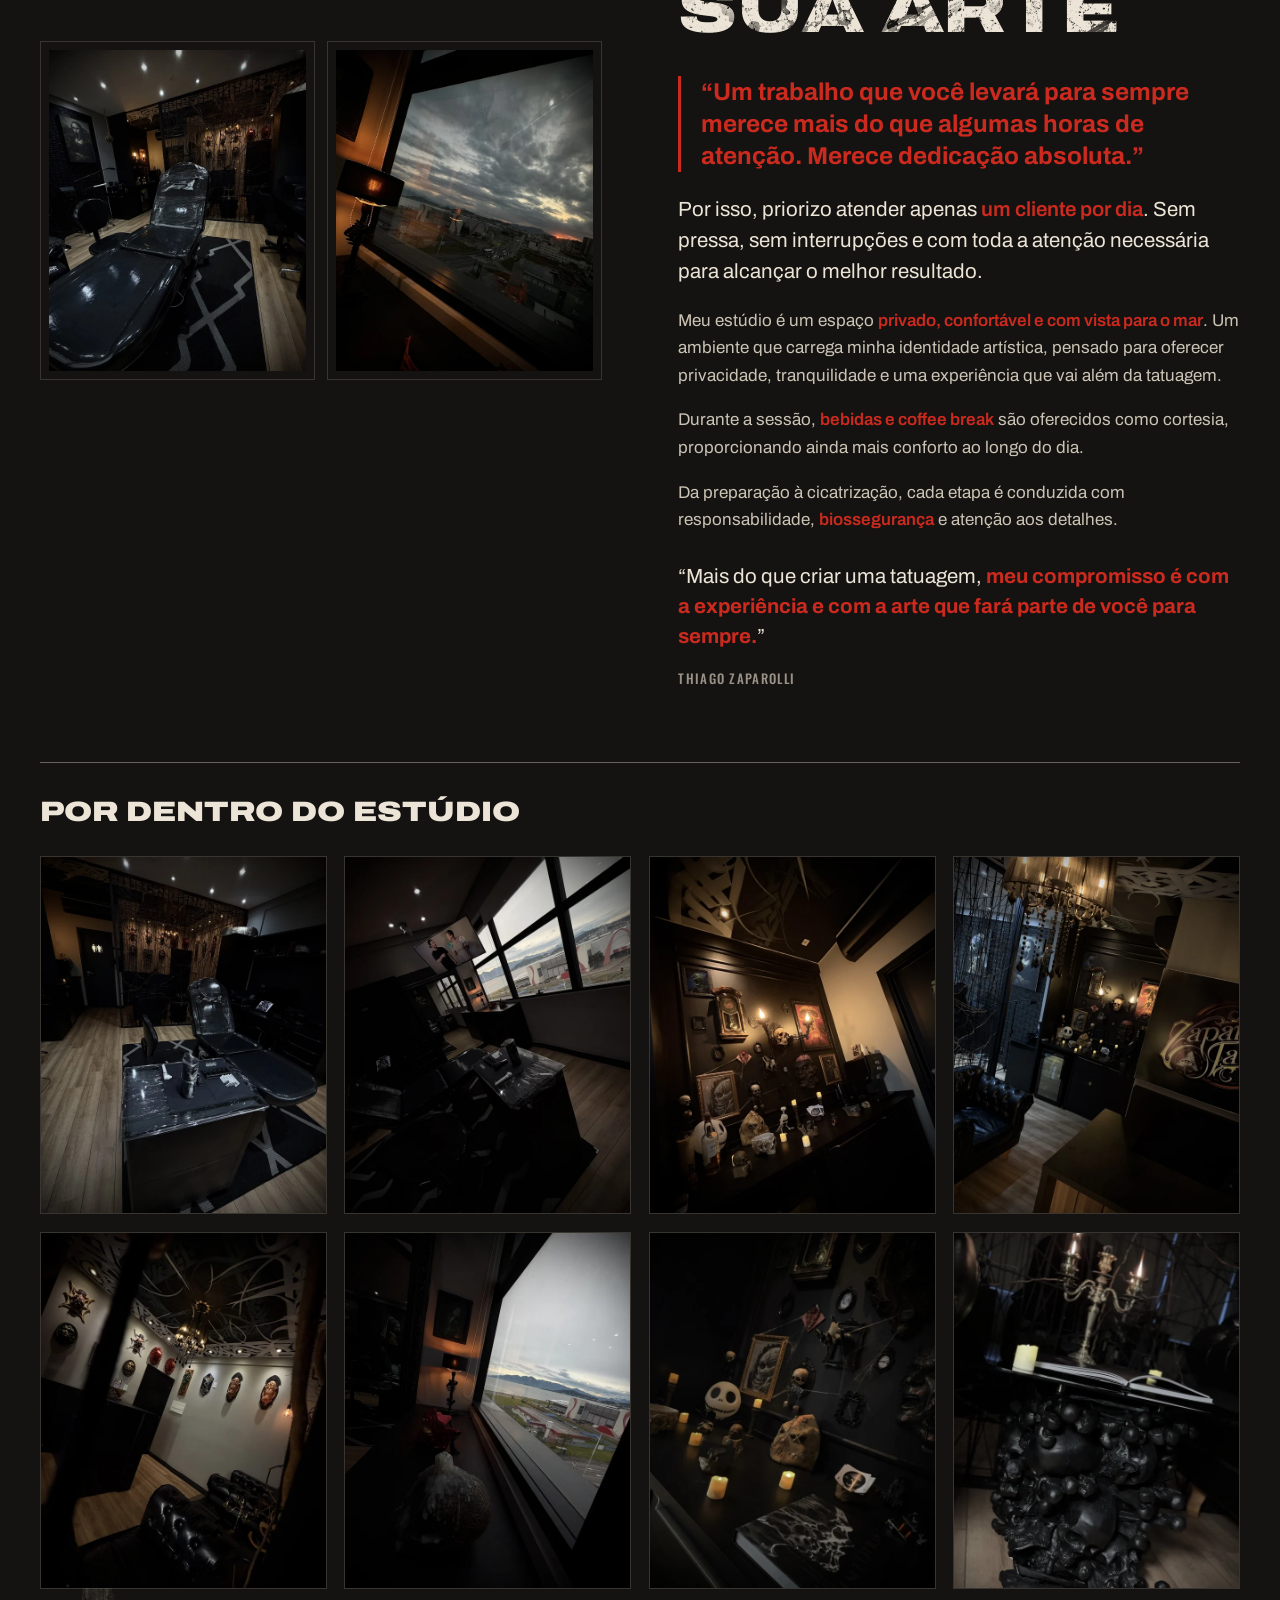
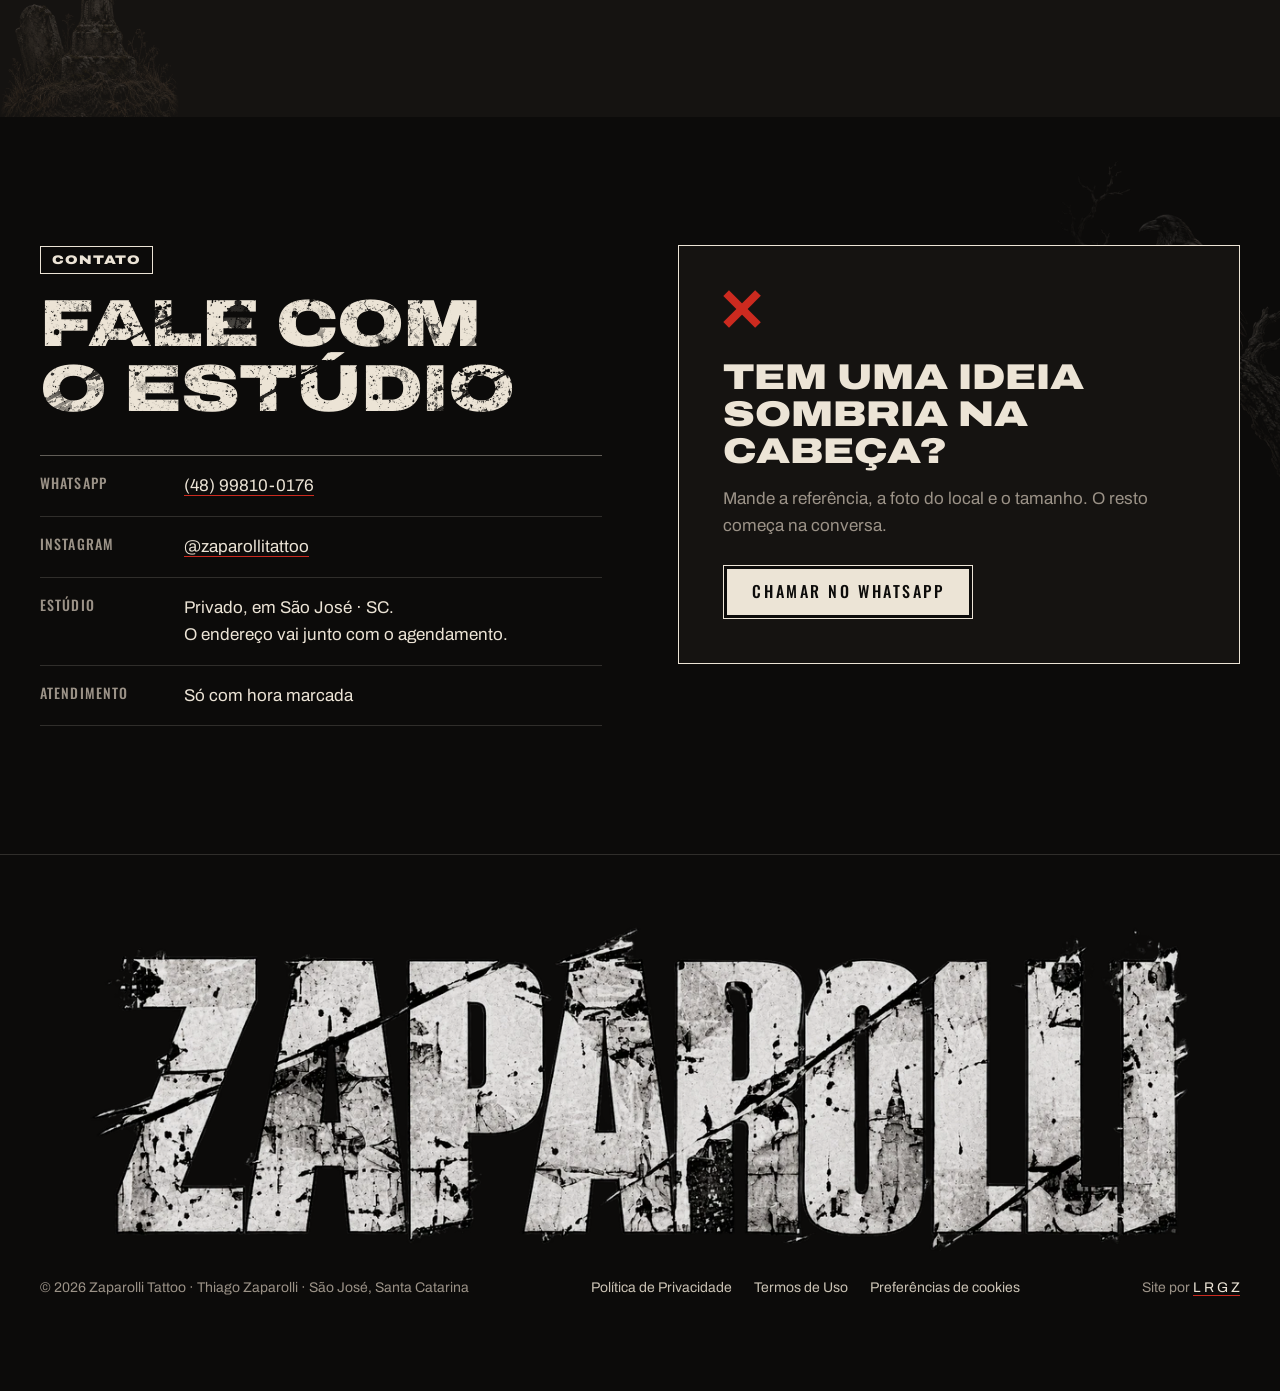
==== commit c3970c61: "Hero no celular com fumaça preta por cima da arte (vídeo invertido + multiply); PC e Como agendar se" ====
--- a/index.html
+++ b/index.html
@@ -124,7 +124,7 @@
       <img src="assets/img/hero-arte-1020.webp" srcset="assets/img/hero-arte-720.webp 720w, assets/img/hero-arte-1020.webp 1020w" sizes="70vw" alt="" width="1020" height="1406" fetchpriority="high" decoding="async">
     </picture>
   </div>
-  <div class="fumaca hero-fumaca" data-fumaca="0" data-forca="1.6" data-ciclo="40" data-v-pe="assets/video/fumaca-hero-pe.mp4" data-v-deitado="assets/video/fumaca-hero-deitado.mp4" aria-hidden="true"><canvas></canvas><video muted loop playsinline webkit-playsinline preload="none" disablepictureinpicture></video></div>
+  <div class="fumaca hero-fumaca" data-fumaca="0" data-forca="1.6" data-ciclo="40" data-v-pe="assets/video/fumaca-hero-pe.mp4" data-v-celular="assets/video/fumaca-hero-celular-preta.mp4" data-v-deitado="assets/video/fumaca-hero-deitado.mp4" aria-hidden="true"><canvas></canvas><video muted loop playsinline webkit-playsinline preload="none" disablepictureinpicture></video></div>
 
   <div class="hero-corpo wrap">
     <div class="hero-lado">
--- a/assets/css/zaparolli.css
+++ b/assets/css/zaparolli.css
@@ -257,6 +257,8 @@
 .fumaca { position: absolute; inset: 0; z-index: 0; pointer-events: none; overflow: hidden; mix-blend-mode: screen; }
 .fumaca canvas, .fumaca video { position: absolute; inset: 0; width: 100%; height: 100%; object-fit: cover; opacity: 0; transition: opacity 2.4s var(--ease); }
 .fumaca .on { opacity: 1; }
+/* celular: fumaça preta no hero (vídeo de fundo branco com fumaça escura; multiply só escurece) */
+.fumaca--preta { mix-blend-mode: multiply; }
 /* a versão calma nasce sem borda: some no topo da caixa */
 .fumaca--calma { -webkit-mask-image: linear-gradient(180deg, transparent, #000 22%); mask-image: linear-gradient(180deg, transparent, #000 22%); }
 /* celular e tablet: no "Como agendar" a fumaça fica só na última tela da seção, atrás da ficha */
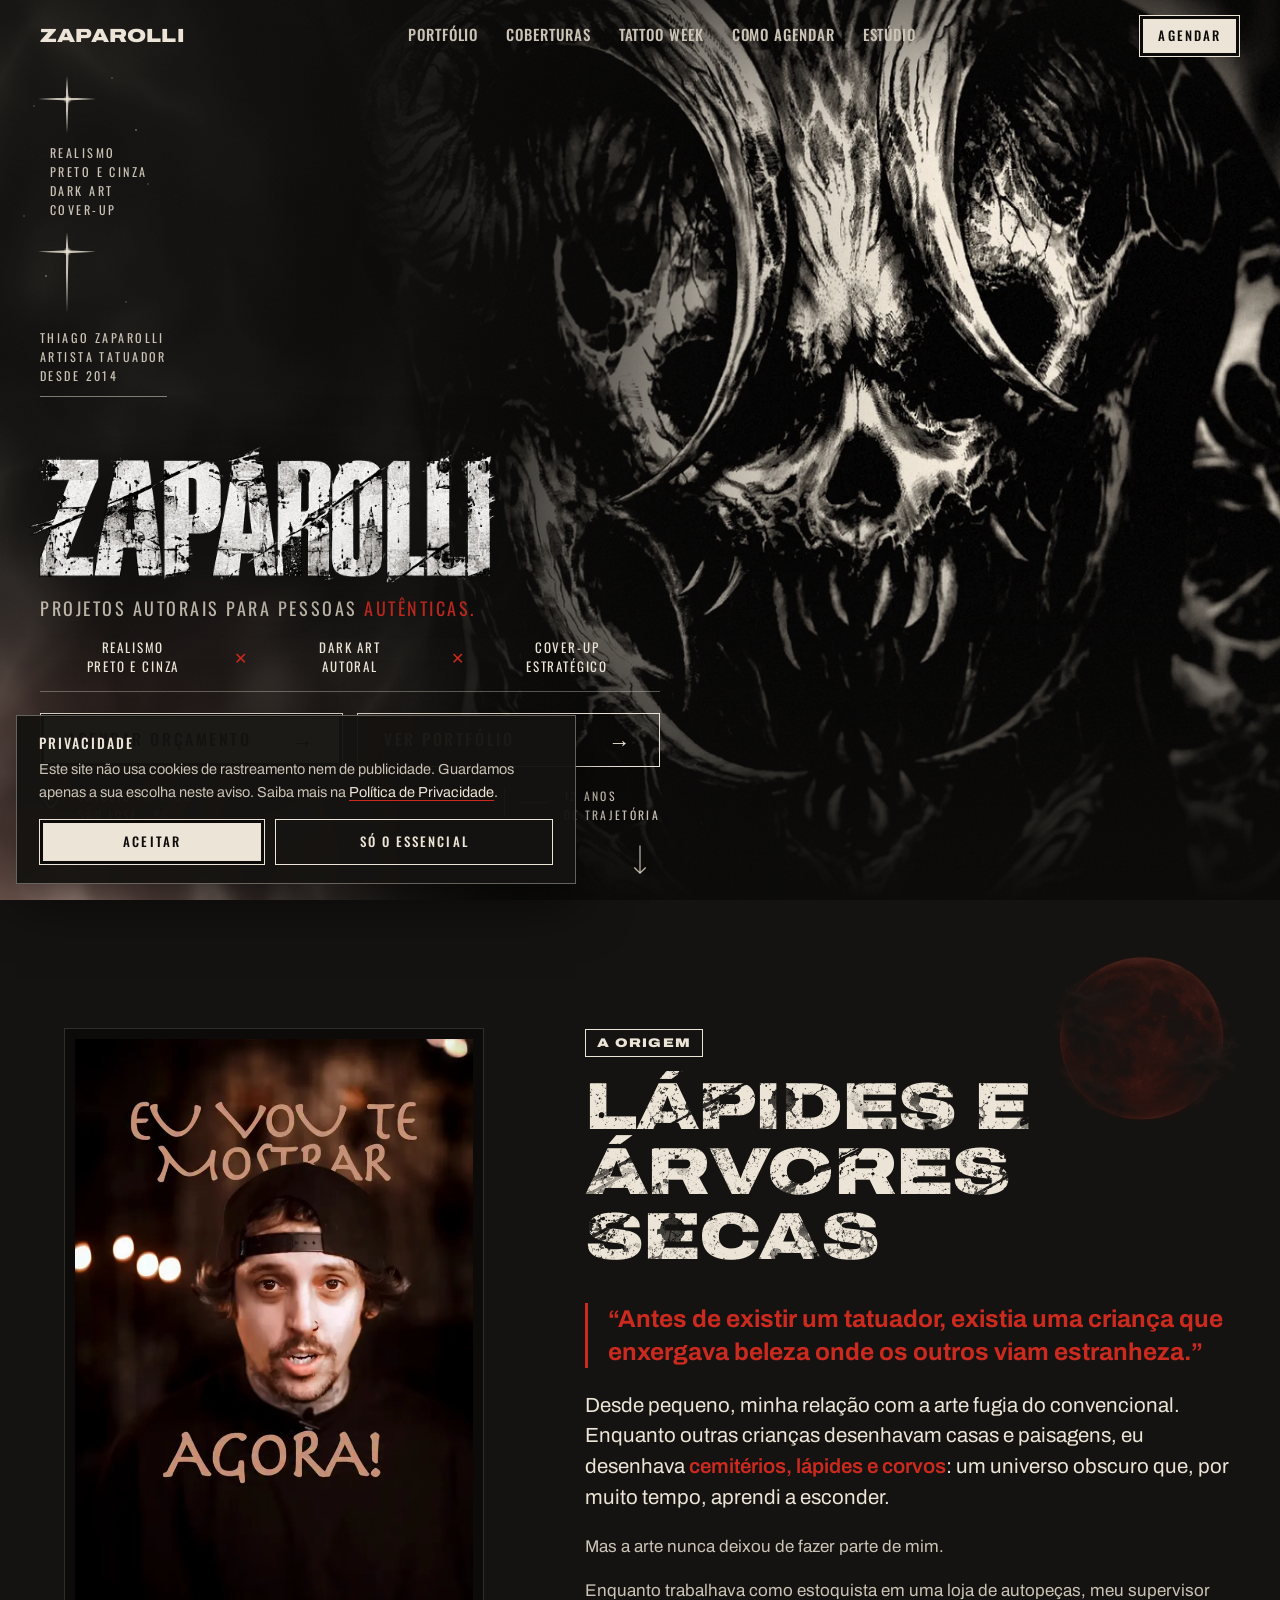
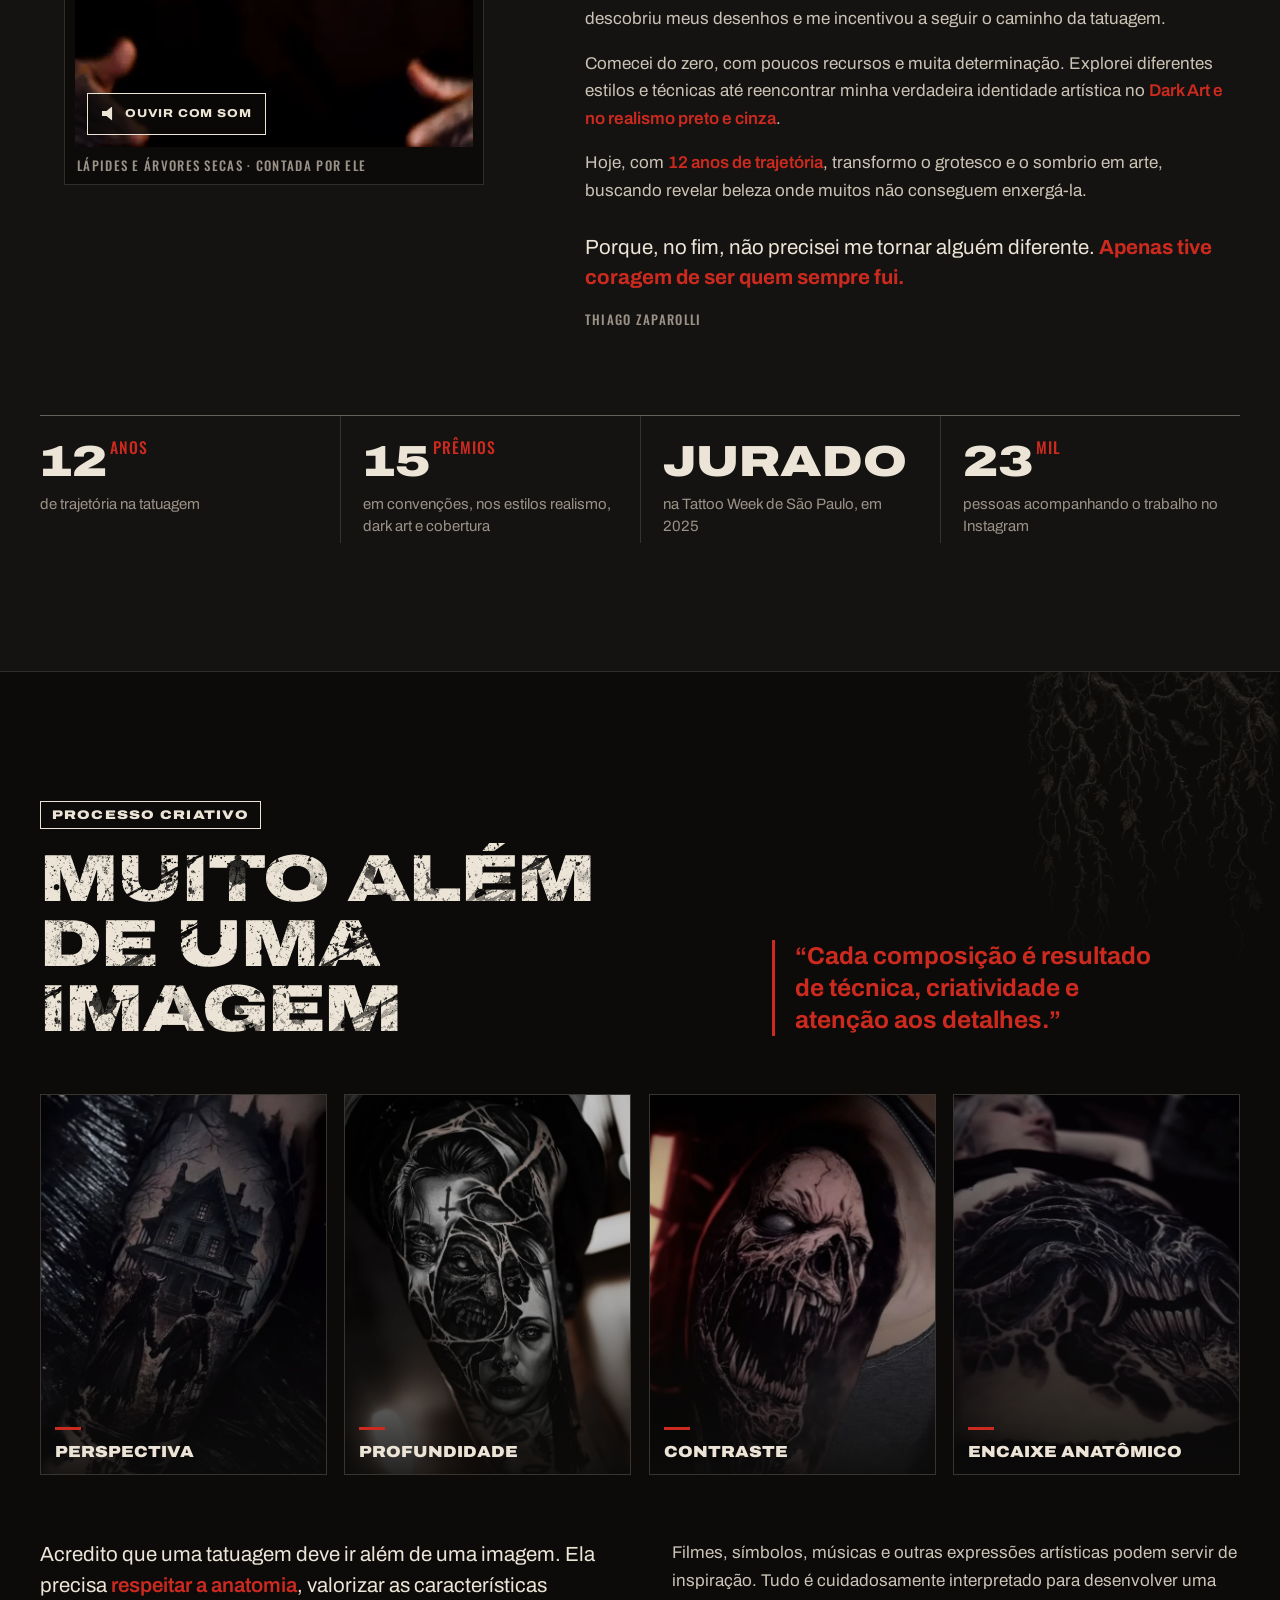
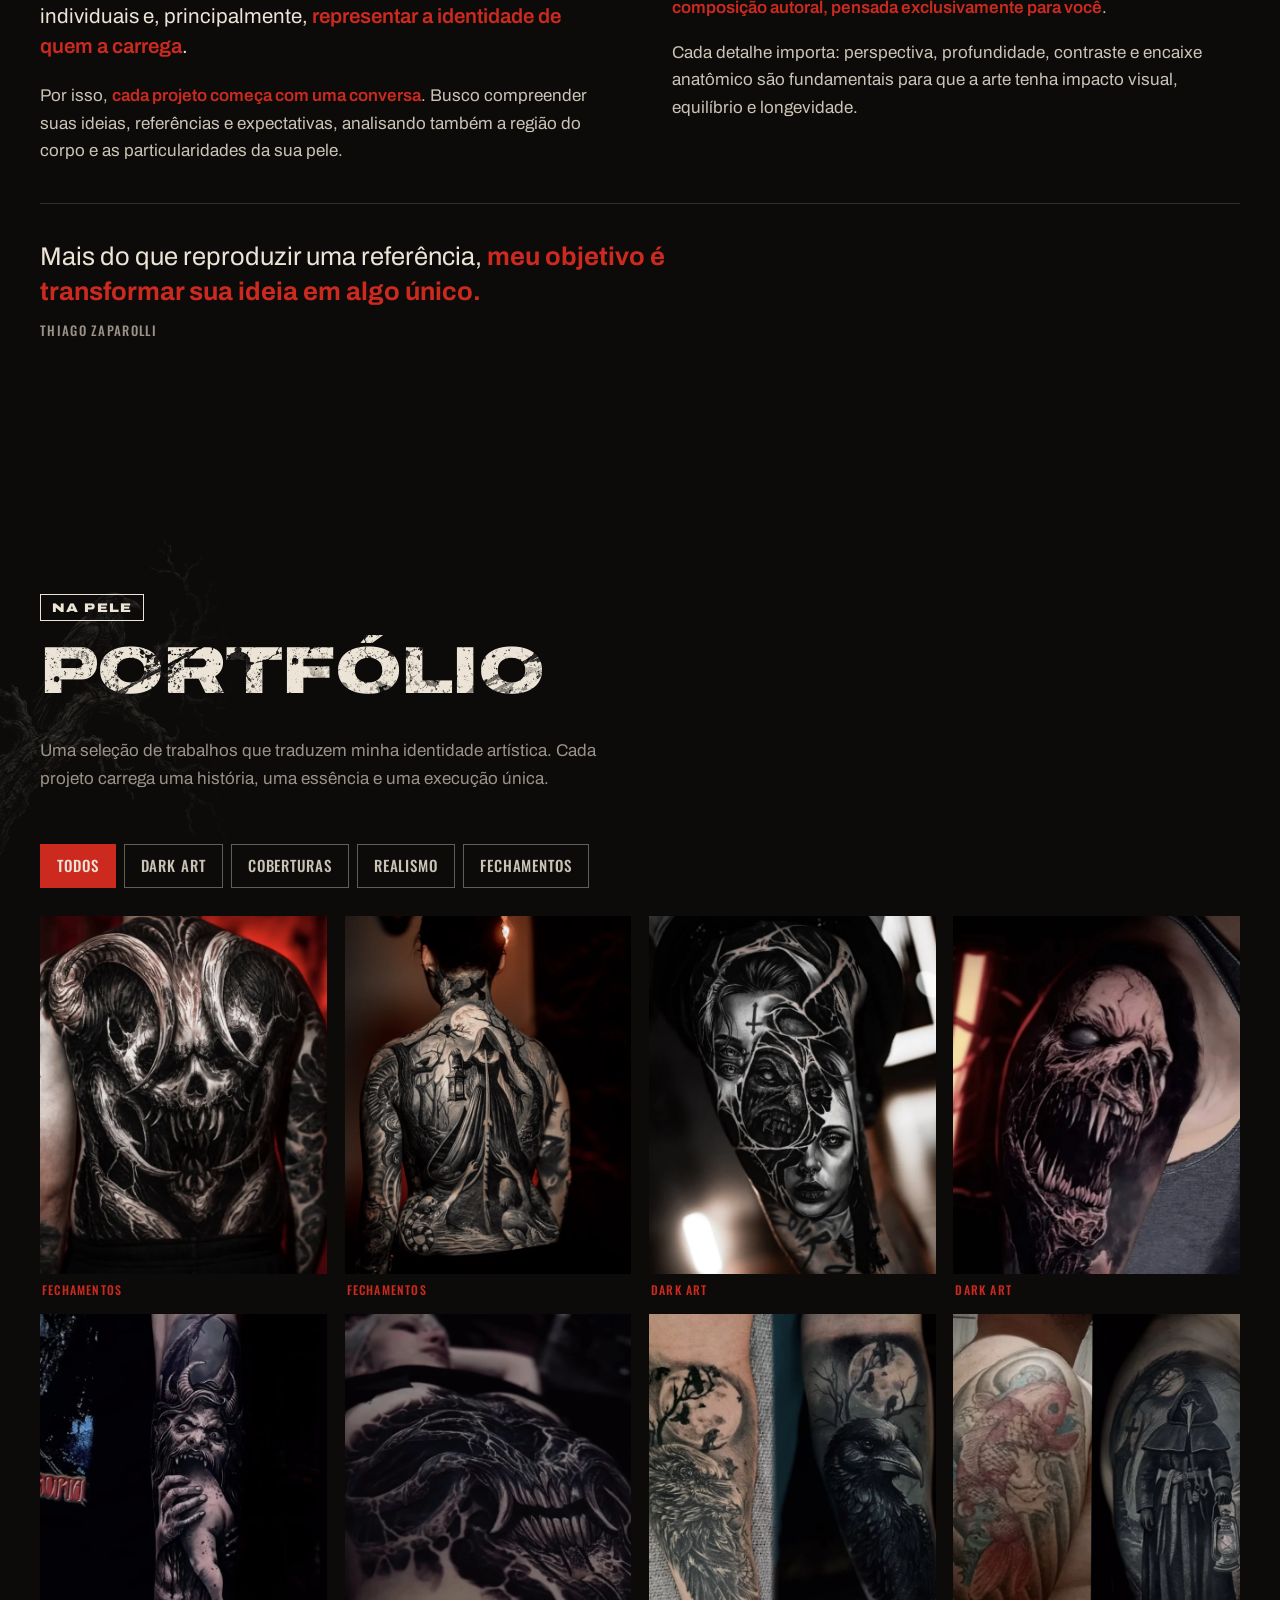
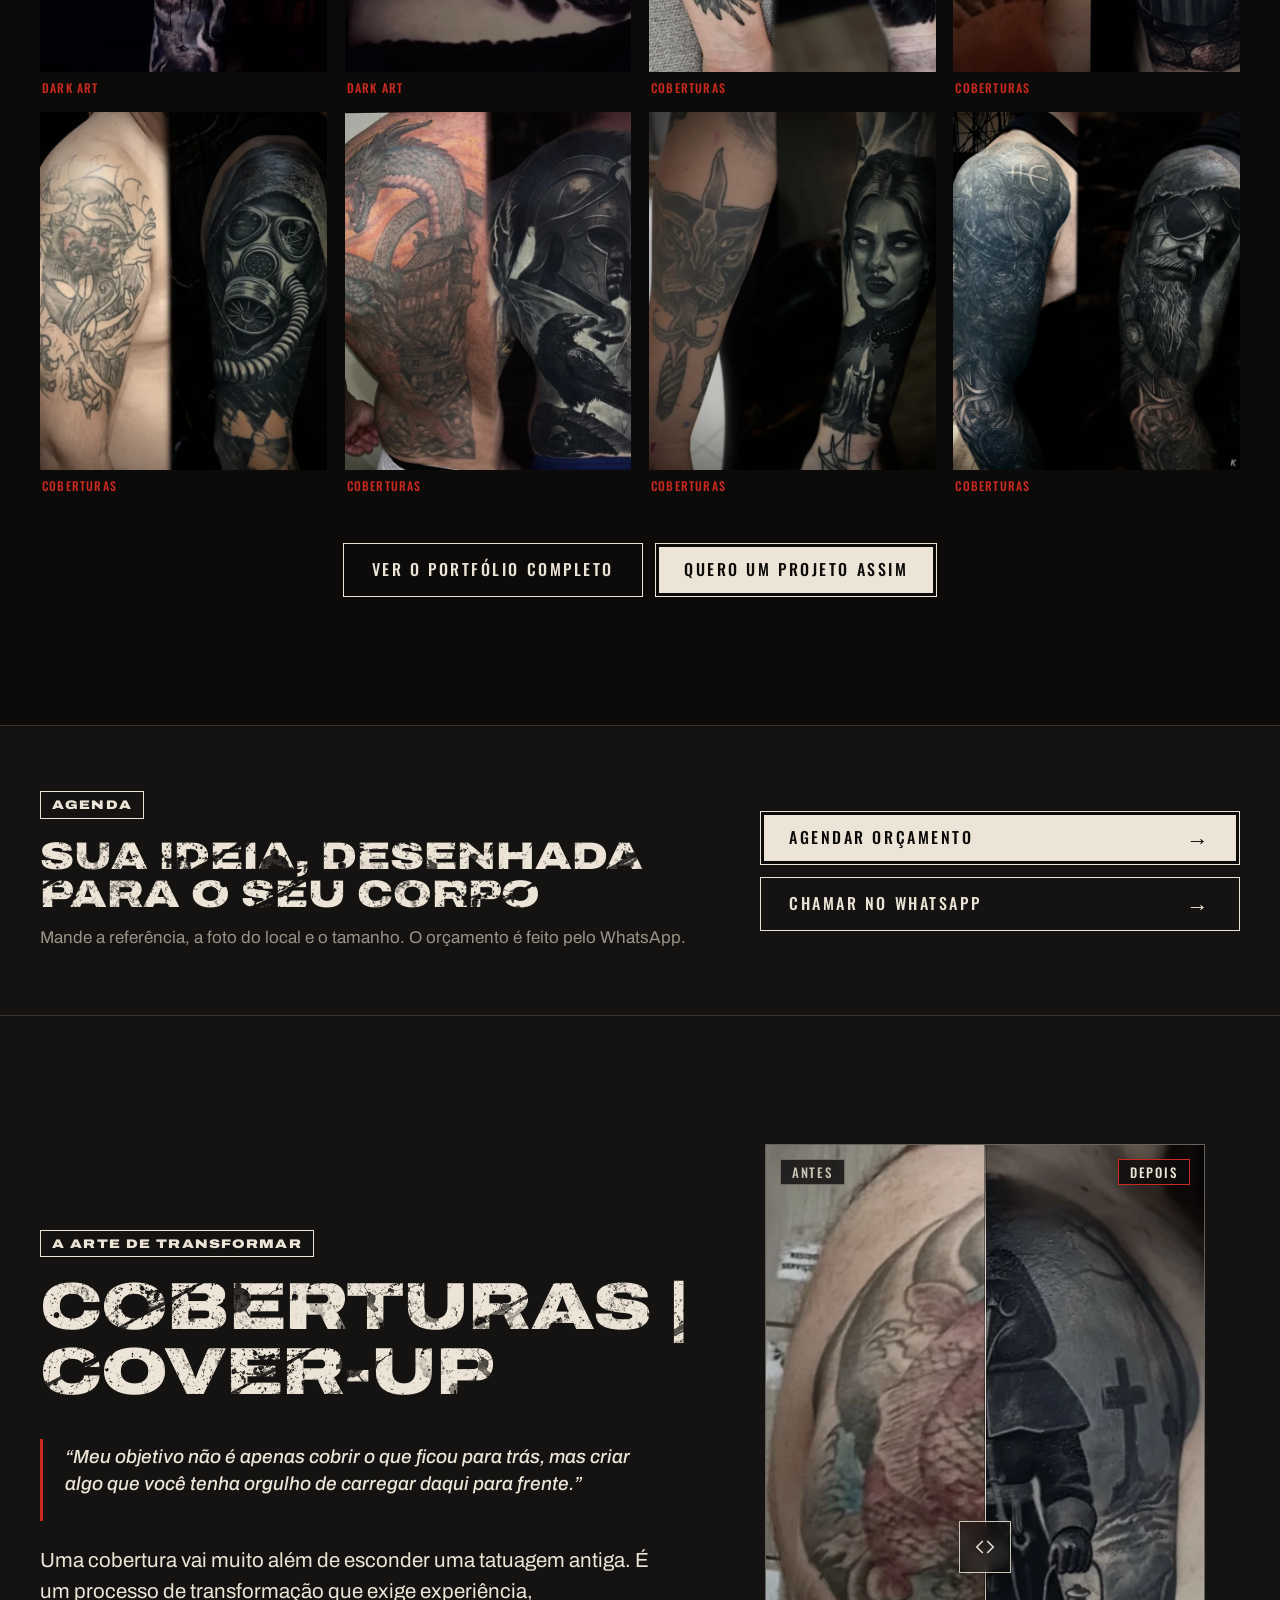
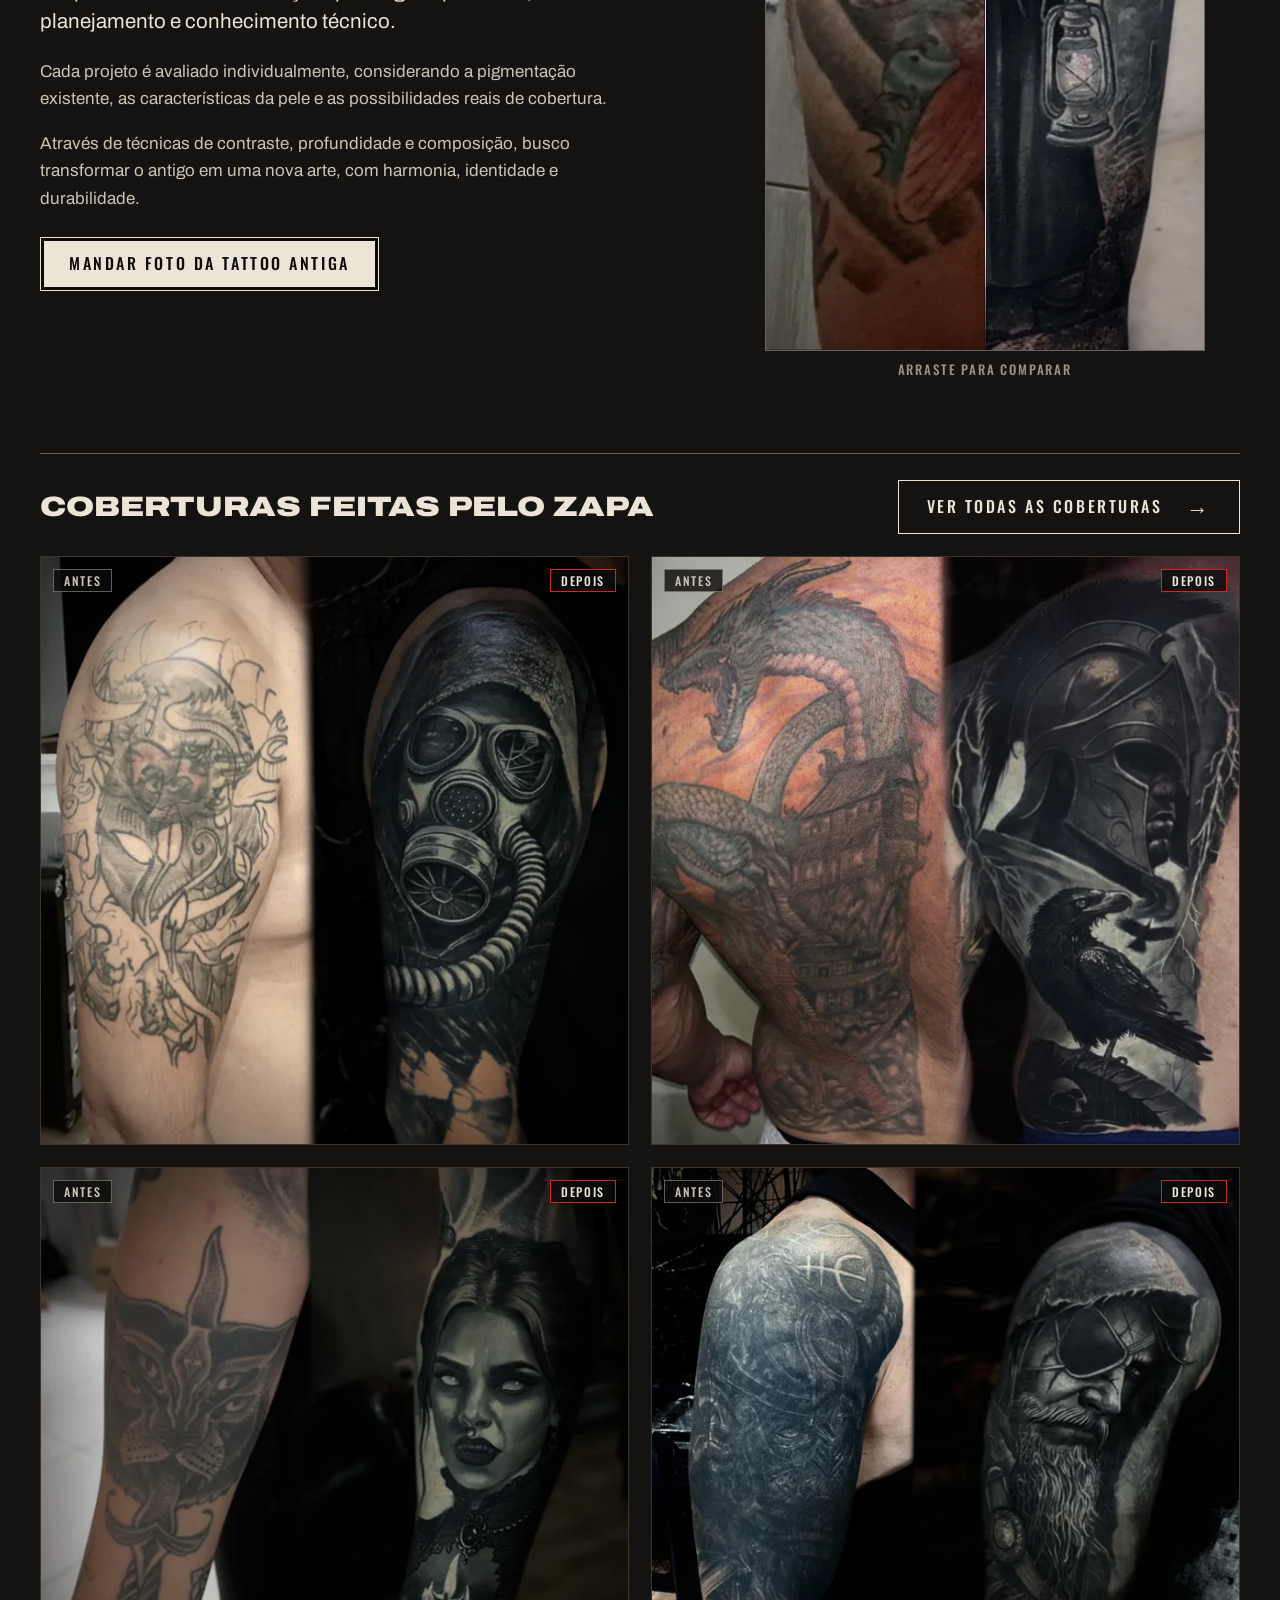
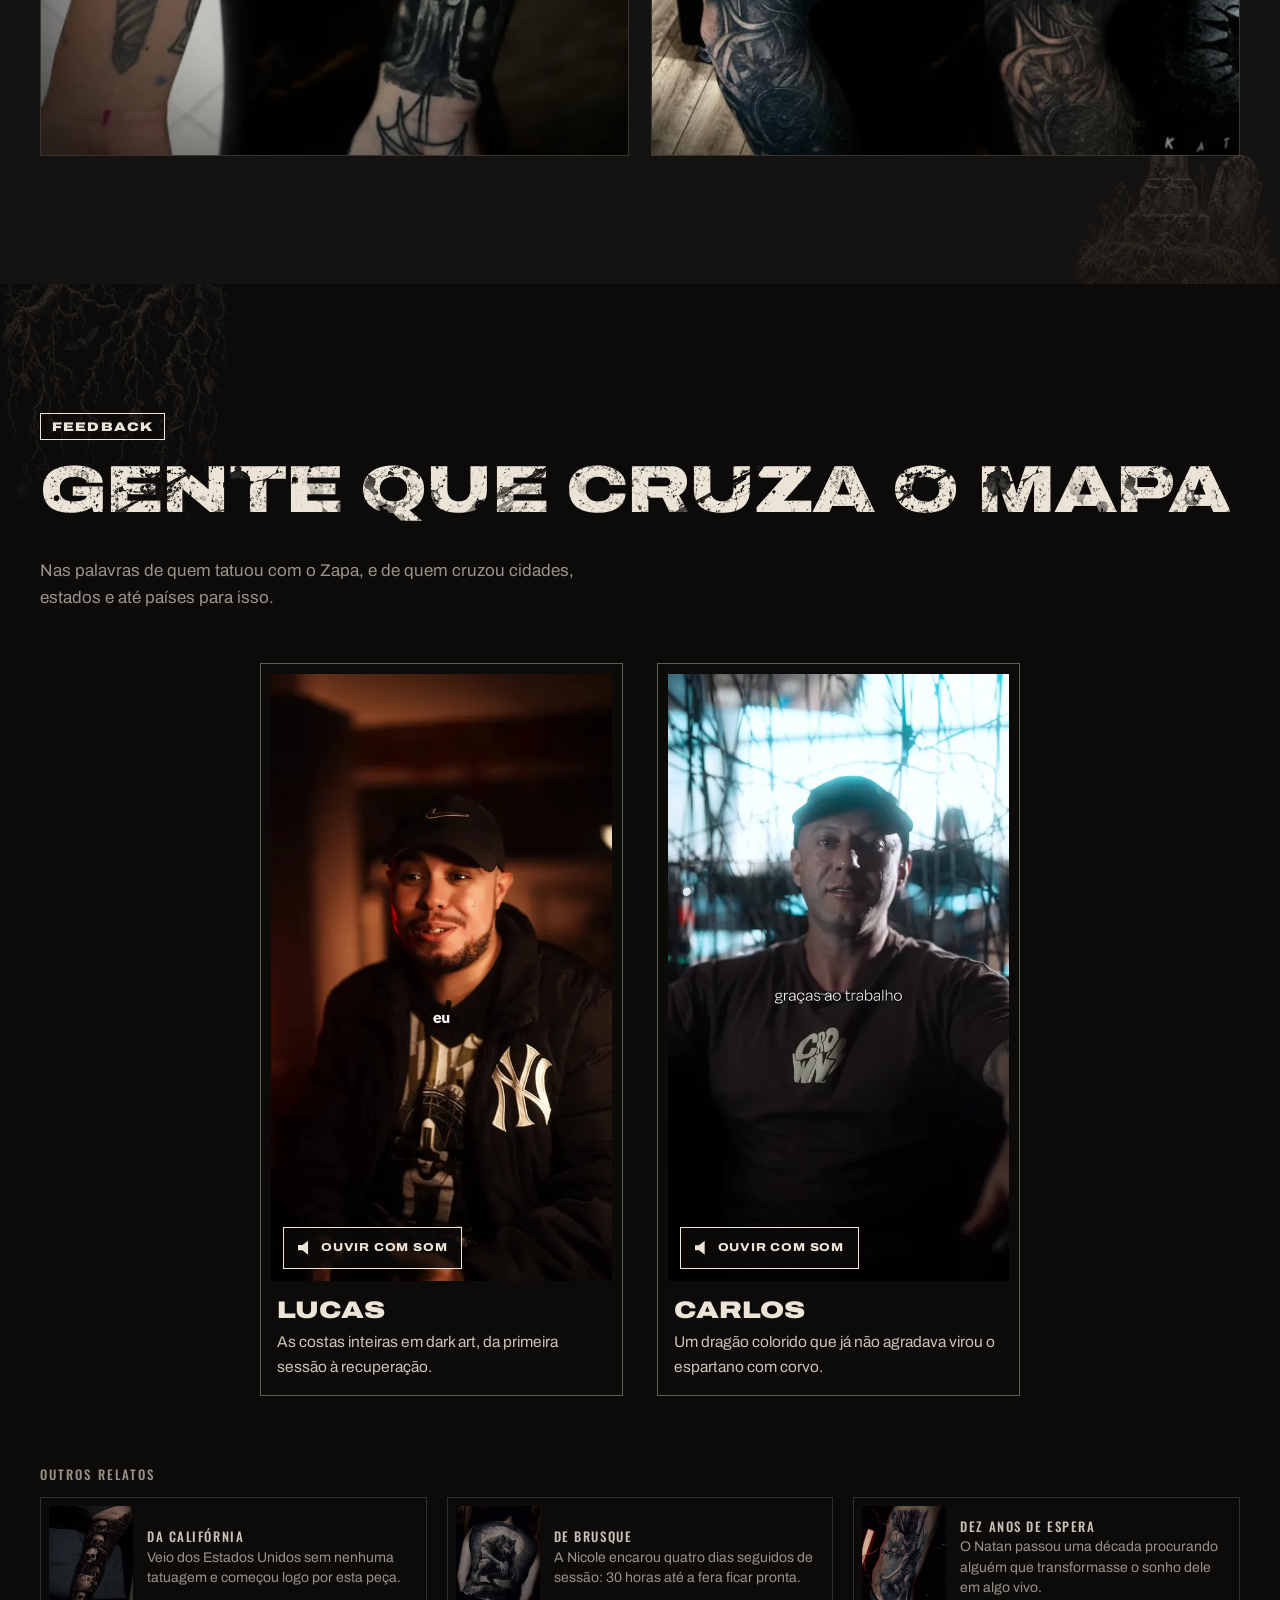
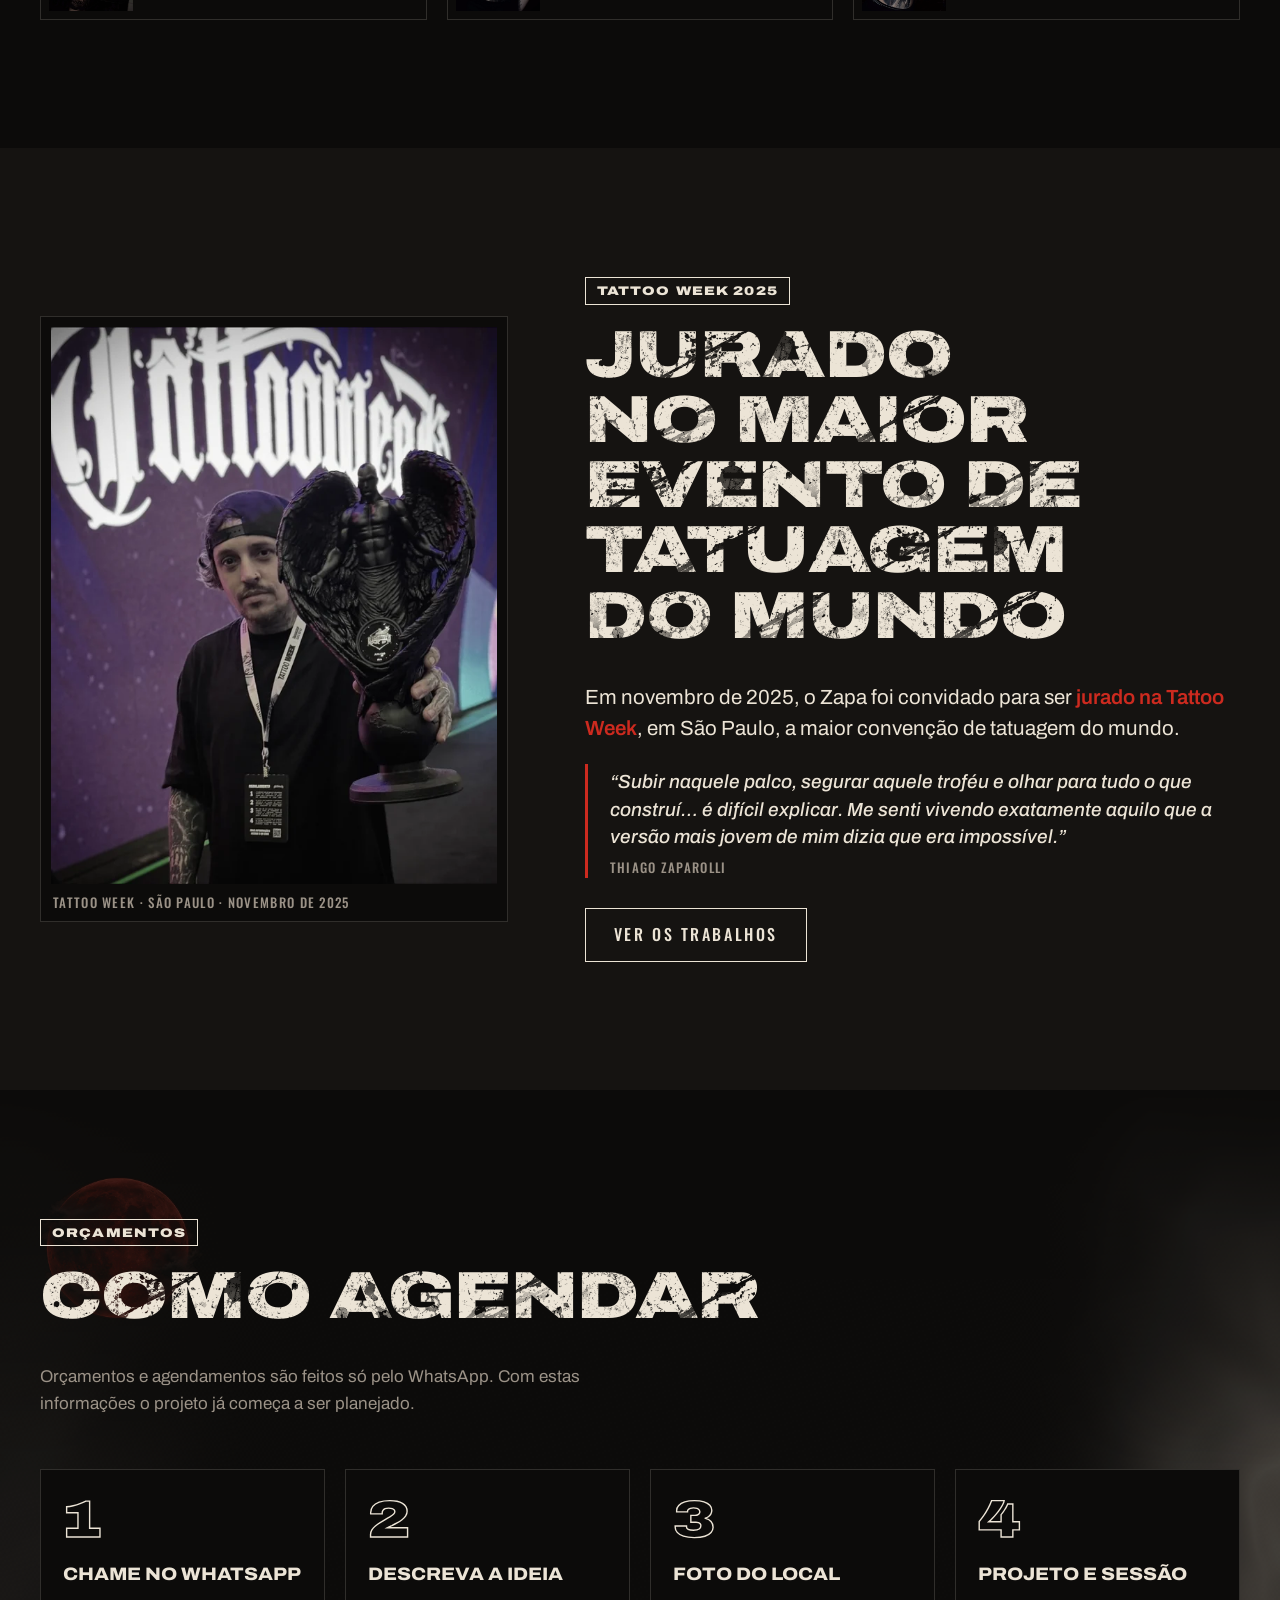
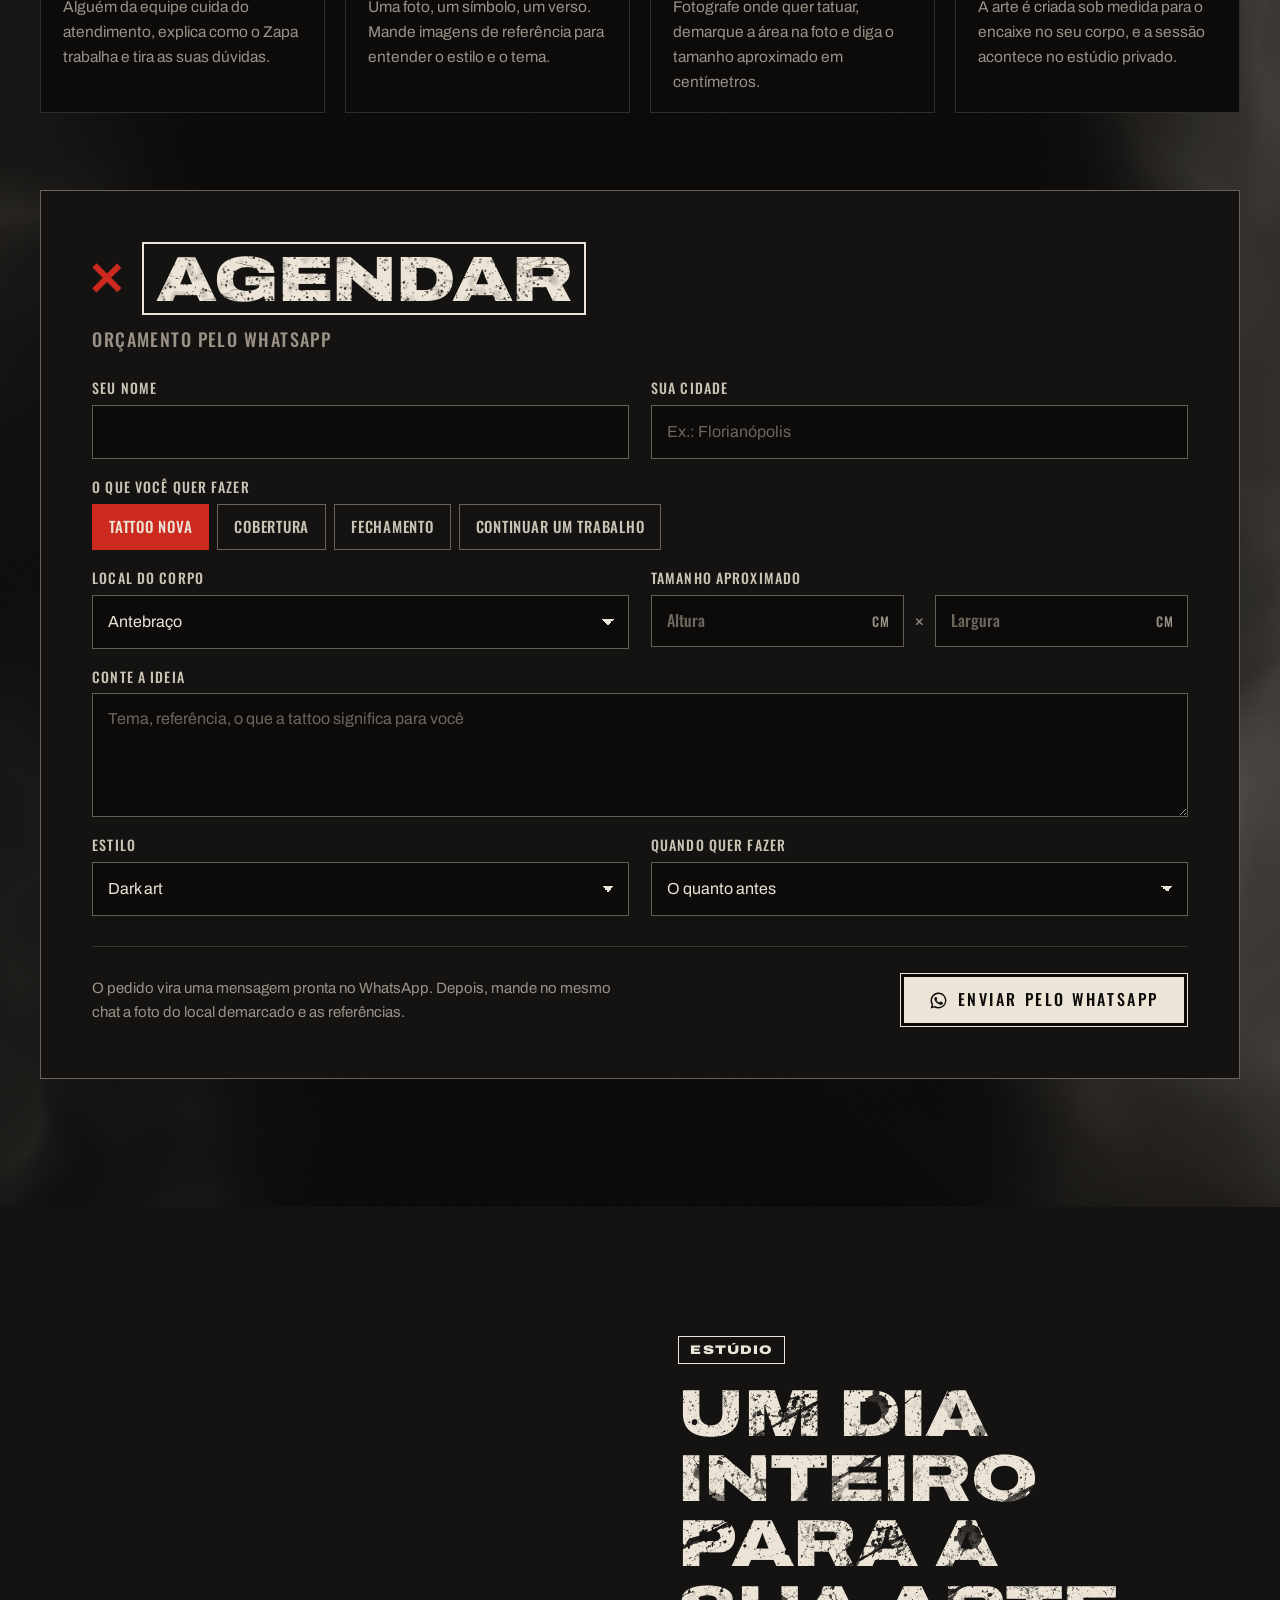
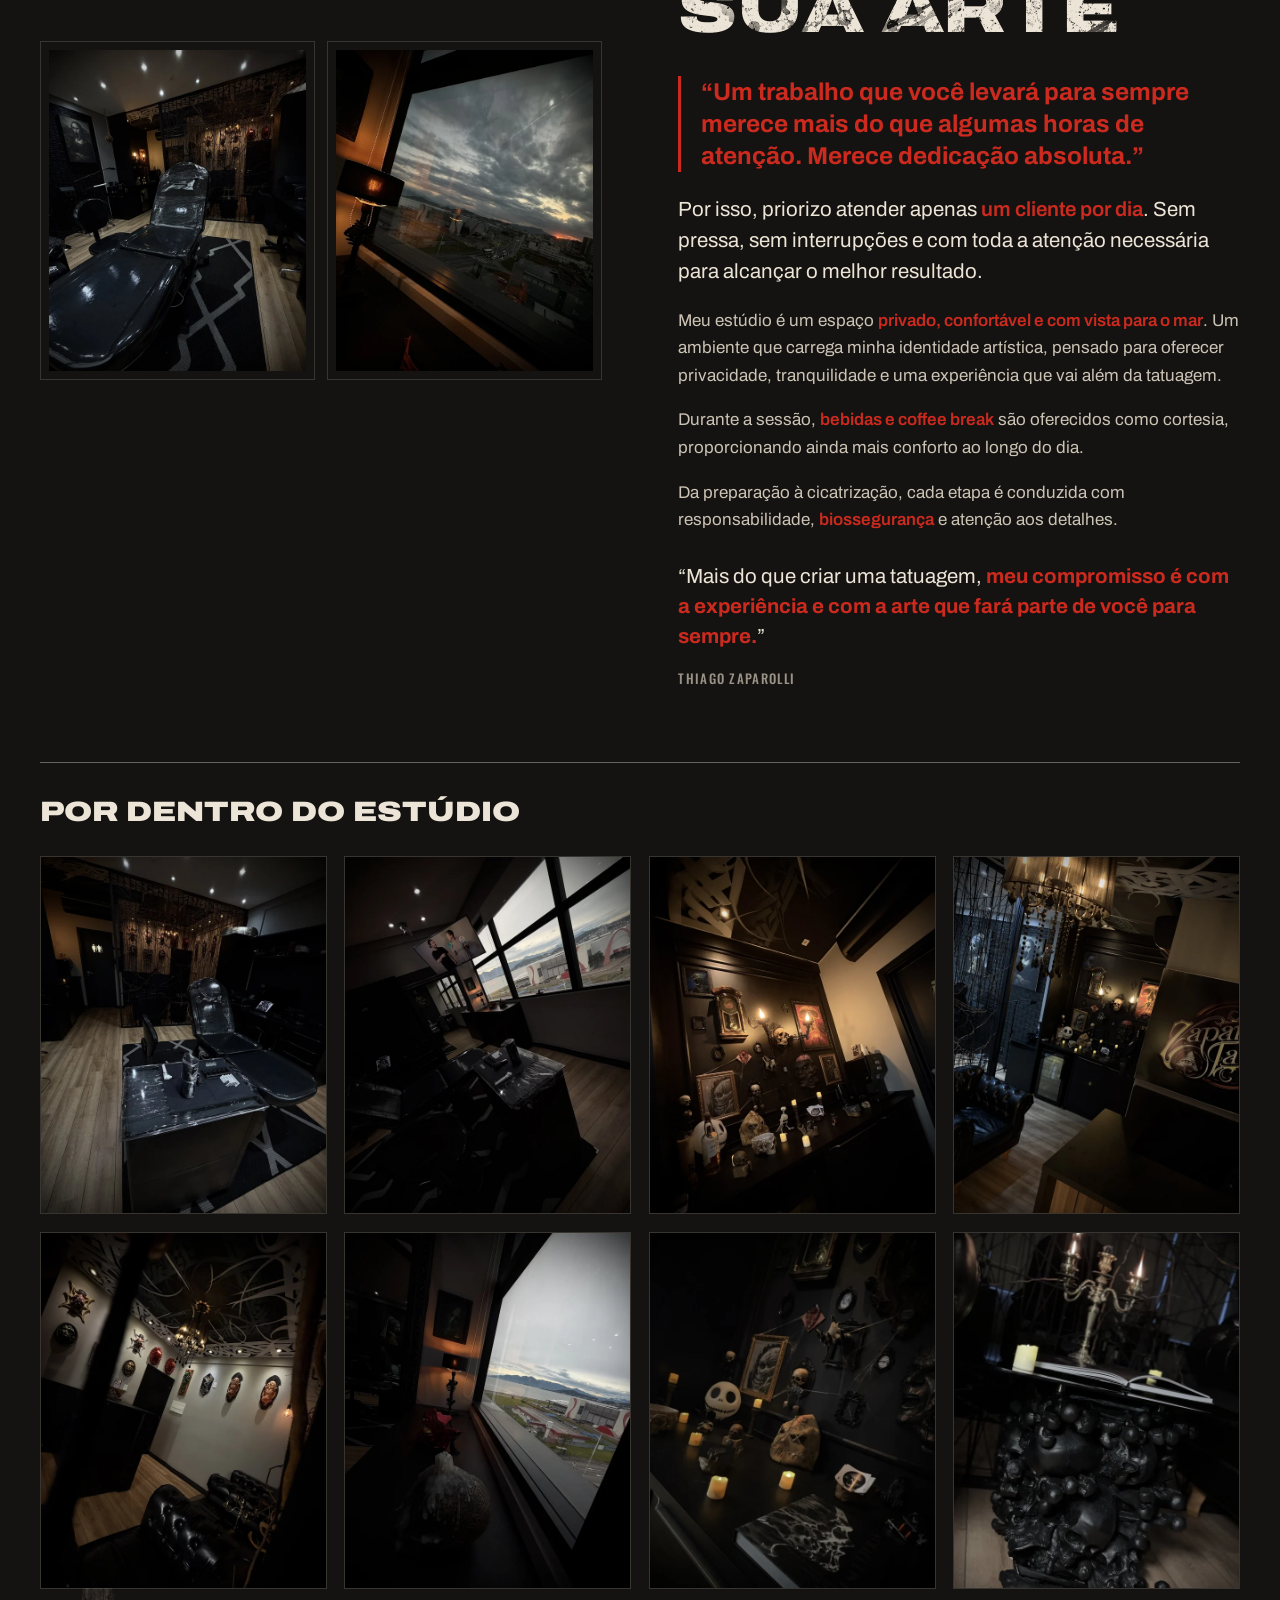
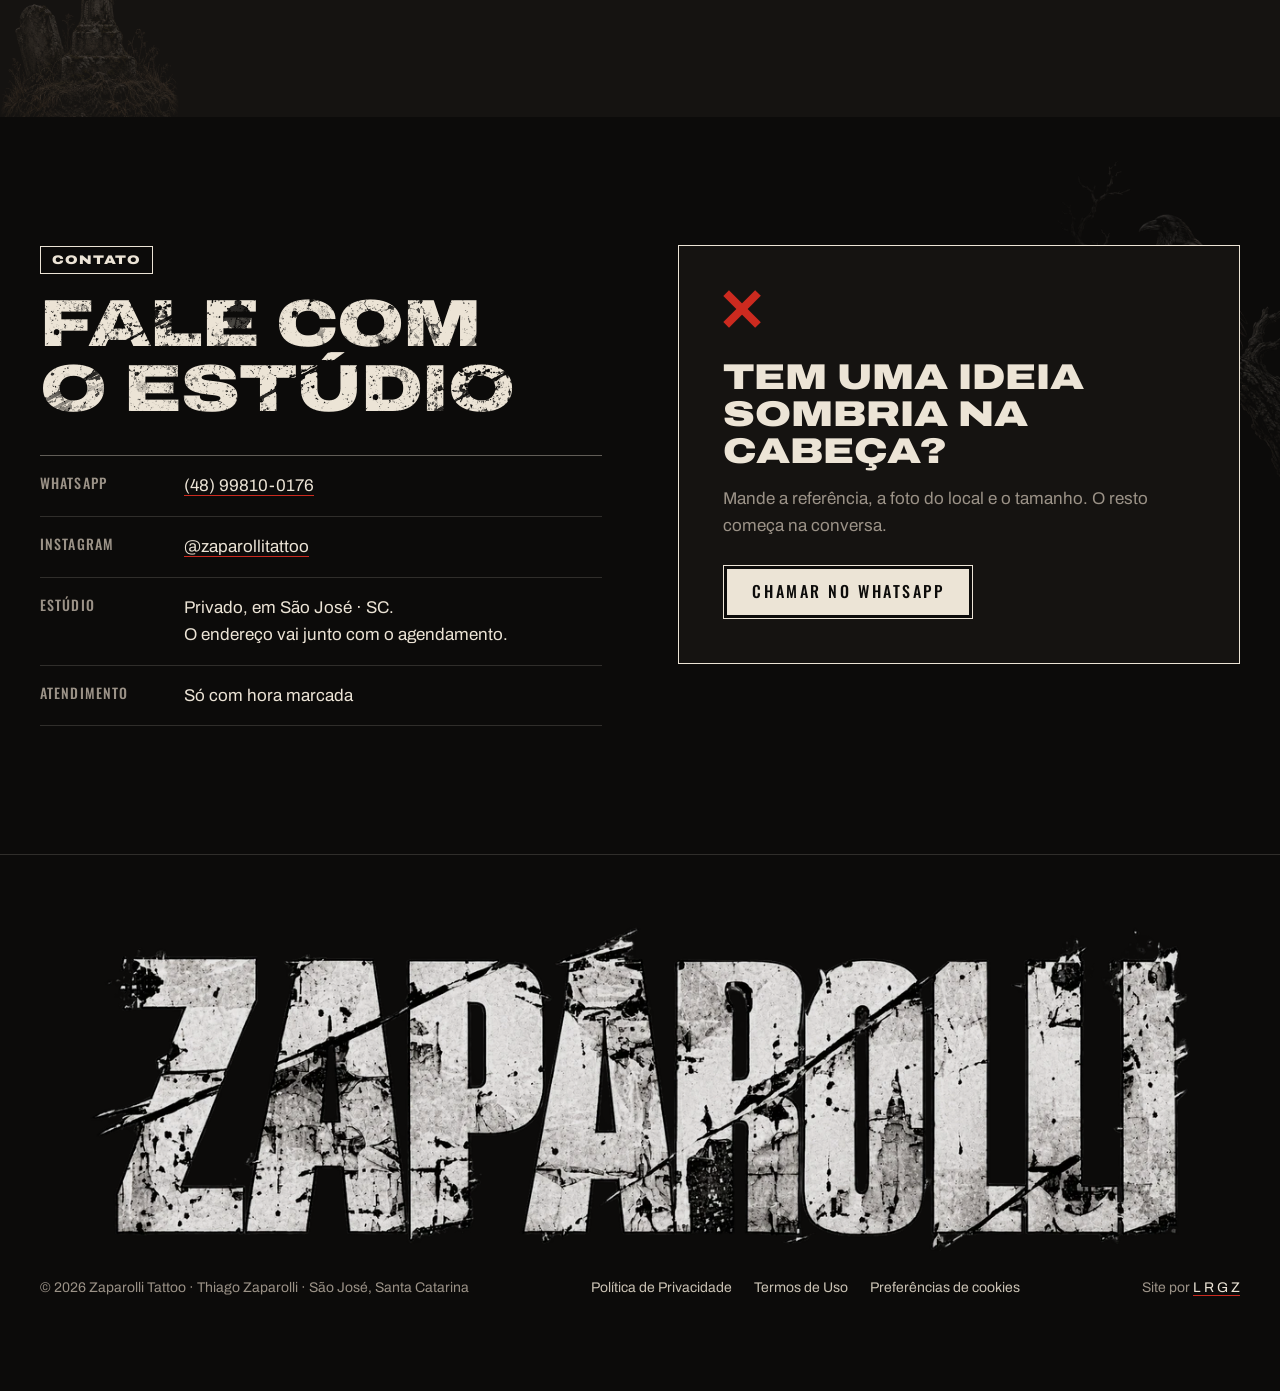
==== commit ab2e02d3: "Pronto para thiagozaparolli.com.br: canonical, indexação, sitemap/robots no domínio, ?v nos CSS/JS, " ====
--- a/index.html
+++ b/index.html
@@ -5,28 +5,28 @@
 <meta name="viewport" content="width=device-width, initial-scale=1, viewport-fit=cover">
 <title>Zaparolli Tattoo · Dark art e coberturas · São José, SC</title>
 <meta name="description" content="Thiago Zaparolli: dark art e realismo preto e cinza em São José, SC. Projetos autorais e coberturas em estúdio privado. Orçamento pelo WhatsApp.">
-<meta name="robots" content="noindex">
+<link rel="canonical" href="https://thiagozaparolli.com.br/">
 <meta name="theme-color" content="#0c0b0a">
 <meta property="og:type" content="website">
 <meta property="og:locale" content="pt_BR">
 <meta property="og:title" content="Zaparolli Tattoo · Dark art e coberturas">
 <meta property="og:description" content="Jurado da Tattoo Week 2025. Dark art e realismo preto e cinza autorais, coberturas e fechamentos em estúdio privado em São José, SC. Agende pelo WhatsApp.">
-<meta property="og:image" content="https://azeugral.github.io/zaparolli-tattoo/og.jpg?v=13">
-<meta property="og:image:secure_url" content="https://azeugral.github.io/zaparolli-tattoo/og.jpg?v=13">
+<meta property="og:image" content="https://thiagozaparolli.com.br/og.jpg?v=13">
+<meta property="og:image:secure_url" content="https://thiagozaparolli.com.br/og.jpg?v=13">
 <meta property="og:image:type" content="image/jpeg">
 <meta property="og:image:width" content="1200">
 <meta property="og:image:height" content="630">
 <meta property="og:image:alt" content="Zaparolli Tattoo: dark art, realismo preto e cinza e coberturas em São José, SC">
 <meta property="og:site_name" content="Zaparolli Tattoo">
-<meta property="og:url" content="https://azeugral.github.io/zaparolli-tattoo/">
+<meta property="og:url" content="https://thiagozaparolli.com.br/">
 <meta name="twitter:card" content="summary_large_image">
-<meta name="twitter:image" content="https://azeugral.github.io/zaparolli-tattoo/og.jpg?v=13">
+<meta name="twitter:image" content="https://thiagozaparolli.com.br/og.jpg?v=13">
 <link rel="icon" href="favicon.ico" sizes="any">
 <link rel="icon" href="favicon-32.png" type="image/png">
 <link rel="apple-touch-icon" href="apple-touch-icon.png">
 <link rel="preload" href="assets/fontes/archivo-normal-latin.woff2" as="font" type="font/woff2" crossorigin>
-<link rel="stylesheet" href="assets/css/fontes.css">
-<link rel="stylesheet" href="assets/css/zaparolli.css">
+<link rel="stylesheet" href="assets/css/fontes.css?v=27">
+<link rel="stylesheet" href="assets/css/zaparolli.css?v=27">
 <script type="application/ld+json">
 {
  "@context": "https://schema.org",
@@ -34,9 +34,9 @@
  "name": "Zaparolli Tattoo",
  "alternateName": "Thiago Zaparolli",
  "description": "Tatuador de dark art e realismo preto e cinza, especialista em coberturas (cover-up), com estúdio privado em São José, SC. Jurado da Tattoo Week 2025.",
- "url": "https://azeugral.github.io/zaparolli-tattoo/",
- "image": "https://azeugral.github.io/zaparolli-tattoo/og.jpg",
- "logo": "https://azeugral.github.io/zaparolli-tattoo/assets/img/logo-zaparolli-1200.webp",
+ "url": "https://thiagozaparolli.com.br/",
+ "image": "https://thiagozaparolli.com.br/og.jpg",
+ "logo": "https://thiagozaparolli.com.br/assets/img/logo-zaparolli-1200.webp",
  "telephone": "+55 48 99810-0176",
  "priceRange": "$$",
  "address": {
@@ -124,7 +124,7 @@
       <img src="assets/img/hero-arte-1020.webp" srcset="assets/img/hero-arte-720.webp 720w, assets/img/hero-arte-1020.webp 1020w" sizes="70vw" alt="" width="1020" height="1406" fetchpriority="high" decoding="async">
     </picture>
   </div>
-  <div class="fumaca hero-fumaca" data-fumaca="0" data-forca="1.6" data-ciclo="40" data-v-pe="assets/video/fumaca-hero-pe.mp4" data-v-celular="assets/video/fumaca-hero-celular-preta.mp4" data-v-deitado="assets/video/fumaca-hero-deitado.mp4" aria-hidden="true"><canvas></canvas><video muted loop playsinline webkit-playsinline preload="none" disablepictureinpicture></video></div>
+  <div class="fumaca hero-fumaca" data-fumaca="0" data-forca="1.6" data-ciclo="40" data-v-pe="assets/video/fumaca-hero-pe.mp4" data-v-celular="assets/video/fumaca-hero-celular-preta.mp4?v=2" data-v-deitado="assets/video/fumaca-hero-deitado.mp4" aria-hidden="true"><canvas></canvas><video muted loop playsinline webkit-playsinline preload="none" disablepictureinpicture></video></div>
 
   <div class="hero-corpo wrap">
     <div class="hero-lado">
@@ -530,8 +530,8 @@
   <div class="luz-pe"><p id="luz-leg"></p><a class="btn claro pequeno" id="luz-zap" href="#agendar">Quero algo assim</a></div>
 </div>
 
-<script src="assets/js/obras.js"></script>
-<script src="assets/js/fumaca.js"></script>
-<script src="assets/js/zaparolli.js"></script>
+<script src="assets/js/obras.js?v=27"></script>
+<script src="assets/js/fumaca.js?v=27"></script>
+<script src="assets/js/zaparolli.js?v=27"></script>
 </body>
 </html>
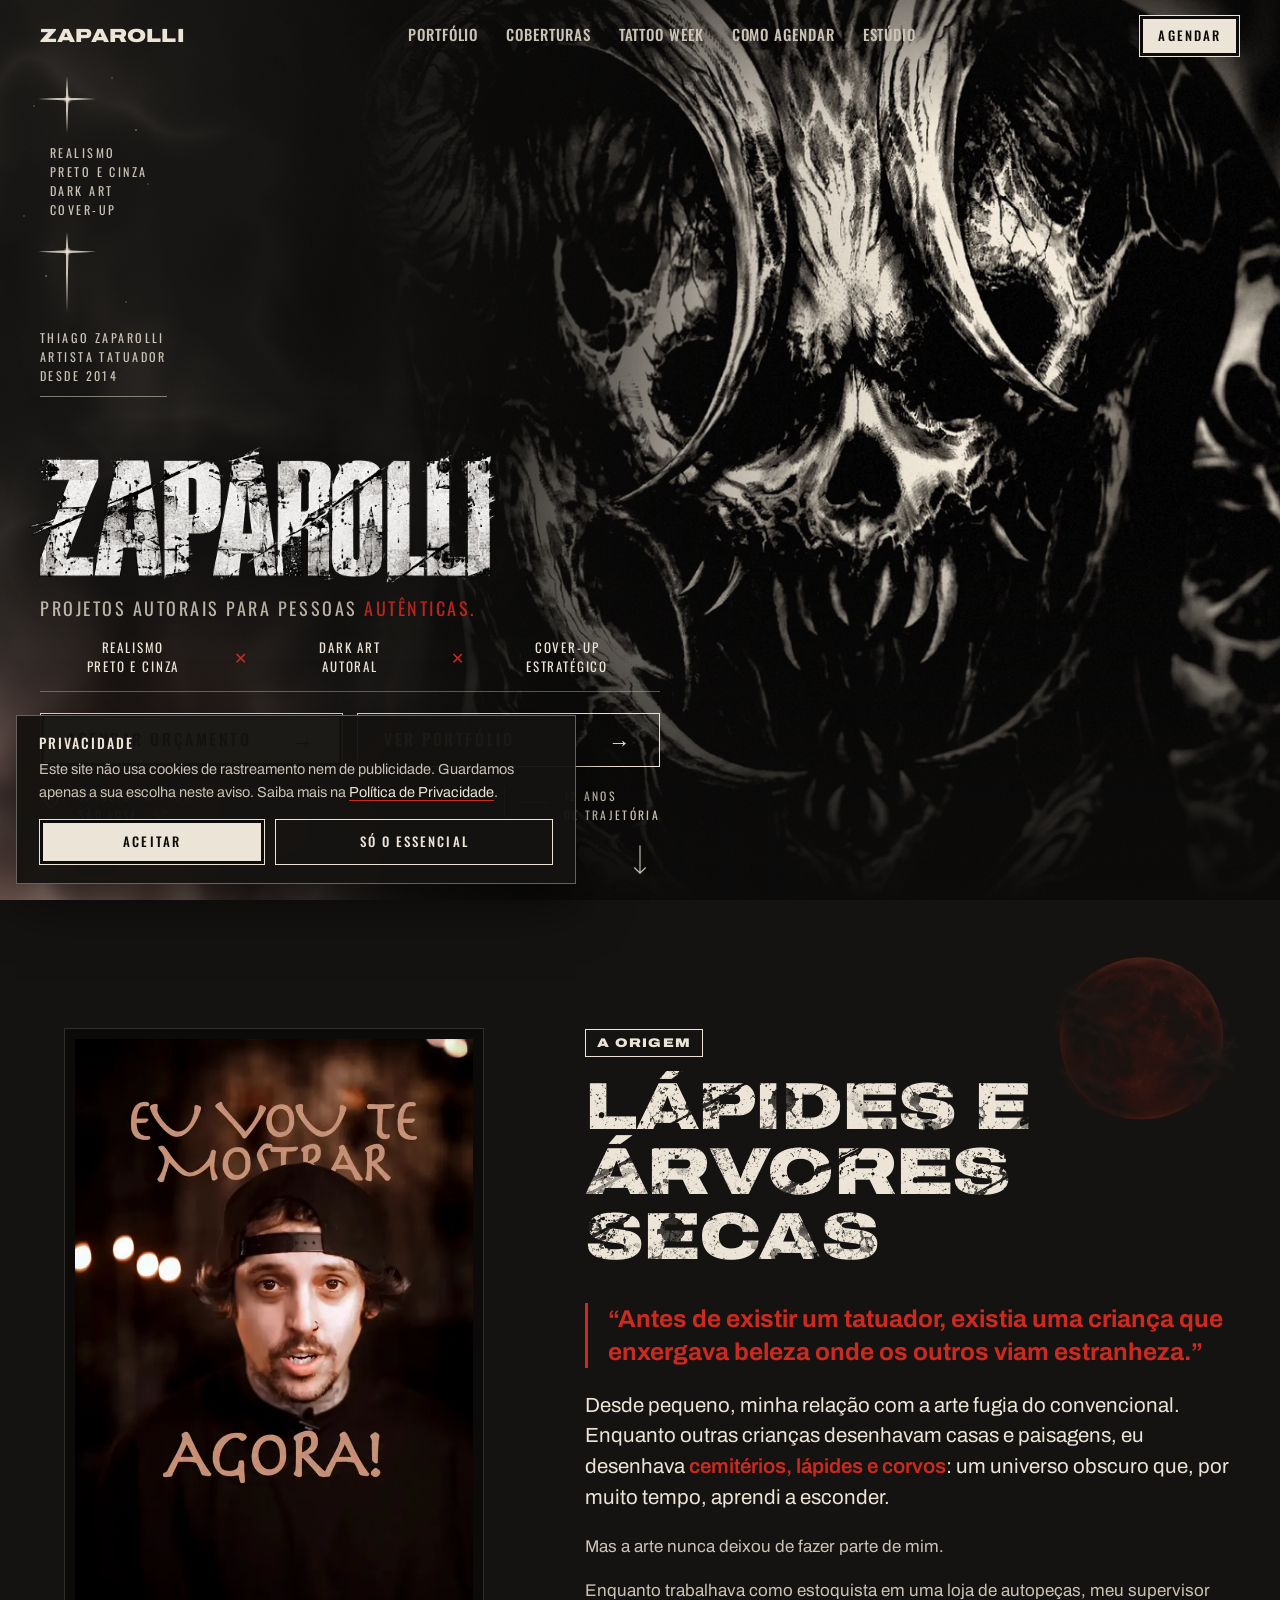
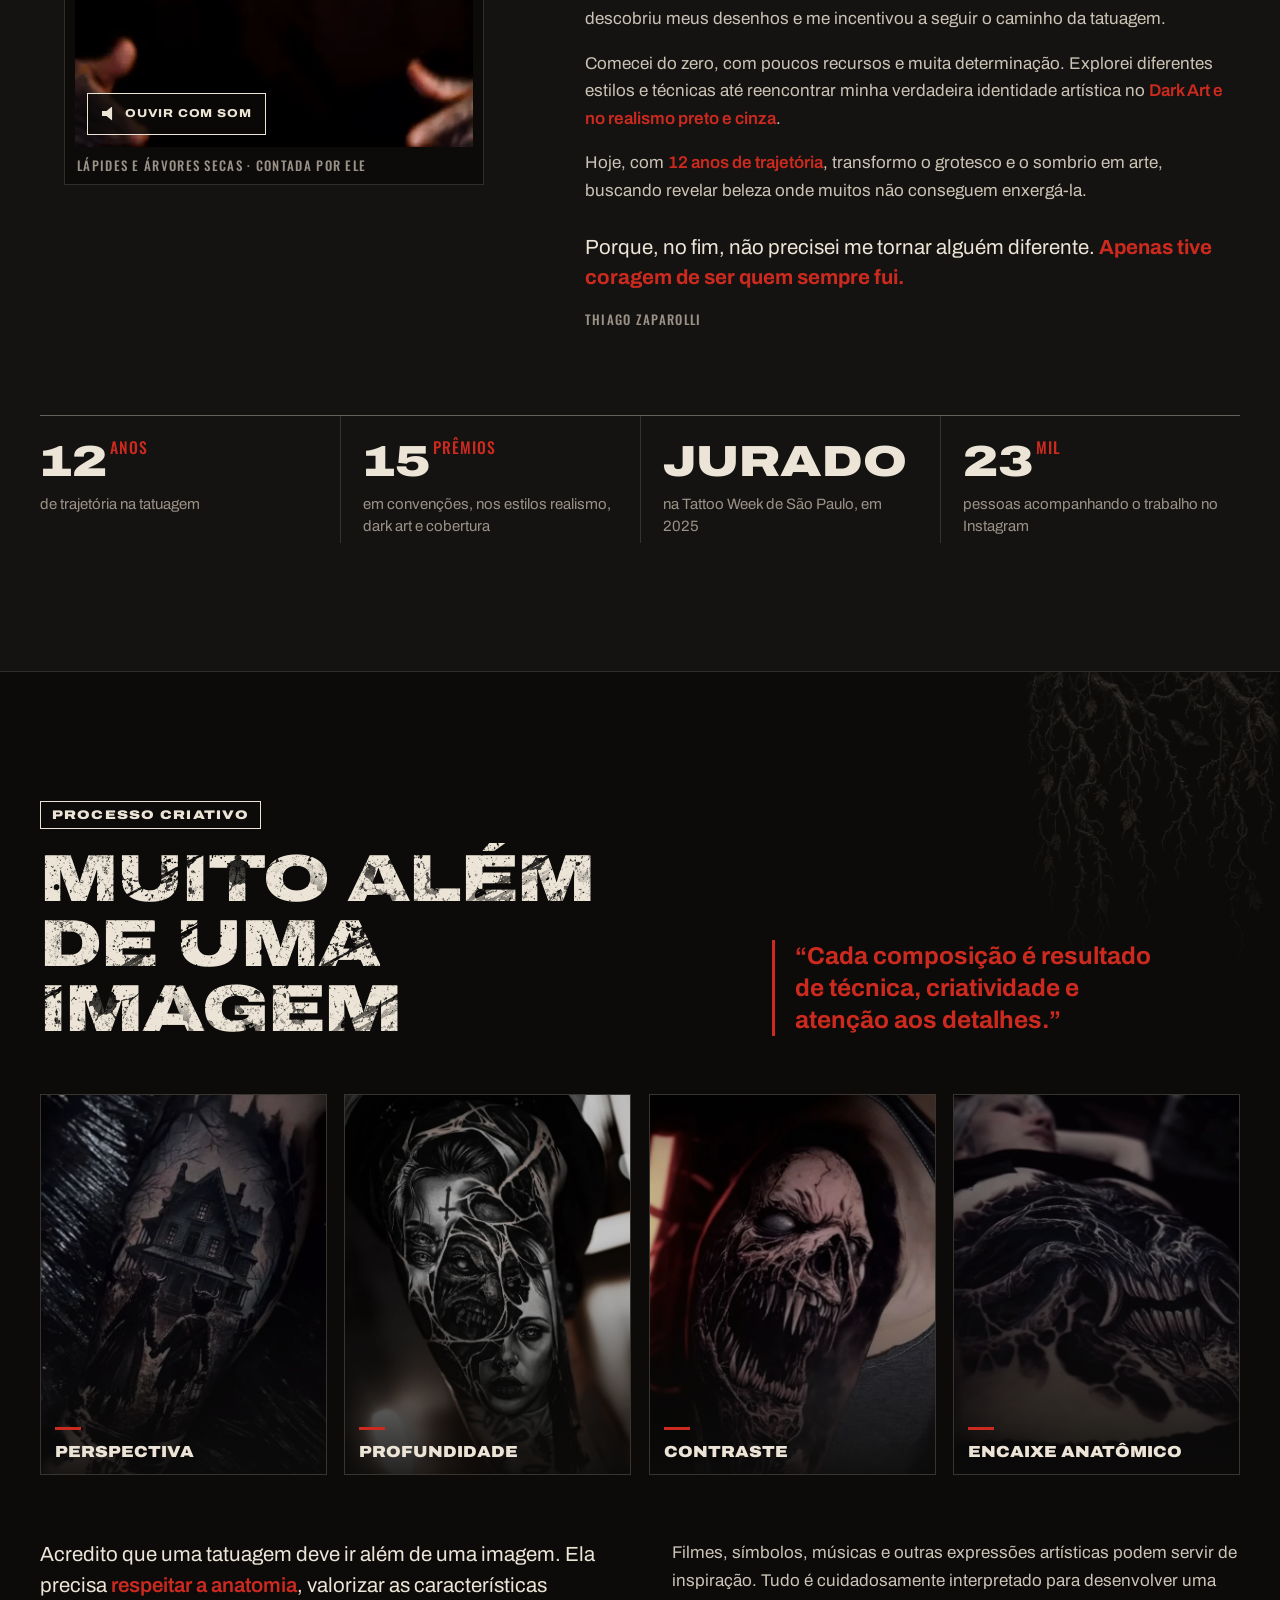
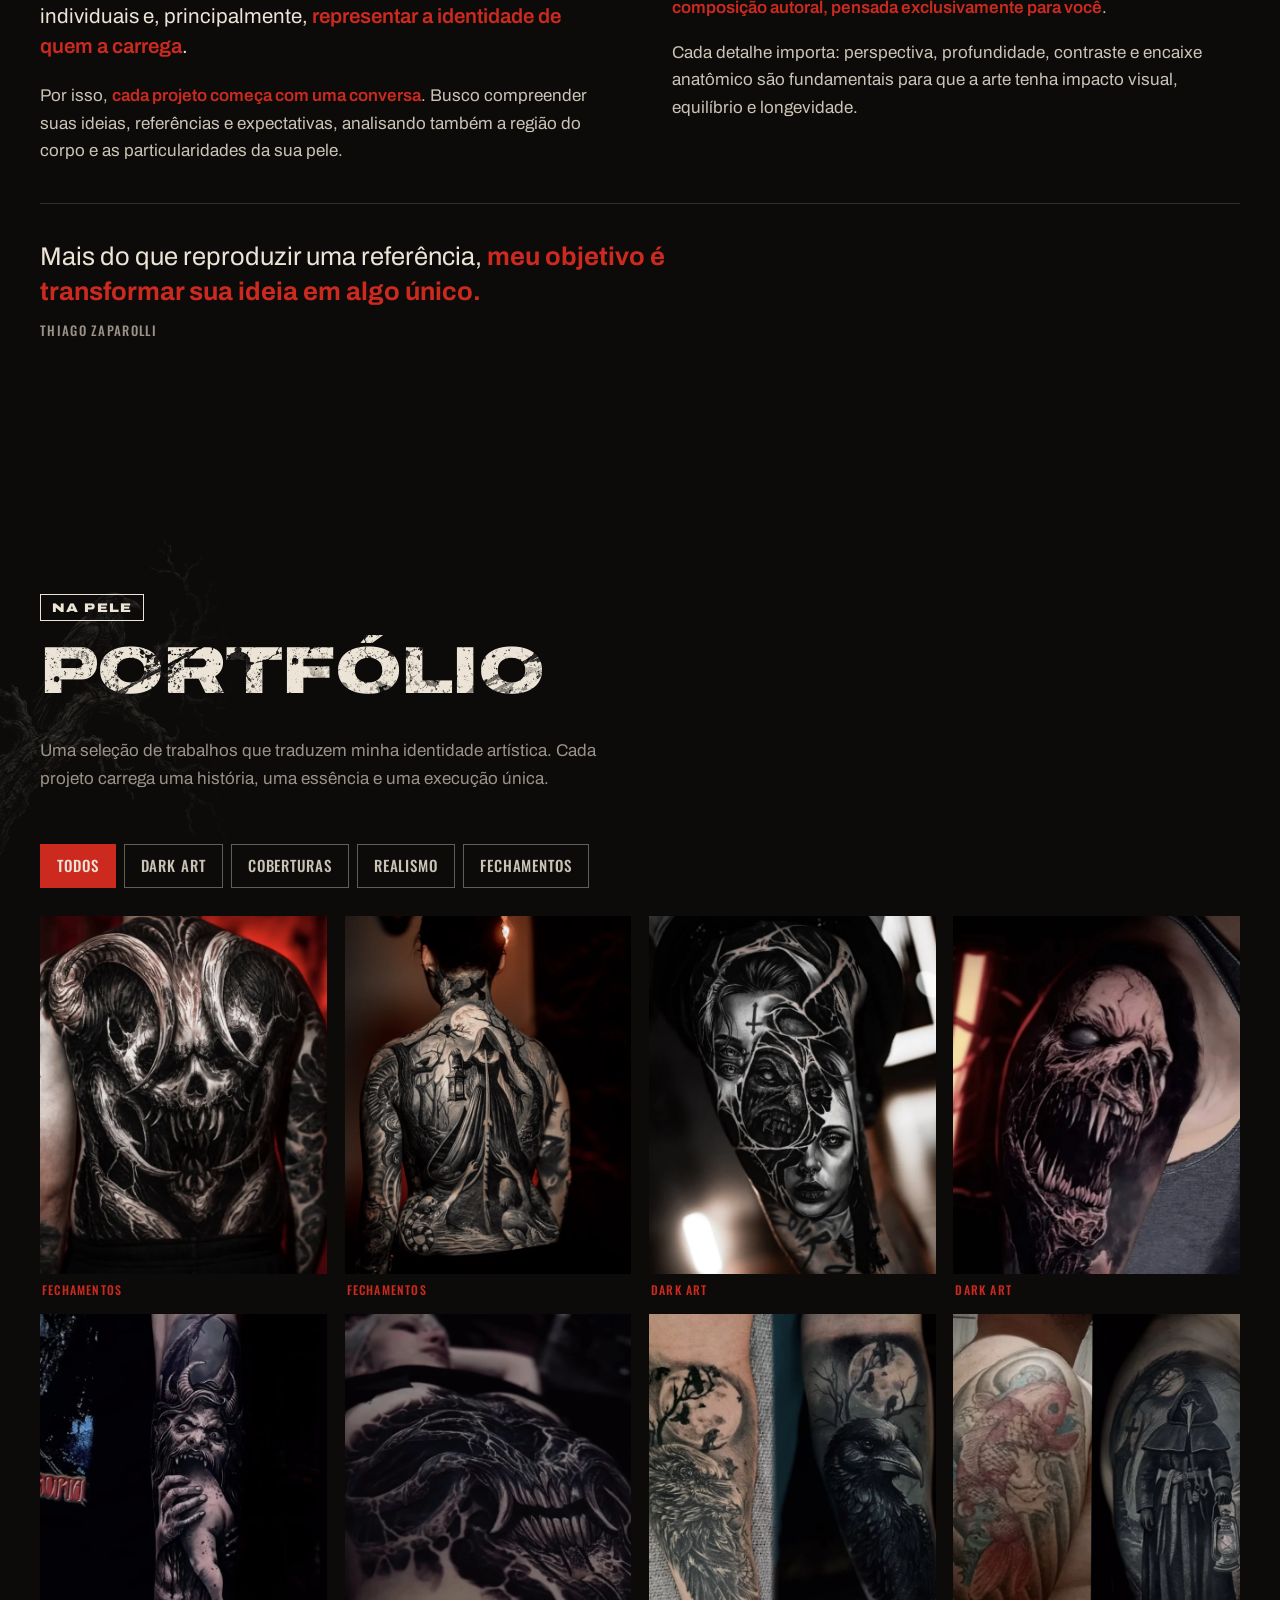
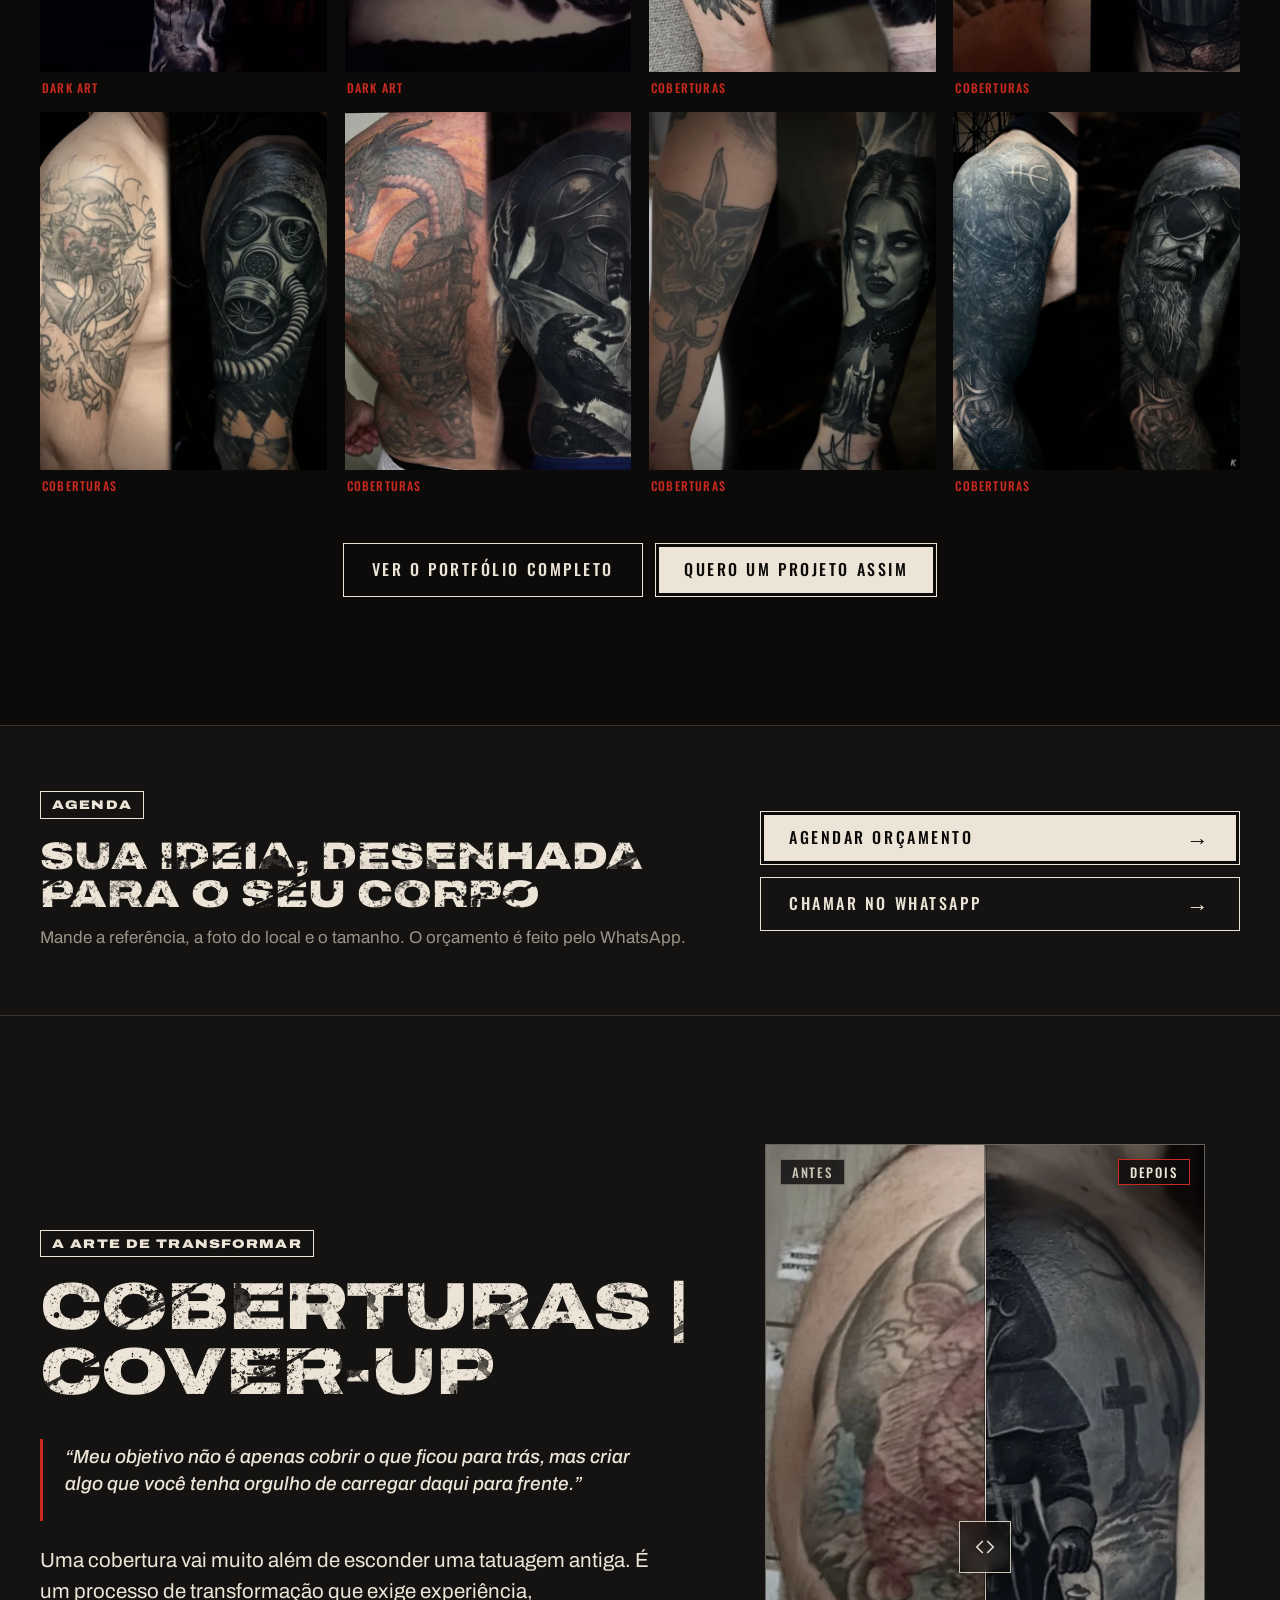
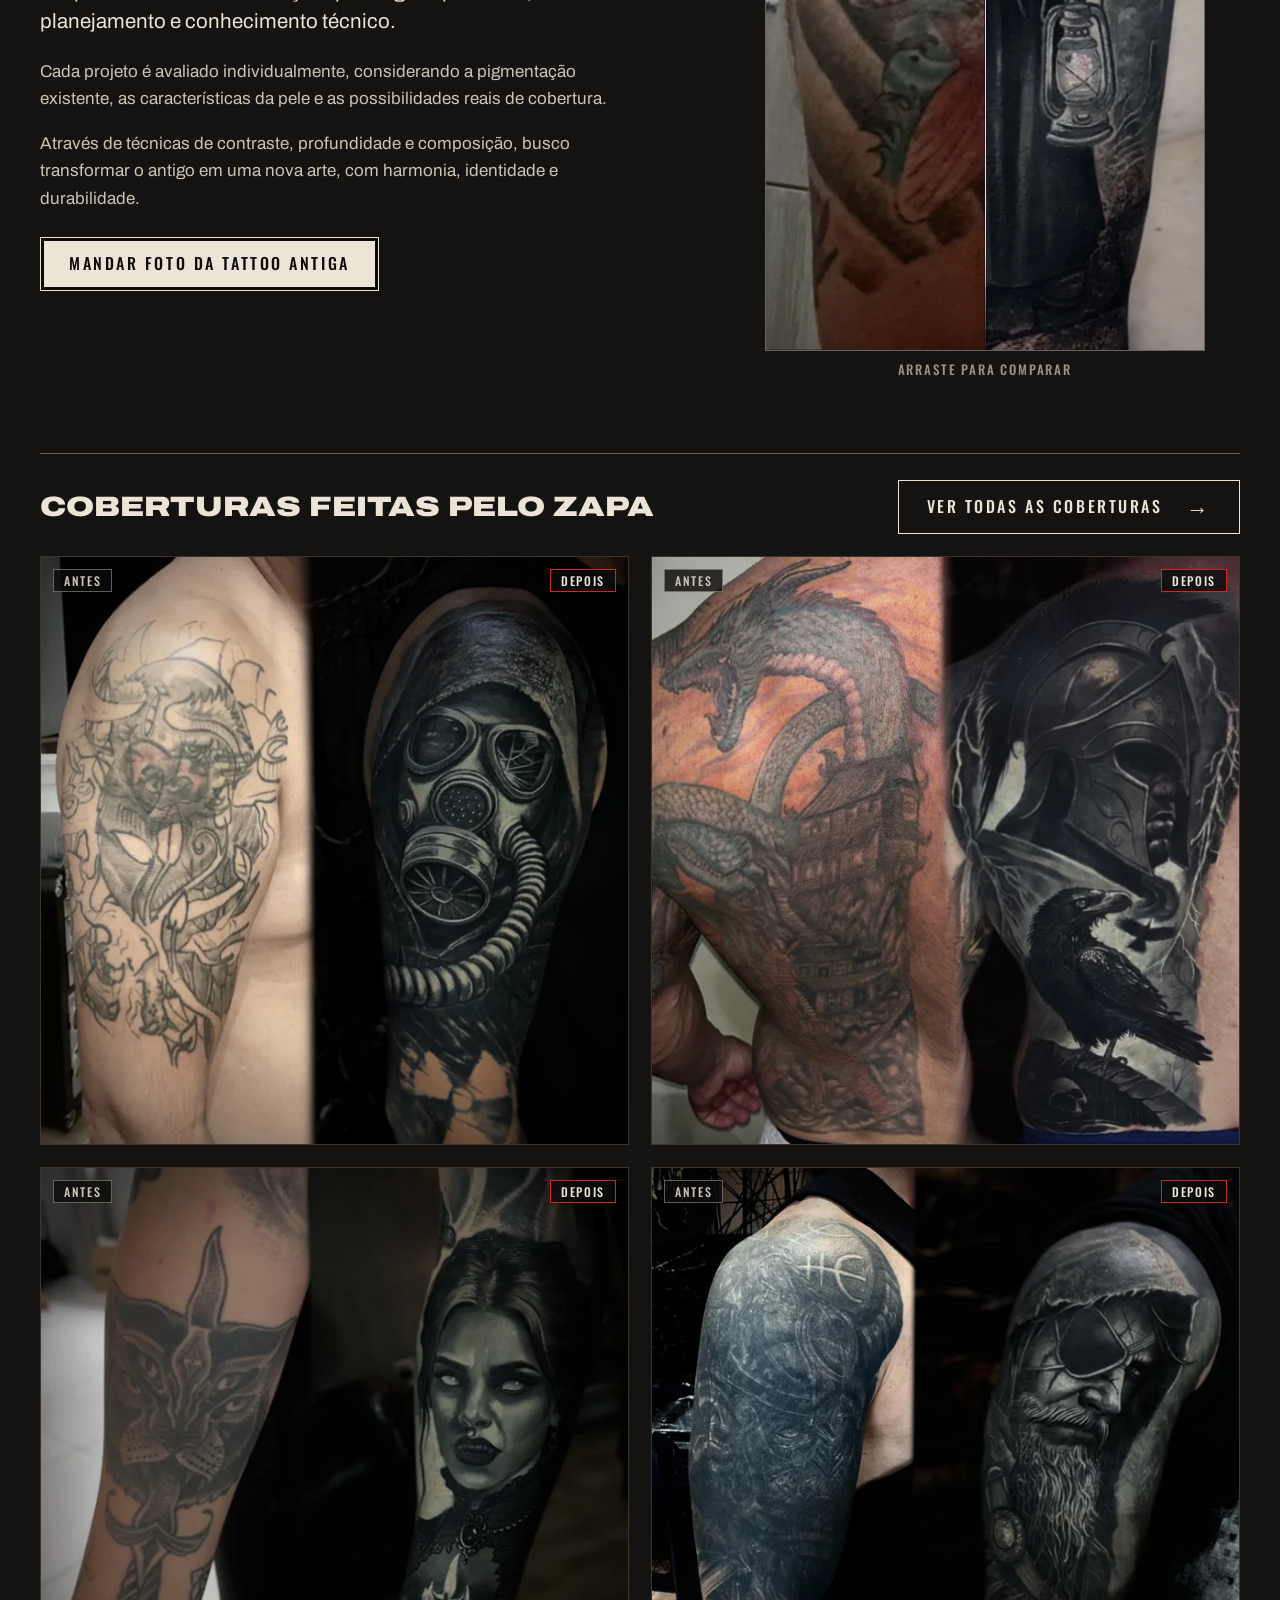
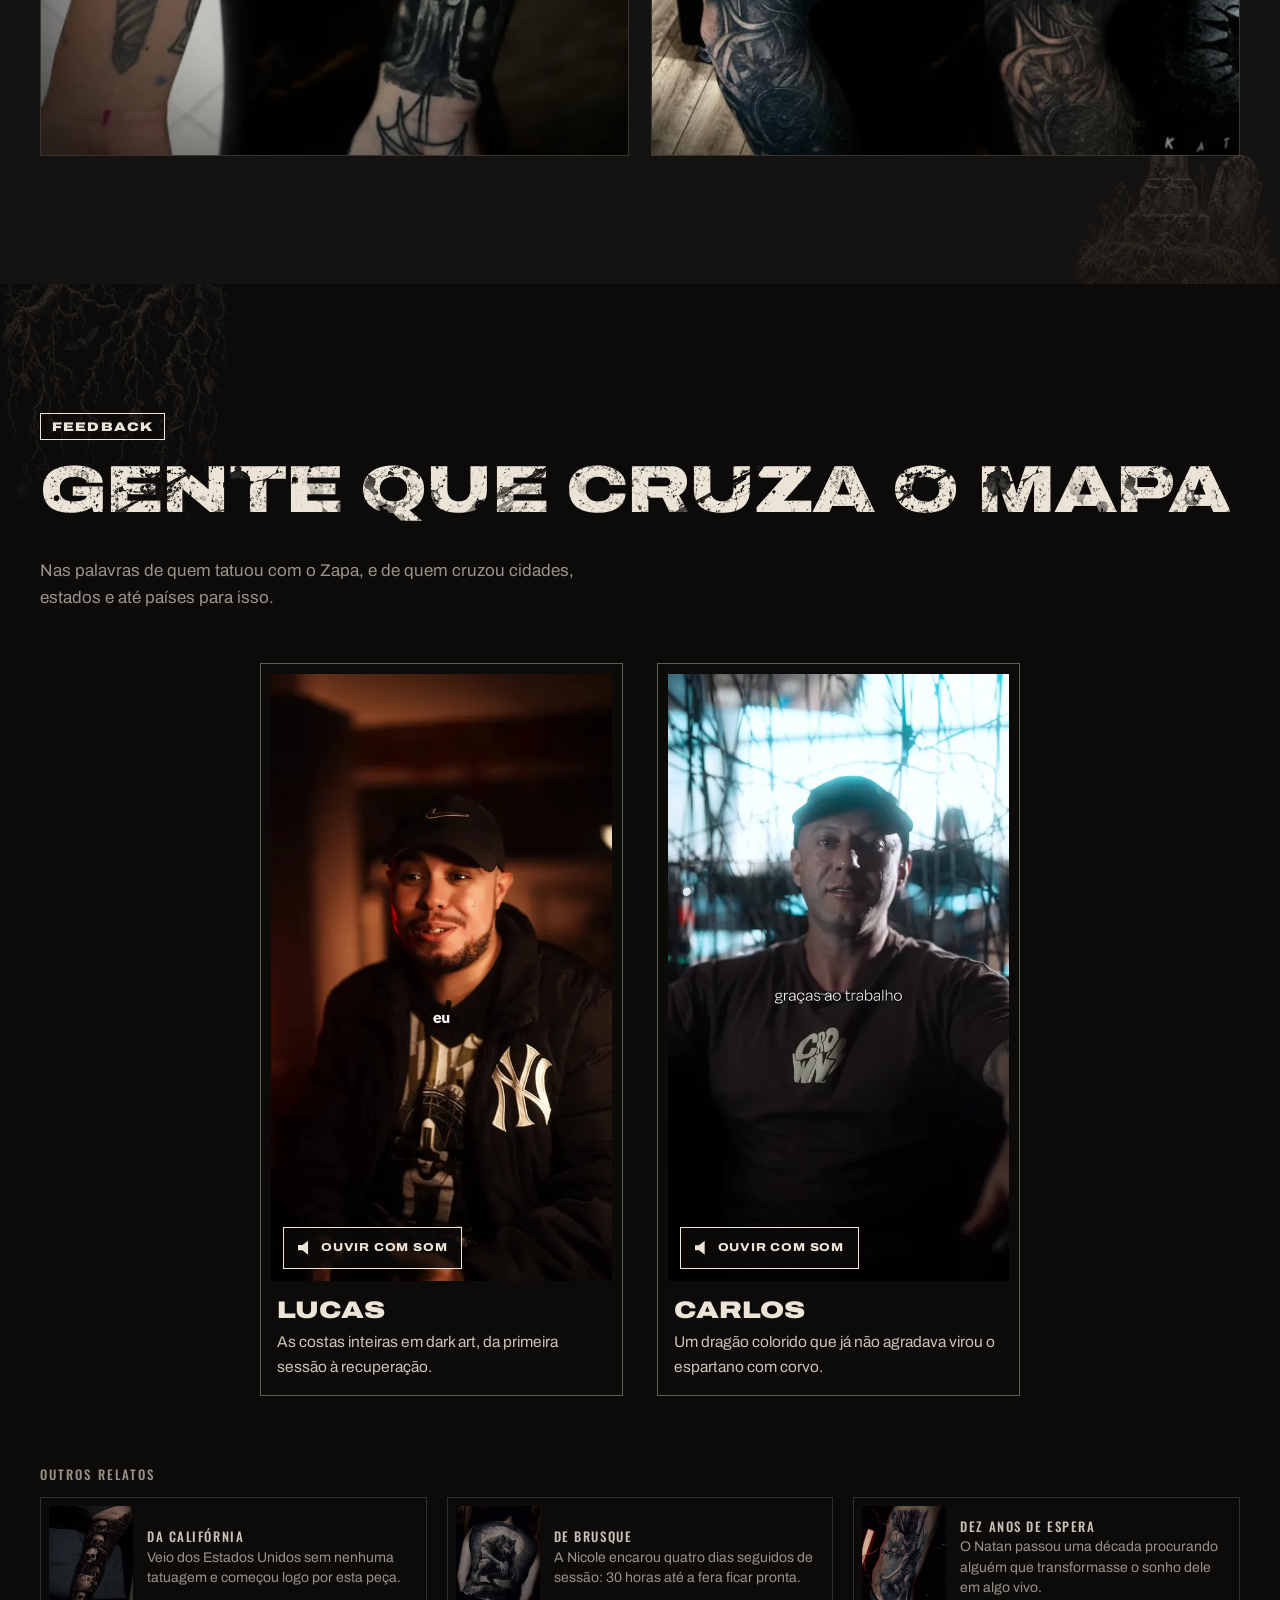
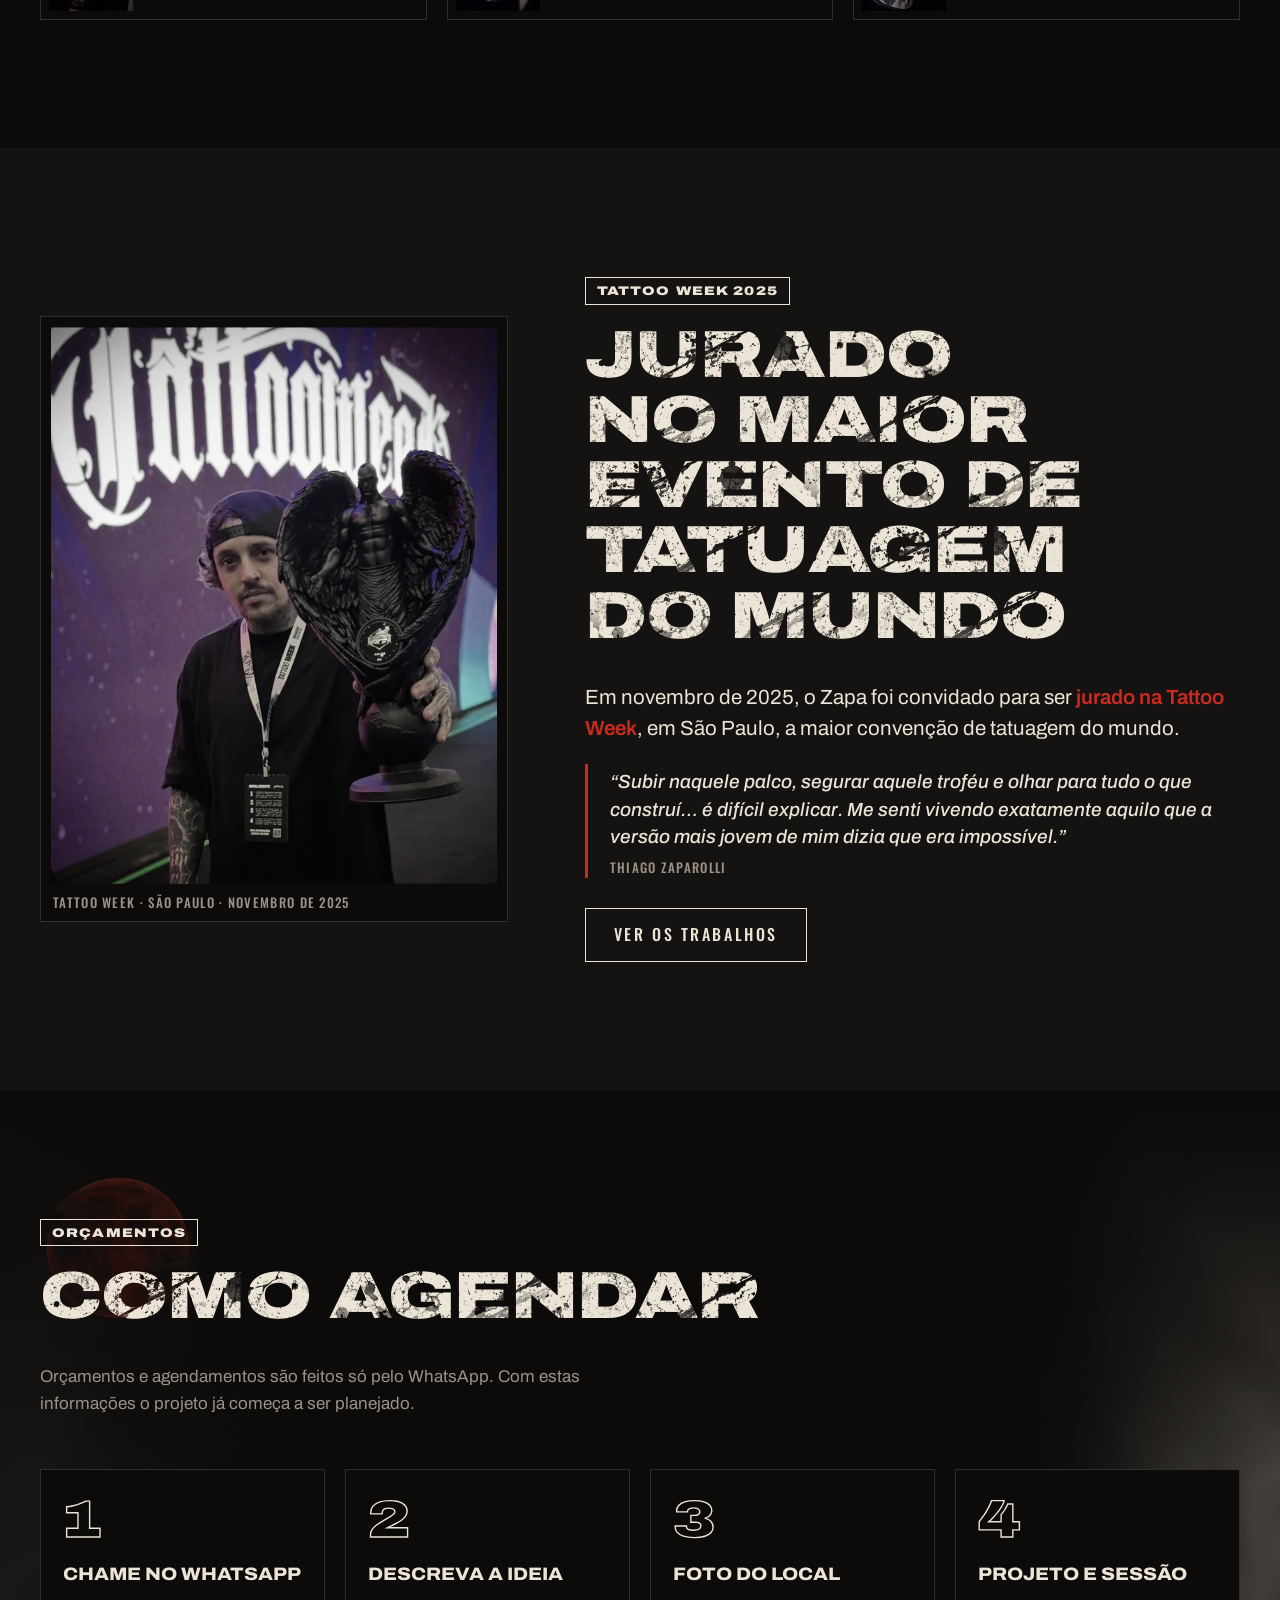
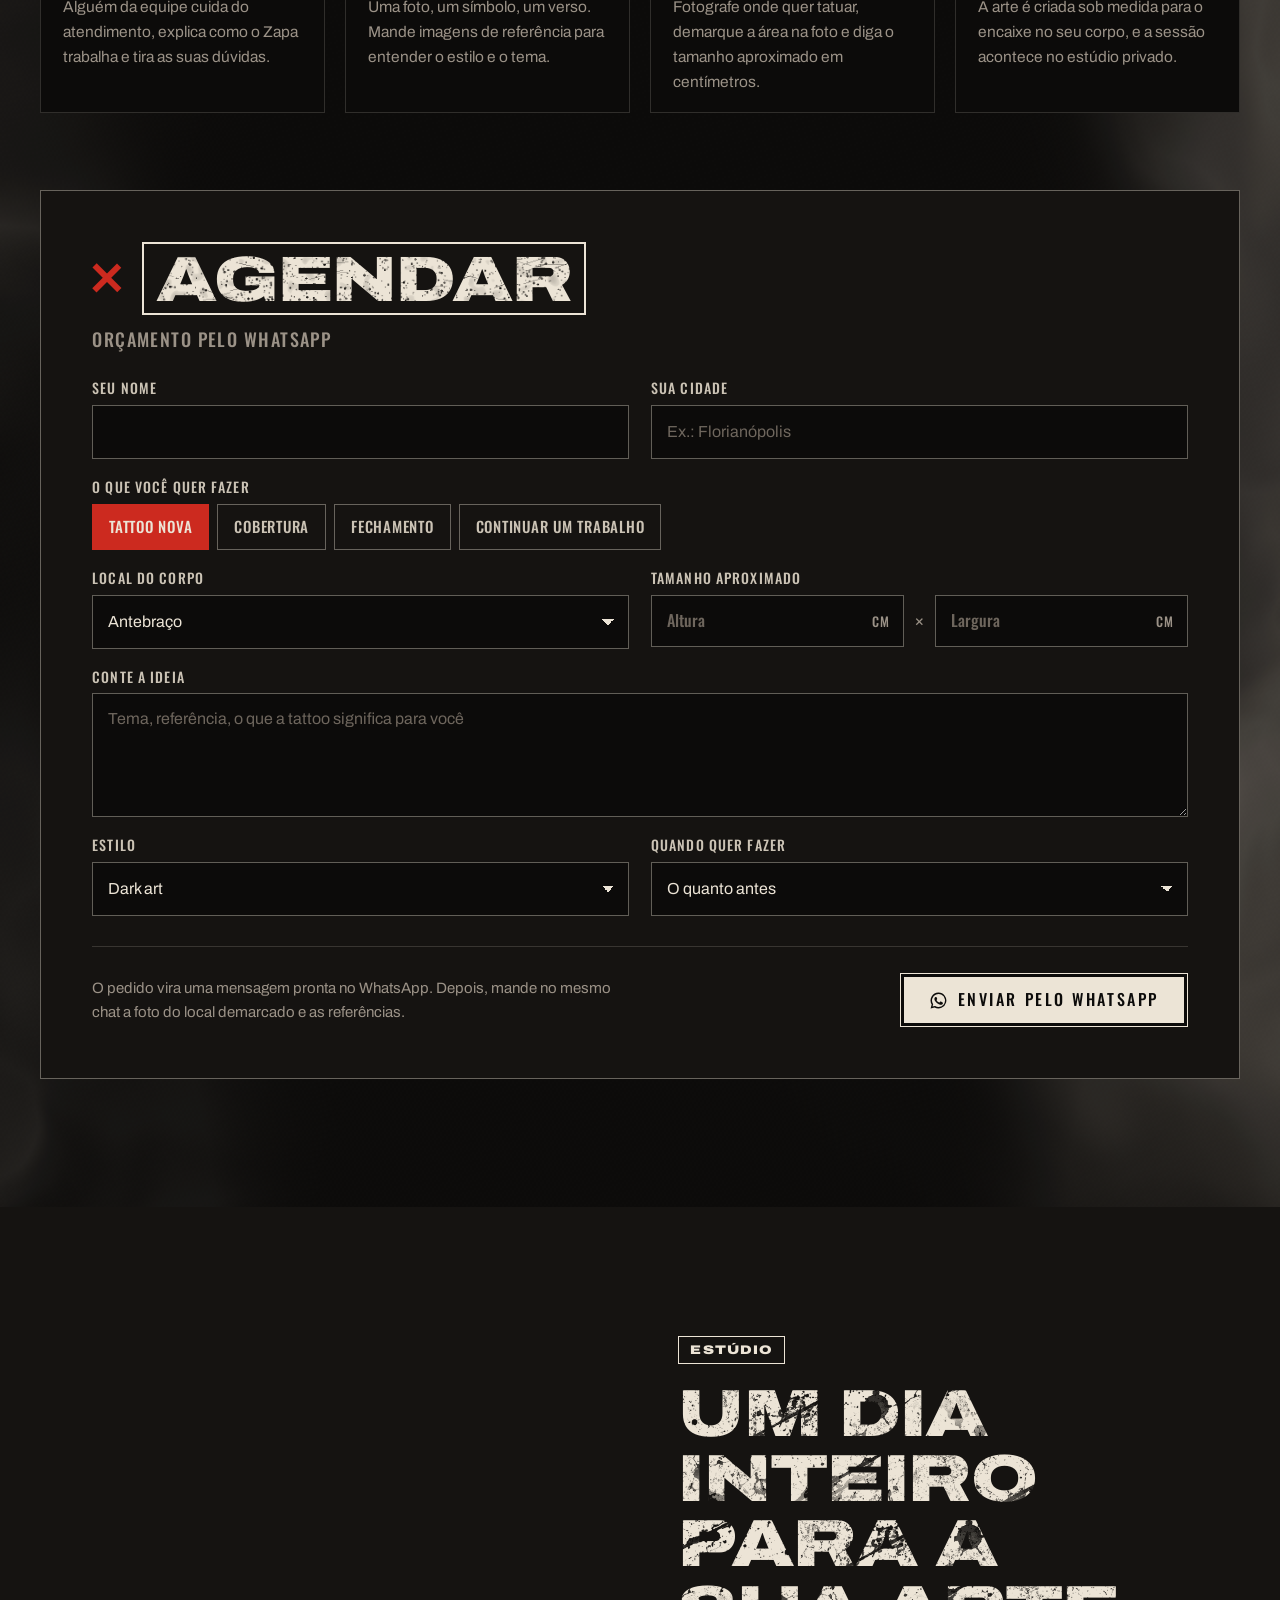
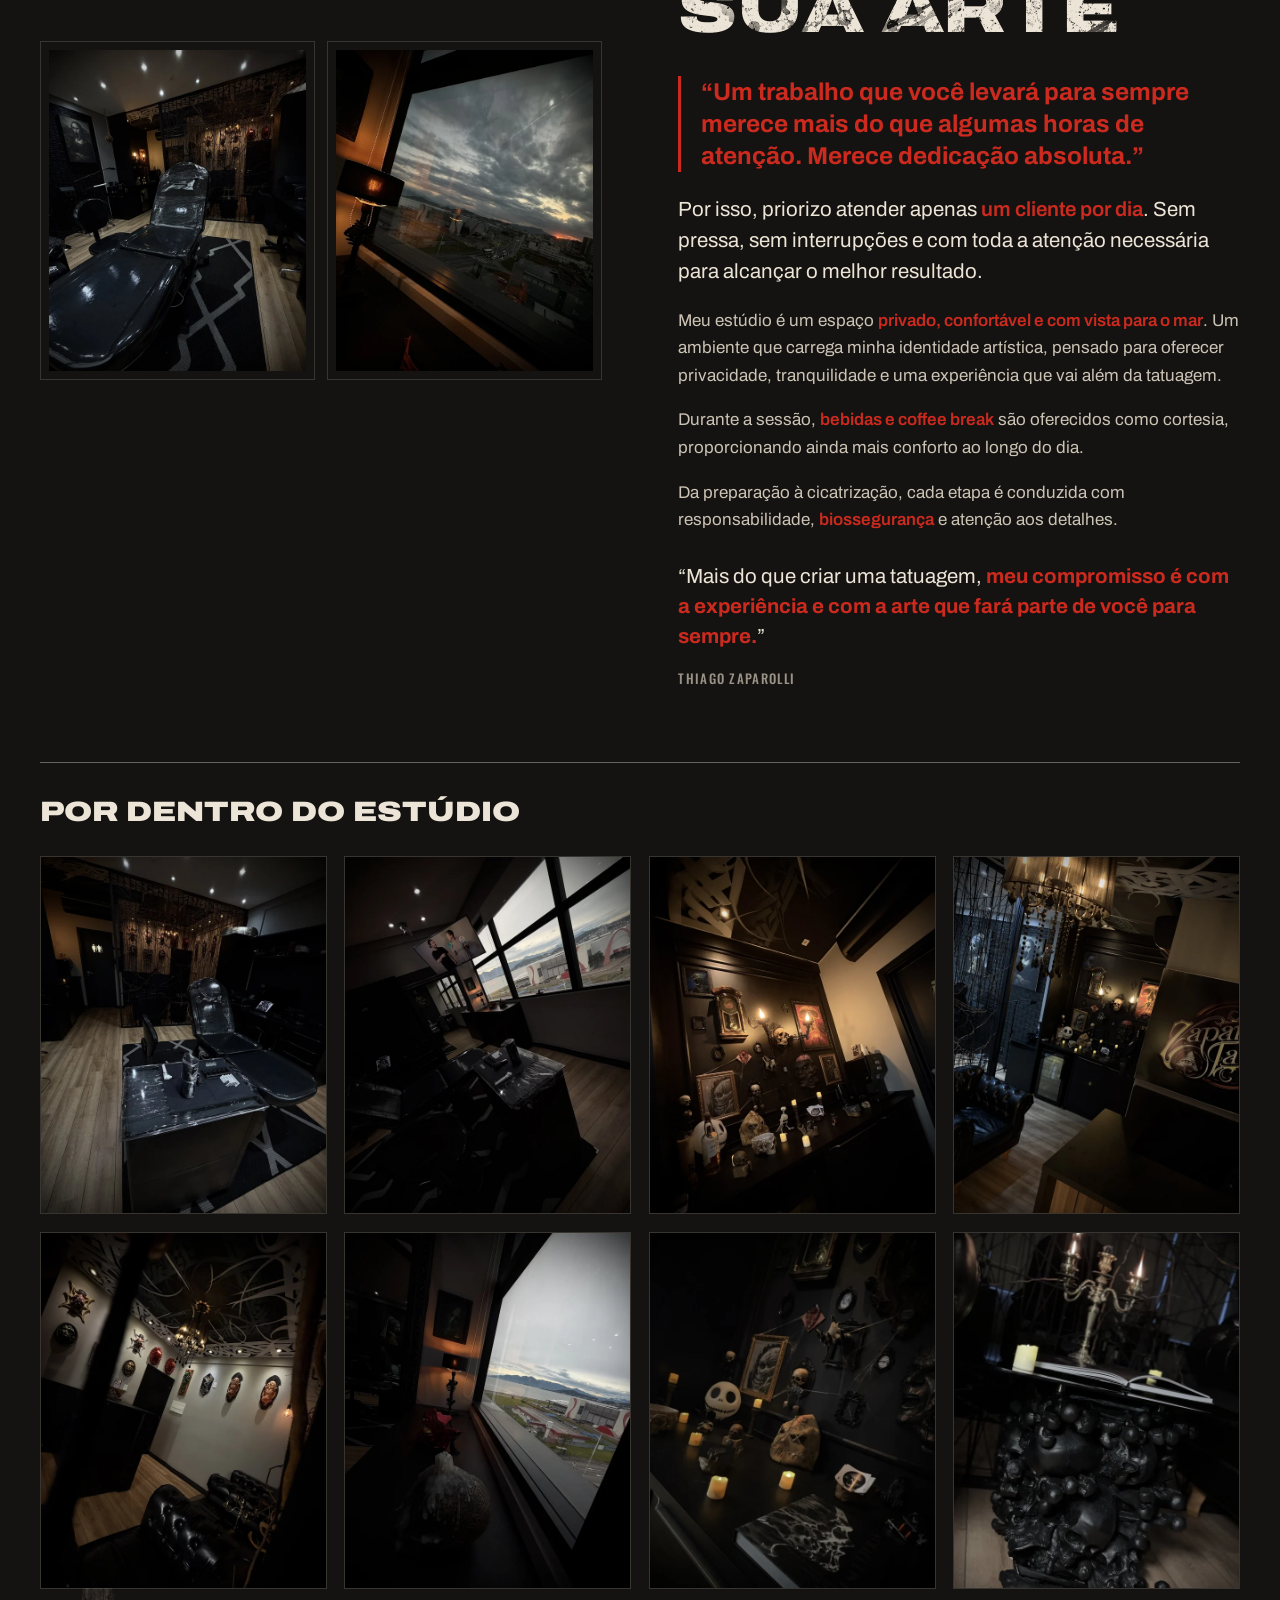
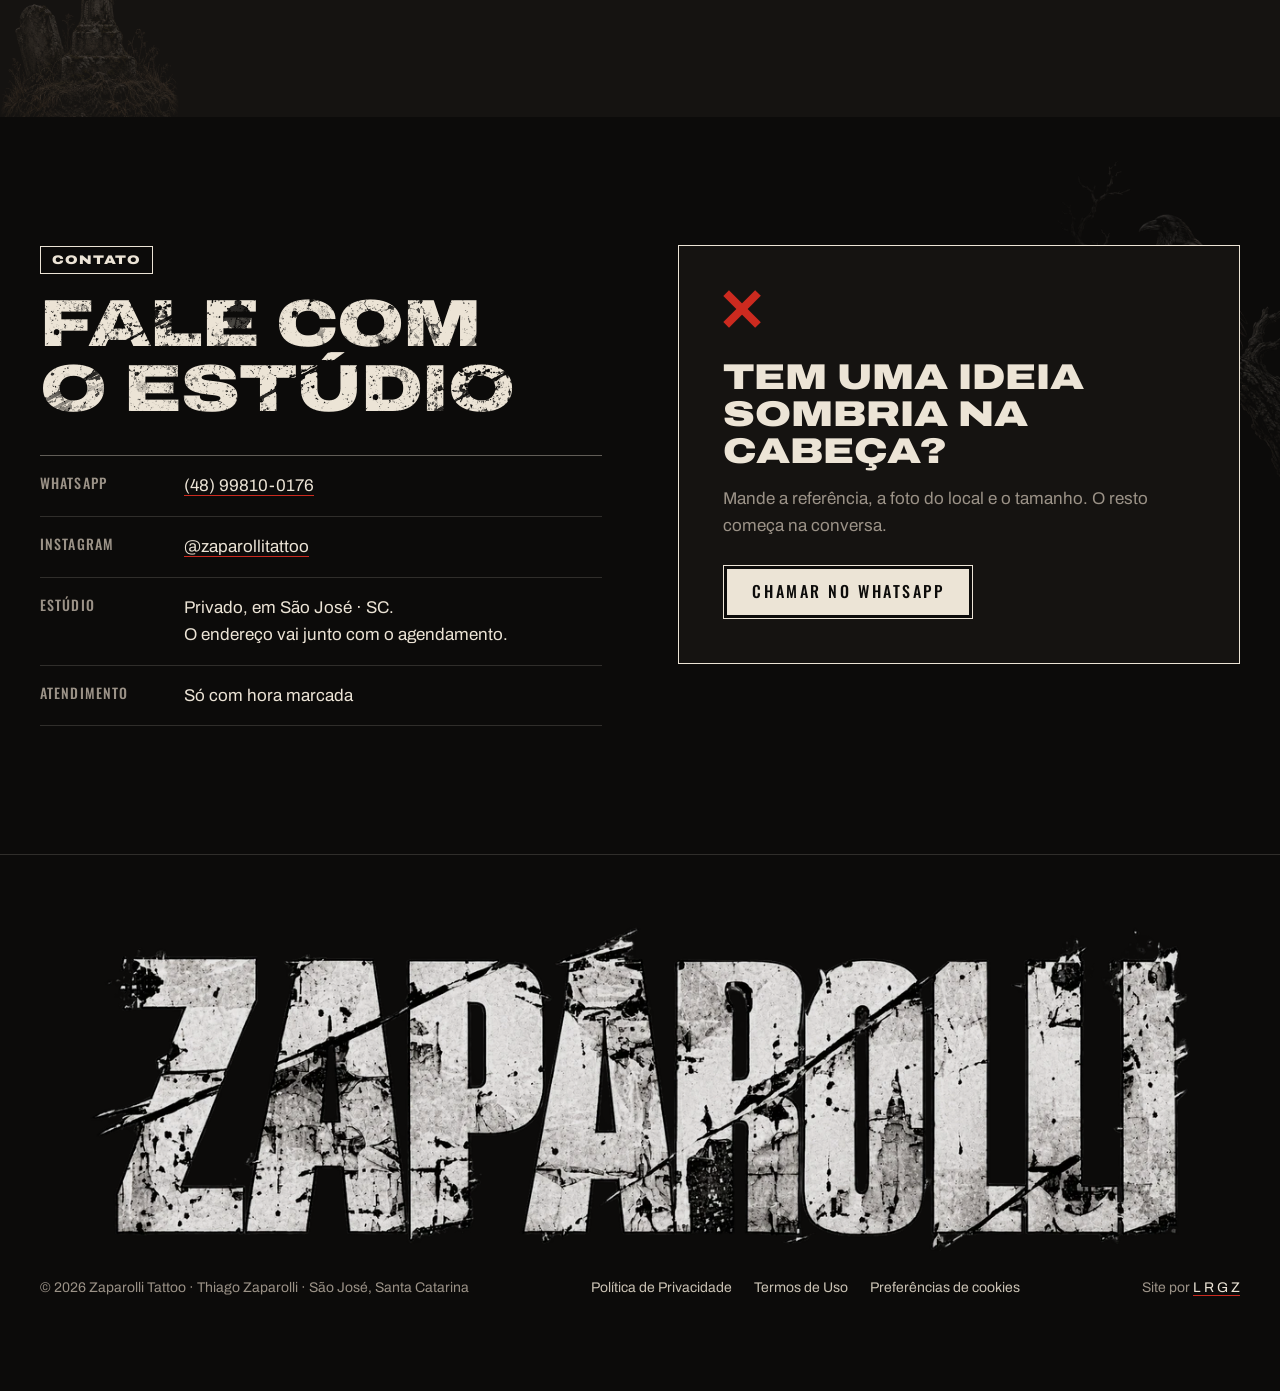
==== commit dc887da7: "Fumaça preta do celular: volta a animação aprovada, só espelhada para o canto esquerdo Co-Authored-B" ====
--- a/index.html
+++ b/index.html
@@ -124,7 +124,7 @@
       <img src="assets/img/hero-arte-1020.webp" srcset="assets/img/hero-arte-720.webp 720w, assets/img/hero-arte-1020.webp 1020w" sizes="70vw" alt="" width="1020" height="1406" fetchpriority="high" decoding="async">
     </picture>
   </div>
-  <div class="fumaca hero-fumaca" data-fumaca="0" data-forca="1.6" data-ciclo="40" data-v-pe="assets/video/fumaca-hero-pe.mp4" data-v-celular="assets/video/fumaca-hero-celular-preta.mp4?v=2" data-v-deitado="assets/video/fumaca-hero-deitado.mp4" aria-hidden="true"><canvas></canvas><video muted loop playsinline webkit-playsinline preload="none" disablepictureinpicture></video></div>
+  <div class="fumaca hero-fumaca" data-fumaca="0" data-forca="1.6" data-ciclo="40" data-v-pe="assets/video/fumaca-hero-pe.mp4" data-v-celular="assets/video/fumaca-hero-celular-preta.mp4?v=3" data-v-deitado="assets/video/fumaca-hero-deitado.mp4" aria-hidden="true"><canvas></canvas><video muted loop playsinline webkit-playsinline preload="none" disablepictureinpicture></video></div>
 
   <div class="hero-corpo wrap">
     <div class="hero-lado">
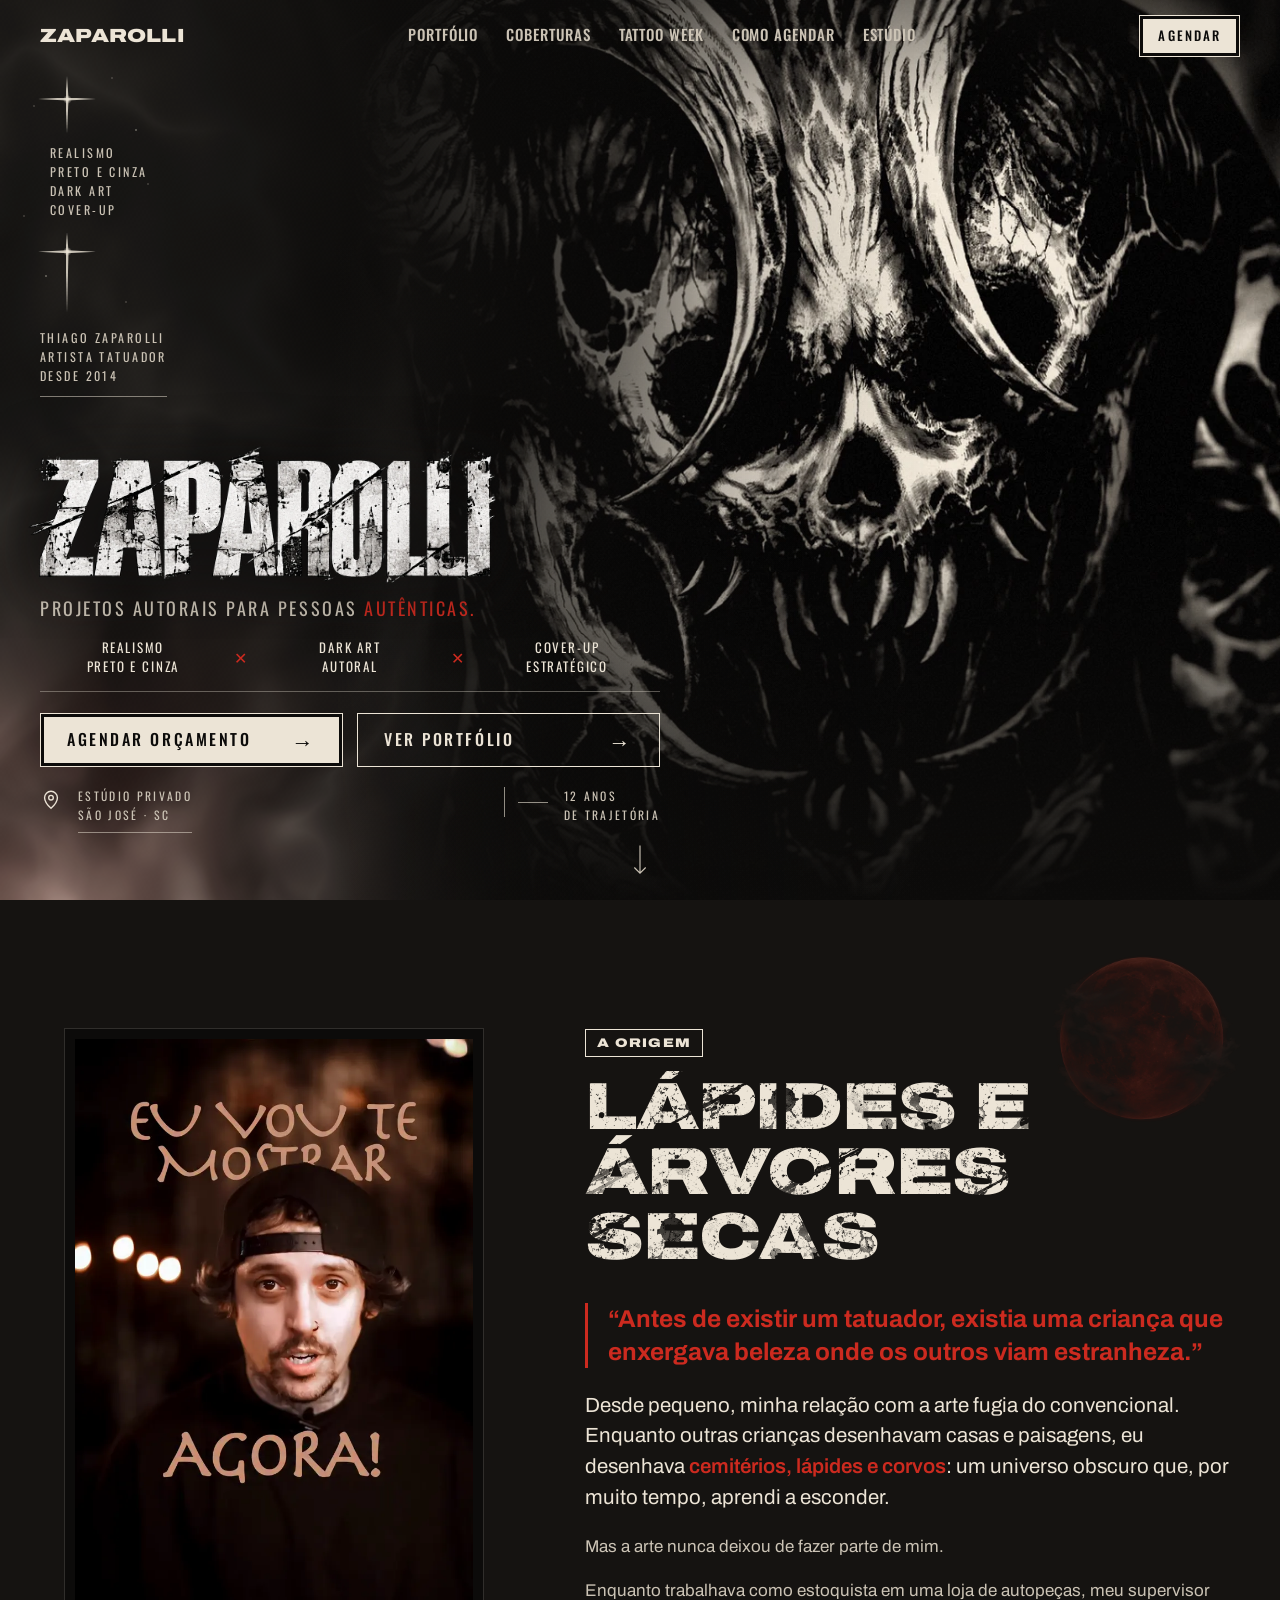
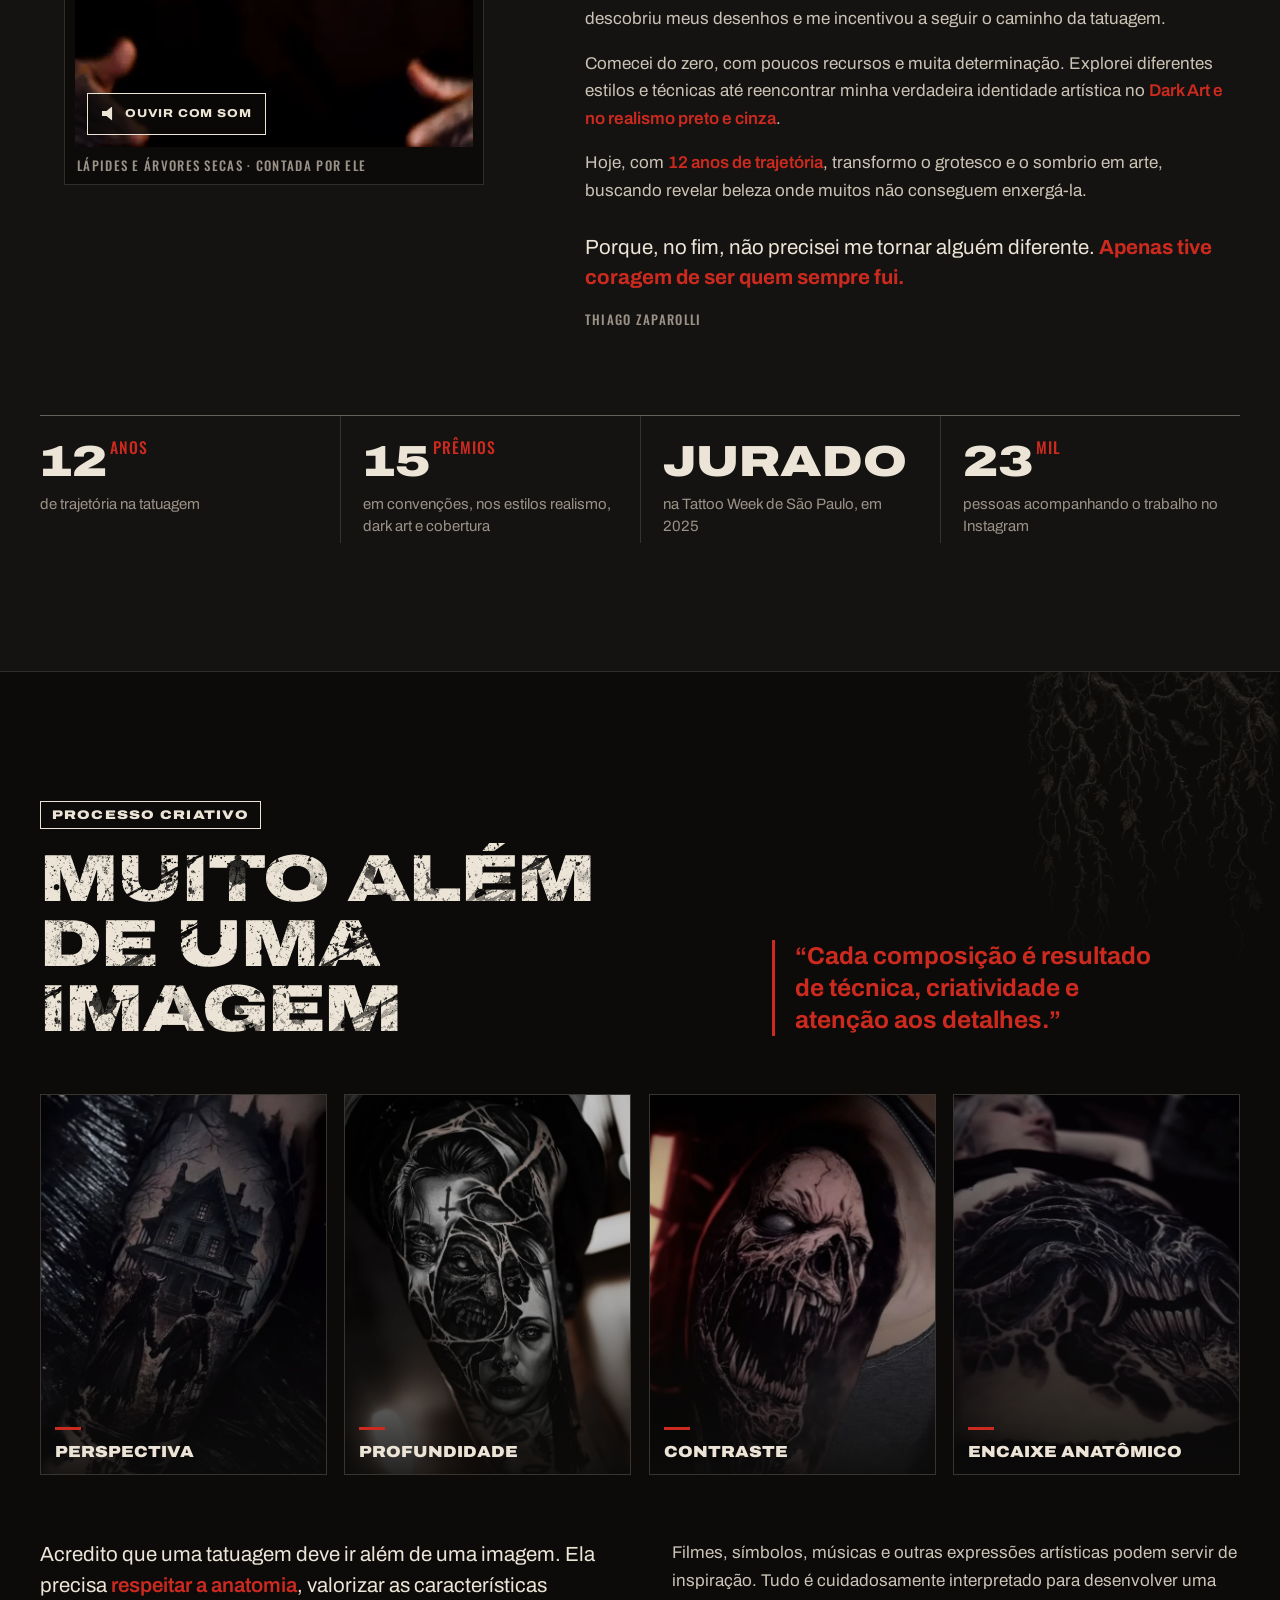
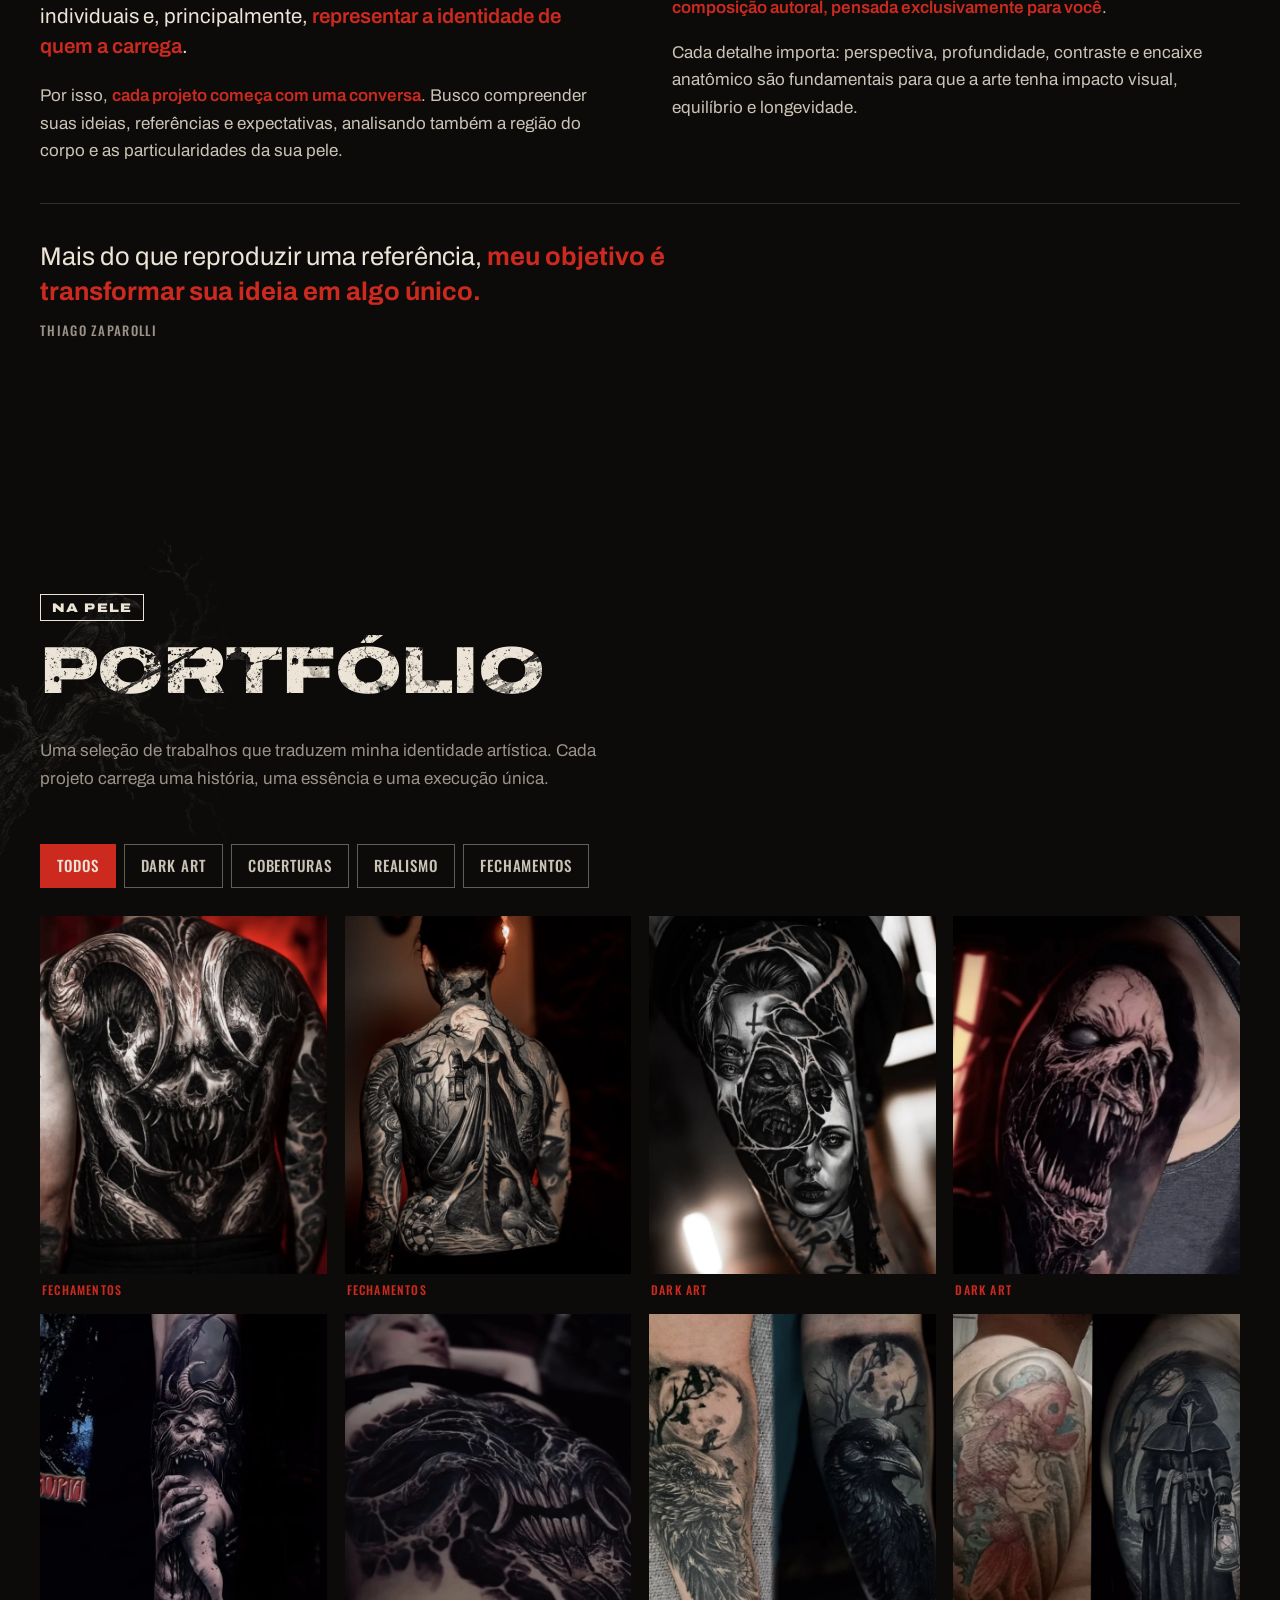
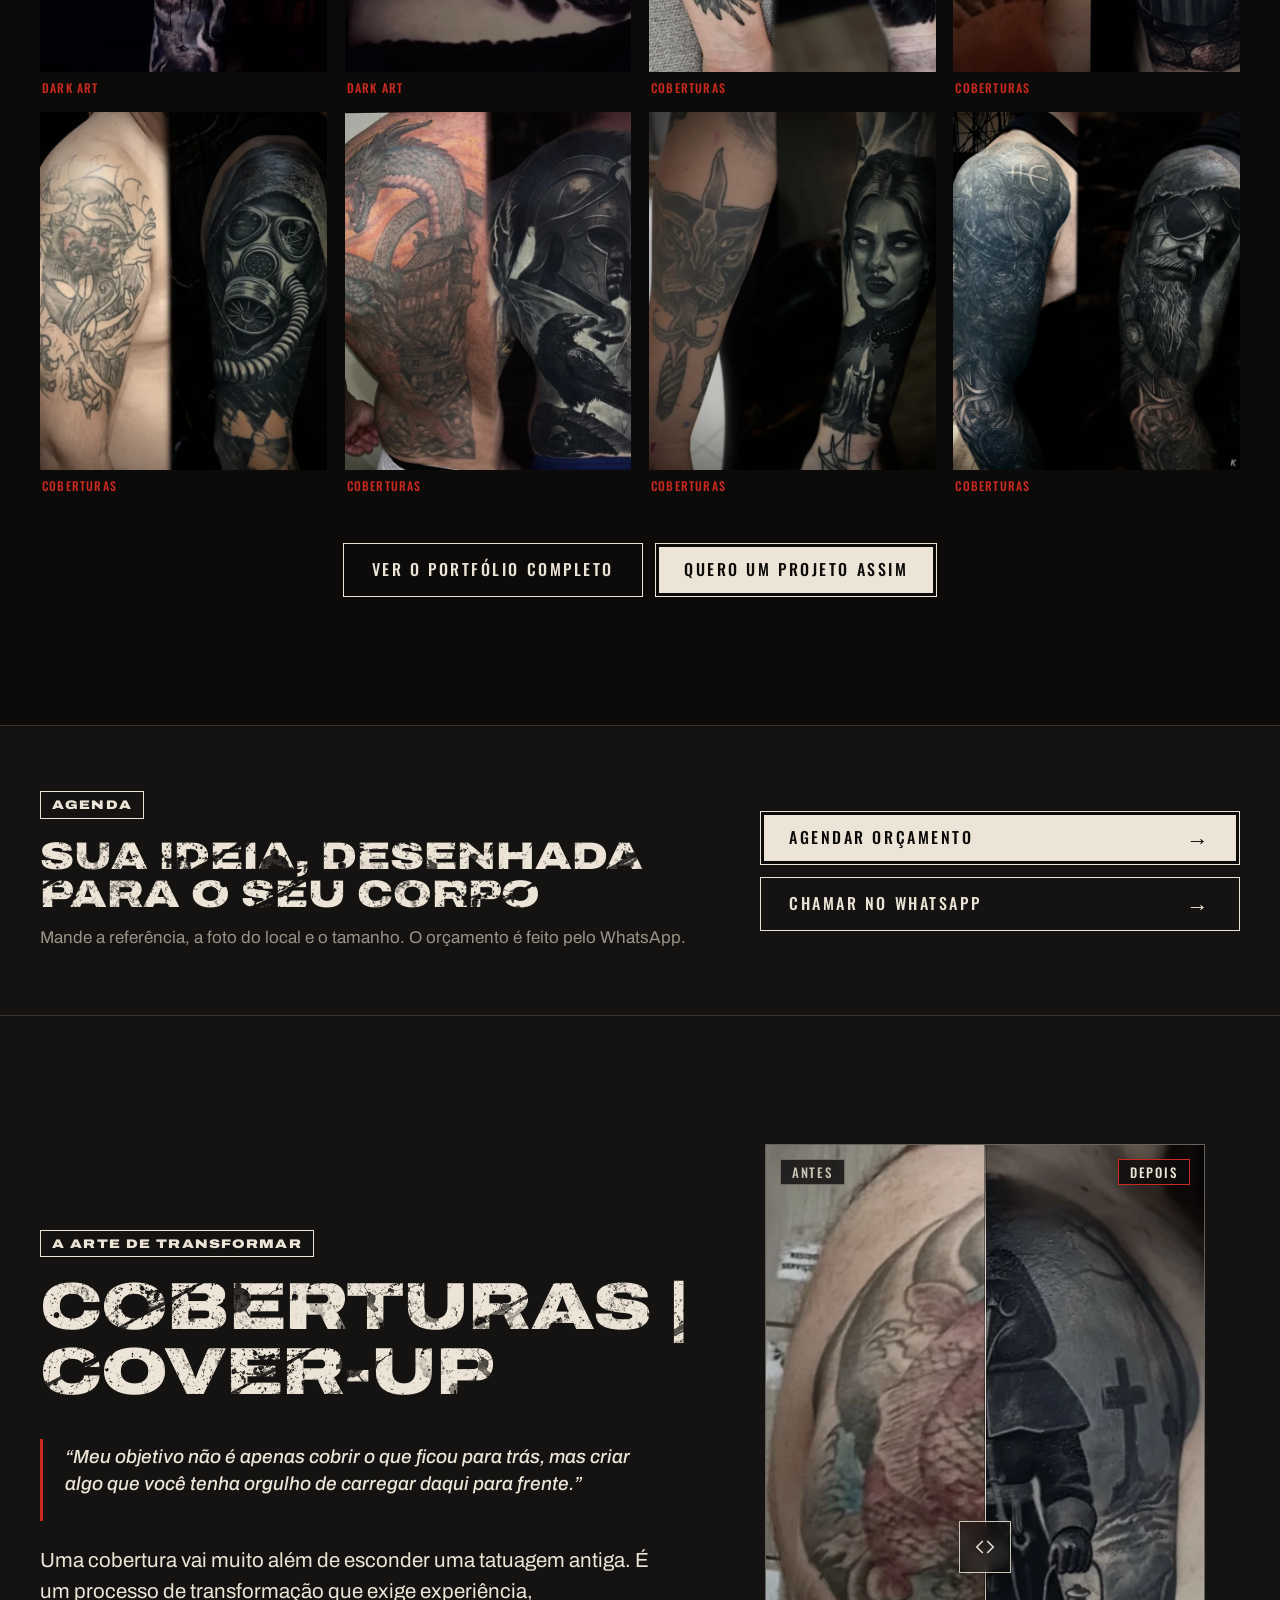
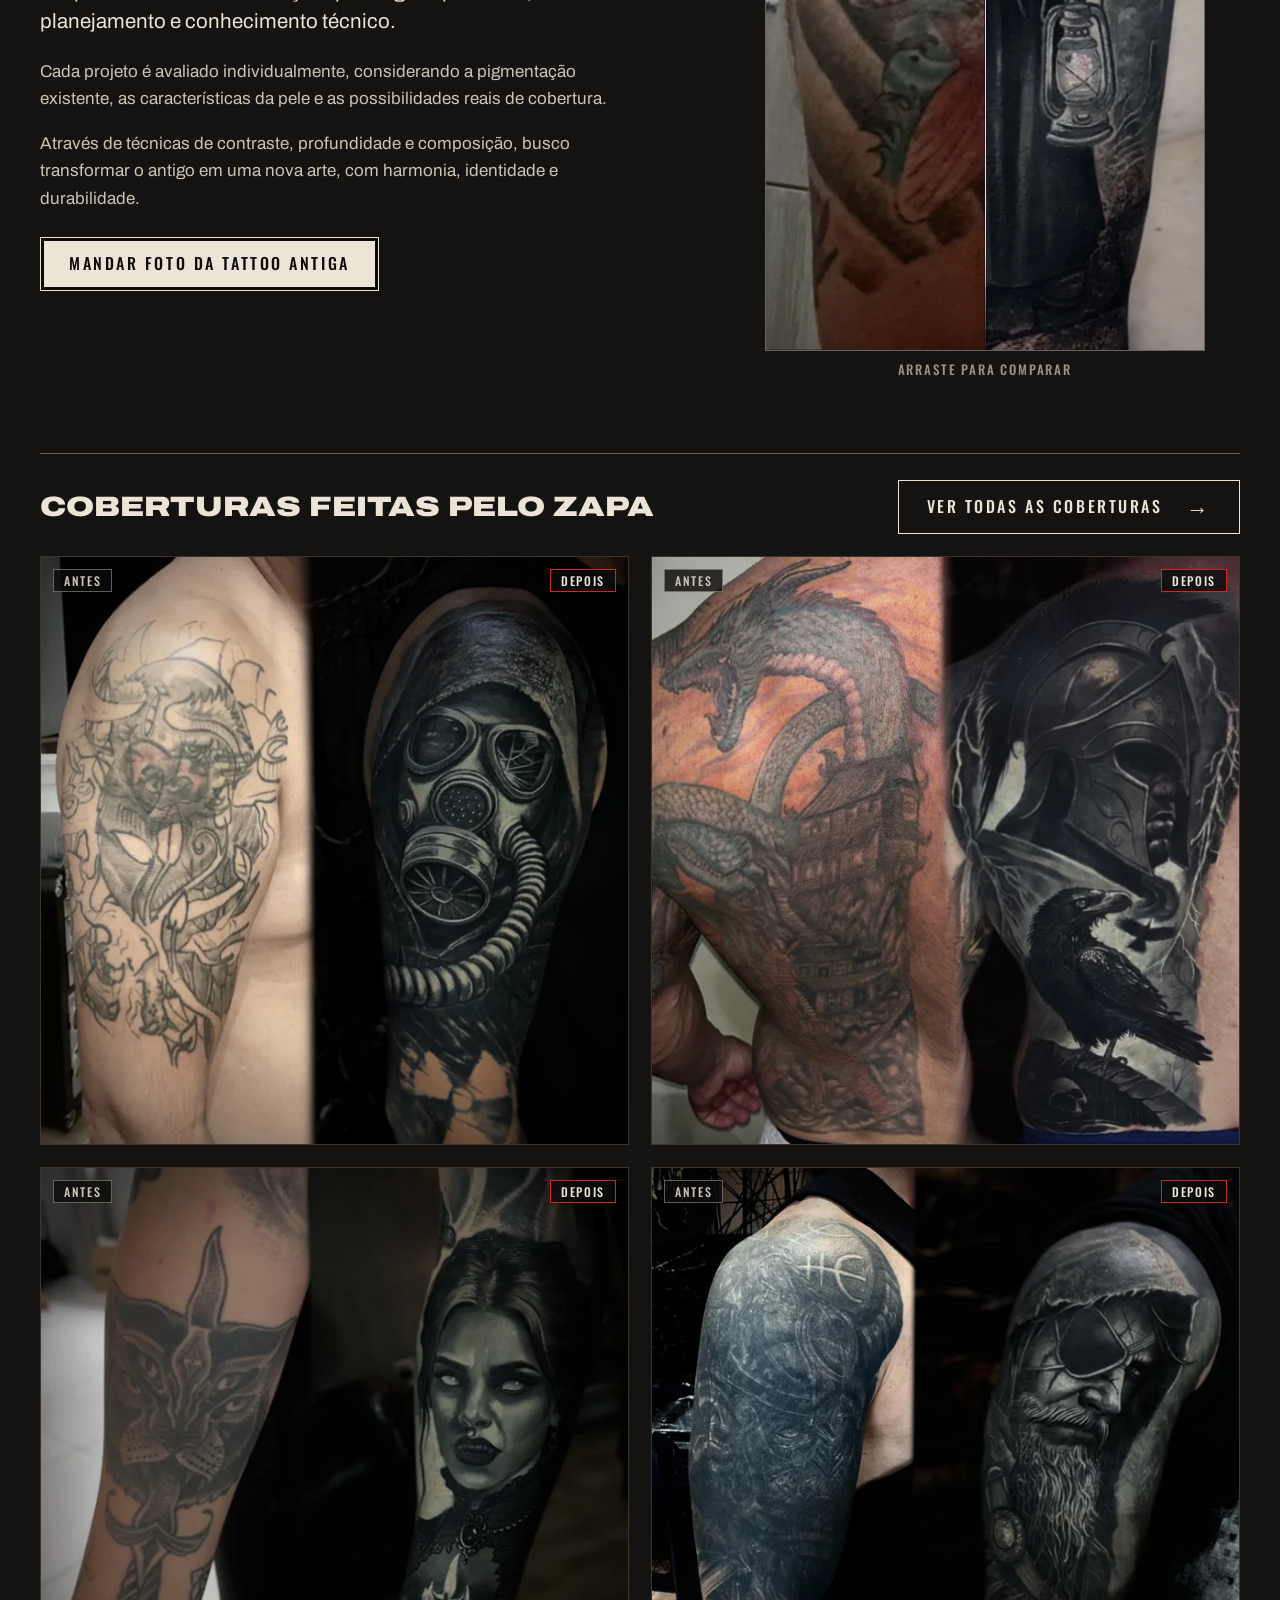
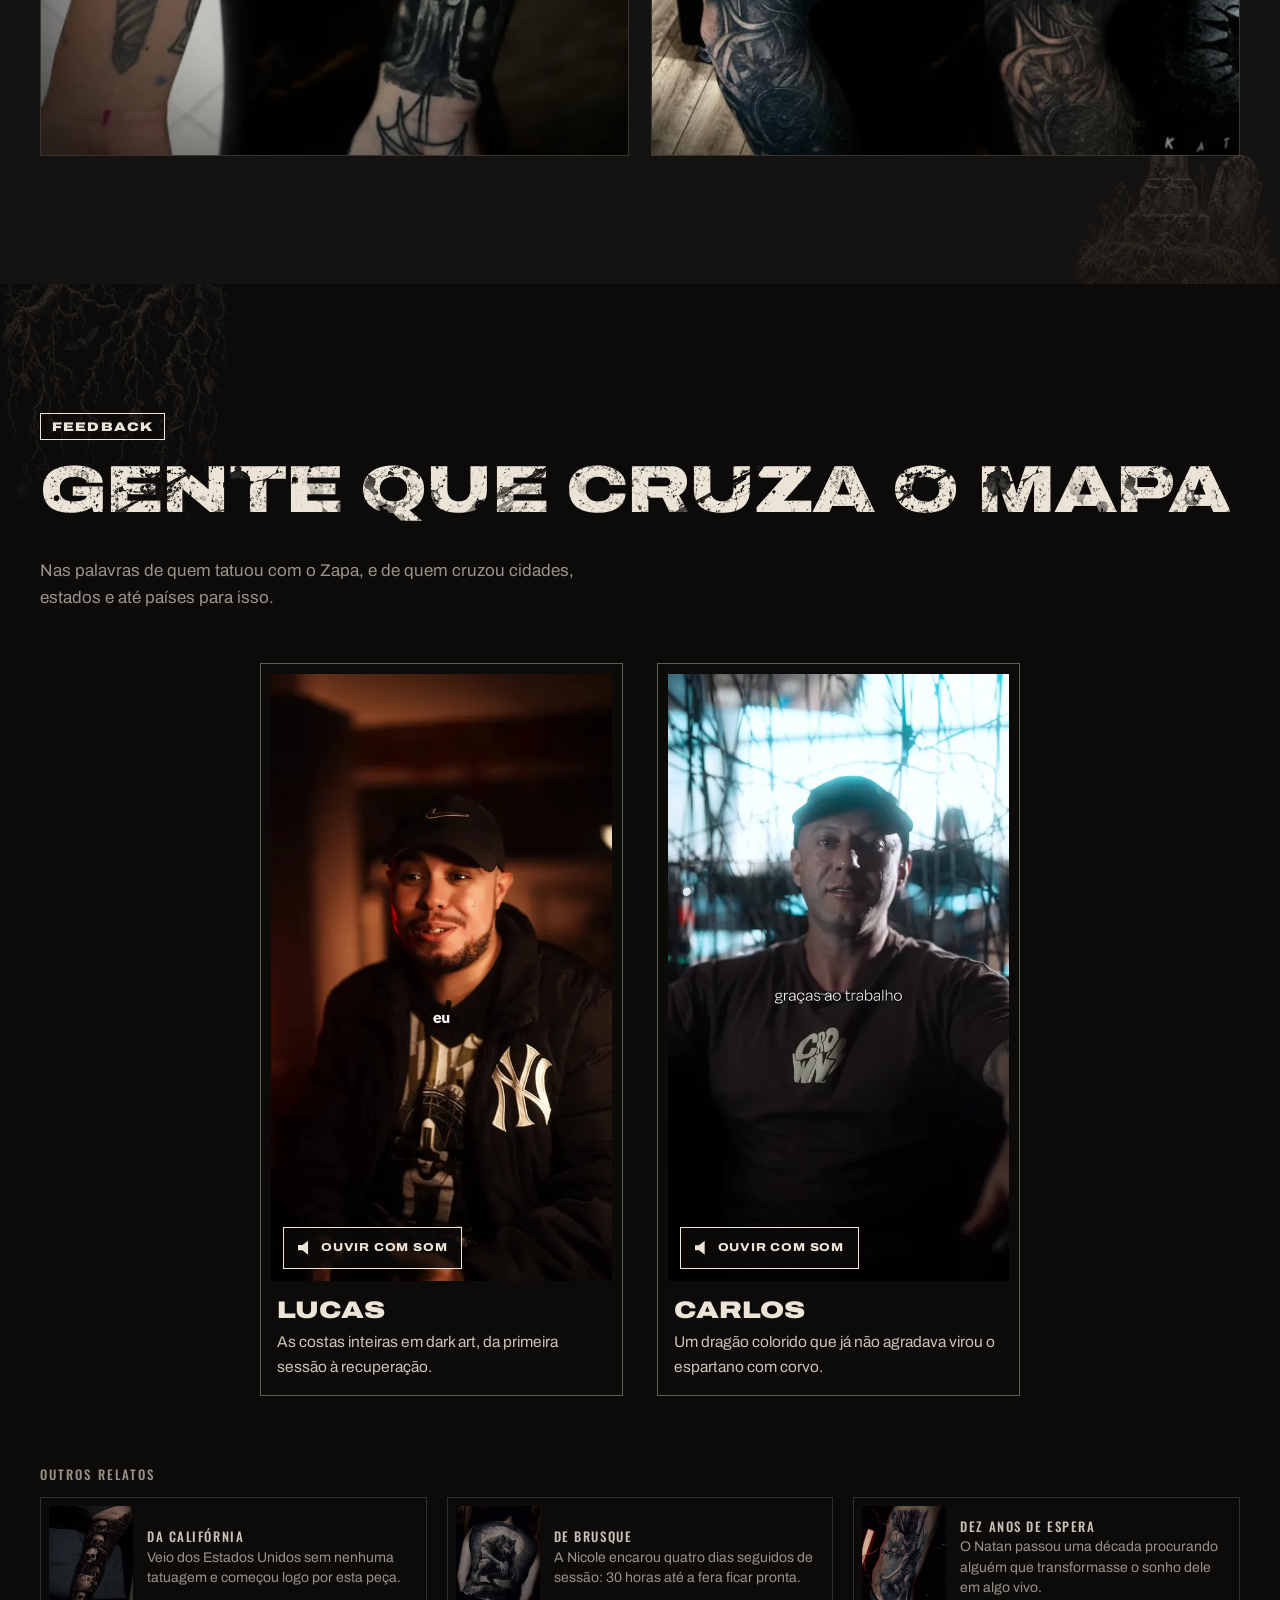
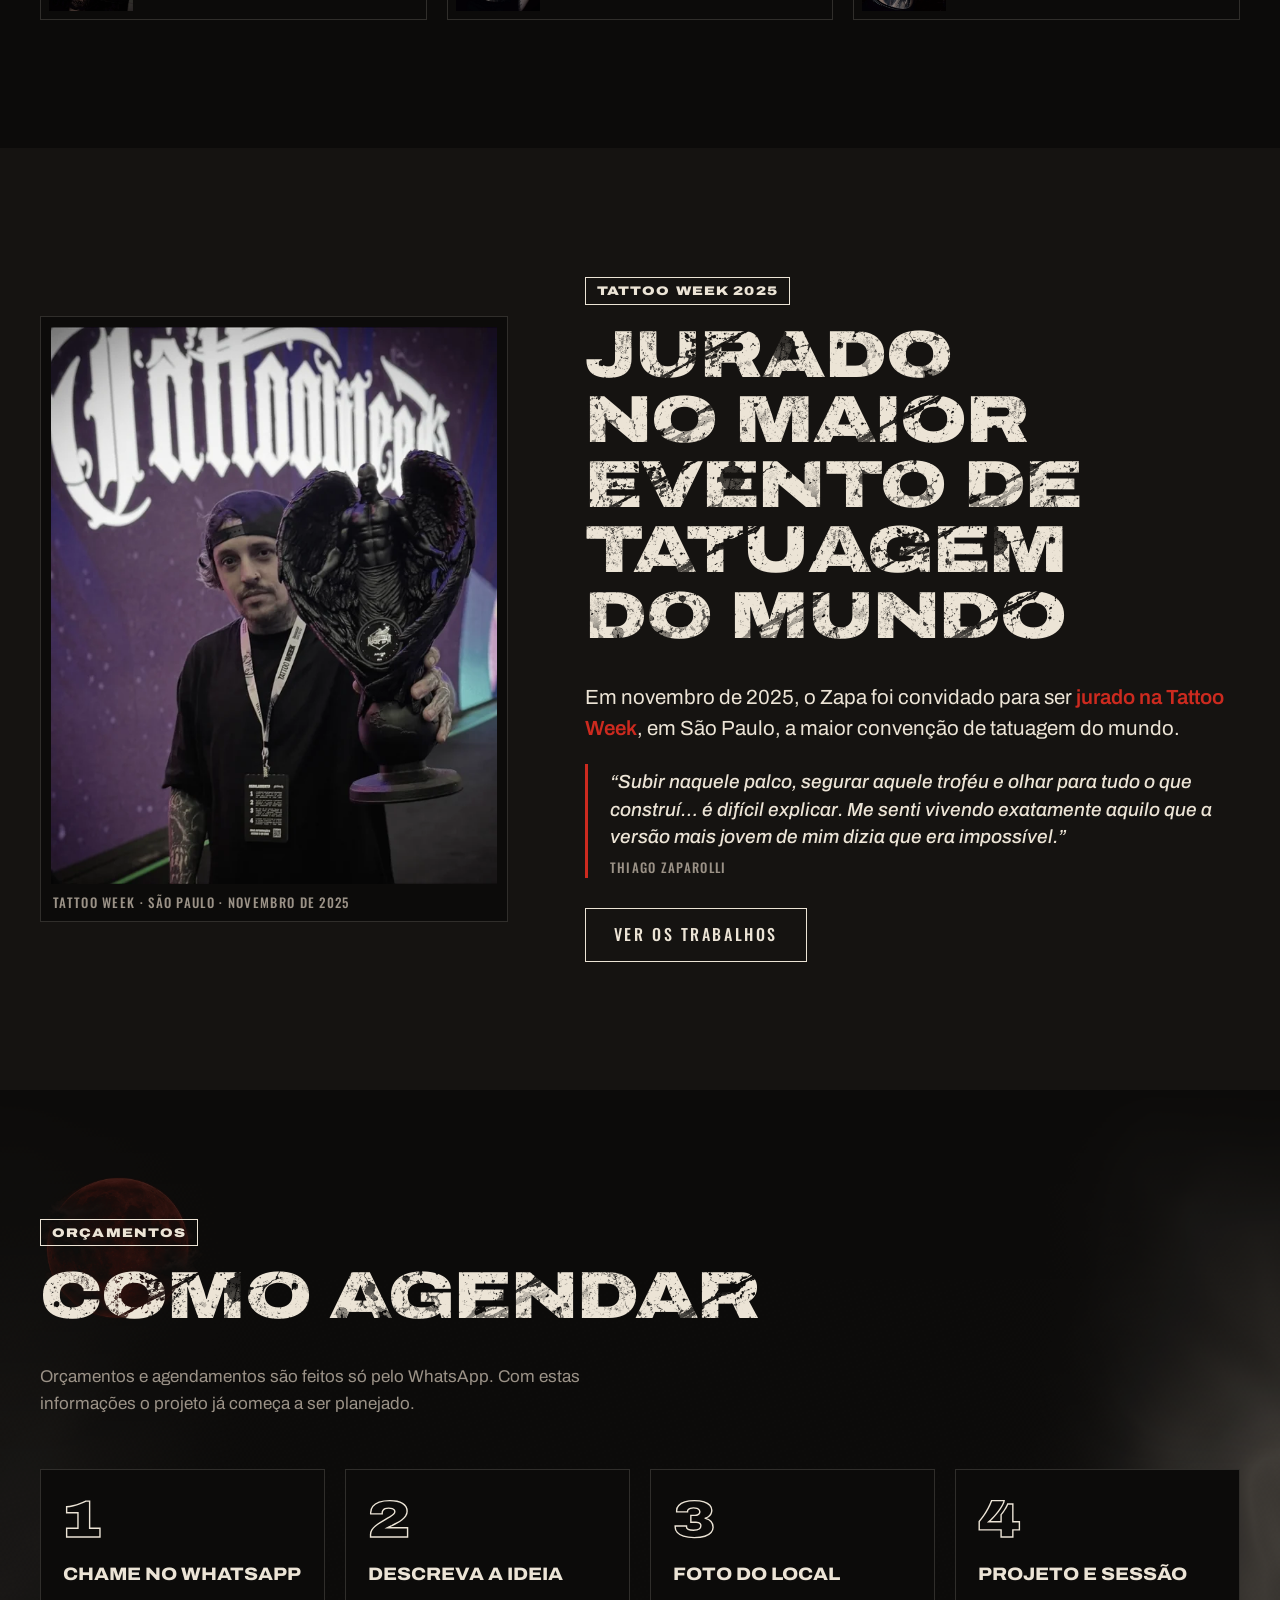
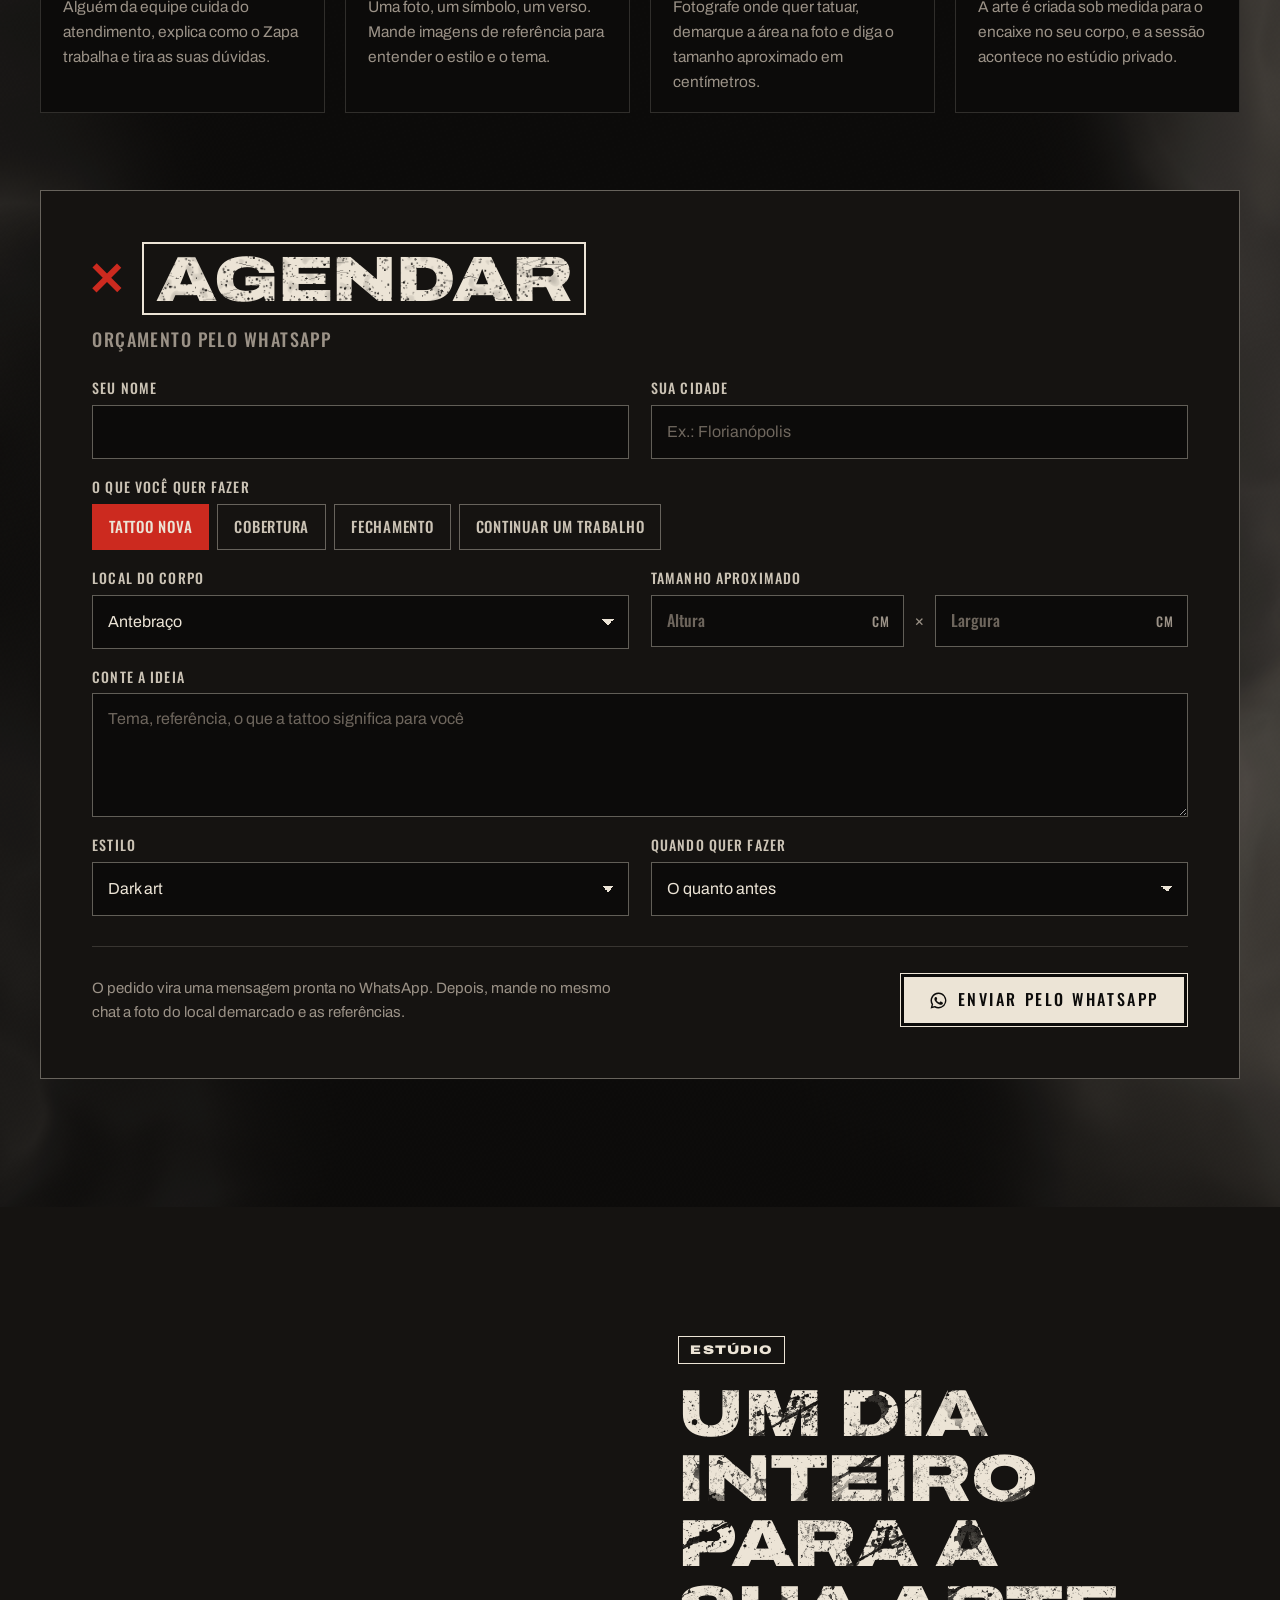
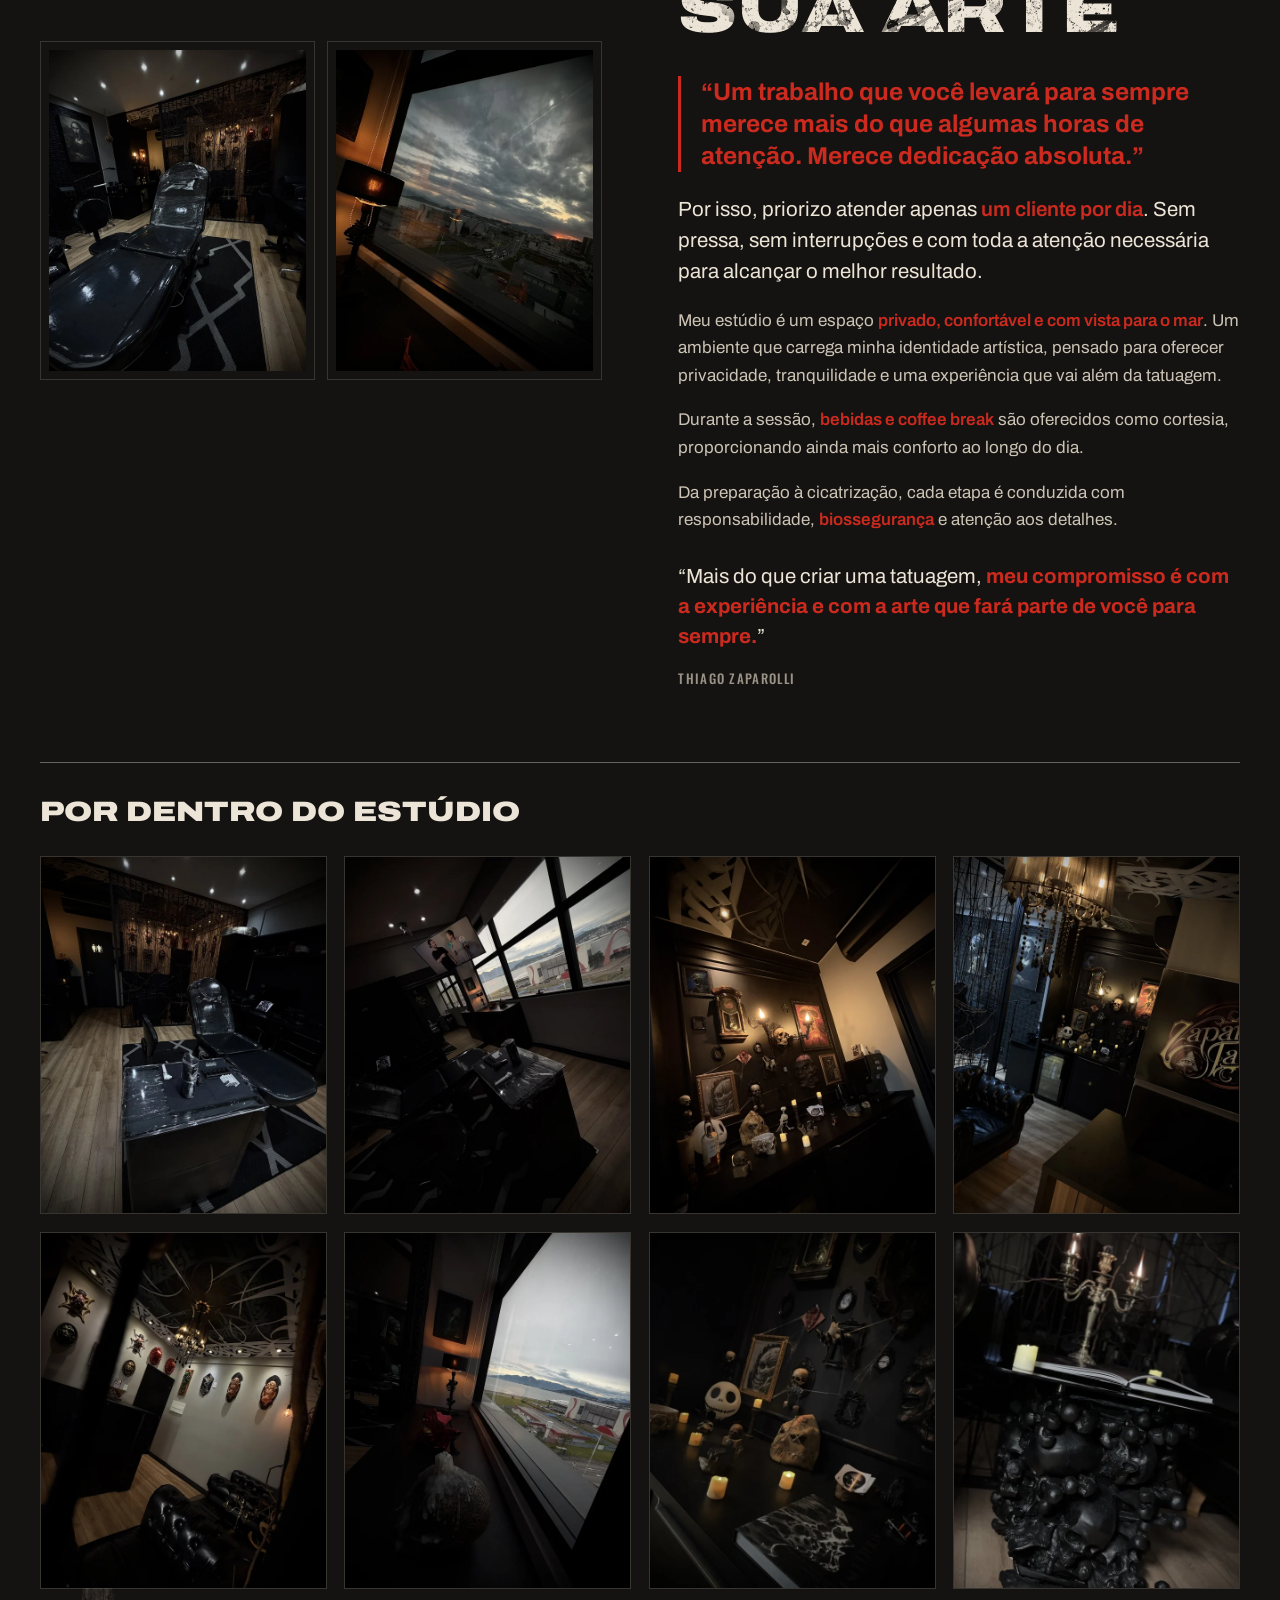
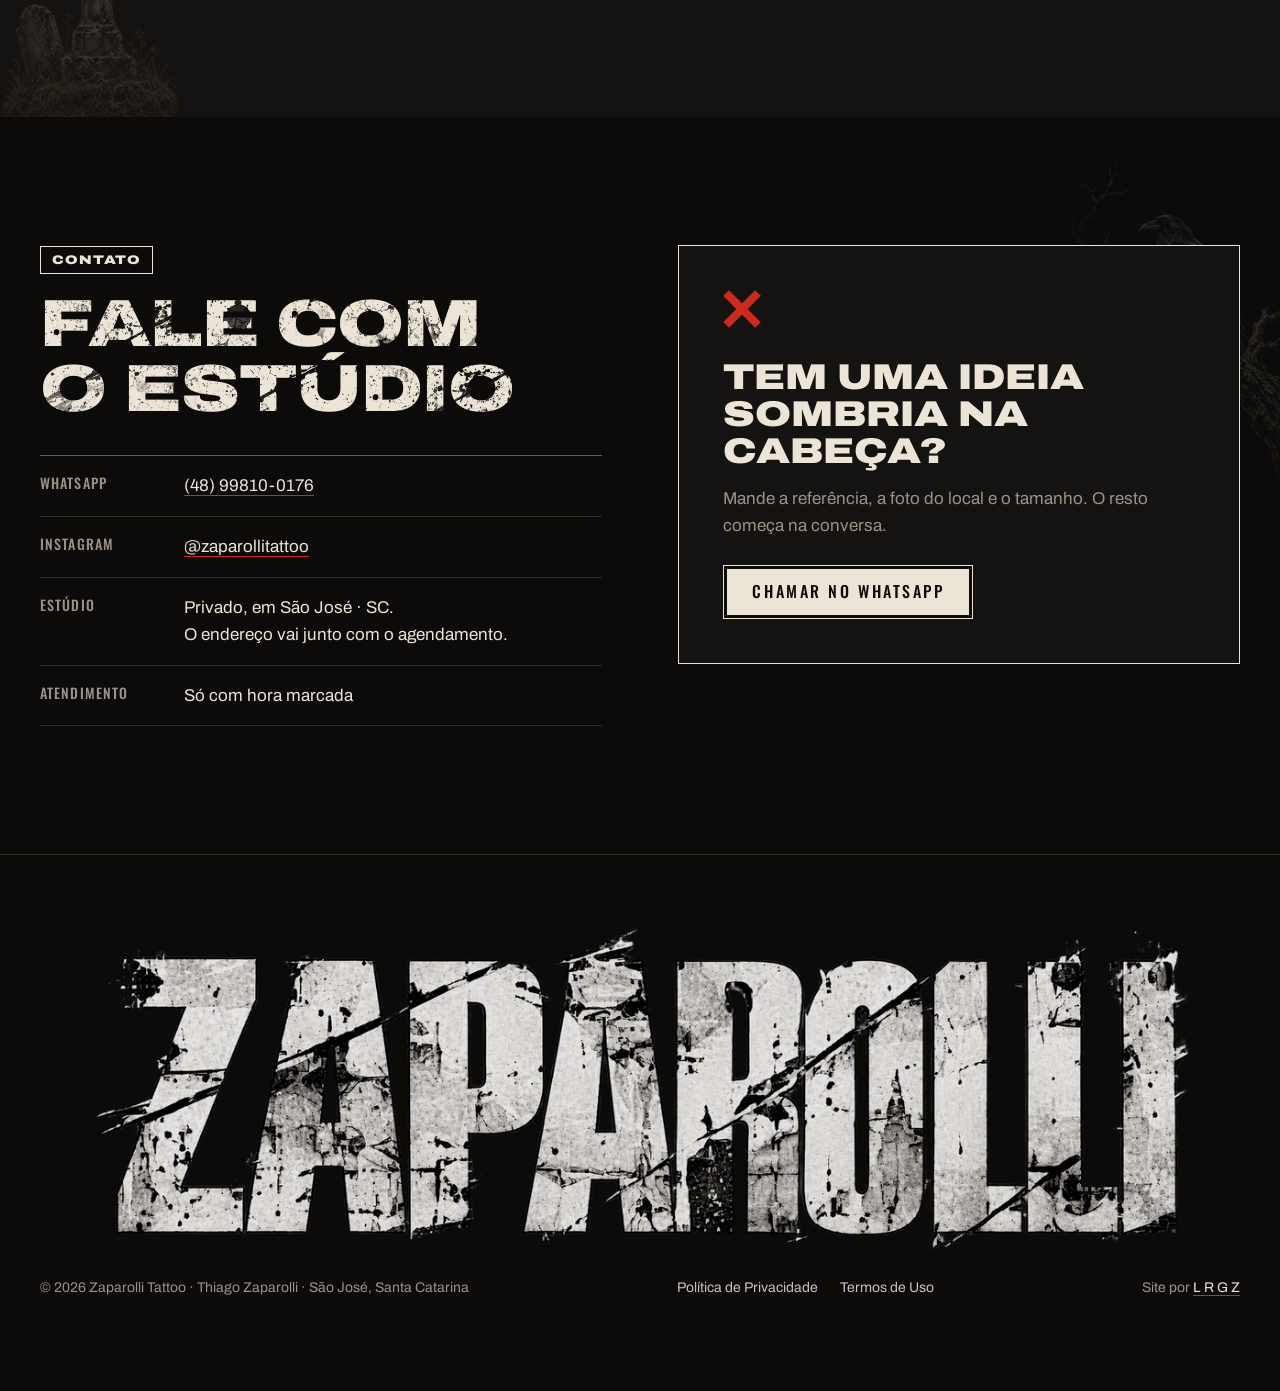
==== commit 1348708f: "Remove o aviso de cookies: o site não grava nada no navegador Co-Authored-By: Claude Opus 5.5 <norep" ====
--- a/index.html
+++ b/index.html
@@ -25,8 +25,8 @@
 <link rel="icon" href="favicon-32.png" type="image/png">
 <link rel="apple-touch-icon" href="apple-touch-icon.png">
 <link rel="preload" href="assets/fontes/archivo-normal-latin.woff2" as="font" type="font/woff2" crossorigin>
-<link rel="stylesheet" href="assets/css/fontes.css?v=27">
-<link rel="stylesheet" href="assets/css/zaparolli.css?v=27">
+<link rel="stylesheet" href="assets/css/fontes.css?v=28">
+<link rel="stylesheet" href="assets/css/zaparolli.css?v=28">
 <script type="application/ld+json">
 {
  "@context": "https://schema.org",
@@ -513,7 +513,7 @@
   <p class="gigante" aria-hidden="true"><img src="assets/img/logo-zaparolli-1200.webp" srcset="assets/img/logo-zaparolli-1200.webp 1200w, assets/img/logo-zaparolli.webp 2054w" sizes="(max-width: 760px) 92vw, 1100px" alt="" width="2054" height="605" loading="lazy"></p>
   <div class="wrap">
     <p>© <span id="ano">2026</span> Zaparolli Tattoo · Thiago Zaparolli · São José, Santa Catarina</p>
-    <nav class="rodape-legal" aria-label="Informações legais"><a href="privacidade.html">Política de Privacidade</a><a href="termos.html">Termos de Uso</a><a href="#" data-preferencias>Preferências de cookies</a></nav>
+    <nav class="rodape-legal" aria-label="Informações legais"><a href="privacidade.html">Política de Privacidade</a><a href="termos.html">Termos de Uso</a></nav>
     <p>Site por <a href="https://lrgz.com.br">L R G Z</a></p>
   </div>
 </footer>
@@ -530,8 +530,8 @@
   <div class="luz-pe"><p id="luz-leg"></p><a class="btn claro pequeno" id="luz-zap" href="#agendar">Quero algo assim</a></div>
 </div>
 
-<script src="assets/js/obras.js?v=27"></script>
-<script src="assets/js/fumaca.js?v=27"></script>
-<script src="assets/js/zaparolli.js?v=27"></script>
+<script src="assets/js/obras.js?v=28"></script>
+<script src="assets/js/fumaca.js?v=28"></script>
+<script src="assets/js/zaparolli.js?v=28"></script>
 </body>
 </html>
--- a/assets/css/zaparolli.css
+++ b/assets/css/zaparolli.css
@@ -853,22 +853,6 @@
 .legal-corpo strong { color: var(--osso); font-weight: 600; }
 .legal-corpo a { color: var(--osso); text-decoration-color: var(--sangue); text-underline-offset: 3px; }
 
-/* aviso de cookies (LGPD): fica no rodapé da tela, não bloqueia o site */
-.cookies {
-  position: fixed; z-index: 70; left: 16px; right: 16px; bottom: calc(16px + env(safe-area-inset-bottom));
-  max-width: 560px; margin: 0 auto 0 0; padding: 20px 22px 18px;
-  background: rgba(21, 19, 17, .97); border: 1px solid var(--linha-forte); box-shadow: 0 20px 50px rgba(0, 0, 0, .55);
-  opacity: 0; transform: translateY(16px); transition: opacity .45s var(--ease), transform .45s var(--ease);
-}
-.cookies.aberto { opacity: 1; transform: none; }
-.cookies h2 { margin: 0 0 8px; font: 500 14px/1 var(--cond); letter-spacing: .14em; text-transform: uppercase; color: var(--osso); }
-.cookies p { margin: 0 0 16px; font-size: 14.5px; line-height: 1.55; color: var(--osso-2); }
-.cookies p a { color: var(--osso); text-decoration-color: var(--sangue); text-underline-offset: 3px; }
-.cookies-acoes { display: flex; flex-wrap: wrap; gap: 10px; }
-.cookies-acoes .btn { min-height: 46px; padding: 0 18px; font-size: 13px; flex: 1 1 auto; }
-@media (max-width: 640px) { .cookies { left: 10px; right: 10px; padding: 16px 16px 14px; } .cookies-acoes .btn { flex: 1 1 100%; } }
-body.com-cookies .zap { opacity: 0; pointer-events: none; }
-
 /* faixa de agendamento depois do portfólio */
 .cta-faixa { border-block: 1px solid var(--linha); background: var(--fuligem); }
 .cta-faixa .wrap { display: grid; grid-template-columns: minmax(0, 1.4fr) minmax(0, 1fr); gap: 24px 48px; align-items: center; padding-top: clamp(40px, 5vw, 64px); padding-bottom: clamp(40px, 5vw, 64px); }
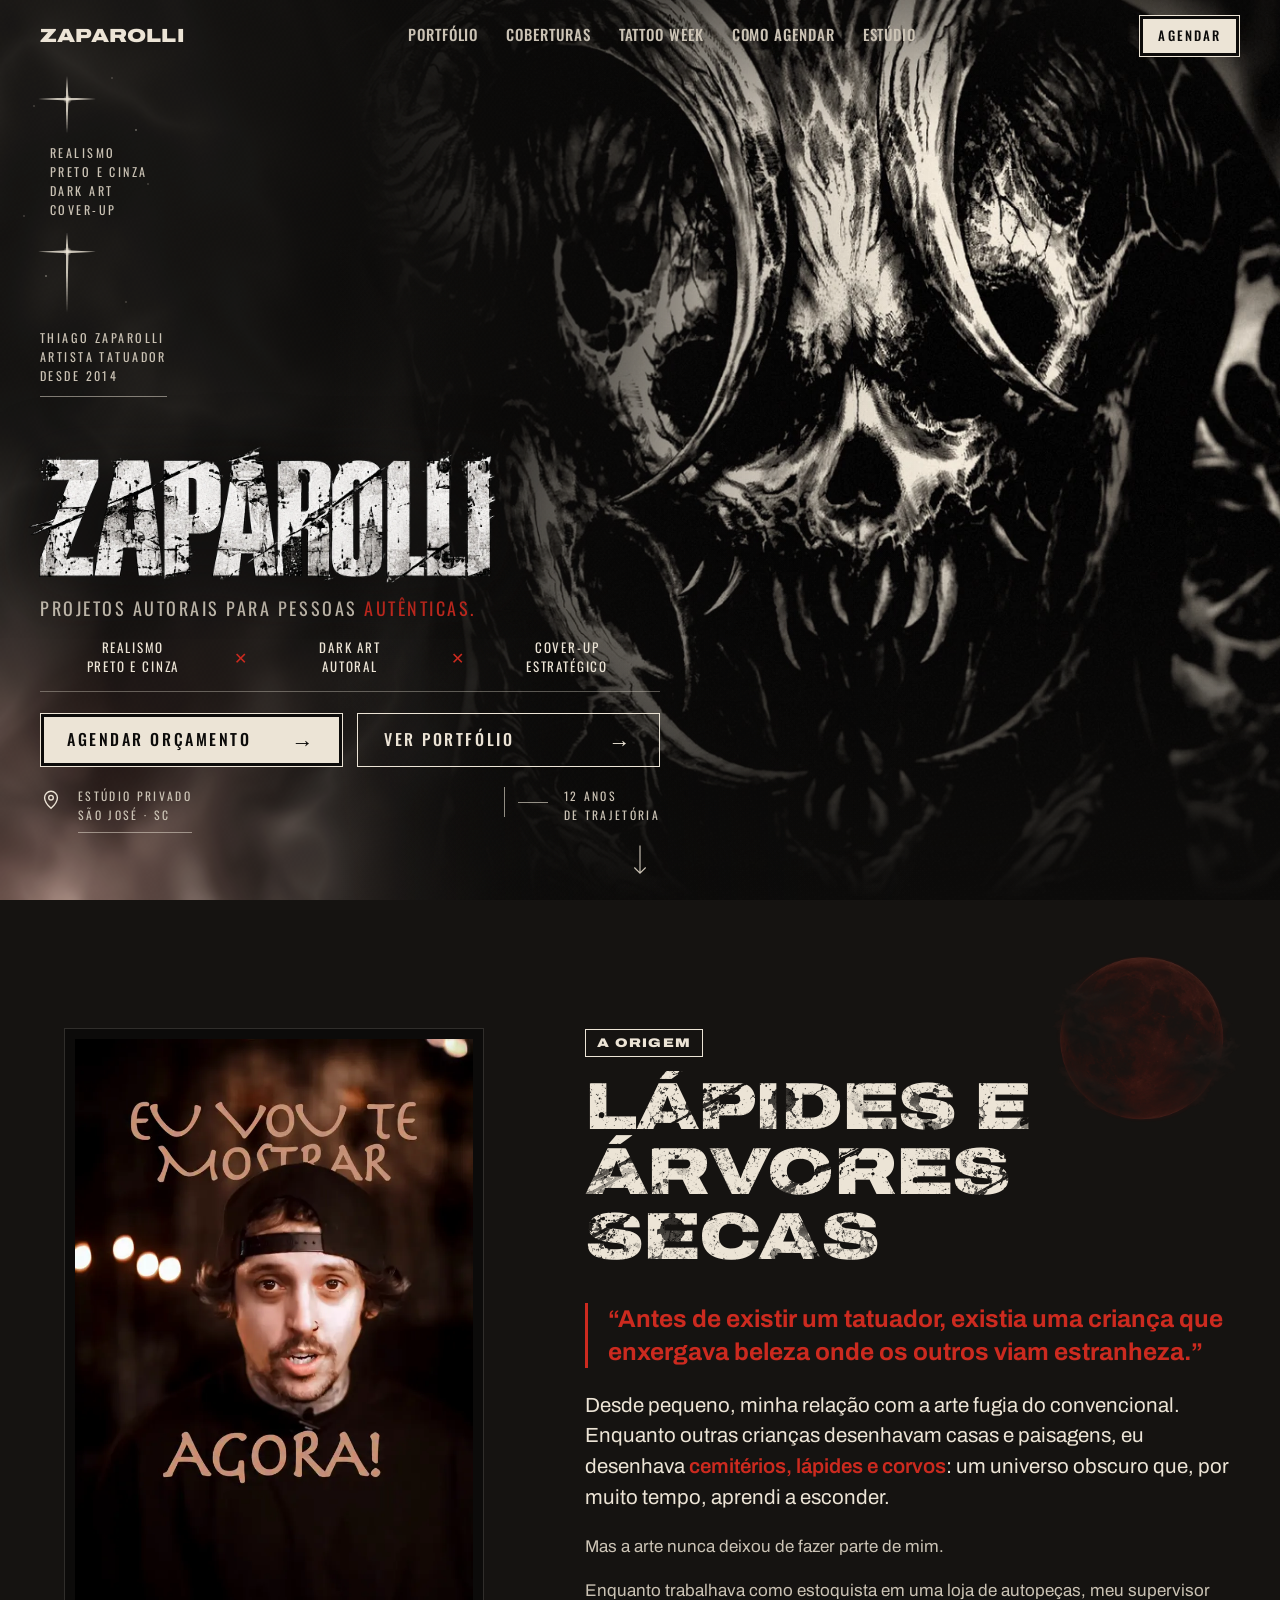
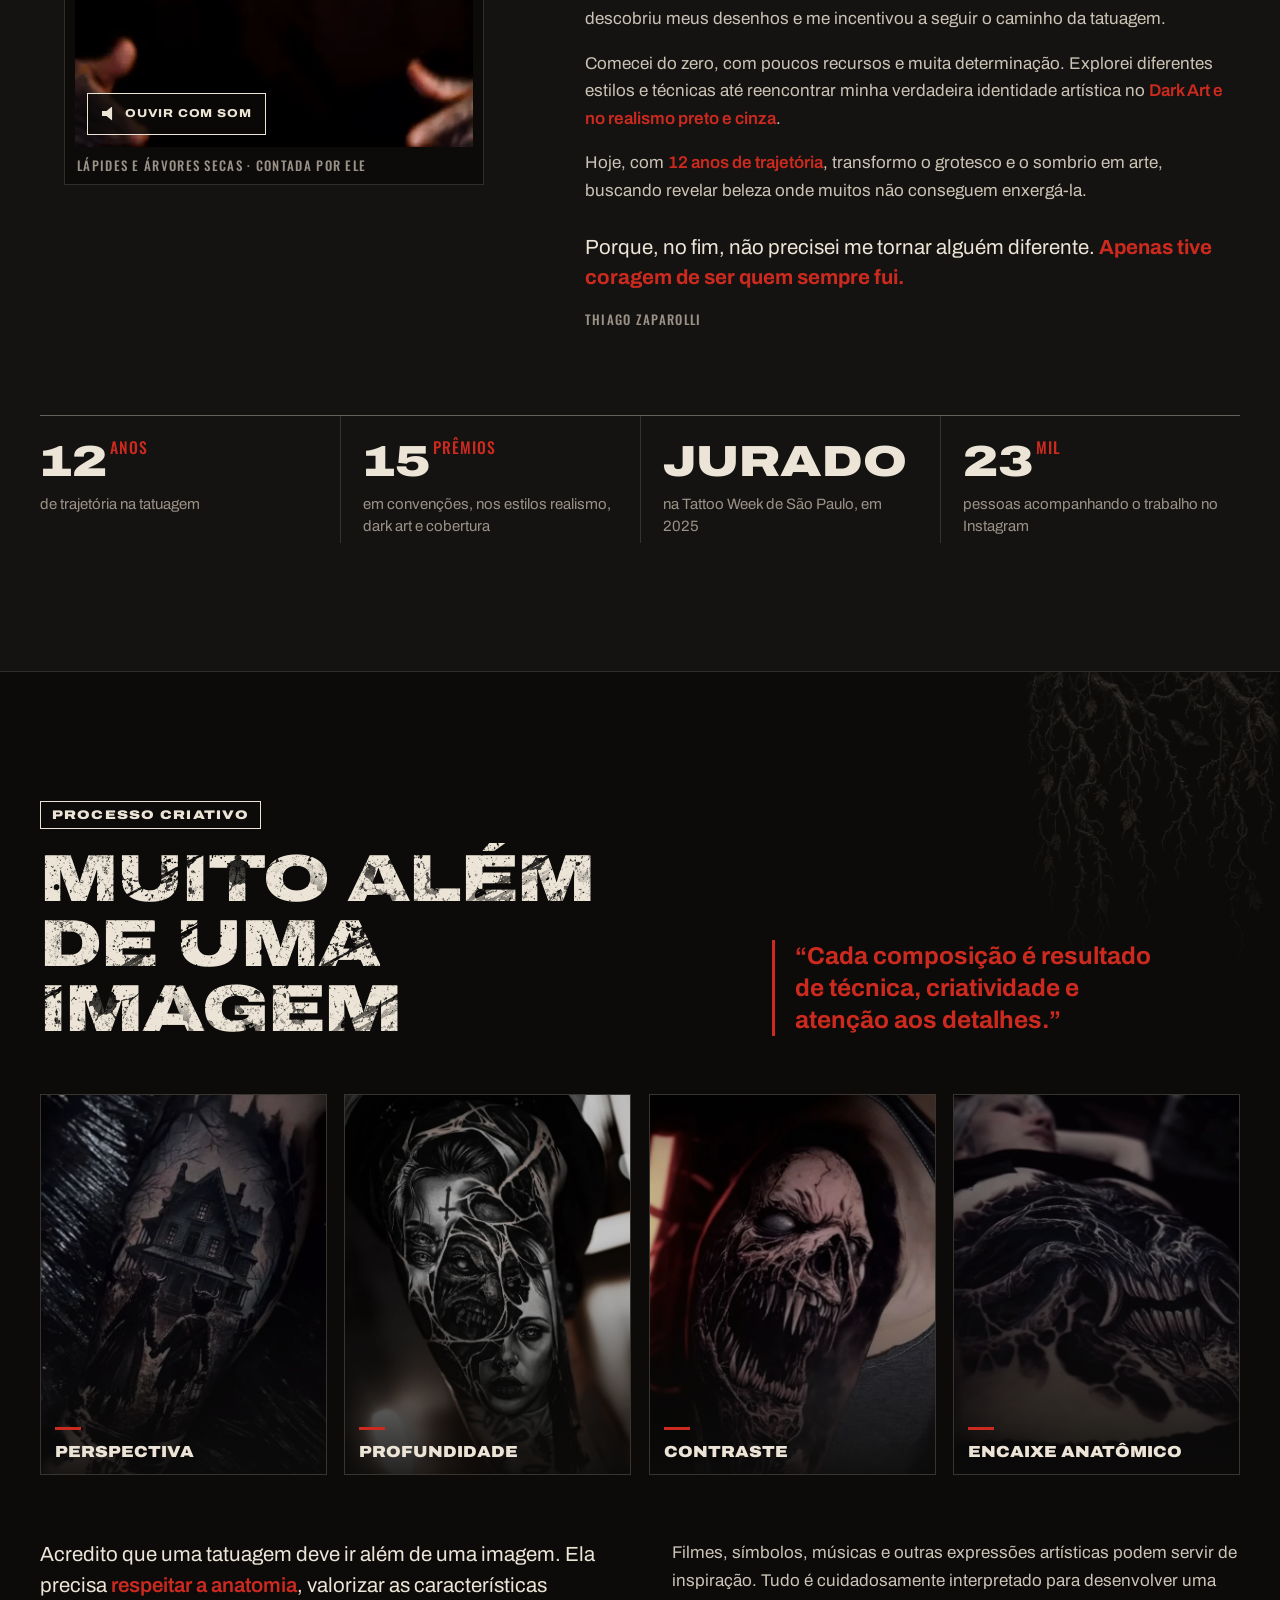
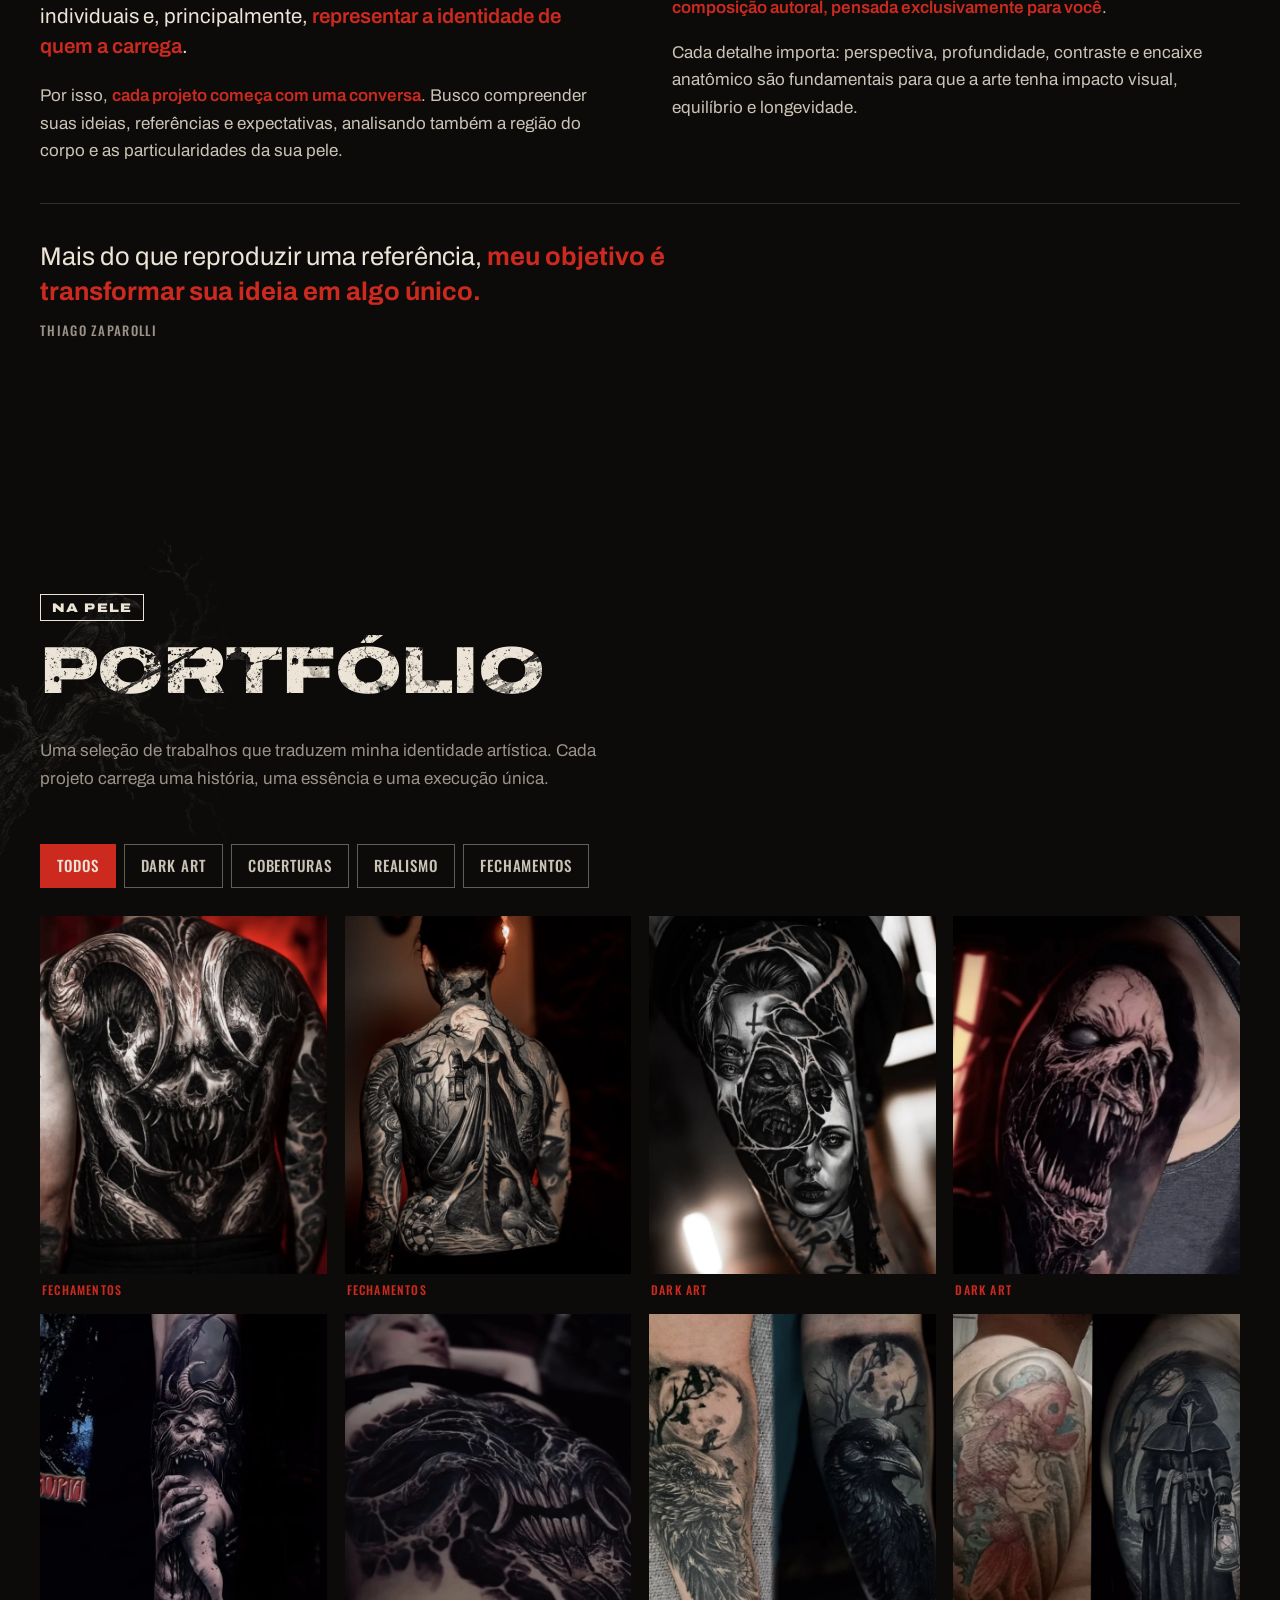
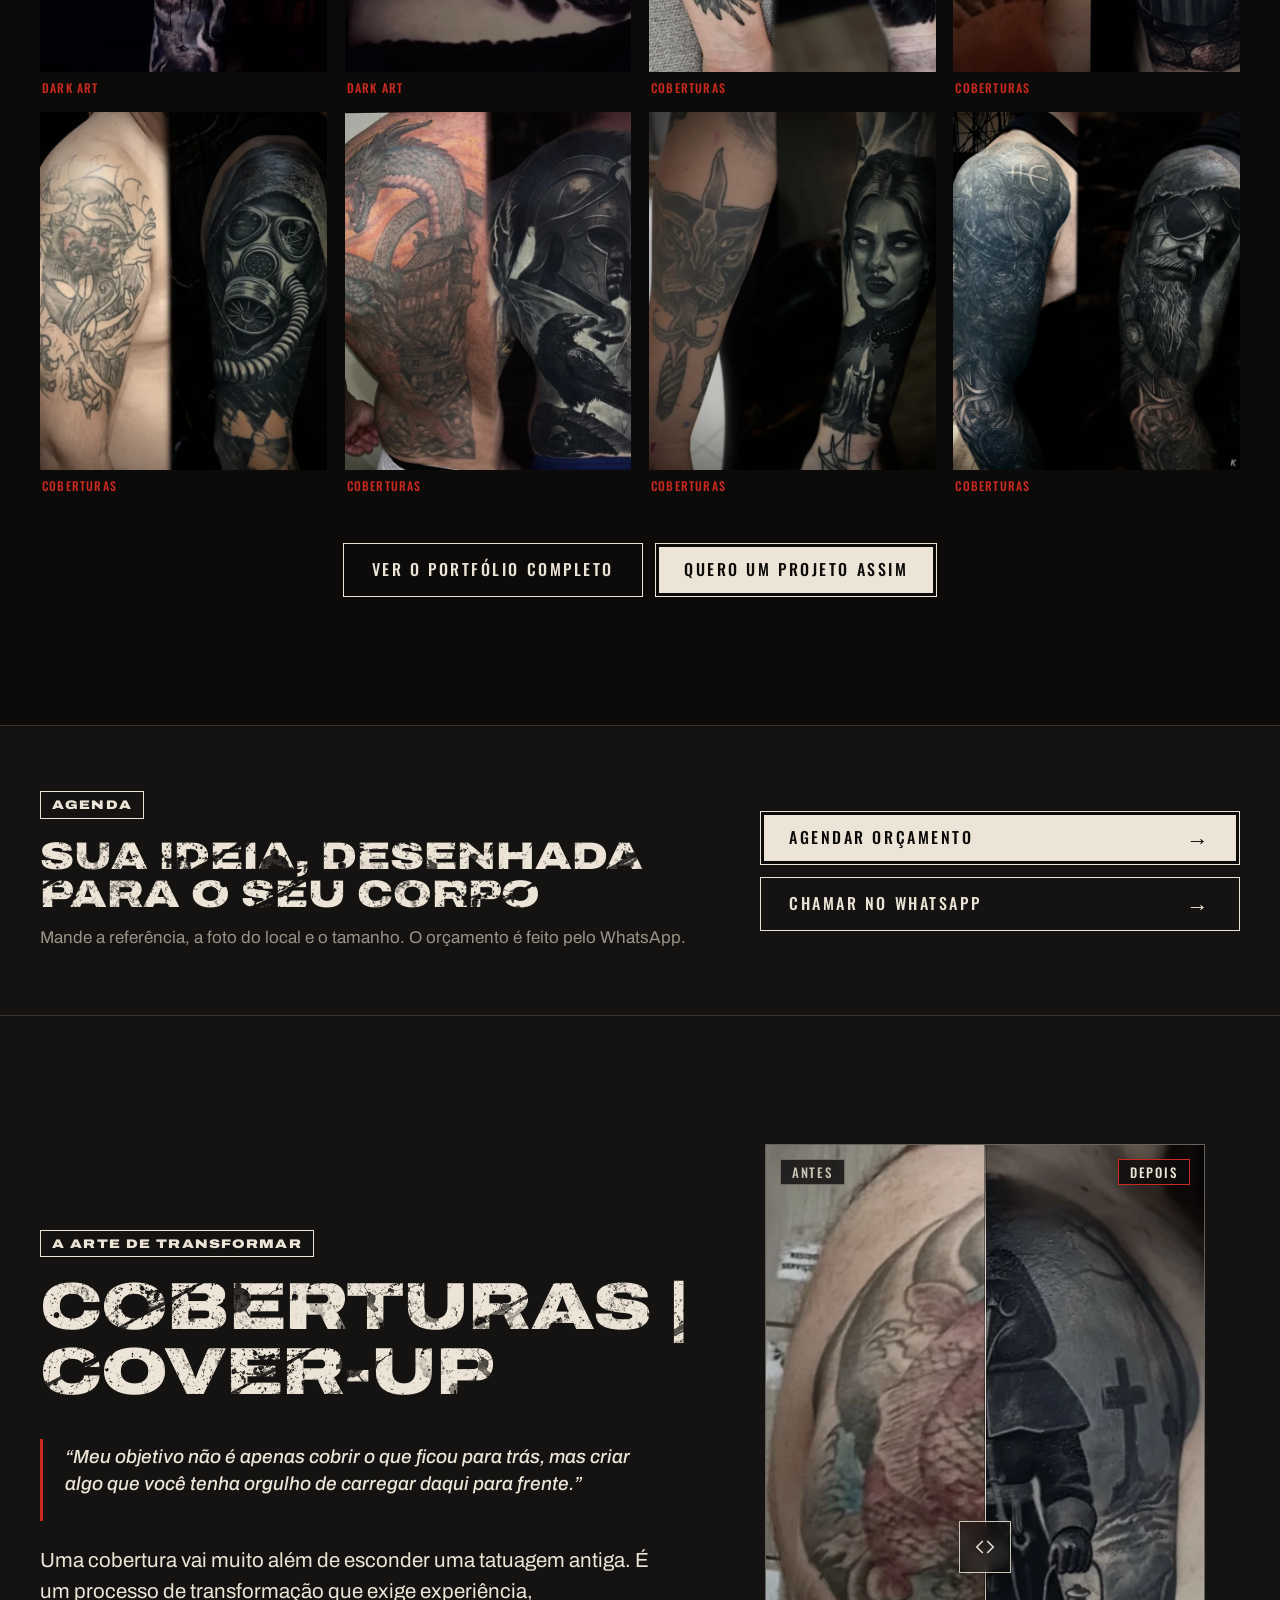
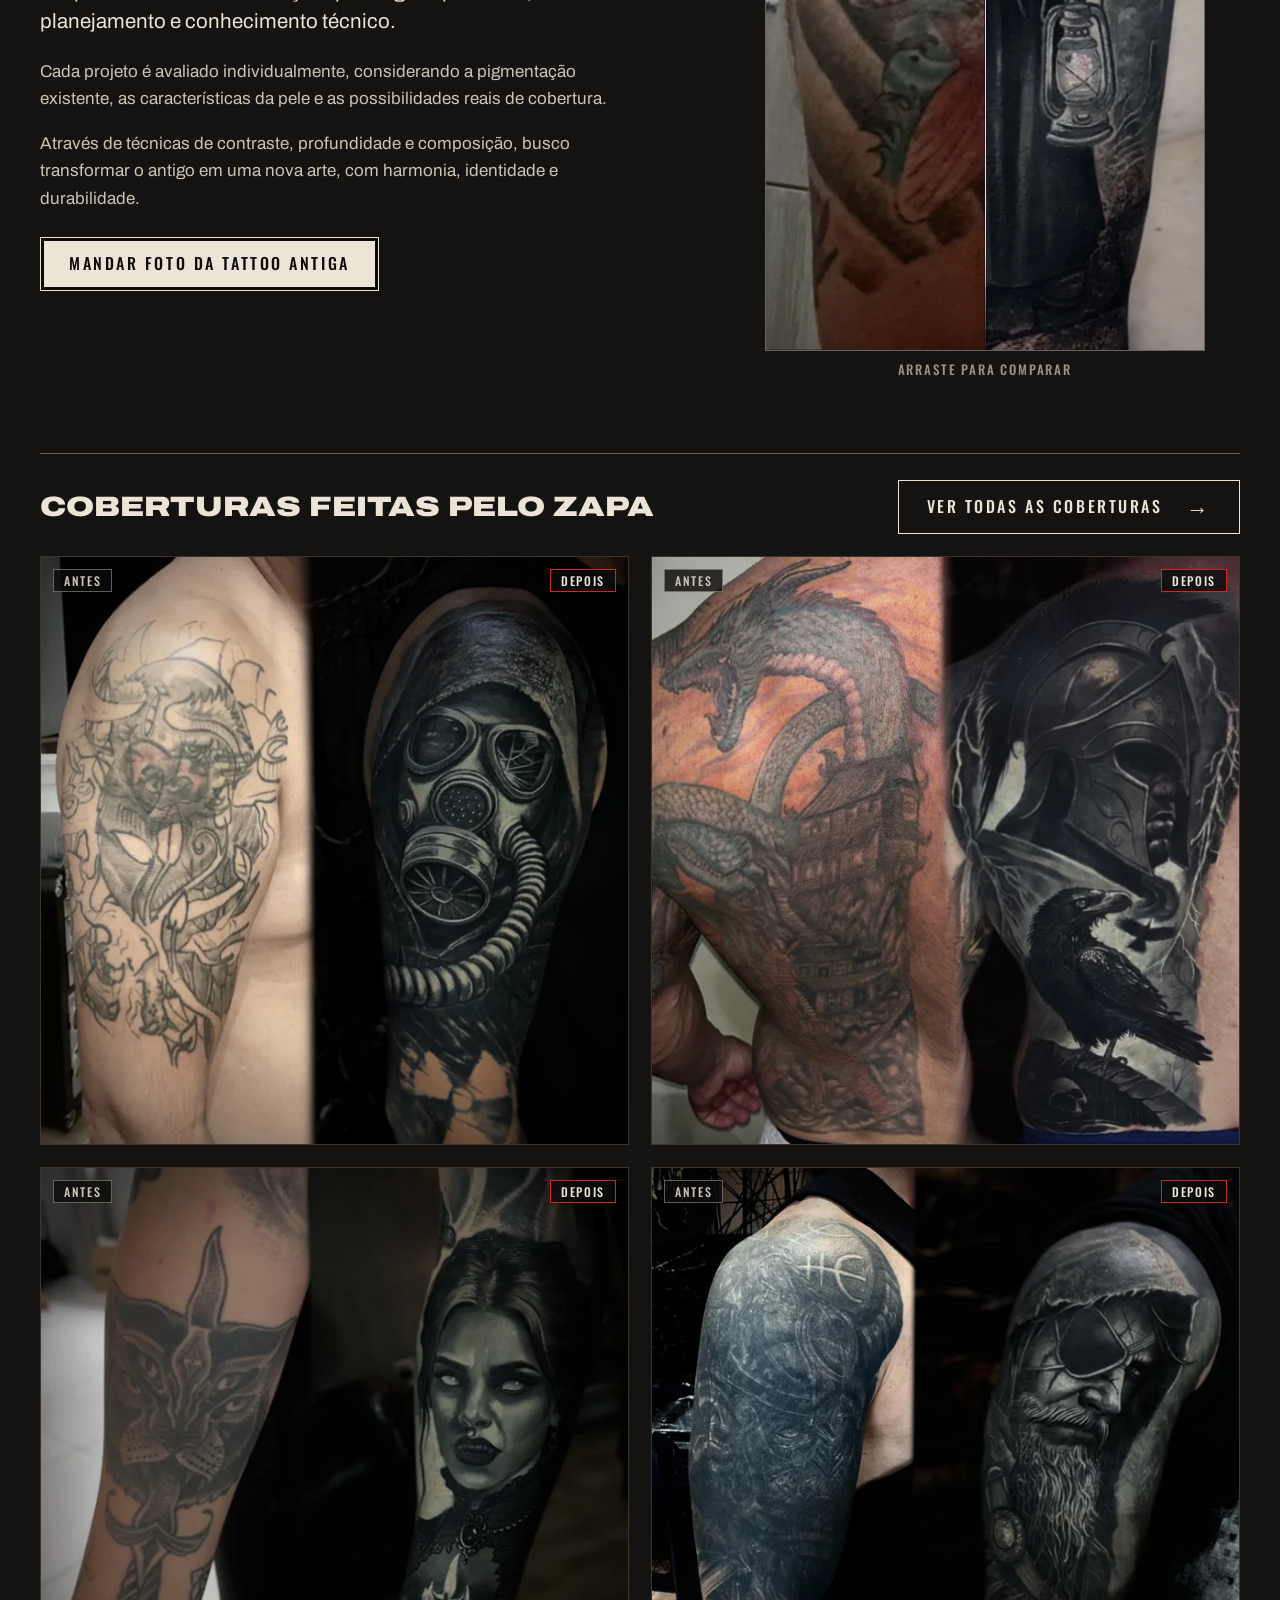
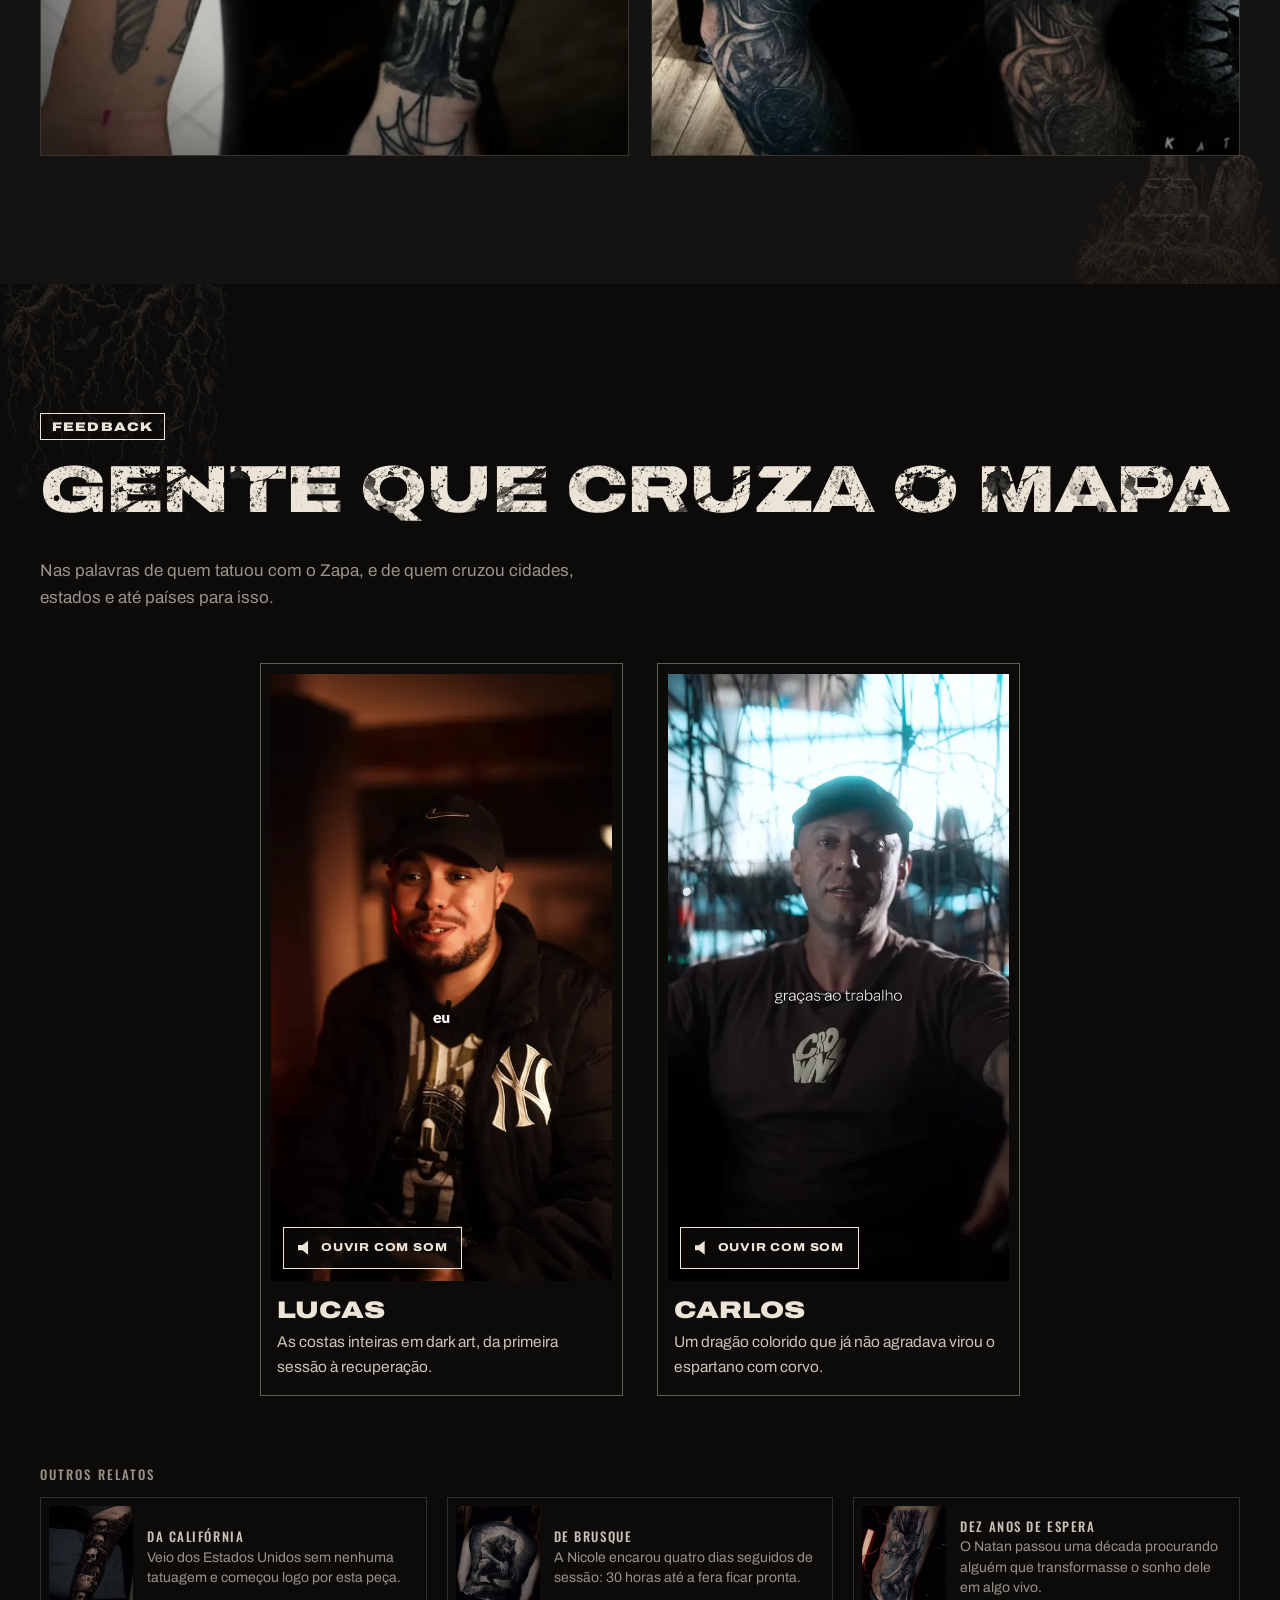
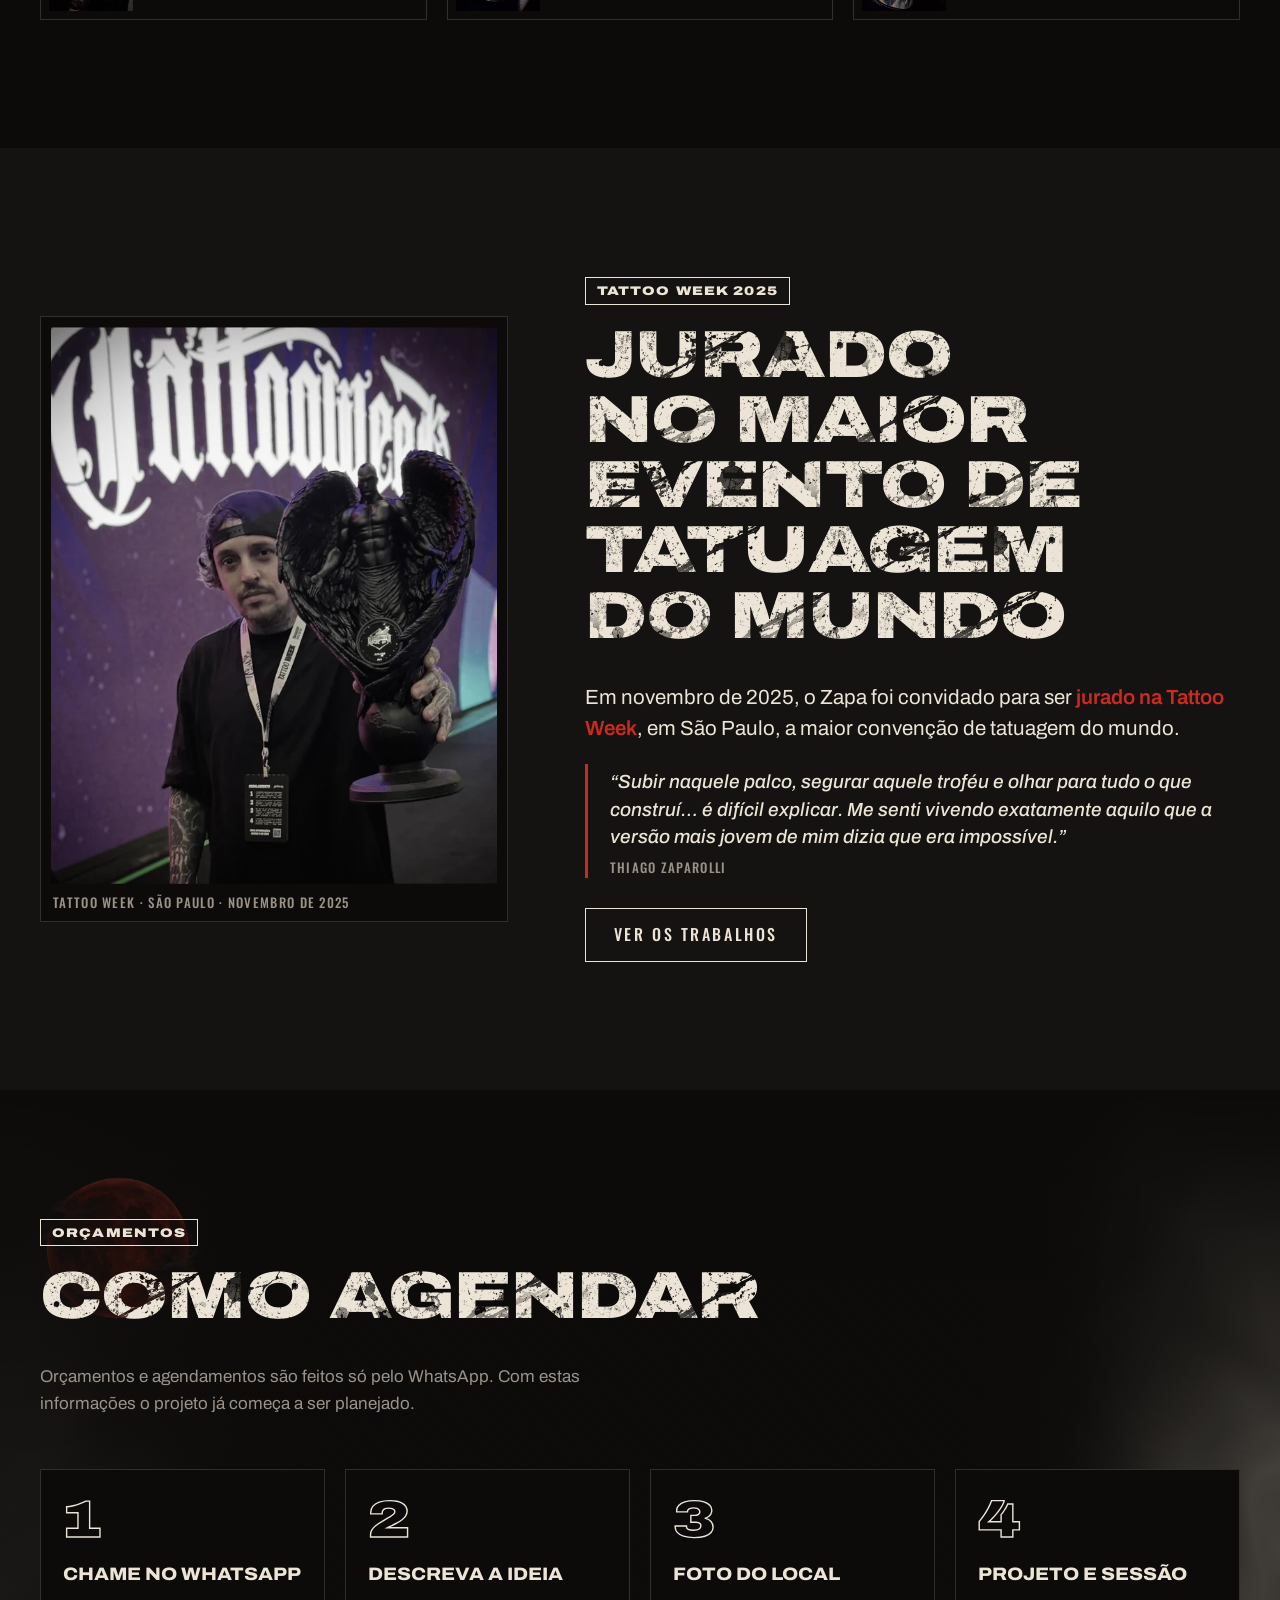
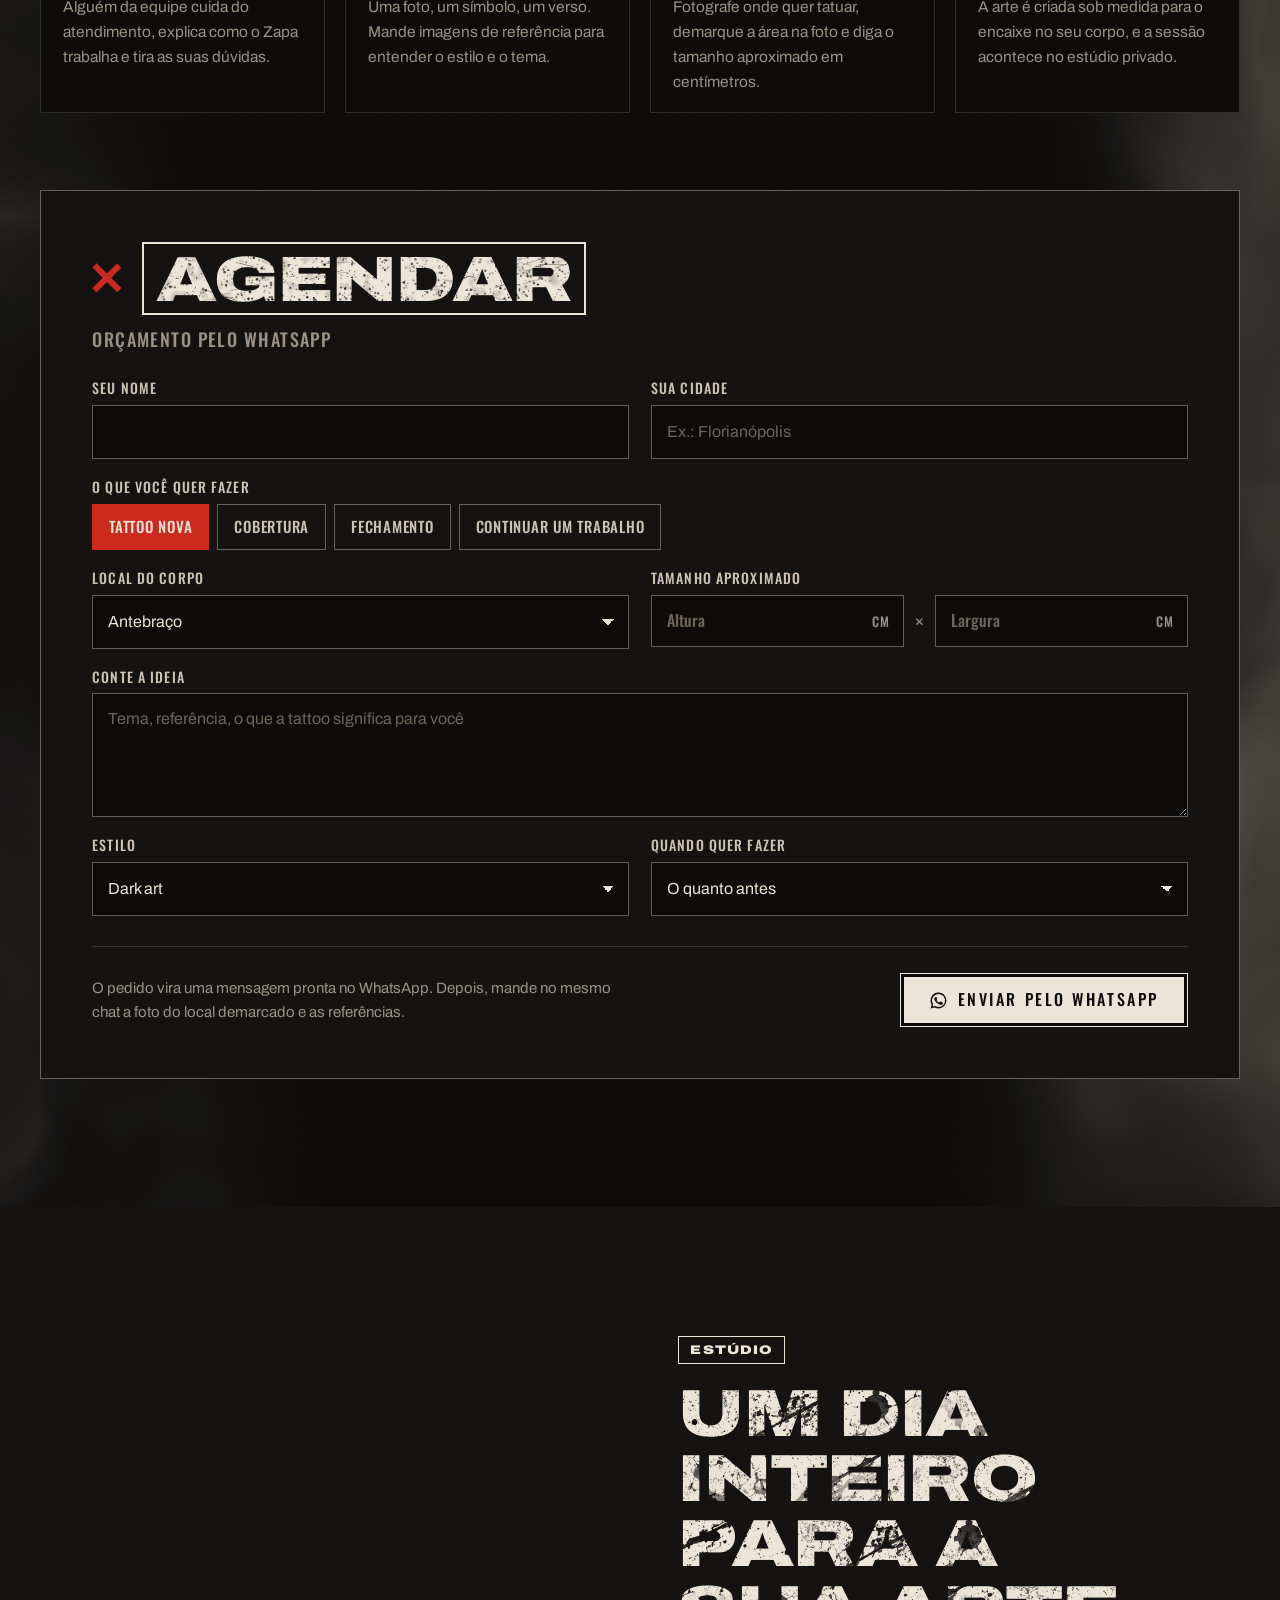
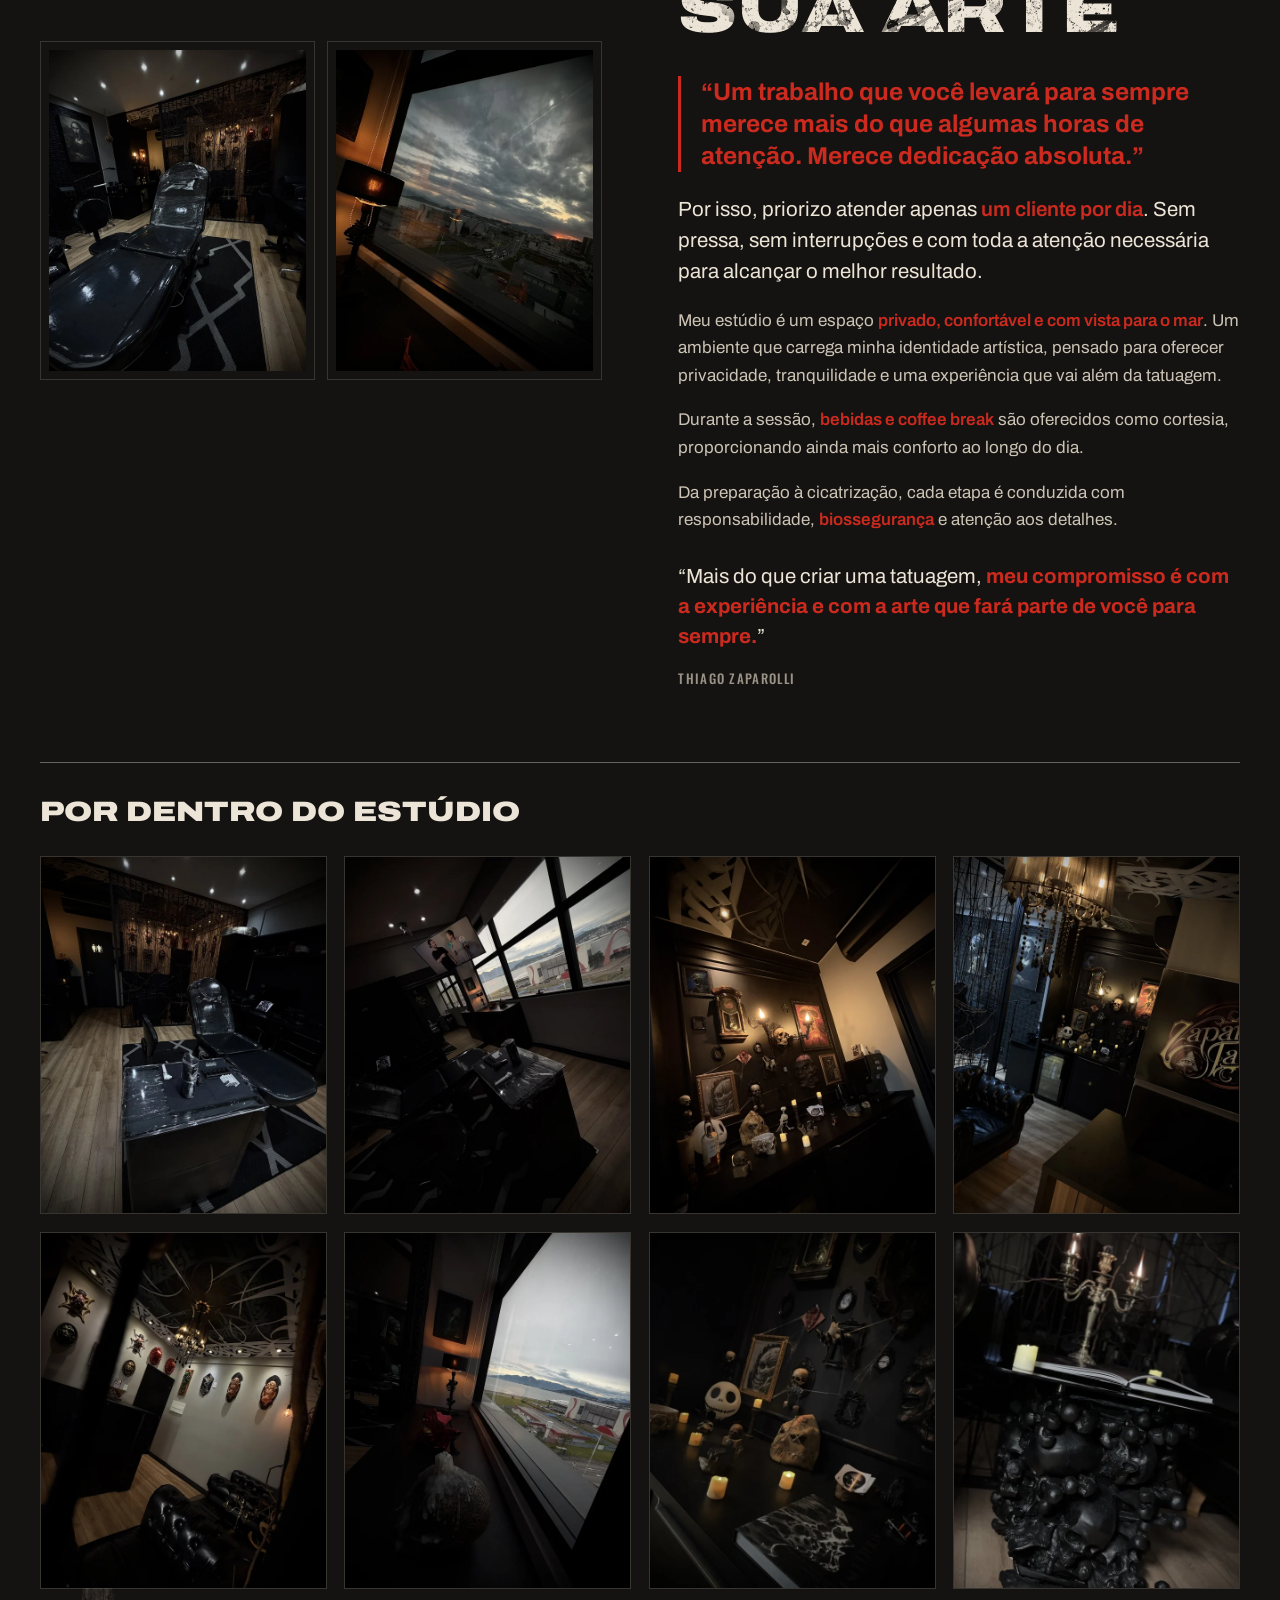
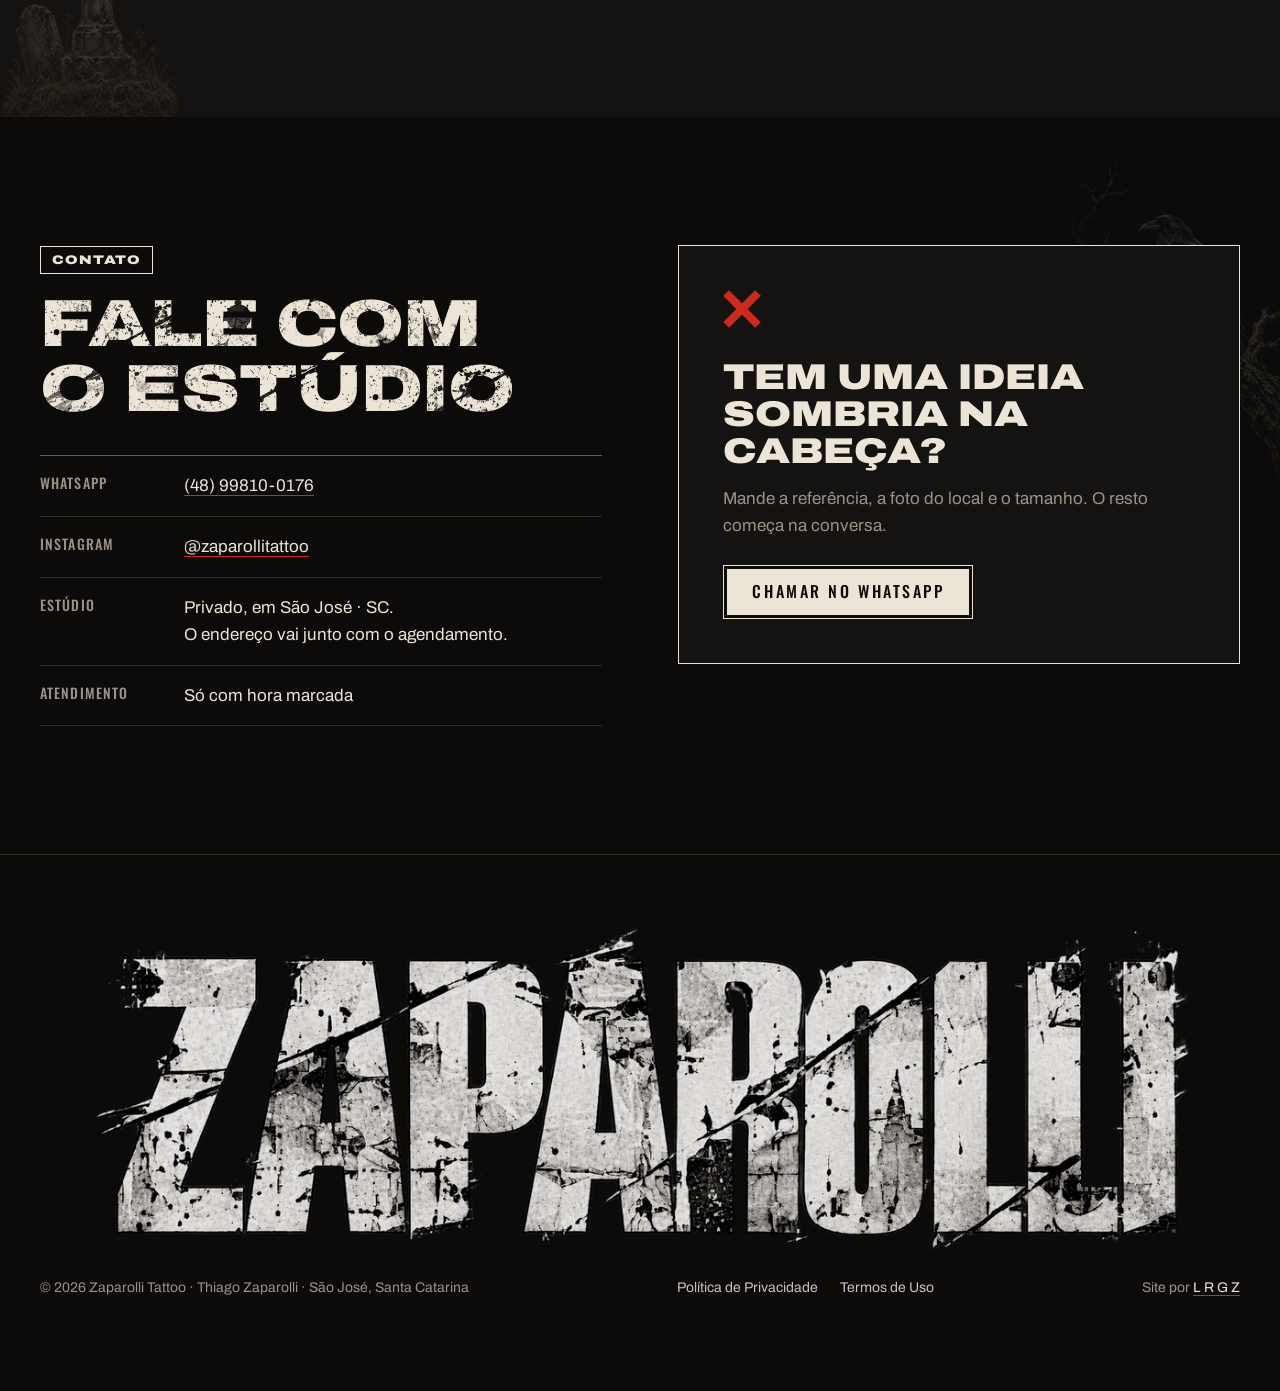
==== commit 8c7007bb: "SEO: links internos sem .html O Cloudflare Pages redireciona /pagina.html para /pagina (308) e o Goo" ====
--- a/index.html
+++ b/index.html
@@ -104,8 +104,8 @@
     <li><a href="#historia">A origem</a></li>
     <li><a href="#processo">Processo criativo</a></li>
     <li><a href="#portfolio">Portfólio</a></li>
-    <li><a href="coberturas.html">Coberturas</a></li>
-    <li><a href="portfolio.html">Portfólio completo</a></li>
+    <li><a href="/coberturas">Coberturas</a></li>
+    <li><a href="/portfolio">Portfólio completo</a></li>
     <li><a href="#tattoo-week">Tattoo Week</a></li>
     <li><a href="#como-agendar">Como agendar</a></li>
     <li><a href="#estudio">Estúdio</a></li>
@@ -243,7 +243,7 @@
     <div class="filtros" role="group" aria-label="Filtrar portfólio"></div>
     <div class="galeria" id="galeria" data-limite="12"></div>
     <div class="portfolio-pe">
-      <a class="btn" href="portfolio.html">Ver o portfólio completo</a>
+      <a class="btn" href="/portfolio">Ver o portfólio completo</a>
       <a class="btn claro" href="#agendar">Quero um projeto assim</a>
     </div>
   </div>
@@ -294,7 +294,7 @@
     <div class="coberturas-feitas">
       <div class="coberturas-cab surge">
         <h3>Coberturas feitas pelo Zapa</h3>
-        <a class="btn" href="coberturas.html">Ver todas as coberturas<span class="seta" aria-hidden="true">→</span></a>
+        <a class="btn" href="/coberturas">Ver todas as coberturas<span class="seta" aria-hidden="true">→</span></a>
       </div>
       <ul class="coberturas-grade">
         <li class="surge"><figure><img src="assets/img/cob/mascara-gas-640.webp" srcset="assets/img/cob/mascara-gas-640.webp 640w, assets/img/cob/mascara-gas-1080.webp 1080w" sizes="(max-width: 860px) 92vw, 600px" alt="Máscara de gás cobrindo um desenho antigo no ombro" loading="lazy" decoding="async" width="640" height="640"><span class="rot-a" aria-hidden="true">Antes</span><span class="rot-d" aria-hidden="true">Depois</span></figure></li>
@@ -513,7 +513,7 @@
   <p class="gigante" aria-hidden="true"><img src="assets/img/logo-zaparolli-1200.webp" srcset="assets/img/logo-zaparolli-1200.webp 1200w, assets/img/logo-zaparolli.webp 2054w" sizes="(max-width: 760px) 92vw, 1100px" alt="" width="2054" height="605" loading="lazy"></p>
   <div class="wrap">
     <p>© <span id="ano">2026</span> Zaparolli Tattoo · Thiago Zaparolli · São José, Santa Catarina</p>
-    <nav class="rodape-legal" aria-label="Informações legais"><a href="privacidade.html">Política de Privacidade</a><a href="termos.html">Termos de Uso</a></nav>
+    <nav class="rodape-legal" aria-label="Informações legais"><a href="/privacidade">Política de Privacidade</a><a href="/termos">Termos de Uso</a></nav>
     <p>Site por <a href="https://lrgz.com.br">L R G Z</a></p>
   </div>
 </footer>
